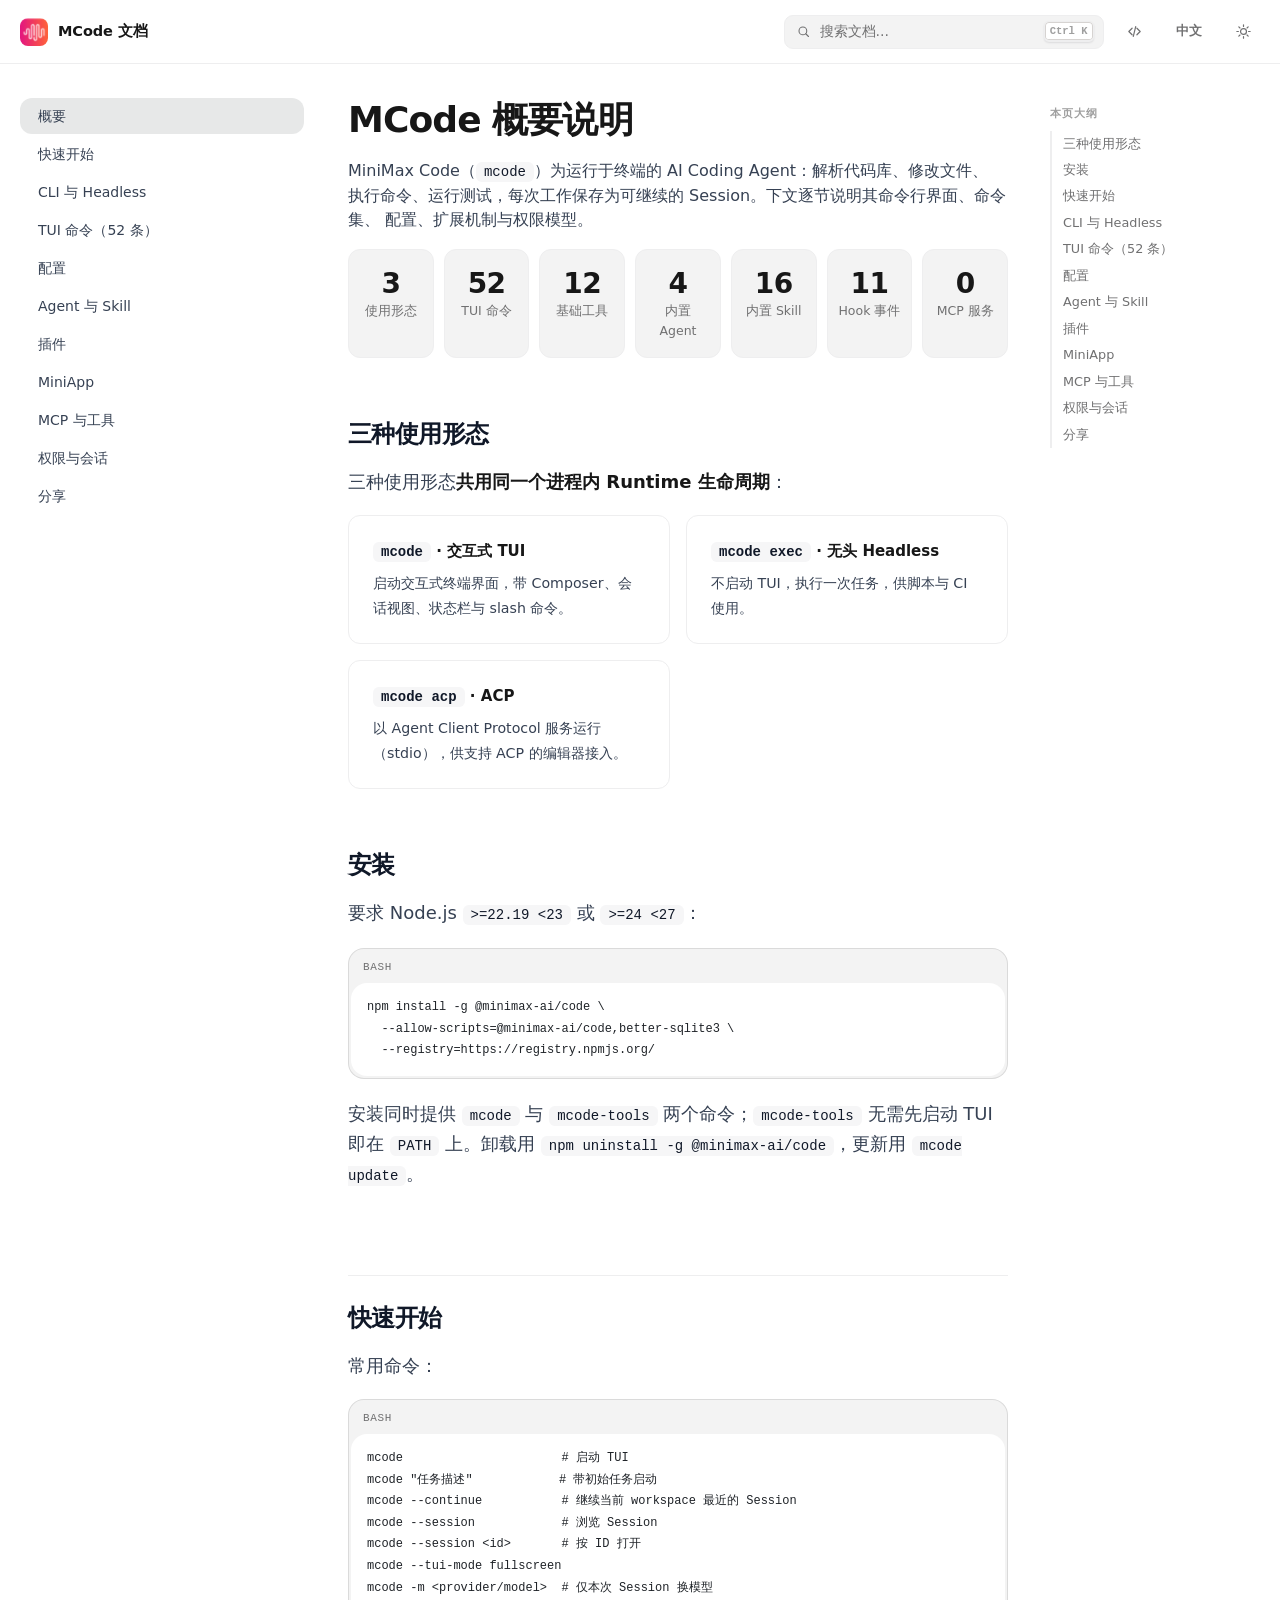
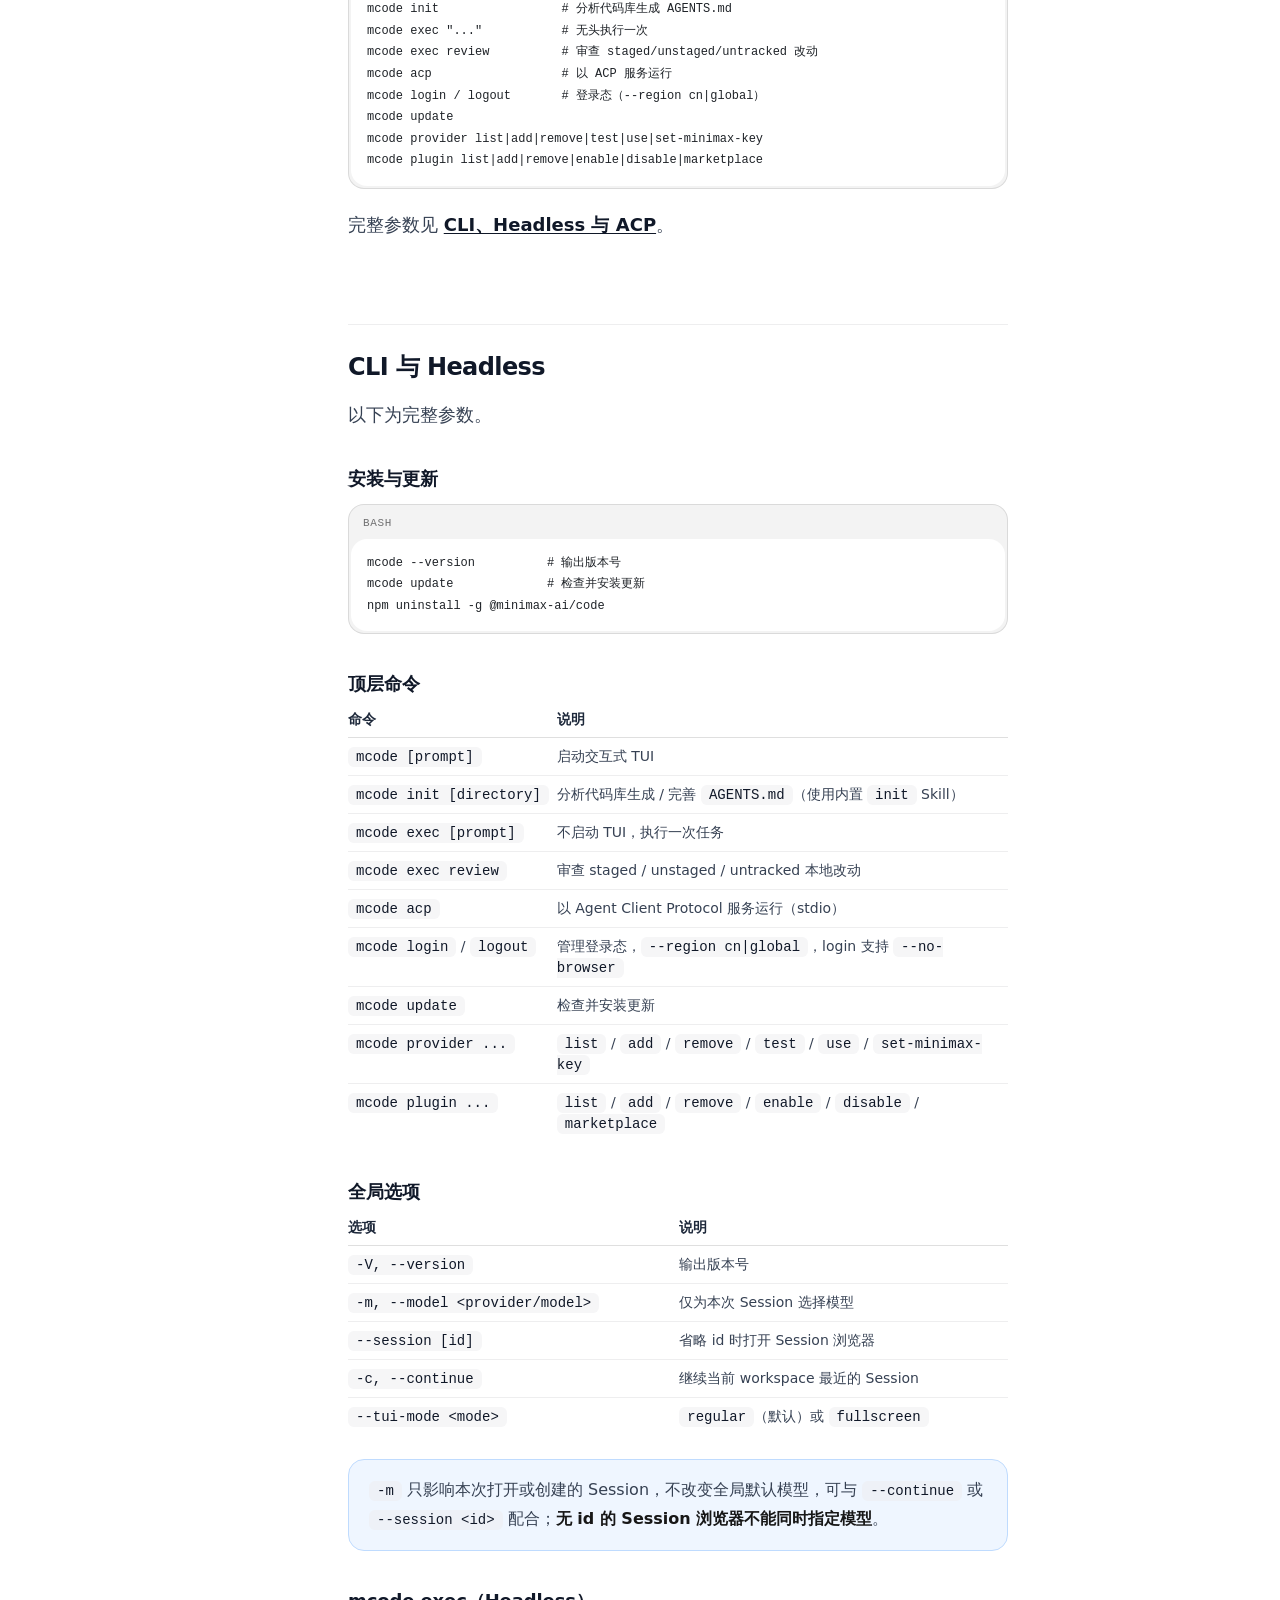
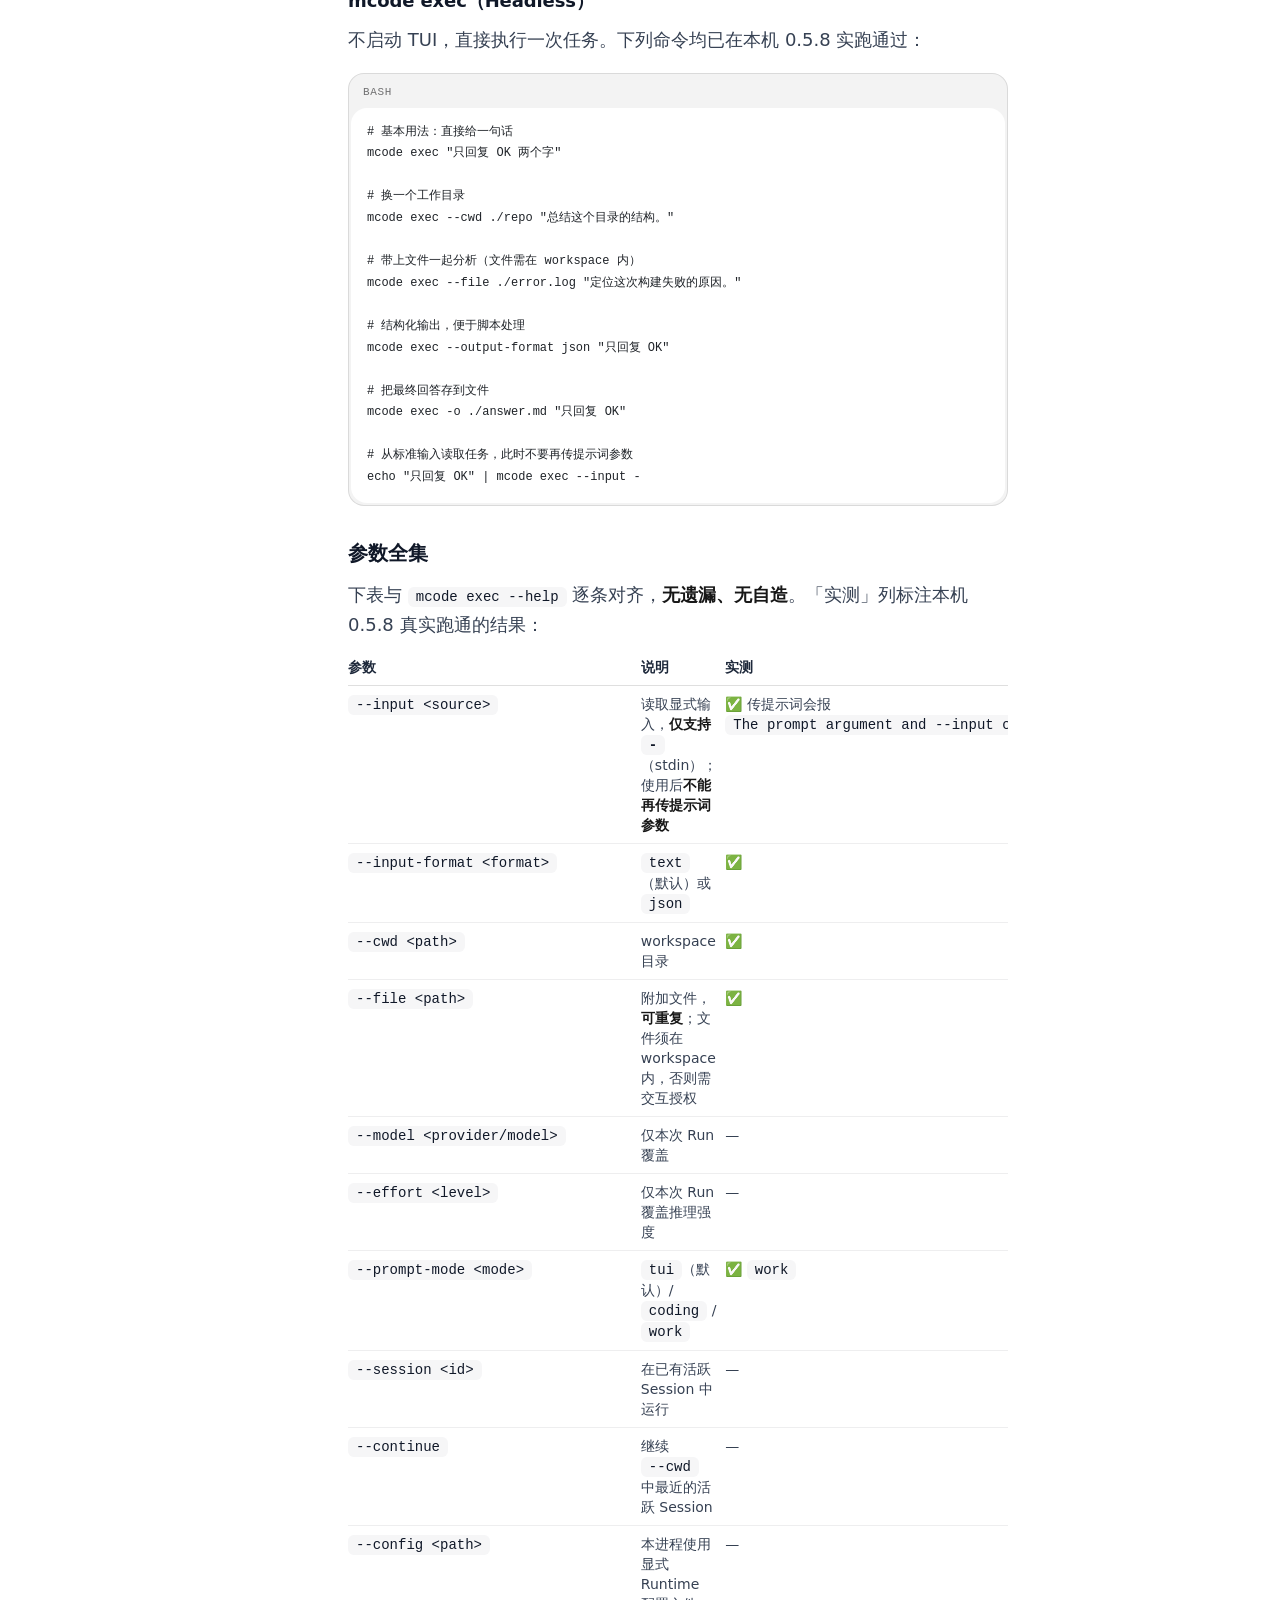
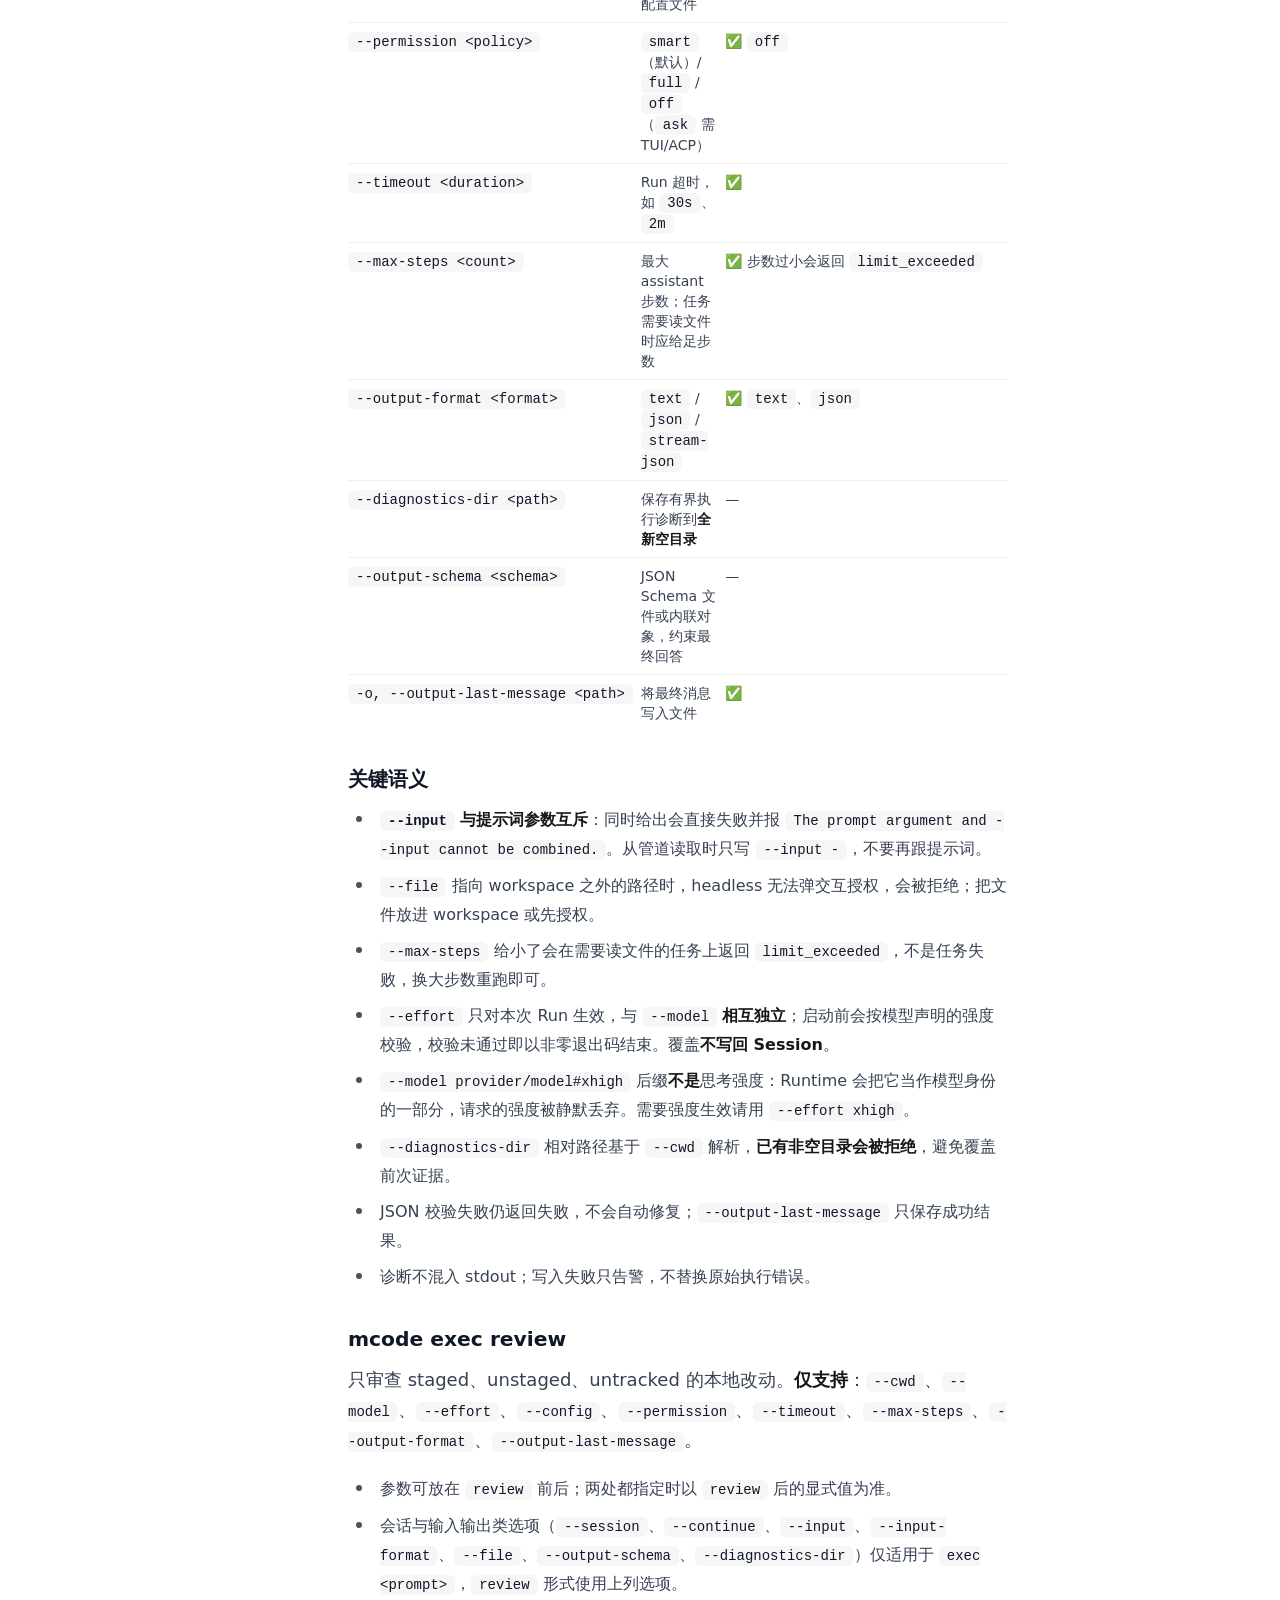
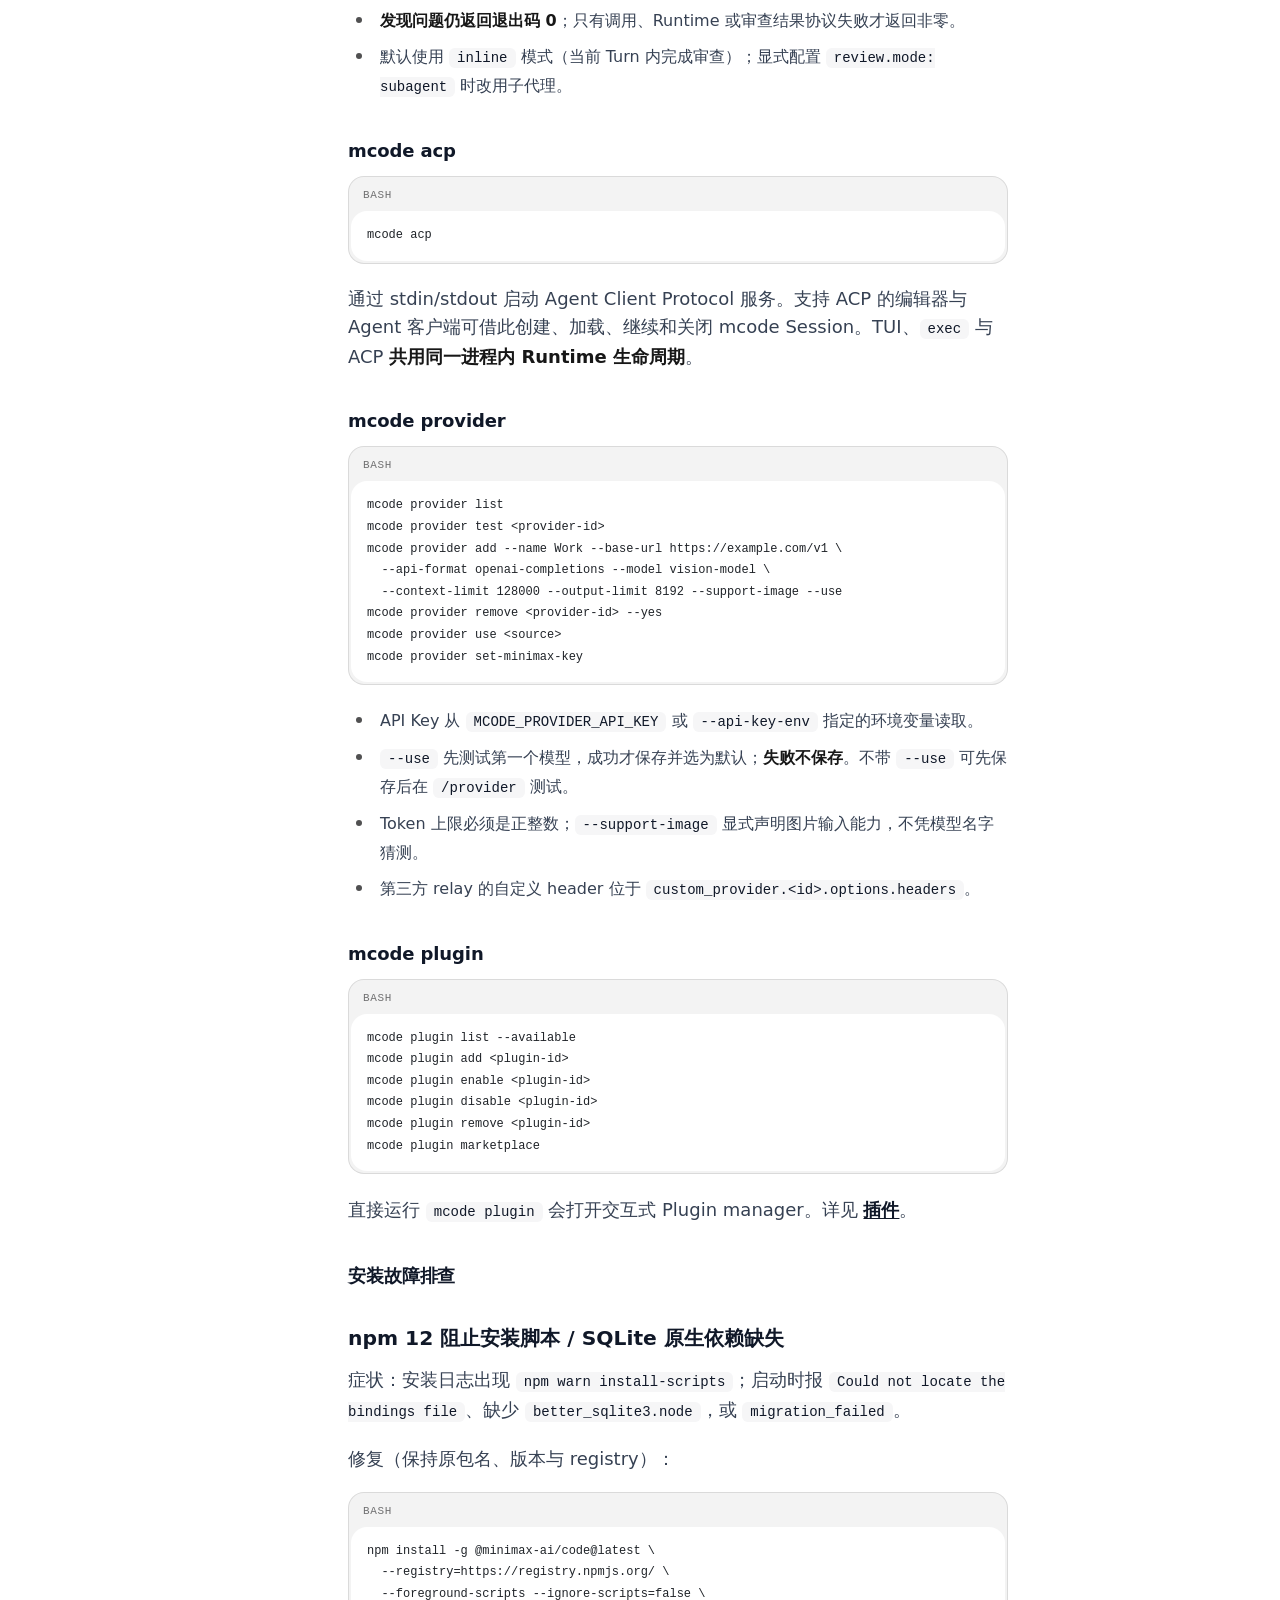
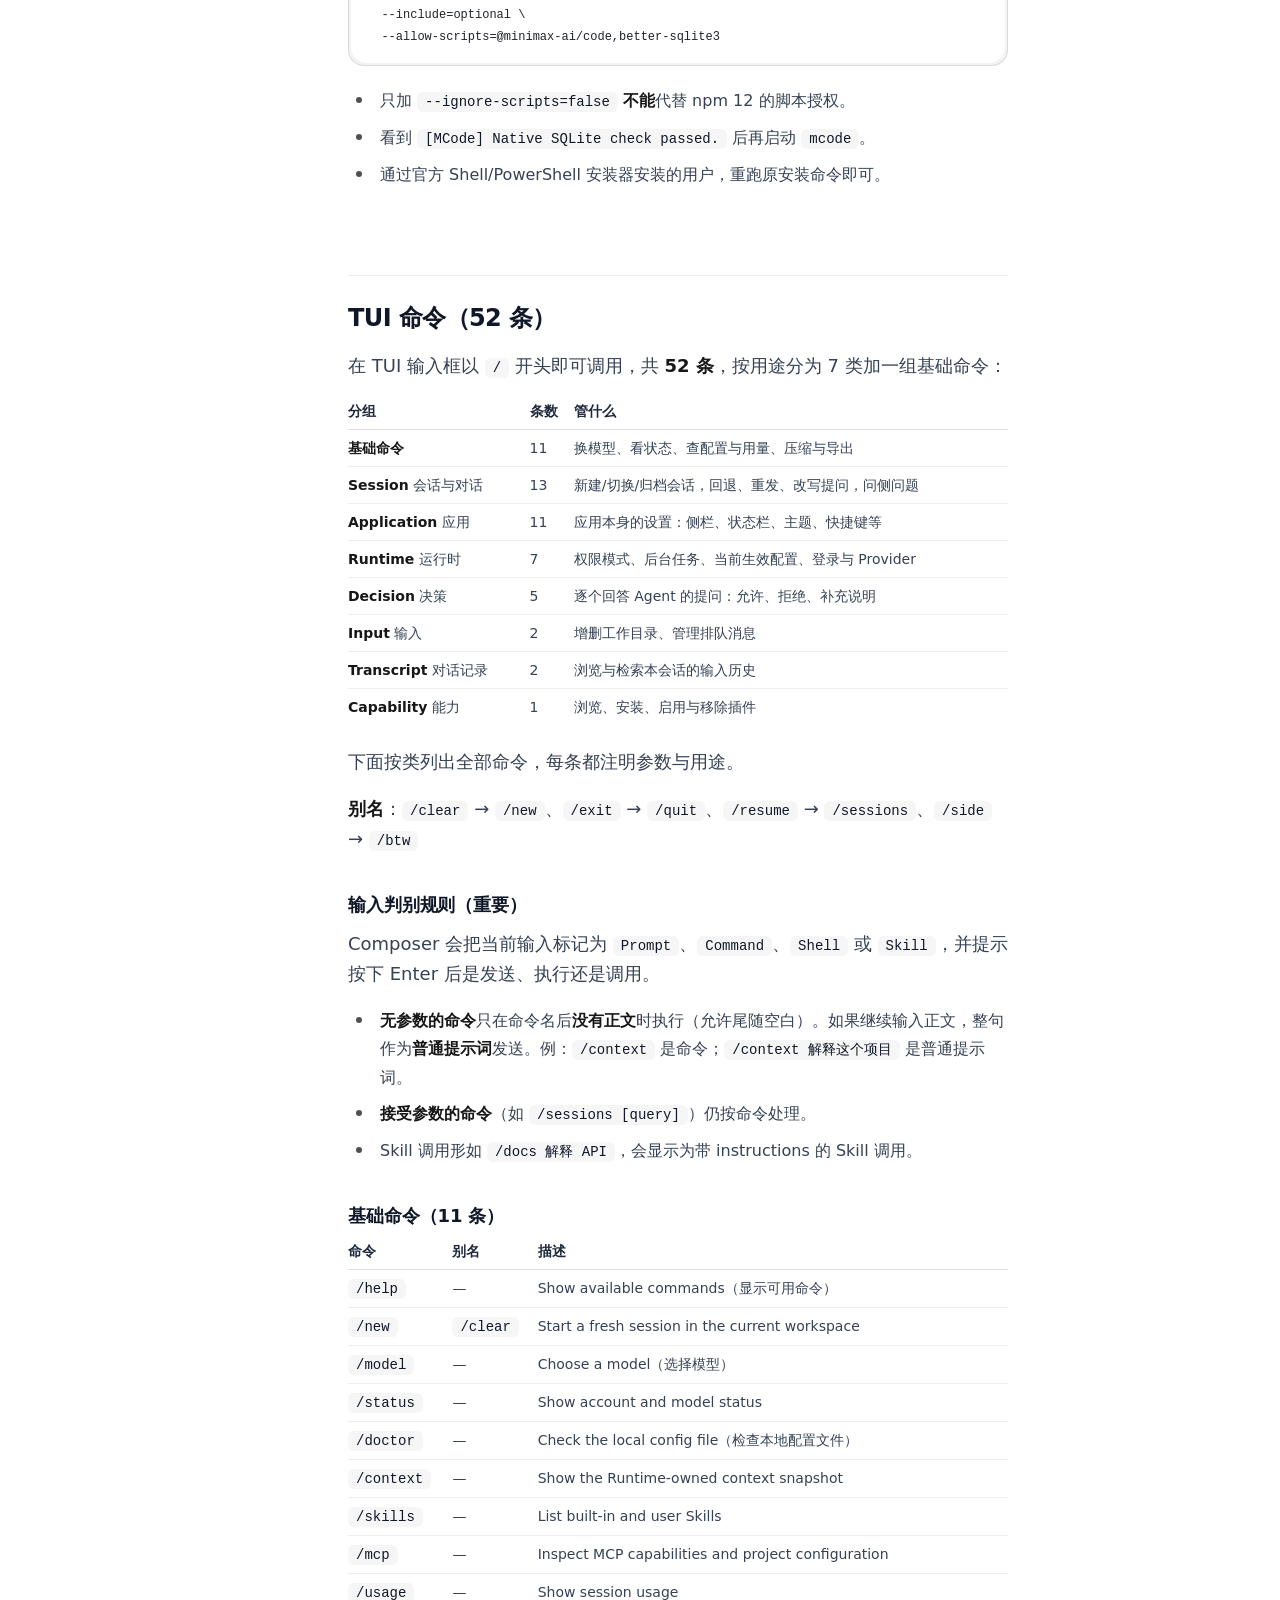
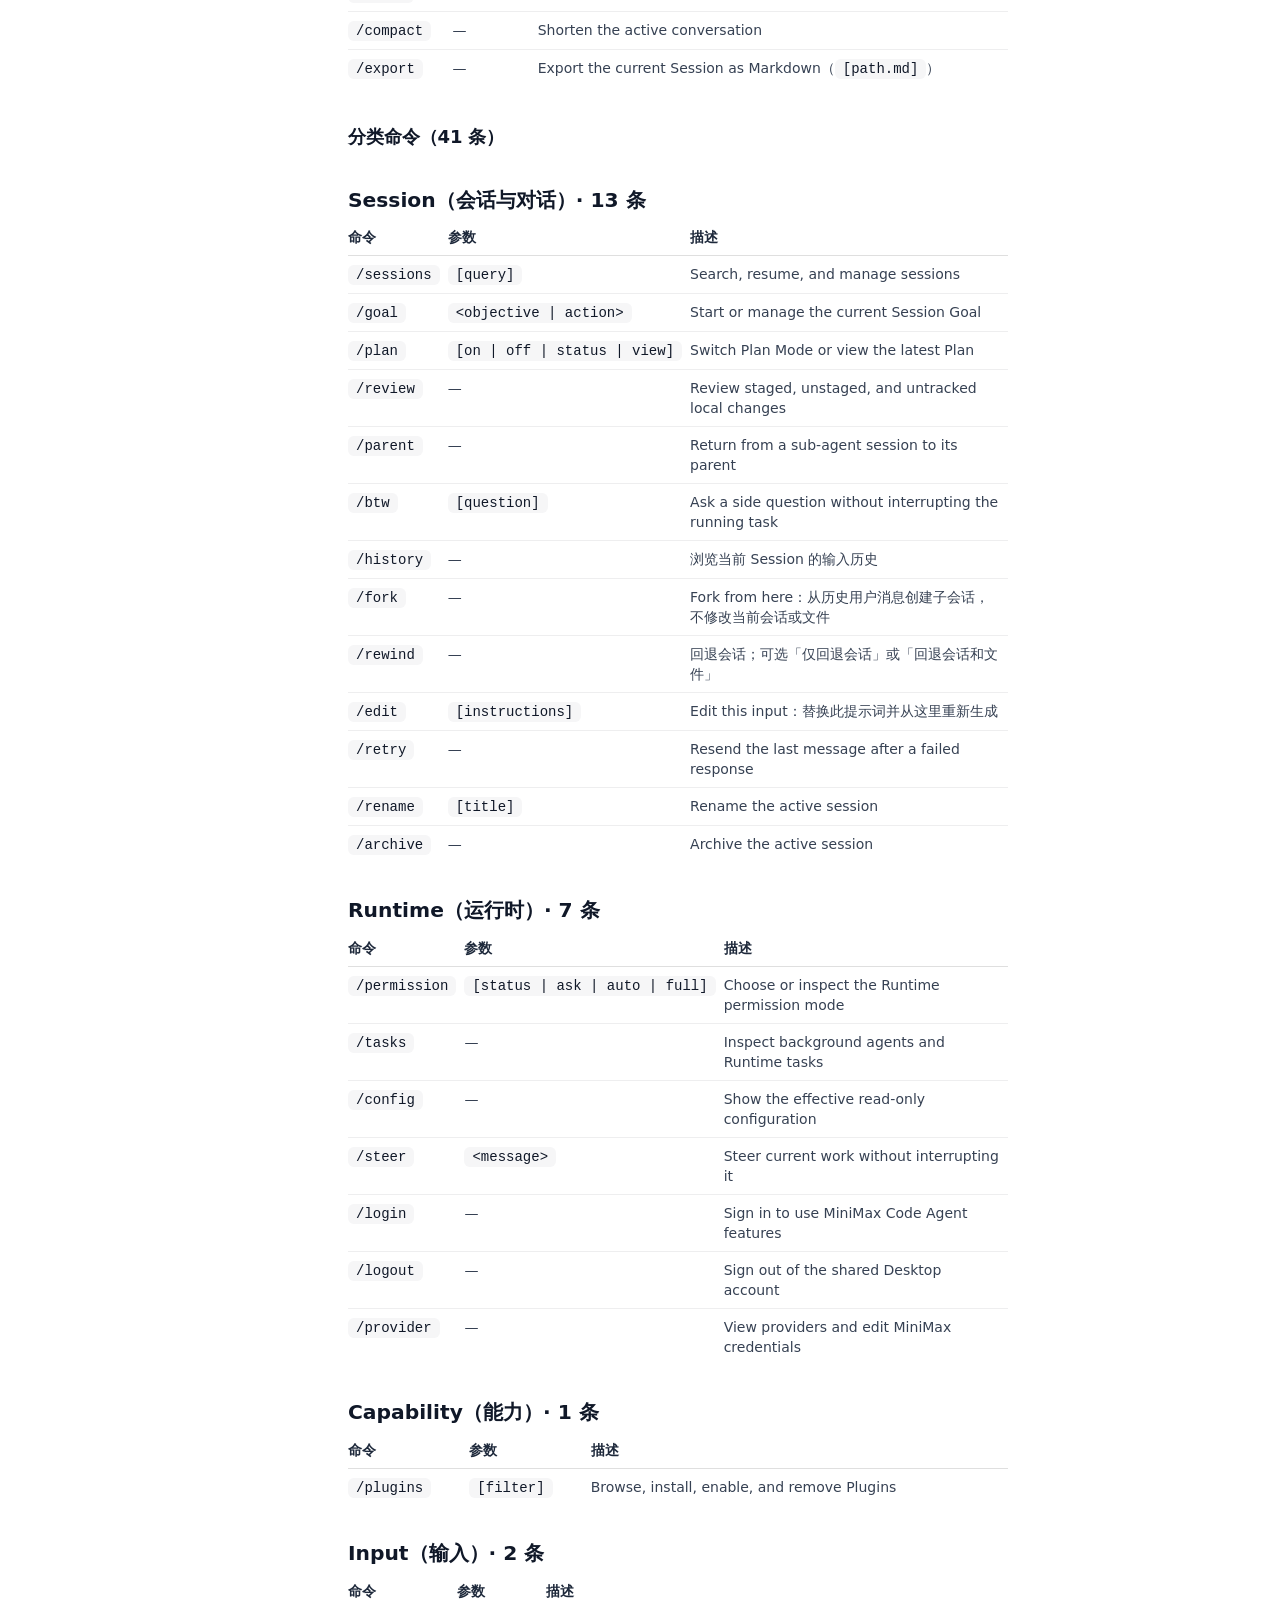
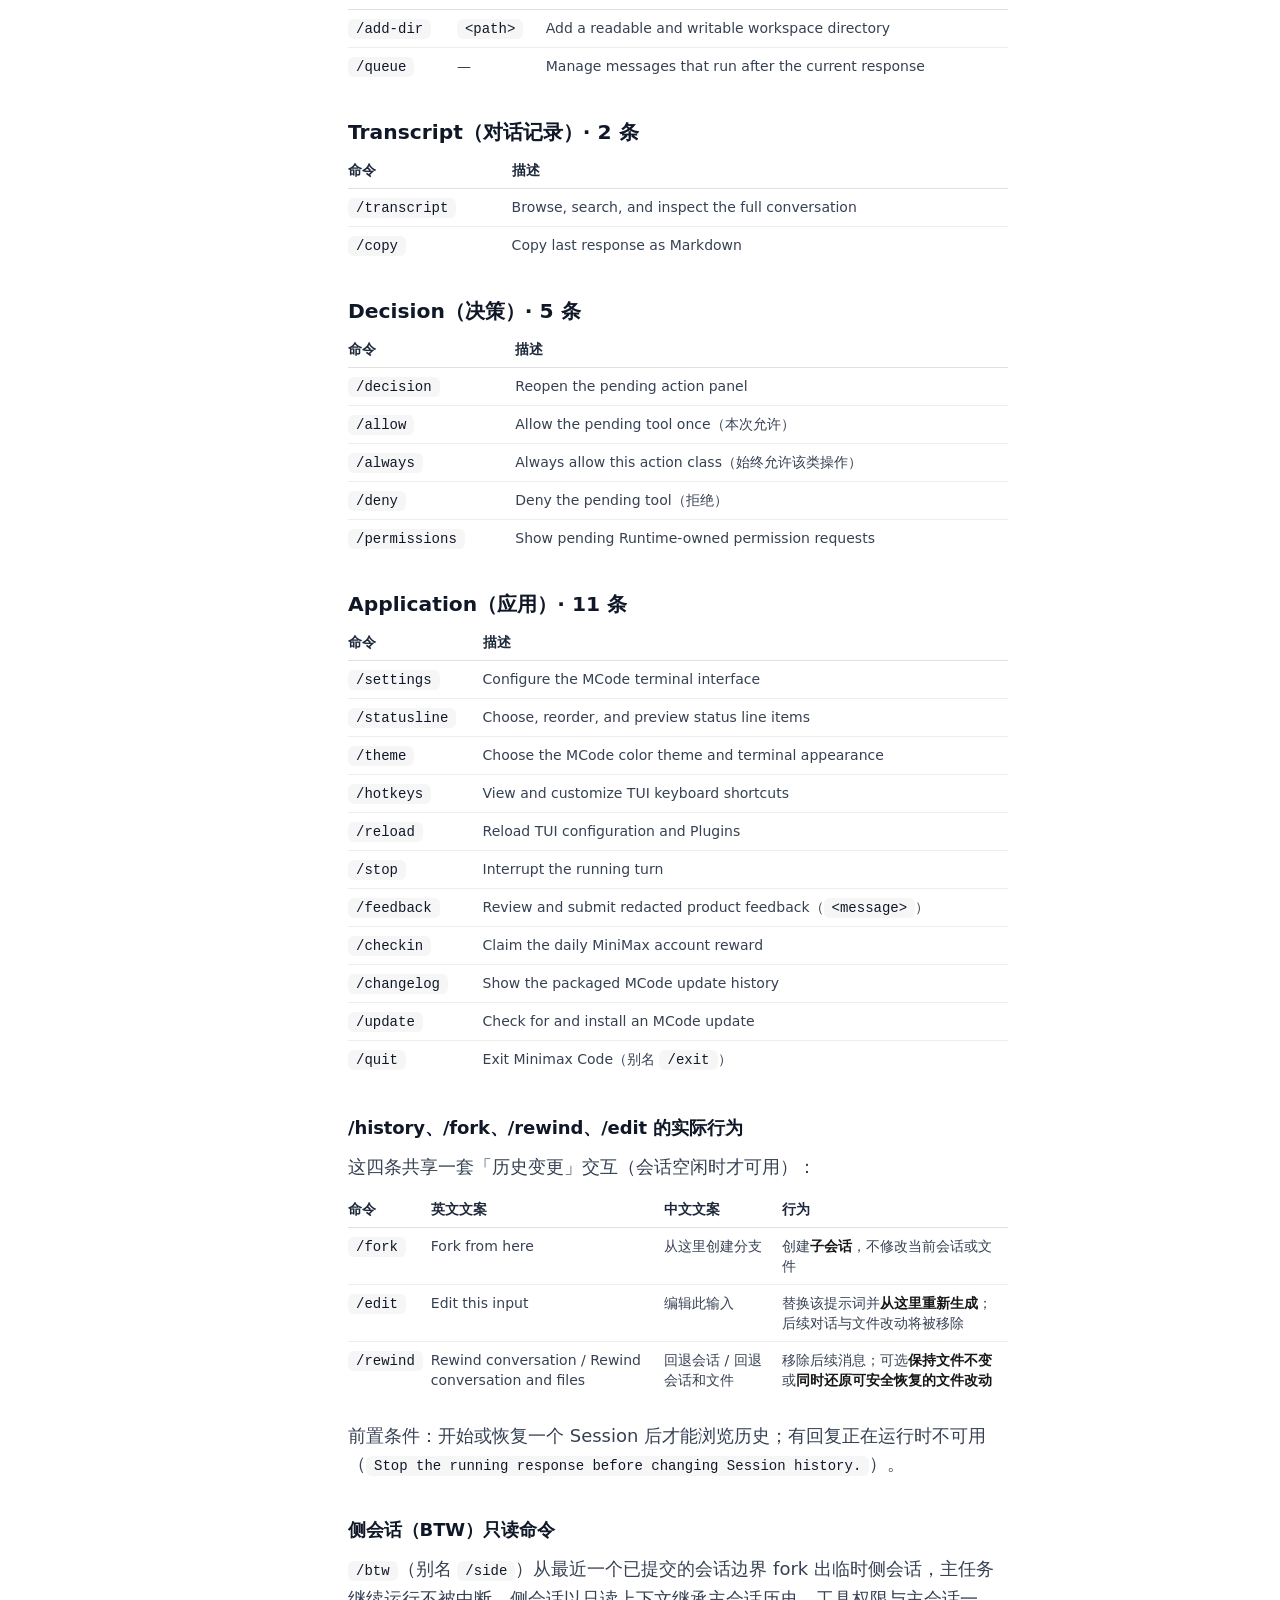
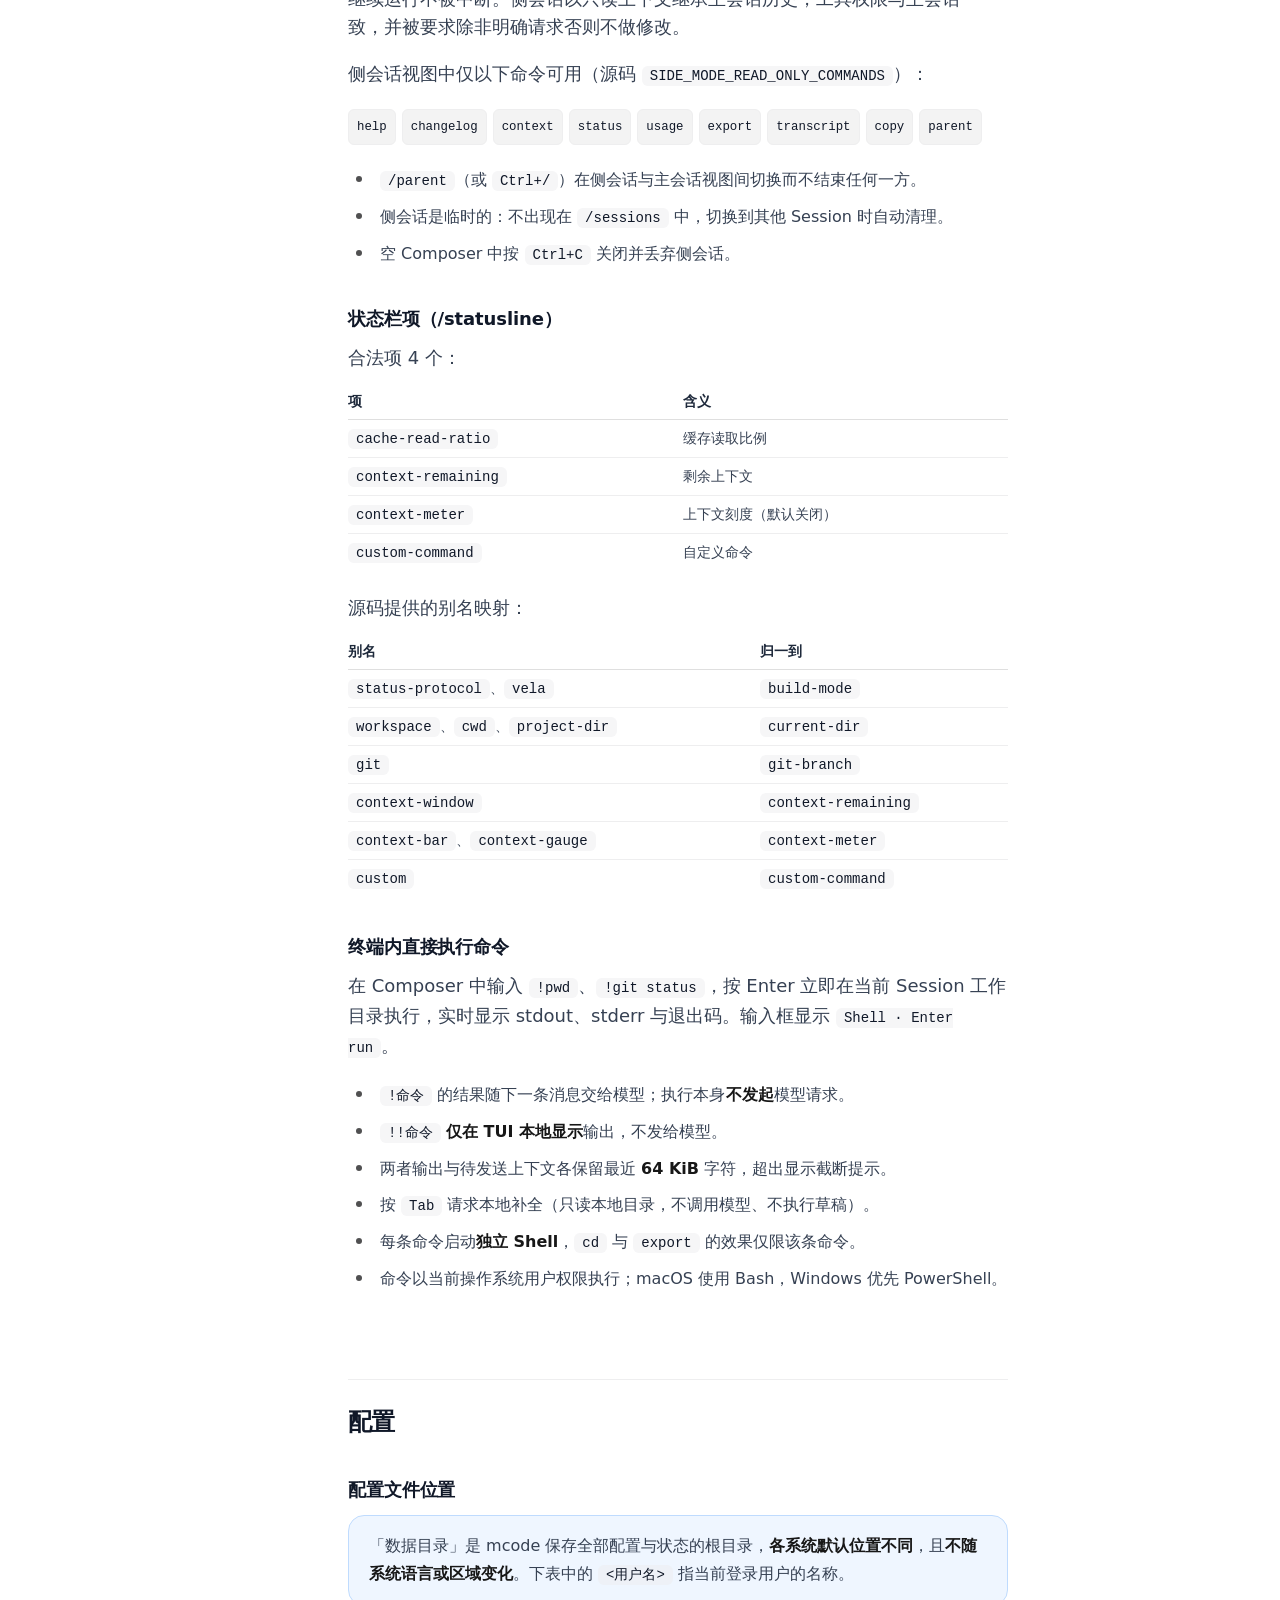
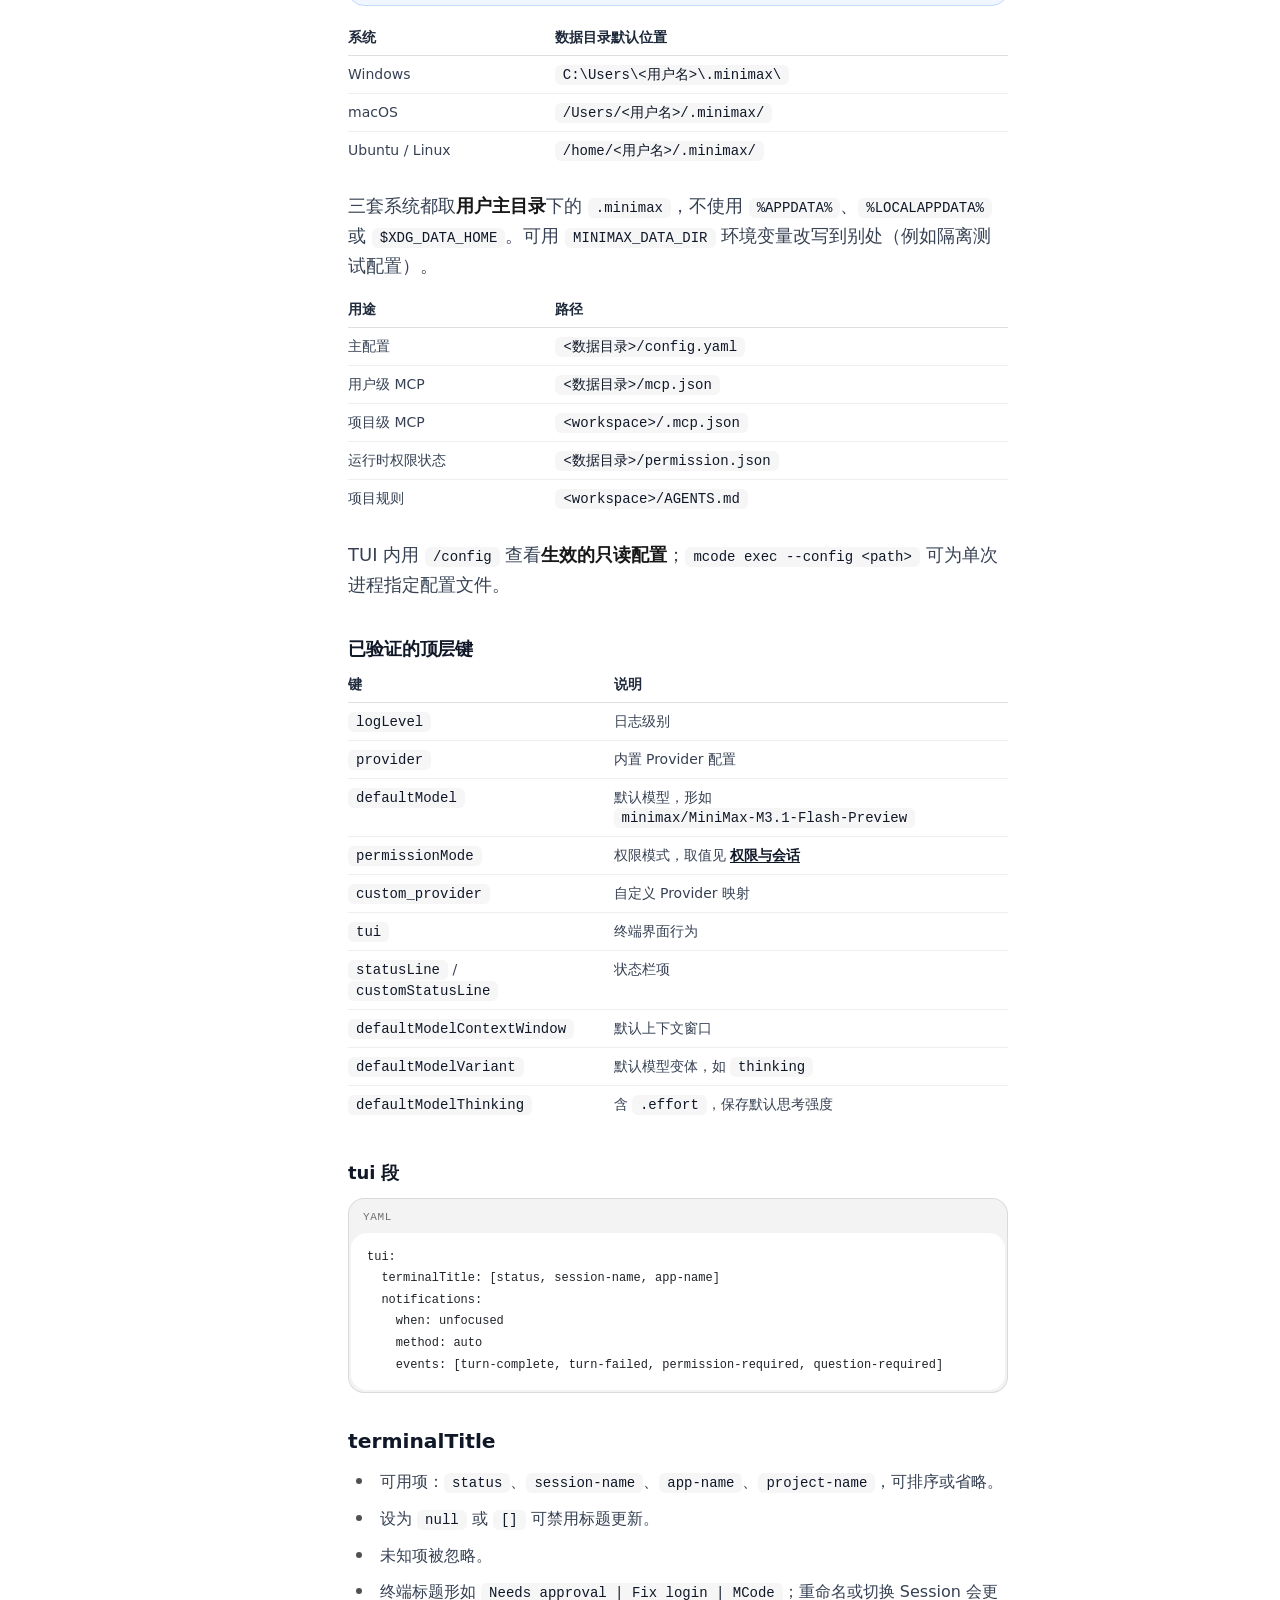
==== plugins/weekbin/mcode-docs/site/index.html @ 1c8082c3 "refactor(mcode-docs): 插件与 MiniApp 分章,停止把不同类别并列 原第 7 章「能力与插件」把 Skill / MCP 服务器 / Hook / MiniApp 四者并列为" ====
<!doctype html>
<html lang="zh-CN" data-theme="light">
<head>
<meta charset="utf-8">
<meta name="viewport" content="width=device-width, initial-scale=1">
<title>MCode · MiniMax Code 概要说明</title>
<meta name="description" content="MiniMax Code（mcode）概要说明与事实基线。逐节说明使用形态与安装、CLI 与无头执行全量参数、ACP 接入、52 条 TUI slash 命令全表、配置结构与开关、内置 Agent 与 Skill、插件与 MiniApp 编写契约、Hook 系统完整契约、MCP 与内置工具、权限模式与 Plan Mode、会话管理。本文不止罗列功能：每条主张均按 A（本机实跑）／B（厂商随包文件）／C（官方源码定义）／D（运行时真实配置）四级取证，可追溯至 VERIFICATION.md；经核实不存在的能力明确标注为不存在并给出替代路径，而非省略或推测。取证基线版本 0.5.8。随附中英双语纯静态 HTML 文档站，无构建步骤、无 MCP 服务，可离线阅读。">
<meta name="color-scheme" content="light dark">
<link rel="icon" type="image/png" href="assets/minimax.png">
<link rel="stylesheet" href="assets/style.css">
<script>
  // Pre-paint theme resolution (must run before first paint to avoid a flash).
  // Light is the default and is NOT overridden by the OS preference:
  // this site follows the MiniMax official-site convention of a light-first
  // reading experience. Dark mode is opt-in and persists once chosen.
  (function () {
    try {
      var saved = localStorage.getItem('mcode-docs-theme');
      var theme = saved === 'light' || saved === 'dark' ? saved : 'light';
      document.documentElement.setAttribute('data-theme', theme);
    } catch (e) {
      document.documentElement.setAttribute('data-theme', 'light');
    }
  })();
</script>
</head>
<body>

<a class="skip-link" href="#main">跳到主内容</a>

<header class="navbar" id="navbar">
  <div class="navbar-inner">
    <button type="button" class="icon-btn nav-toggle" id="navToggle" aria-expanded="false" aria-controls="sidebar" aria-label="打开侧边导航">
      <svg viewBox="0 0 24 24" width="18" height="18" aria-hidden="true" focusable="false"><path d="M3 6h18M3 12h18M3 18h18" fill="none" stroke="currentColor" stroke-width="1.8" stroke-linecap="round"/></svg>
    </button>

    <a class="brand" href="#intro">
      <img class="brand-mark" src="assets/minimax.png" width="28" height="28" alt="">
      <span class="brand-text">
        <span class="brand-name">MCode 文档</span>
      </span>
    </a>

    <button type="button" class="search-trigger" id="searchTrigger" aria-label="打开搜索（快捷键 Ctrl 或 Cmd + K）">
      <svg viewBox="0 0 24 24" width="15" height="15" aria-hidden="true" focusable="false"><circle cx="11" cy="11" r="6.2" fill="none" stroke="currentColor" stroke-width="1.7"/><path d="M15.6 15.6L20 20" stroke="currentColor" stroke-width="1.7" stroke-linecap="round"/></svg>
      <span class="search-trigger-label">搜索文档…</span>
      <kbd class="kbd">Ctrl K</kbd>
    </button>

    <a class="icon-btn" href="https://github.com/MiniMax-AI/minimax-code" target="_blank" rel="noreferrer noopener" aria-label="查看 mcode 官方仓库（GitHub，新窗口打开）" title="mcode 官方仓库 · GitHub">
      <svg viewBox="0 0 24 24" width="17" height="17" aria-hidden="true" focusable="false"><path d="M8.6 7.4 4 12l4.6 4.6M15.4 7.4 20 12l-4.6 4.6M13.7 5.1l-3.4 13.8" fill="none" stroke="currentColor" stroke-width="1.7" stroke-linecap="round" stroke-linejoin="round"/></svg>
    </a>

    <a class="icon-btn lang-btn" id="langSwitch" href="index.en.html" hreflang="en" aria-label="当前为中文,切换到 English" title="切换到 English">
      <span class="lang-label" aria-hidden="true">中文</span>
    </a>

    <button type="button" class="icon-btn" id="themeToggle" aria-label="切换深色 / 浅色主题" aria-pressed="false">
      <svg class="icon-sun" viewBox="0 0 24 24" width="17" height="17" aria-hidden="true" focusable="false"><circle cx="12" cy="12" r="4.2" fill="none" stroke="currentColor" stroke-width="1.7"/><path d="M12 2.6v2.2M12 19.2v2.2M2.6 12h2.2M19.2 12h2.2M5.4 5.4l1.6 1.6M17 17l1.6 1.6M18.6 5.4L17 7M7 17l-1.6 1.6" stroke="currentColor" stroke-width="1.7" stroke-linecap="round"/></svg>
      <svg class="icon-moon" viewBox="0 0 24 24" width="17" height="17" aria-hidden="true" focusable="false"><path d="M20 14.2A8.2 8.2 0 019.8 4 8.4 8.4 0 1020 14.2z" fill="none" stroke="currentColor" stroke-width="1.7" stroke-linejoin="round"/></svg>
    </button>
  </div>
</header>

<div class="scrim" id="scrim" hidden></div>

<div class="layout">
  <aside class="sidebar" id="sidebar" aria-label="文档导航">
    <nav class="sidenav">
      <ul class="sidenav-list">
        <li><a href="#intro">概要</a></li>
        <li><a href="#quickstart">快速开始</a></li>
        <li><a href="#cli">CLI 与 Headless</a></li>
        <li><a href="#commands">TUI 命令（52 条）</a></li>
        <li><a href="#config">配置</a></li>
        <li><a href="#agents-skills">Agent 与 Skill</a></li>
        <li><a href="#plugins-hooks">插件</a></li>
        <li><a href="#miniapp">MiniApp</a></li>
        <li><a href="#mcp-browser">MCP 与工具</a></li>
        <li><a href="#permissions">权限与会话</a></li>
        <li><a href="#sharing">分享</a></li>
      </ul>
    </nav>
  </aside>

  <main class="content" id="main">

    <!-- ══════════════════ 1. 概览 ══════════════════ -->
    <section class="doc-section" id="intro" aria-labelledby="h-intro">
      <h1 class="page-title" id="h-intro">MCode 概要说明</h1>
      <p class="lede">
        MiniMax Code（<code>mcode</code>）为运行于终端的 AI Coding Agent：解析代码库、修改文件、
        执行命令、运行测试，每次工作保存为可继续的 Session。下文逐节说明其命令行界面、命令集、
        配置、扩展机制与权限模型。
      </p>


      <div class="stat-row">
        <div class="stat"><span class="stat-num">3</span><span class="stat-label">使用形态</span></div>
        <div class="stat"><span class="stat-num">52</span><span class="stat-label">TUI 命令</span></div>
        <div class="stat"><span class="stat-num">12</span><span class="stat-label">基础工具</span></div>
        <div class="stat"><span class="stat-num">4</span><span class="stat-label">内置 Agent</span></div>
        <div class="stat"><span class="stat-num">16</span><span class="stat-label">内置 Skill</span></div>
        <div class="stat"><span class="stat-num">11</span><span class="stat-label">Hook 事件</span></div>
        <div class="stat"><span class="stat-num">0</span><span class="stat-label">MCP 服务</span></div>
      </div>

      <h2 class="h2" id="h-three-forms">三种使用形态</h2>
      <p>三种使用形态<strong>共用同一个进程内 Runtime 生命周期</strong>：</p>
      <div class="card-grid">
        <div class="card">
          <p class="card-title"><code>mcode</code> · 交互式 TUI</p>
          <p>启动交互式终端界面，带 Composer、会话视图、状态栏与 slash 命令。</p>
        </div>
        <div class="card">
          <p class="card-title"><code>mcode exec</code> · 无头 Headless</p>
          <p>不启动 TUI，执行一次任务，供脚本与 CI 使用。</p>
        </div>
        <div class="card">
          <p class="card-title"><code>mcode acp</code> · ACP</p>
          <p>以 Agent Client Protocol 服务运行（stdio），供支持 ACP 的编辑器接入。</p>
        </div>
      </div>

      <h2 class="h2" id="h-install">安装</h2>
      <p>要求 Node.js <code>&gt;=22.19 &lt;23</code> 或 <code>&gt;=24 &lt;27</code>：</p>

      <div class="code-block" data-lang="bash">
        <div class="code-head"><span class="code-lang">bash</span></div>
        <pre><code>npm install -g @minimax-ai/code \
  --allow-scripts=@minimax-ai/code,better-sqlite3 \
  --registry=https://registry.npmjs.org/</code></pre>
      </div>

      <p>安装同时提供 <code>mcode</code> 与 <code>mcode-tools</code> 两个命令；<code>mcode-tools</code> 无需先启动 TUI 即在 <code>PATH</code> 上。卸载用 <code>npm uninstall -g @minimax-ai/code</code>，更新用 <code>mcode update</code>。</p>

    </section>

    <!-- ══════════════════ 2. 快速开始 ══════════════════ -->
    <section class="doc-section" id="quickstart" aria-labelledby="h-quickstart">
      <h2 class="h2" id="h-quickstart">快速开始</h2>

      <p>常用命令：</p>
      <div class="code-block" data-lang="bash">
        <div class="code-head"><span class="code-lang">bash</span></div>
        <pre><code>mcode                      # 启动 TUI
mcode "任务描述"            # 带初始任务启动
mcode --continue           # 继续当前 workspace 最近的 Session
mcode --session            # 浏览 Session
mcode --session &lt;id&gt;       # 按 ID 打开
mcode --tui-mode fullscreen
mcode -m &lt;provider/model&gt;  # 仅本次 Session 换模型
mcode init                 # 分析代码库生成 AGENTS.md
mcode exec "..."           # 无头执行一次
mcode exec review          # 审查 staged/unstaged/untracked 改动
mcode acp                  # 以 ACP 服务运行
mcode login / logout       # 登录态（--region cn|global）
mcode update
mcode provider list|add|remove|test|use|set-minimax-key
mcode plugin list|add|remove|enable|disable|marketplace</code></pre>
      </div>

      <p>完整参数见 <a href="#cli">CLI、Headless 与 ACP</a>。</p>
    </section>

    <!-- ══════════════════ 3. CLI 与 Headless ══════════════════ -->
    <section class="doc-section" id="cli" aria-labelledby="h-cli">
      <h2 class="h2" id="h-cli">CLI 与 Headless</h2>
      <p>以下为完整参数。</p>

      <h3 class="h3" id="h-cli-install">安装与更新</h3>
      <div class="code-block" data-lang="bash">
        <div class="code-head"><span class="code-lang">bash</span></div>
        <pre><code>mcode --version          # 输出版本号
mcode update             # 检查并安装更新
npm uninstall -g @minimax-ai/code</code></pre>
      </div>

      <h3 class="h3" id="h-top-commands">顶层命令</h3>
      <div class="table-wrap">
        <table>
          <thead><tr><th>命令</th><th>说明</th></tr></thead>
          <tbody>
            <tr><td><code>mcode [prompt]</code></td><td>启动交互式 TUI</td></tr>
            <tr><td><code>mcode init [directory]</code></td><td>分析代码库生成 / 完善 <code>AGENTS.md</code>（使用内置 <code>init</code> Skill）</td></tr>
            <tr><td><code>mcode exec [prompt]</code></td><td>不启动 TUI，执行一次任务</td></tr>
            <tr><td><code>mcode exec review</code></td><td>审查 staged / unstaged / untracked 本地改动</td></tr>
            <tr><td><code>mcode acp</code></td><td>以 Agent Client Protocol 服务运行（stdio）</td></tr>
            <tr><td><code>mcode login</code> / <code>logout</code></td><td>管理登录态，<code>--region cn|global</code>，login 支持 <code>--no-browser</code></td></tr>
            <tr><td><code>mcode update</code></td><td>检查并安装更新</td></tr>
            <tr><td><code>mcode provider ...</code></td><td><code>list</code> / <code>add</code> / <code>remove</code> / <code>test</code> / <code>use</code> / <code>set-minimax-key</code></td></tr>
            <tr><td><code>mcode plugin ...</code></td><td><code>list</code> / <code>add</code> / <code>remove</code> / <code>enable</code> / <code>disable</code> / <code>marketplace</code></td></tr>
          </tbody>
        </table>
      </div>

      <h3 class="h3" id="h-global-options">全局选项</h3>
      <div class="table-wrap">
        <table>
          <thead><tr><th>选项</th><th>说明</th></tr></thead>
          <tbody>
            <tr><td><code>-V, --version</code></td><td>输出版本号</td></tr>
            <tr><td><code>-m, --model &lt;provider/model&gt;</code></td><td>仅为本次 Session 选择模型</td></tr>
            <tr><td><code>--session [id]</code></td><td>省略 id 时打开 Session 浏览器</td></tr>
            <tr><td><code>-c, --continue</code></td><td>继续当前 workspace 最近的 Session</td></tr>
            <tr><td><code>--tui-mode &lt;mode&gt;</code></td><td><code>regular</code>（默认）或 <code>fullscreen</code></td></tr>
          </tbody>
        </table>
      </div>
      <div class="callout callout-note">
        <p><code>-m</code> 只影响本次打开或创建的 Session，不改变全局默认模型，可与 <code>--continue</code> 或 <code>--session &lt;id&gt;</code> 配合；<strong>无 id 的 Session 浏览器不能同时指定模型</strong>。</p>
      </div>

      <h3 class="h3" id="h-exec">mcode exec（Headless）</h3>
      <p>不启动 TUI，直接执行一次任务。下列命令均已在本机 0.5.8 实跑通过：</p>
      <div class="code-block" data-lang="bash">
        <div class="code-head"><span class="code-lang">bash</span></div>
        <pre><code># 基本用法：直接给一句话
mcode exec "只回复 OK 两个字"

# 换一个工作目录
mcode exec --cwd ./repo "总结这个目录的结构。"

# 带上文件一起分析（文件需在 workspace 内）
mcode exec --file ./error.log "定位这次构建失败的原因。"

# 结构化输出，便于脚本处理
mcode exec --output-format json "只回复 OK"

# 把最终回答存到文件
mcode exec -o ./answer.md "只回复 OK"

# 从标准输入读取任务，此时不要再传提示词参数
echo "只回复 OK" | mcode exec --input -</code></pre>
      </div>

      <h4 class="h4" id="h-exec-flags">参数全集</h4>
      <p>下表与 <code>mcode exec --help</code> 逐条对齐，<strong>无遗漏、无自造</strong>。「实测」列标注本机 0.5.8 真实跑通的结果：</p>
      <div class="table-wrap">
        <table>
          <thead><tr><th>参数</th><th>说明</th><th>实测</th></tr></thead>
          <tbody>
            <tr><td><code>--input &lt;source&gt;</code></td><td>读取显式输入，<strong>仅支持 <code>-</code></strong>（stdin）；使用后<strong>不能再传提示词参数</strong></td><td>✅ 传提示词会报 <code>The prompt argument and --input cannot be combined.</code></td></tr>
            <tr><td><code>--input-format &lt;format&gt;</code></td><td><code>text</code>（默认）或 <code>json</code></td><td>✅</td></tr>
            <tr><td><code>--cwd &lt;path&gt;</code></td><td>workspace 目录</td><td>✅</td></tr>
            <tr><td><code>--file &lt;path&gt;</code></td><td>附加文件，<strong>可重复</strong>；文件须在 workspace 内，否则需交互授权</td><td>✅</td></tr>
            <tr><td><code>--model &lt;provider/model&gt;</code></td><td>仅本次 Run 覆盖</td><td>—</td></tr>
            <tr><td><code>--effort &lt;level&gt;</code></td><td>仅本次 Run 覆盖推理强度</td><td>—</td></tr>
            <tr><td><code>--prompt-mode &lt;mode&gt;</code></td><td><code>tui</code>（默认）/ <code>coding</code> / <code>work</code></td><td>✅ <code>work</code></td></tr>
            <tr><td><code>--session &lt;id&gt;</code></td><td>在已有活跃 Session 中运行</td><td>—</td></tr>
            <tr><td><code>--continue</code></td><td>继续 <code>--cwd</code> 中最近的活跃 Session</td><td>—</td></tr>
            <tr><td><code>--config &lt;path&gt;</code></td><td>本进程使用显式 Runtime 配置文件</td><td>—</td></tr>
            <tr><td><code>--permission &lt;policy&gt;</code></td><td><code>smart</code>（默认）/ <code>full</code> / <code>off</code>（<code>ask</code> 需 TUI/ACP）</td><td>✅ <code>off</code></td></tr>
            <tr><td><code>--timeout &lt;duration&gt;</code></td><td>Run 超时，如 <code>30s</code>、<code>2m</code></td><td>✅</td></tr>
            <tr><td><code>--max-steps &lt;count&gt;</code></td><td>最大 assistant 步数；任务需要读文件时应给足步数</td><td>✅ 步数过小会返回 <code>limit_exceeded</code></td></tr>
            <tr><td><code>--output-format &lt;format&gt;</code></td><td><code>text</code> / <code>json</code> / <code>stream-json</code></td><td>✅ <code>text</code>、<code>json</code></td></tr>
            <tr><td><code>--diagnostics-dir &lt;path&gt;</code></td><td>保存有界执行诊断到<strong>全新空目录</strong></td><td>—</td></tr>
            <tr><td><code>--output-schema &lt;schema&gt;</code></td><td>JSON Schema 文件或内联对象，约束最终回答</td><td>—</td></tr>
            <tr><td><code>-o, --output-last-message &lt;path&gt;</code></td><td>将最终消息写入文件</td><td>✅</td></tr>
          </tbody>
        </table>
      </div>

      <h4 class="h4" id="h-exec-semantics">关键语义</h4>
      <ul>
        <li><strong><code>--input</code> 与提示词参数互斥</strong>：同时给出会直接失败并报 <code>The prompt argument and --input cannot be combined.</code>。从管道读取时只写 <code>--input -</code>，不要再跟提示词。</li>
        <li><code>--file</code> 指向 workspace 之外的路径时，headless 无法弹交互授权，会被拒绝；把文件放进 workspace 或先授权。</li>
        <li><code>--max-steps</code> 给小了会在需要读文件的任务上返回 <code>limit_exceeded</code>，不是任务失败，换大步数重跑即可。</li>
        <li><code>--effort</code> 只对本次 Run 生效，与 <code>--model</code> <strong>相互独立</strong>；启动前会按模型声明的强度校验，校验未通过即以非零退出码结束。覆盖<strong>不写回 Session</strong>。</li>
        <li><code>--model provider/model#xhigh</code> 后缀<strong>不是</strong>思考强度：Runtime 会把它当作模型身份的一部分，请求的强度被静默丢弃。需要强度生效请用 <code>--effort xhigh</code>。</li>
        <li><code>--diagnostics-dir</code> 相对路径基于 <code>--cwd</code> 解析，<strong>已有非空目录会被拒绝</strong>，避免覆盖前次证据。</li>
        <li>JSON 校验失败仍返回失败，不会自动修复；<code>--output-last-message</code> 只保存成功结果。</li>
        <li>诊断不混入 stdout；写入失败只告警，不替换原始执行错误。</li>
      </ul>

      <h4 class="h4" id="h-exec-review">mcode exec review</h4>
      <p>只审查 staged、unstaged、untracked 的本地改动。<strong>仅支持</strong>：<code>--cwd</code>、<code>--model</code>、<code>--effort</code>、<code>--config</code>、<code>--permission</code>、<code>--timeout</code>、<code>--max-steps</code>、<code>--output-format</code>、<code>--output-last-message</code>。</p>
      <ul>
        <li>参数可放在 <code>review</code> 前后；两处都指定时以 <code>review</code> 后的显式值为准。</li>
        <li>会话与输入输出类选项（<code>--session</code>、<code>--continue</code>、<code>--input</code>、<code>--input-format</code>、<code>--file</code>、<code>--output-schema</code>、<code>--diagnostics-dir</code>）仅适用于 <code>exec &lt;prompt&gt;</code>，<code>review</code> 形式使用上列选项。</li>
        <li><strong>发现问题仍返回退出码 0</strong>；只有调用、Runtime 或审查结果协议失败才返回非零。</li>
        <li>默认使用 <code>inline</code> 模式（当前 Turn 内完成审查）；显式配置 <code>review.mode: subagent</code> 时改用子代理。</li>
      </ul>

      <h3 class="h3" id="h-acp">mcode acp</h3>
      <div class="code-block" data-lang="bash">
        <div class="code-head"><span class="code-lang">bash</span></div>
        <pre><code>mcode acp</code></pre>
      </div>
      <p>通过 stdin/stdout 启动 Agent Client Protocol 服务。支持 ACP 的编辑器与 Agent 客户端可借此创建、加载、继续和关闭 mcode Session。TUI、<code>exec</code> 与 ACP <strong>共用同一进程内 Runtime 生命周期</strong>。</p>

      <h3 class="h3" id="h-provider">mcode provider</h3>
      <div class="code-block" data-lang="bash">
        <div class="code-head"><span class="code-lang">bash</span></div>
        <pre><code>mcode provider list
mcode provider test &lt;provider-id&gt;
mcode provider add --name Work --base-url https://example.com/v1 \
  --api-format openai-completions --model vision-model \
  --context-limit 128000 --output-limit 8192 --support-image --use
mcode provider remove &lt;provider-id&gt; --yes
mcode provider use &lt;source&gt;
mcode provider set-minimax-key</code></pre>
      </div>
      <ul>
        <li>API Key 从 <code>MCODE_PROVIDER_API_KEY</code> 或 <code>--api-key-env</code> 指定的环境变量读取。</li>
        <li><code>--use</code> 先测试第一个模型，成功才保存并选为默认；<strong>失败不保存</strong>。不带 <code>--use</code> 可先保存后在 <code>/provider</code> 测试。</li>
        <li>Token 上限必须是正整数；<code>--support-image</code> 显式声明图片输入能力，不凭模型名字猜测。</li>
        <li>第三方 relay 的自定义 header 位于 <code>custom_provider.&lt;id&gt;.options.headers</code>。</li>
      </ul>

      <h3 class="h3" id="h-plugin-cli">mcode plugin</h3>
      <div class="code-block" data-lang="bash">
        <div class="code-head"><span class="code-lang">bash</span></div>
        <pre><code>mcode plugin list --available
mcode plugin add &lt;plugin-id&gt;
mcode plugin enable &lt;plugin-id&gt;
mcode plugin disable &lt;plugin-id&gt;
mcode plugin remove &lt;plugin-id&gt;
mcode plugin marketplace</code></pre>
      </div>
      <p>直接运行 <code>mcode plugin</code> 会打开交互式 Plugin manager。详见 <a href="#plugins-hooks">插件</a>。</p>

      <h3 class="h3" id="h-troubleshooting">安装故障排查</h3>
      <h4 class="h4" id="h-trouble-sqlite">npm 12 阻止安装脚本 / SQLite 原生依赖缺失</h4>
      <p>症状：安装日志出现 <code>npm warn install-scripts</code>；启动时报 <code>Could not locate the bindings file</code>、缺少 <code>better_sqlite3.node</code>，或 <code>migration_failed</code>。</p>
      <p>修复（保持原包名、版本与 registry）：</p>
      <div class="code-block" data-lang="bash">
        <div class="code-head"><span class="code-lang">bash</span></div>
        <pre><code>npm install -g @minimax-ai/code@latest \
  --registry=https://registry.npmjs.org/ \
  --foreground-scripts --ignore-scripts=false \
  --include=optional \
  --allow-scripts=@minimax-ai/code,better-sqlite3</code></pre>
      </div>
      <ul>
        <li>只加 <code>--ignore-scripts=false</code> <strong>不能</strong>代替 npm 12 的脚本授权。</li>
        <li>看到 <code>[MCode] Native SQLite check passed.</code> 后再启动 <code>mcode</code>。</li>
        <li>通过官方 Shell/PowerShell 安装器安装的用户，重跑原安装命令即可。</li>
      </ul>
    </section>

    <!-- ══════════════════ 4. TUI 命令 ══════════════════ -->
    <section class="doc-section" id="commands" aria-labelledby="h-commands">
      <h2 class="h2" id="h-commands">TUI 命令（52 条）</h2>
      <p>在 TUI 输入框以 <code>/</code> 开头即可调用，共 <strong>52 条</strong>，按用途分为 7 类加一组基础命令：</p>
      <div class="table-wrap">
        <table>
          <thead><tr><th>分组</th><th>条数</th><th>管什么</th></tr></thead>
          <tbody>
            <tr><td><strong>基础命令</strong></td><td>11</td><td>换模型、看状态、查配置与用量、压缩与导出</td></tr>
            <tr><td><strong>Session</strong> 会话与对话</td><td>13</td><td>新建/切换/归档会话，回退、重发、改写提问，问侧问题</td></tr>
            <tr><td><strong>Application</strong> 应用</td><td>11</td><td>应用本身的设置：侧栏、状态栏、主题、快捷键等</td></tr>
            <tr><td><strong>Runtime</strong> 运行时</td><td>7</td><td>权限模式、后台任务、当前生效配置、登录与 Provider</td></tr>
            <tr><td><strong>Decision</strong> 决策</td><td>5</td><td>逐个回答 Agent 的提问：允许、拒绝、补充说明</td></tr>
            <tr><td><strong>Input</strong> 输入</td><td>2</td><td>增删工作目录、管理排队消息</td></tr>
            <tr><td><strong>Transcript</strong> 对话记录</td><td>2</td><td>浏览与检索本会话的输入历史</td></tr>
            <tr><td><strong>Capability</strong> 能力</td><td>1</td><td>浏览、安装、启用与移除插件</td></tr>
          </tbody>
        </table>
      </div>
      <p>下面按类列出全部命令，每条都注明参数与用途。</p>

      <p><strong>别名</strong>：<code>/clear</code> → <code>/new</code>、<code>/exit</code> → <code>/quit</code>、<code>/resume</code> → <code>/sessions</code>、<code>/side</code> → <code>/btw</code></p>

      <h3 class="h3" id="h-input-disambiguation">输入判别规则（重要）</h3>
      <p>Composer 会把当前输入标记为 <code>Prompt</code>、<code>Command</code>、<code>Shell</code> 或 <code>Skill</code>，并提示按下 Enter 后是发送、执行还是调用。</p>
      <ul>
        <li><strong>无参数的命令</strong>只在命令名后<strong>没有正文</strong>时执行（允许尾随空白）。如果继续输入正文，整句作为<strong>普通提示词</strong>发送。例：<code>/context</code> 是命令；<code>/context 解释这个项目</code> 是普通提示词。</li>
        <li><strong>接受参数的命令</strong>（如 <code>/sessions [query]</code>）仍按命令处理。</li>
        <li>Skill 调用形如 <code>/docs 解释 API</code>，会显示为带 instructions 的 Skill 调用。</li>
      </ul>

      <h3 class="h3" id="h-core-commands">基础命令（11 条）</h3>
      <div class="table-wrap">
        <table>
          <thead><tr><th>命令</th><th>别名</th><th>描述</th></tr></thead>
          <tbody>
            <tr><td><code>/help</code></td><td>—</td><td>Show available commands（显示可用命令）</td></tr>
            <tr><td><code>/new</code></td><td><code>/clear</code></td><td>Start a fresh session in the current workspace</td></tr>
            <tr><td><code>/model</code></td><td>—</td><td>Choose a model（选择模型）</td></tr>
            <tr><td><code>/status</code></td><td>—</td><td>Show account and model status</td></tr>
            <tr><td><code>/doctor</code></td><td>—</td><td>Check the local config file（检查本地配置文件）</td></tr>
            <tr><td><code>/context</code></td><td>—</td><td>Show the Runtime-owned context snapshot</td></tr>
            <tr><td><code>/skills</code></td><td>—</td><td>List built-in and user Skills</td></tr>
            <tr><td><code>/mcp</code></td><td>—</td><td>Inspect MCP capabilities and project configuration</td></tr>
            <tr><td><code>/usage</code></td><td>—</td><td>Show session usage</td></tr>
            <tr><td><code>/compact</code></td><td>—</td><td>Shorten the active conversation</td></tr>
            <tr><td><code>/export</code></td><td>—</td><td>Export the current Session as Markdown（<code>[path.md]</code>）</td></tr>
          </tbody>
        </table>
      </div>

      <h3 class="h3" id="h-catalog-commands">分类命令（41 条）</h3>

      <h4 class="h4" id="h-catalog-session">Session（会话与对话）· 13 条</h4>
      <div class="table-wrap">
        <table>
          <thead><tr><th>命令</th><th>参数</th><th>描述</th></tr></thead>
          <tbody>
            <tr><td><code>/sessions</code></td><td><code>[query]</code></td><td>Search, resume, and manage sessions</td></tr>
            <tr><td><code>/goal</code></td><td><code>&lt;objective | action&gt;</code></td><td>Start or manage the current Session Goal</td></tr>
            <tr><td><code>/plan</code></td><td><code>[on | off | status | view]</code></td><td>Switch Plan Mode or view the latest Plan</td></tr>
            <tr><td><code>/review</code></td><td>—</td><td>Review staged, unstaged, and untracked local changes</td></tr>
            <tr><td><code>/parent</code></td><td>—</td><td>Return from a sub-agent session to its parent</td></tr>
            <tr><td><code>/btw</code></td><td><code>[question]</code></td><td>Ask a side question without interrupting the running task</td></tr>
            <tr><td><code>/history</code></td><td>—</td><td>浏览当前 Session 的输入历史</td></tr>
            <tr><td><code>/fork</code></td><td>—</td><td>Fork from here：从历史用户消息创建子会话，不修改当前会话或文件</td></tr>
            <tr><td><code>/rewind</code></td><td>—</td><td>回退会话；可选「仅回退会话」或「回退会话和文件」</td></tr>
            <tr><td><code>/edit</code></td><td><code>[instructions]</code></td><td>Edit this input：替换此提示词并从这里重新生成</td></tr>
            <tr><td><code>/retry</code></td><td>—</td><td>Resend the last message after a failed response</td></tr>
            <tr><td><code>/rename</code></td><td><code>[title]</code></td><td>Rename the active session</td></tr>
            <tr><td><code>/archive</code></td><td>—</td><td>Archive the active session</td></tr>
          </tbody>
        </table>
      </div>

      <h4 class="h4" id="h-catalog-runtime">Runtime（运行时）· 7 条</h4>
      <div class="table-wrap">
        <table>
          <thead><tr><th>命令</th><th>参数</th><th>描述</th></tr></thead>
          <tbody>
            <tr><td><code>/permission</code></td><td><code>[status | ask | auto | full]</code></td><td>Choose or inspect the Runtime permission mode</td></tr>
            <tr><td><code>/tasks</code></td><td>—</td><td>Inspect background agents and Runtime tasks</td></tr>
            <tr><td><code>/config</code></td><td>—</td><td>Show the effective read-only configuration</td></tr>
            <tr><td><code>/steer</code></td><td><code>&lt;message&gt;</code></td><td>Steer current work without interrupting it</td></tr>
            <tr><td><code>/login</code></td><td>—</td><td>Sign in to use MiniMax Code Agent features</td></tr>
            <tr><td><code>/logout</code></td><td>—</td><td>Sign out of the shared Desktop account</td></tr>
            <tr><td><code>/provider</code></td><td>—</td><td>View providers and edit MiniMax credentials</td></tr>
          </tbody>
        </table>
      </div>

      <h4 class="h4" id="h-catalog-capability">Capability（能力）· 1 条</h4>
      <div class="table-wrap">
        <table>
          <thead><tr><th>命令</th><th>参数</th><th>描述</th></tr></thead>
          <tbody>
            <tr><td><code>/plugins</code></td><td><code>[filter]</code></td><td>Browse, install, enable, and remove Plugins</td></tr>
          </tbody>
        </table>
      </div>

      <h4 class="h4" id="h-catalog-input">Input（输入）· 2 条</h4>
      <div class="table-wrap">
        <table>
          <thead><tr><th>命令</th><th>参数</th><th>描述</th></tr></thead>
          <tbody>
            <tr><td><code>/add-dir</code></td><td><code>&lt;path&gt;</code></td><td>Add a readable and writable workspace directory</td></tr>
            <tr><td><code>/queue</code></td><td>—</td><td>Manage messages that run after the current response</td></tr>
          </tbody>
        </table>
      </div>

      <h4 class="h4" id="h-catalog-transcript">Transcript（对话记录）· 2 条</h4>
      <div class="table-wrap">
        <table>
          <thead><tr><th>命令</th><th>描述</th></tr></thead>
          <tbody>
            <tr><td><code>/transcript</code></td><td>Browse, search, and inspect the full conversation</td></tr>
            <tr><td><code>/copy</code></td><td>Copy last response as Markdown</td></tr>
          </tbody>
        </table>
      </div>

      <h4 class="h4" id="h-catalog-decision">Decision（决策）· 5 条</h4>
      <div class="table-wrap">
        <table>
          <thead><tr><th>命令</th><th>描述</th></tr></thead>
          <tbody>
            <tr><td><code>/decision</code></td><td>Reopen the pending action panel</td></tr>
            <tr><td><code>/allow</code></td><td>Allow the pending tool once（本次允许）</td></tr>
            <tr><td><code>/always</code></td><td>Always allow this action class（始终允许该类操作）</td></tr>
            <tr><td><code>/deny</code></td><td>Deny the pending tool（拒绝）</td></tr>
            <tr><td><code>/permissions</code></td><td>Show pending Runtime-owned permission requests</td></tr>
          </tbody>
        </table>
      </div>

      <h4 class="h4" id="h-catalog-application">Application（应用）· 11 条</h4>
      <div class="table-wrap">
        <table>
          <thead><tr><th>命令</th><th>描述</th></tr></thead>
          <tbody>
            <tr><td><code>/settings</code></td><td>Configure the MCode terminal interface</td></tr>
            <tr><td><code>/statusline</code></td><td>Choose, reorder, and preview status line items</td></tr>
            <tr><td><code>/theme</code></td><td>Choose the MCode color theme and terminal appearance</td></tr>
            <tr><td><code>/hotkeys</code></td><td>View and customize TUI keyboard shortcuts</td></tr>
            <tr><td><code>/reload</code></td><td>Reload TUI configuration and Plugins</td></tr>
            <tr><td><code>/stop</code></td><td>Interrupt the running turn</td></tr>
            <tr><td><code>/feedback</code></td><td>Review and submit redacted product feedback（<code>&lt;message&gt;</code>）</td></tr>
            <tr><td><code>/checkin</code></td><td>Claim the daily MiniMax account reward</td></tr>
            <tr><td><code>/changelog</code></td><td>Show the packaged MCode update history</td></tr>
            <tr><td><code>/update</code></td><td>Check for and install an MCode update</td></tr>
            <tr><td><code>/quit</code></td><td>Exit Minimax Code（别名 <code>/exit</code>）</td></tr>
          </tbody>
        </table>
      </div>

      <h3 class="h3" id="h-history-commands">/history、/fork、/rewind、/edit 的实际行为</h3>
      <p>这四条共享一套「历史变更」交互（会话空闲时才可用）：</p>
      <div class="table-wrap">
        <table>
          <thead><tr><th>命令</th><th>英文文案</th><th>中文文案</th><th>行为</th></tr></thead>
          <tbody>
            <tr>
              <td><code>/fork</code></td><td>Fork from here</td><td>从这里创建分支</td>
              <td>创建<strong>子会话</strong>，不修改当前会话或文件</td>
            </tr>
            <tr>
              <td><code>/edit</code></td><td>Edit this input</td><td>编辑此输入</td>
              <td>替换该提示词并<strong>从这里重新生成</strong>；后续对话与文件改动将被移除</td>
            </tr>
            <tr>
              <td><code>/rewind</code></td><td>Rewind conversation / Rewind conversation and files</td><td>回退会话 / 回退会话和文件</td>
              <td>移除后续消息；可选<strong>保持文件不变</strong>或<strong>同时还原可安全恢复的文件改动</strong></td>
            </tr>
          </tbody>
        </table>
      </div>
      <p>前置条件：开始或恢复一个 Session 后才能浏览历史；有回复正在运行时不可用（<code>Stop the running response before changing Session history.</code>）。</p>

      <h3 class="h3" id="h-btw">侧会话（BTW）只读命令</h3>
      <p><code>/btw</code>（别名 <code>/side</code>）从最近一个已提交的会话边界 fork 出临时侧会话，主任务继续运行不被中断。侧会话以只读上下文继承主会话历史，工具权限与主会话一致，并被要求除非明确请求否则不做修改。</p>
      <p>侧会话视图中仅以下命令可用（源码 <code>SIDE_MODE_READ_ONLY_COMMANDS</code>）：</p>
      <p class="cmd-strip"><code>help</code><code>changelog</code><code>context</code><code>status</code><code>usage</code><code>export</code><code>transcript</code><code>copy</code><code>parent</code></p>
      <ul>
        <li><code>/parent</code>（或 <code>Ctrl+/</code>）在侧会话与主会话视图间切换而不结束任何一方。</li>
        <li>侧会话是临时的：不出现在 <code>/sessions</code> 中，切换到其他 Session 时自动清理。</li>
        <li>空 Composer 中按 <code>Ctrl+C</code> 关闭并丢弃侧会话。</li>
      </ul>

      <h3 class="h3" id="h-statusline">状态栏项（/statusline）</h3>
      <p>合法项 4 个：</p>
      <div class="table-wrap">
        <table>
          <thead><tr><th>项</th><th>含义</th></tr></thead>
          <tbody>
            <tr><td><code>cache-read-ratio</code></td><td>缓存读取比例</td></tr>
            <tr><td><code>context-remaining</code></td><td>剩余上下文</td></tr>
            <tr><td><code>context-meter</code></td><td>上下文刻度（默认关闭）</td></tr>
            <tr><td><code>custom-command</code></td><td>自定义命令</td></tr>
          </tbody>
        </table>
      </div>
      <p>源码提供的别名映射：</p>
      <div class="table-wrap">
        <table>
          <thead><tr><th>别名</th><th>归一到</th></tr></thead>
          <tbody>
            <tr><td><code>status-protocol</code>、<code>vela</code></td><td><code>build-mode</code></td></tr>
            <tr><td><code>workspace</code>、<code>cwd</code>、<code>project-dir</code></td><td><code>current-dir</code></td></tr>
            <tr><td><code>git</code></td><td><code>git-branch</code></td></tr>
            <tr><td><code>context-window</code></td><td><code>context-remaining</code></td></tr>
            <tr><td><code>context-bar</code>、<code>context-gauge</code></td><td><code>context-meter</code></td></tr>
            <tr><td><code>custom</code></td><td><code>custom-command</code></td></tr>
          </tbody>
        </table>
      </div>

      <h3 class="h3" id="h-shell-mode">终端内直接执行命令</h3>
      <p>在 Composer 中输入 <code>!pwd</code>、<code>!git status</code>，按 Enter 立即在当前 Session 工作目录执行，实时显示 stdout、stderr 与退出码。输入框显示 <code>Shell · Enter run</code>。</p>
      <ul>
        <li><code>!命令</code> 的结果随下一条消息交给模型；执行本身<strong>不发起</strong>模型请求。</li>
        <li><code>!!命令</code> <strong>仅在 TUI 本地显示</strong>输出，不发给模型。</li>
        <li>两者输出与待发送上下文各保留最近 <strong>64 KiB</strong> 字符，超出显示截断提示。</li>
        <li>按 <code>Tab</code> 请求本地补全（只读本地目录，不调用模型、不执行草稿）。</li>
        <li>每条命令启动<strong>独立 Shell</strong>，<code>cd</code> 与 <code>export</code> 的效果仅限该条命令。</li>
        <li>命令以当前操作系统用户权限执行；macOS 使用 Bash，Windows 优先 PowerShell。</li>
      </ul>
    </section>

    <!-- ══════════════════ 5. 配置 ══════════════════ -->
    <section class="doc-section" id="config" aria-labelledby="h-config">
      <h2 class="h2" id="h-config">配置</h2>

      <h3 class="h3" id="h-config-paths">配置文件位置</h3>
      <div class="callout callout-note">
        <p>「数据目录」是 mcode 保存全部配置与状态的根目录，<strong>各系统默认位置不同</strong>，且<strong>不随系统语言或区域变化</strong>。下表中的 <code>&lt;用户名&gt;</code> 指当前登录用户的名称。</p>
      </div>
      <div class="table-wrap">
        <table>
          <thead><tr><th>系统</th><th>数据目录默认位置</th></tr></thead>
          <tbody>
            <tr><td>Windows</td><td><code>C:\Users\&lt;用户名&gt;\.minimax\</code></td></tr>
            <tr><td>macOS</td><td><code>/Users/&lt;用户名&gt;/.minimax/</code></td></tr>
            <tr><td>Ubuntu / Linux</td><td><code>/home/&lt;用户名&gt;/.minimax/</code></td></tr>
          </tbody>
        </table>
      </div>
      <p>三套系统都取<strong>用户主目录</strong>下的 <code>.minimax</code>，不使用 <code>%APPDATA%</code>、<code>%LOCALAPPDATA%</code> 或 <code>$XDG_DATA_HOME</code>。可用 <code>MINIMAX_DATA_DIR</code> 环境变量改写到别处（例如隔离测试配置）。</p>
      <div class="table-wrap">
        <table>
          <thead><tr><th>用途</th><th>路径</th></tr></thead>
          <tbody>
            <tr><td>主配置</td><td><code>&lt;数据目录&gt;/config.yaml</code></td></tr>
            <tr><td>用户级 MCP</td><td><code>&lt;数据目录&gt;/mcp.json</code></td></tr>
            <tr><td>项目级 MCP</td><td><code>&lt;workspace&gt;/.mcp.json</code></td></tr>
            <tr><td>运行时权限状态</td><td><code>&lt;数据目录&gt;/permission.json</code></td></tr>
            <tr><td>项目规则</td><td><code>&lt;workspace&gt;/AGENTS.md</code></td></tr>
          </tbody>
        </table>
      </div>
      <p>TUI 内用 <code>/config</code> 查看<strong>生效的只读配置</strong>；<code>mcode exec --config &lt;path&gt;</code> 可为单次进程指定配置文件。</p>

      <h3 class="h3" id="h-config-keys">已验证的顶层键</h3>
      <div class="table-wrap">
        <table>
          <thead><tr><th>键</th><th>说明</th></tr></thead>
          <tbody>
            <tr><td><code>logLevel</code></td><td>日志级别</td></tr>
            <tr><td><code>provider</code></td><td>内置 Provider 配置</td></tr>
            <tr><td><code>defaultModel</code></td><td>默认模型，形如 <code>minimax/MiniMax-M3.1-Flash-Preview</code></td></tr>
            <tr><td><code>permissionMode</code></td><td>权限模式，取值见 <a href="#permissions">权限与会话</a></td></tr>
            <tr><td><code>custom_provider</code></td><td>自定义 Provider 映射</td></tr>
            <tr><td><code>tui</code></td><td>终端界面行为</td></tr>
            <tr><td><code>statusLine</code> / <code>customStatusLine</code></td><td>状态栏项</td></tr>
            <tr><td><code>defaultModelContextWindow</code></td><td>默认上下文窗口</td></tr>
            <tr><td><code>defaultModelVariant</code></td><td>默认模型变体，如 <code>thinking</code></td></tr>
            <tr><td><code>defaultModelThinking</code></td><td>含 <code>.effort</code>，保存默认思考强度</td></tr>
          </tbody>
        </table>
      </div>

      <h3 class="h3" id="h-config-tui">tui 段</h3>
      <div class="code-block" data-lang="yaml">
        <div class="code-head"><span class="code-lang">yaml</span></div>
        <pre><code>tui:
  terminalTitle: [status, session-name, app-name]
  notifications:
    when: unfocused
    method: auto
    events: [turn-complete, turn-failed, permission-required, question-required]</code></pre>
      </div>

      <h4 class="h4" id="h-terminal-title">terminalTitle</h4>
      <ul>
        <li>可用项：<code>status</code>、<code>session-name</code>、<code>app-name</code>、<code>project-name</code>，可排序或省略。</li>
        <li>设为 <code>null</code> 或 <code>[]</code> 可禁用标题更新。</li>
        <li>未知项被忽略。</li>
        <li>终端标题形如 <code>Needs approval | Fix login | MCode</code>；重命名或切换 Session 会更新。</li>
        <li>未命名 Session 使用项目名与短 Session ID。</li>
      </ul>

      <h4 class="h4" id="h-notifications">notifications</h4>
      <div class="table-wrap">
        <table>
          <thead><tr><th>键</th><th>取值</th><th>说明</th></tr></thead>
          <tbody>
            <tr><td><code>when</code></td><td><code>unfocused</code> / <code>always</code> / <code>never</code></td><td>何时通知</td></tr>
            <tr><td><code>method</code></td><td><code>auto</code> / <code>osc9</code> / <code>osc777</code> / <code>bel</code></td><td>通知协议</td></tr>
            <tr><td><code>events</code></td><td>事件数组</td><td>省略 = 全部四项；<code>[]</code> = 关闭</td></tr>
          </tbody>
        </table>
      </div>
      <ul>
        <li>通知标识 Session 并抑制重复；完成通知会等待该 Session 的队列结束。</li>
        <li><code>auto</code> 使用检测到的终端通知协议，失败回退到响铃。</li>
        <li>已知前台聚焦默认抑制通知；焦点未知时为尽力而为。</li>
        <li>tmux 内 OSC 通知需要外层终端透传支持，可用 <code>method: bel</code> 回退。</li>
        <li><strong>配置改动需重启 mcode 生效。</strong></li>
      </ul>
      <p>VS Code 终端默认显示进程名；要显示 mcode 的 Session 标题：</p>
      <div class="code-block" data-lang="json">
        <div class="code-head"><span class="code-lang">json</span></div>
        <pre><code>"terminal.integrated.tabs.title": "${sequence}"</code></pre>
      </div>

      <h3 class="h3" id="h-config-agents">能力开关 agents</h3>
      <div class="code-block" data-lang="yaml">
        <div class="code-head"><span class="code-lang">yaml</span></div>
        <pre><code>agents:
  default:
    persona:
      enabled: false
    tools: [read, write, edit, bash, grep, glob]
    builtinTools: []
    skills: []
    features:
      mavis: false
      delegation: false
      webSearch: false</code></pre>
      </div>
      <ul>
        <li><code>tools</code> —— 基础工具白名单</li>
        <li><code>builtinTools</code> —— 额外启用的内置工具</li>
        <li><code>skills</code> —— 启用的 Skill</li>
        <li><code>features.mavis</code> / <code>delegation</code> / <code>webSearch</code> —— 子 Agent、委派、联网搜索开关</li>
        <li><code>persona.enabled</code> —— 人格设定</li>
      </ul>

      <h3 class="h3" id="h-config-memory">Memory 与其它开关</h3>
      <div class="code-block" data-lang="yaml">
        <div class="code-head"><span class="code-lang">yaml</span></div>
        <pre><code>memory:
  enabled: false
  proactive: false

askUser:
  enabled: false

skills:
  external:
    enabled: false

skillEvolve:
  enabled: false</code></pre>
      </div>

      <h3 class="h3" id="h-config-proxy">网络代理</h3>
      <p>读取 <code>HTTP_PROXY</code>、<code>HTTPS_PROXY</code>、<code>ALL_PROXY</code>、<code>NO_PROXY</code> 及其小写形式。<strong>无需</strong>设置 <code>NODE_USE_ENV_PROXY</code>。<code>localhost</code>、<code>127.0.0.1</code>、<code>::1</code> 始终直连。</p>
      <div class="code-block" data-lang="bash">
        <div class="code-head"><span class="code-lang">bash</span></div>
        <pre><code>HTTPS_PROXY=http://127.0.0.1:7890 mcode</code></pre>
      </div>
      <p>交互会话、<code>exec</code>、更新下载与 Matrix 工具请求使用相同代理规则。</p>

      <h3 class="h3" id="h-config-telemetry">Telemetry</h3>
      <p>默认全部关闭，需分别开启（<code>telemetry.diagnostics</code> 等）。<code>MCODE_DISABLE_TELEMETRY</code> 或 <code>DO_NOT_TRACK</code> 覆盖全部分析通道。</p>

      <h3 class="h3" id="h-config-reload">修改配置后的生效方式</h3>
      <ul>
        <li>大部分配置<strong>重启 mcode 生效</strong>（尤其 <code>tui</code> 段）。</li>
        <li>TUI 内可用 <code>/reload</code> 重载 TUI 配置与 Plugins。</li>
        <li>改完建议用 <code>/config</code> 核对生效值。</li>
      </ul>
    </section>

    <!-- ══════════════════ 6. Agent 与 Skill ══════════════════ -->
    <section class="doc-section" id="agents-skills" aria-labelledby="h-agents-skills">
      <h2 class="h2" id="h-agents-skills">Agent 与 Skill</h2>

      <h3 class="h3" id="h-agents">内置 Agent（4 个）</h3>
      <div class="table-wrap">
        <table>
          <thead><tr><th>Agent</th><th>用途</th></tr></thead>
          <tbody>
            <tr><td><code>mavis</code></td><td>主 Agent</td></tr>
            <tr><td><code>explore</code></td><td>只读探索：不创建或编辑文件</td></tr>
            <tr><td><code>worker</code></td><td>有界执行任务</td></tr>
            <tr><td><code>verifier</code></td><td>独立验证交付物</td></tr>
          </tbody>
        </table>
      </div>
      <p>双源互证：包内 <code>assets/agents/builtin-agents.json</code> 内容为 <code>["mavis", "explore", "worker", "verifier"]</code>，与运行时数据目录下的实际 Agent 目录完全一致。</p>
      <div class="callout callout-note">
        <p><strong>注意</strong>：包内 <code>assets/agents/</code> 另有 <code>_default</code>、<code>desktop-task</code>、<code>workflow</code> 等目录，属于配置/模板资产，<strong>不是</strong>内置 Agent 列表的一部分。</p>
      </div>

      <h4 class="h4" id="h-sub-session">子会话</h4>
      <ul>
        <li>子 Agent 会话中用 <code>/parent</code> 返回父会话。</li>
        <li>侧会话（<code>/btw</code>）以只读上下文继承主会话历史，权限与主会话一致，除非明确请求否则不做任何修改。</li>
      </ul>

      <h4 class="h4" id="h-agent-config">Agent 配置</h4>
      <p>在 <code>config.yaml</code> 的 <code>agents</code> 段控制，详见 <a href="#h-config-agents">能力开关 agents</a>：</p>
      <div class="code-block" data-lang="yaml">
        <div class="code-head"><span class="code-lang">yaml</span></div>
        <pre><code>agents:
  default:
    tools: [read, write, edit, bash, grep, glob]
    builtinTools: []
    skills: []
    features:
      mavis: false
      delegation: false
      webSearch: false</code></pre>
      </div>
      <p><code>features.delegation</code> 控制是否能委派子任务，<code>features.mavis</code> 控制主 Agent 能力，<code>features.webSearch</code> 控制联网搜索。</p>

      <h3 class="h3" id="h-skills">内置 Skill（16 个）</h3>
      <div class="table-wrap">
        <table>
          <thead><tr><th>Skill</th><th>用途</th></tr></thead>
          <tbody>
            <tr><td><code>code-review</code></td><td>代码审查</td></tr>
            <tr><td><code>deep-research</code></td><td>深度研究（分步执行）</td></tr>
            <tr><td><code>deploy-website</code></td><td>发布网站到公网 URL</td></tr>
            <tr><td><code>edit-deployed-website</code></td><td>编辑已部署的网站</td></tr>
            <tr><td><code>docx</code></td><td>Word 文档创建/读取/编辑/修复</td></tr>
            <tr><td><code>pdf</code></td><td>PDF 生成、格式化、填写与读取</td></tr>
            <tr><td><code>pptx</code></td><td>PowerPoint 读取、创建与编辑</td></tr>
            <tr><td><code>xlsx</code></td><td>Excel/CSV 读取、创建、公式与图表</td></tr>
            <tr><td><code>init</code></td><td>分析代码库生成 <code>AGENTS.md</code></td></tr>
            <tr><td><code>lark-tools</code></td><td>飞书/Lark 全能力（CLI + 原生通道）</td></tr>
            <tr><td><code>llm-call</code></td><td>直接调用配置的 LLM 模型</td></tr>
            <tr><td><code>mcode-tools-master</code></td><td>发现并调用 App/Connector 工具</td></tr>
            <tr><td><code>resume-codex</code></td><td>从 Codex CLI 或 VS Code 会话继续任务</td></tr>
            <tr><td><code>skill-creator</code></td><td>创建/改进 Skill</td></tr>
            <tr><td><code>skill-refiner</code></td><td>用证据驱动的最小补丁精修 Skill</td></tr>
            <tr><td><code>visual-page</code></td><td>主动生成可视化 HTML 页面</td></tr>
          </tbody>
        </table>
      </div>
      <p>TUI 内 <code>/skills</code> 列出内置与用户 Skill。</p>
      <div class="callout callout-note">
        <p><strong>注意</strong>：<code>xlsx</code>、<code>pdf</code>、<code>pptx</code>、<code>docx</code> 等在 Linux 上需要可用的本地字体；<code>visual-page</code>、<code>deploy-website</code> 属于产出型 Skill，需要相应宿主能力或网络可达。</p>
      </div>

      <h3 class="h3" id="h-custom-skill">自定义 Skill</h3>
      <p>Skill 以 <code>SKILL.md</code> 为入口，通过插件 manifest 的 <code>skills</code> 数组挂载：</p>
      <div class="code-block" data-lang="json">
        <div class="code-head"><span class="code-lang">json</span></div>
        <pre><code>{ "skills": ["skills/my-skill/SKILL.md"] }</code></pre>
      </div>
      <p><code>SKILL.md</code> 带 YAML frontmatter（至少 <code>name</code> 与 <code>description</code>）。相关开关：<code>skills.external.enabled</code>（外部 Skill）、<code>skillEvolve.enabled</code>（自演进）。</p>

      <h3 class="h3" id="h-tools">宿主工具（12 个基础工具）</h3>
      <div class="table-wrap">
        <table>
          <thead><tr><th>工具</th><th>作用</th></tr></thead>
          <tbody>
            <tr><td><code>read</code></td><td>读取文件</td></tr>
            <tr><td><code>write</code></td><td>写文件</td></tr>
            <tr><td><code>edit</code></td><td>精确编辑文件</td></tr>
            <tr><td><code>bash</code></td><td>执行终端命令</td></tr>
            <tr><td><code>grep</code></td><td>内容搜索（ripgrep）</td></tr>
            <tr><td><code>glob</code></td><td>按文件名/路径搜索</td></tr>
            <tr><td><code>task</code></td><td>派发子 Agent</td></tr>
            <tr><td><code>todowrite</code></td><td>维护任务清单</td></tr>
            <tr><td><code>skill</code></td><td>调用 Skill</td></tr>
            <tr><td><code>ask_user</code></td><td>向用户收集结构化决策</td></tr>
            <tr><td><code>web_search</code></td><td>联网搜索</td></tr>
            <tr><td><code>web_fetch</code></td><td>抓取 URL 原始文本</td></tr>
          </tbody>
        </table>
      </div>
      <p>此外还有 MCP 提供的 <code>mcp__*</code> 工具。</p>

      <h3 class="h3" id="h-bash-behaviour">Bash 工具的真实行为</h3>
      <ul>
        <li><strong>退出码 0 才算成功</strong>；结果保留退出、信号、超时、取消与部分输出等事实。</li>
        <li>大输出保留<strong>首尾</strong>，首响应文本预算 <strong>24 KiB</strong>，持久化成功时给出完整日志引用。</li>
        <li>前台等待：有原生 <code>task_output</code> 时最多等 <strong>60 秒</strong>，之后返回同一命令的后台任务 ID；总命令超时默认 <strong>600 秒</strong>，上限 <strong>600 秒</strong>。无 <code>task_output</code> 时保持前台，默认 <strong>120 秒</strong>、上限 <strong>300 秒</strong>。</li>
        <li><code>task_output</code> 按字节偏移读取；一次成功读取也可能报告命令失败。</li>
        <li>可选的 <code>description</code> 只影响 TUI 摘要，不影响执行与权限检查。</li>
      </ul>

      <h3 class="h3" id="h-stopping-work">停止对话与后台工作</h3>
      <ul>
        <li>显式停止（如 TUI 中按 <code>Esc</code>）会取消该对话在当前进程内拥有的后台 Bash 命令与子 Agent，包括 <code>task_append</code> 续跑及其子回合派生的工作。完成通知不再自动唤醒对话。</li>
        <li>用 <code>/clear</code> 或切换 Session 离开对话时，会停止当前回合并暂停 Goal 与排队指令，但<strong>后台工作继续运行</strong>。</li>
        <li>只取消本地拥有的运行中任务；由其它 Runtime 进程持有的任务不受影响。</li>
      </ul>
    </section>

    <!-- ══════════════════ 7. 插件 ══════════════════ -->
    <section class="doc-section" id="plugins-hooks" aria-labelledby="h-plugins-hooks">
      <h2 class="h2" id="h-plugins-hooks">插件</h2>
      <p>扩展 mcode 的东西分<strong>三类</strong>，类别不同，不能当成同一层的概念并列。本节只讲第二类：<strong>插件是分发容器</strong>——磁盘上的一个文件夹加一份清单，它本身不是一种能力。</p>
      <h3 class="h3" id="h-c-three">三类东西，别混为一谈</h3>
      <div class="table-wrap">
        <table>
          <thead><tr><th></th><th>能力单元</th><th>插件 Plugin</th><th>MiniApp</th></tr></thead>
          <tbody>
            <tr><td>本质</td><td>扩展 <strong>Agent</strong> 的零件</td><td><strong>分发容器</strong>，本身不是能力</td><td><strong>给人点的界面应用</strong></td></tr>
            <tr><td>具体包括</td><td>Skill / MCP 服务器 / Hook</td><td>把左边这些装在一起的那个文件夹</td><td>看板、报表、审批面板等</td></tr>
            <tr><td>给谁用</td><td>Agent（读 / 调）或系统（自动执行）</td><td>安装器与宿主</td><td>人（自己打开、自己点）</td></tr>
            <tr><td>有没有运行时</td><td>MCP 的 <code>stdio</code> 形式有子进程</td><td><strong>没有</strong>，只是一份被反复读取的声明</td><td><strong>独立 Node 进程</strong>，按需启动</td></tr>
            <tr><td>在哪一节</td><td>Skill 见 <a href="#agents-skills">Agent 与 Skill</a>，MCP 见 <a href="#mcp-browser">MCP 与工具</a>，Hook 见本节</td><td>本节</td><td><a href="#miniapp">MiniApp</a>（独立一章）</td></tr>
          </tbody>
        </table>
      </div>
      <div class="callout callout-note">
        <p><strong>最容易搞混的地方</strong>：MiniApp <strong>确实以插件形态分发</strong>——官方原话是「MiniApps are interactive apps packaged as MiniMax Plugins」。但<strong>共享的是分发方式，不是类别</strong>。判定分界看三样东西：有没有 <code>package.json</code> 里的 <code>mcode</code> 字段、有没有 <code>miniapp/</code> 载荷根、有没有 Node 入口。三样齐全的是 MiniApp，缺省的才是普通插件。详见 <a href="#miniapp">MiniApp</a>。</p>
      </div>
      <h3 class="h3" id="h-c-units">能力单元：扩展 Agent 的三种零件</h3>

      <h4 class="h4" id="h-c-skill">Skill：一套写好的工作方法</h4>
      <p>Skill 就是一份说明书，告诉 Agent「遇到这类任务，先做什么、用哪些工具、怎么检查结果」。它<strong>不新增任何工具</strong>，只是让 Agent 在特定任务上更专业、更一致。</p>
      <p>装好后直接在 TUI 里用 <code>/&lt;skill 名&gt;</code> 调用。mcode 自带 16 个 Skill，也可以自己写一个放进插件里。</p>

      <h4 class="h4" id="h-c-mcp">MCP 服务器：给 Agent 接上新的工具</h4>
      <p>MCP（Model Context Protocol）是一个开放协议，作用是<strong>给 Agent 增加可以真正调用的工具</strong>：连数据库、连内部 API、连公司系统。它对应的是「Agent 能做什么」，而不是「Agent 知道怎么做」。</p>
      <p>一个 MCP 服务器在配置里声明自己提供哪些工具，Agent 调用后拿到结果。配置与字段见 <a href="#h-mcp-config">MCP 配置</a>。</p>

      <h4 class="h4" id="h-c-hook">Hook：到点自动跑的一条命令</h4>
      <p>Hook 是「在某个时机自动执行的一条命令」，你不用每次手动运行。典型用途是「每次回答结束发个通知」「每次要删文件前先检查一下」。</p>
      <p>Hook 依附于插件注册：事件名取自 Claude Code，所以已有的 Claude Code Hook 配置可以直接迁过来。字段与注册方式见 <a href="#h-hooks">Hook 详解</a>。</p>

      <h3 class="h3" id="h-plugin-what">插件：装东西的盒子</h3>
      <p>插件就是磁盘上的一个文件夹：里面有一份清单 <code>.minimax-plugin/plugin.json</code>，声明自己提供哪些 Skill、哪些 MCP 服务器、哪些 Hook。对使用者来说，它的意义是<strong>一次安装，全部就位</strong>，不用分别去装 Skill、配 MCP、挂 Hook。</p>
      <p>它<strong>没有自己的运行时</strong>——不常驻进程、不占端口，只是一份被宿主反复读取的声明。装好并启用后，后续每个会话都会装配它，直到你显式 <code>disable</code> 或 <code>remove</code>。三类东西的生效时机对比见 <a href="#h-lifecycle">生命周期对比</a>。</p>
      <h3 class="h3" id="h-plugin-declare">插件能声明什么</h3>
      <p>清单里可声明的能力单元有三种，各自对应一个字段：</p>
      <div class="table-wrap">
        <table>
          <thead><tr><th>能力单元</th><th>清单字段</th><th>装上之后</th></tr></thead>
          <tbody>
            <tr><td><strong>Skill</strong></td><td><code>skills[]</code></td><td>TUI 中可用 <code>/&lt;skill 名&gt;</code> 调用</td></tr>
            <tr><td><strong>MCP 服务器</strong></td><td><code>mcpServers</code></td><td>Runtime 装配时建连，工具进入 Agent 可用列表</td></tr>
            <tr><td><strong>Hook</strong></td><td><code>hooks</code></td><td>到点自动执行，详见 <a href="#h-hooks">Hook 详解</a></td></tr>
          </tbody>
        </table>
      </div>
      <p>这三样都是<strong>给 Agent 的能力</strong>。插件也可以顺带携带一个 <a href="#miniapp">MiniApp</a>，但那是<strong>另一类东西</strong>——它带自己的运行时契约，不属于「插件能装的内容」。</p>
      <h3 class="h3" id="h-plugin-mgmt">安装与管理插件</h3>
      <div class="code-block" data-lang="bash">
        <div class="code-head"><span class="code-lang">bash</span></div>
        <pre><code># 看当前装了哪些，以及还能装哪些
mcode plugin list --available

# 装一个（&lt;plugin-id&gt; 是插件标识）
mcode plugin add &lt;plugin-id&gt;

# 临时停用 / 恢复
mcode plugin disable &lt;plugin-id&gt;
mcode plugin enable &lt;plugin-id&gt;

# 卸载
mcode plugin remove &lt;plugin-id&gt;

# 浏览可安装的插件
mcode plugin marketplace</code></pre>
      </div>
      <p>直接运行 <code>mcode plugin</code> 会打开交互式插件管理器，用方向键操作更省事；在 TUI 里则用 <code>/plugins [filter]</code>。</p>
      <div class="callout callout-note">
        <p>插件来源有两处：官方目录中的插件，以及本机已被发现的本地插件文件夹。<code>--available</code> 只列出可安装的，<code>disable</code> 只是临时停用而<strong>不会</strong>删除，<code>remove</code> 才是真正卸载。</p>
      </div>

      <h3 class="h3" id="h-manifest">插件清单（manifest）怎么写</h3>
      <p>清单文件固定叫 <code>.minimax-plugin/plugin.json</code>，其中 <code>schemaVersion</code> <strong>必须</strong>写成 <code>1</code>，写了清单之外的键会被直接拒绝。下面是最小可用的一个例子，照着改就行：</p>
      <div class="table-wrap">
        <table>
          <thead><tr><th>字段</th><th>说明</th></tr></thead>
          <tbody>
            <tr><td><code>$schema</code></td><td>JSON Schema 地址</td></tr>
            <tr><td><code>schemaVersion</code></td><td>固定为 <code>1</code></td></tr>
            <tr><td><code>name</code></td><td>插件标识</td></tr>
            <tr><td><code>displayName</code></td><td>展示名</td></tr>
            <tr><td><code>version</code></td><td>版本</td></tr>
            <tr><td><code>description</code></td><td>描述</td></tr>
            <tr><td><code>author</code></td><td>作者</td></tr>
            <tr><td><code>icon</code> / <code>darkIcon</code></td><td>明暗图标</td></tr>
            <tr><td><code>category</code></td><td>分类</td></tr>
            <tr><td><code>exampleQueries</code></td><td>示例查询</td></tr>
            <tr><td><code>apps</code></td><td>应用引用</td></tr>
            <tr><td><code>mcpServers</code></td><td>MCP 服务器文件引用</td></tr>
            <tr><td><code>skills</code></td><td>SKILL.md 路径列表</td></tr>
            <tr><td><code>hooks</code></td><td>Hook 文件引用</td></tr>
            <tr><td><code>hostBindings</code></td><td>宿主能力绑定</td></tr>
          </tbody>
        </table>
      </div>

      <h4 class="h4" id="h-host-bindings">hostBindings</h4>
      <p>元素须为严格 <code>schemaVersion: 1</code>，包含：</p>
      <div class="table-wrap">
        <table>
          <thead><tr><th>字段</th><th>说明</th></tr></thead>
          <tbody>
            <tr><td><code>bindingId</code></td><td>绑定标识</td></tr>
            <tr><td><code>logicalToolName</code></td><td>逻辑工具名</td></tr>
            <tr><td><code>hostCapability</code></td><td><code>{ id, version }</code></td></tr>
            <tr><td><code>requiredSkills</code></td><td>依赖的 Skill</td></tr>
            <tr><td><code>allowedSurfaces</code></td><td>允许的宿主表面，当前仅支持 <code>interactive</code></td></tr>
          </tbody>
        </table>
      </div>

      <h4 class="h4" id="h-placeholders">路径占位符</h4>
      <p>插件内路径支持 <code>${PLUGIN_ROOT}</code>（插件根目录）与 <code>${PLUGIN_DATA}</code>（插件数据目录）。</p>

      <h4 class="h4" id="h-manifest-example">示例</h4>
      <div class="code-block" data-lang="json">
        <div class="code-head"><span class="code-lang">json</span></div>
        <pre><code>{
  "schemaVersion": 1,
  "name": "example-plugin",
  "displayName": "Example Plugin",
  "version": "0.1.0",
  "description": "示例插件",
  "author": "you",
  "icon": "icon.png",
  "category": "Other",
  "exampleQueries": ["用这个插件做……"],
  "apps": [],
  "mcpServers": [],
  "skills": ["skills/example/SKILL.md"],
  "hooks": ["hooks/notify.json"]
}</code></pre>
      </div>

      <h3 class="h3" id="h-hooks">Hook 详解：在插件里注册</h3>
      <p>Hook 就是「到点自动执行的一条命令」。你在插件里写好一条命令，再指明它在什么时候跑，mcode 每次遇到那个时机就会执行它。</p>
      <p>举个最常见的例子：想让每次回答结束后都收到通知，就监听 <code>Stop</code> 事件，指向一个发通知的脚本。事件名取自 Claude Code，因此已有的 Claude Code Hook 配置可以直接迁过来；来源格式支持 <code>MINIMAX</code>、<code>CLAUDE</code>、<code>CODEX</code> 三种。</p>
      <div class="callout callout-warn">
        <p>Hook 会在 mcode 等待它跑完之前<strong>阻塞</strong>后续流程，所以只支持同步的命令型处理器（<code>type: "command"</code>）。写注册文档时即使写了 <code>async</code>，也会被判为不支持。</p>
      </div>

      <h4 class="h4" id="h-hook-events">事件全集（11 个）</h4>
      <div class="cmd-strip cmd-strip-wrap">
        <code>SessionStart</code><code>SessionEnd</code><code>UserPromptSubmit</code><code>PreToolUse</code><code>PermissionRequest</code><code>PostToolUse</code><code>SubagentStart</code><code>SubagentStop</code><code>Stop</code><code>PreCompact</code><code>PostCompact</code>
      </div>
      <p><code>SessionStart</code> 携带来源标识，取值为 <code>startup</code> / <code>resume</code> / <code>clear</code> / <code>compact</code> / <code>fork</code> / <code>plugin_activation</code>。</p>

      <h4 class="h4" id="h-hook-registration">注册文档</h4>
      <p>manifest 的 <code>hooks</code> 字段接受五种形式：字符串路径、<code>{ "path": "…" }</code> 对象、上述两者的数组、<strong>内联注册文档对象</strong>（此时 <code>sourcePath</code> 记为 <code>&lt;manifest&gt;</code>），以及省略时按默认路径自动纳入。注册文档的信封有两种等价写法：外层带 <code>"hooks"</code> 键，或直接以事件名为顶层键。</p>
      <div class="code-block" data-lang="json">
        <div class="code-head"><span class="code-lang">json</span></div>
        <pre><code>{
  "hooks": {
    "Stop": [{
      "hooks": [{
        "type": "command",
        "command": "node \"${PLUGIN_ROOT}/scripts/notice.cjs\"",
        "timeout": 5
      }]
    }]
  }
}</code></pre>
      </div>
      <div class="table-wrap">
        <table>
          <thead><tr><th>字段</th><th>必需</th><th>约束</th></tr></thead>
          <tbody>
            <tr><td><code>type</code></td><td>是</td><td>恒为 <code>"command"</code></td></tr>
            <tr><td><code>command</code></td><td>是</td><td>非空字符串</td></tr>
            <tr><td><code>commandWindows</code> / <code>command_windows</code></td><td>否</td><td>仅 win32 生效，优先于 <code>command</code></td></tr>
            <tr><td><code>timeout</code></td><td>否</td><td><strong>整数秒</strong>，取值 1–10；缺省 5000 ms；上限 10000 ms</td></tr>
            <tr><td><code>matcher</code></td><td>否</td><td>事件分组级；上限 256 字符；校验规则见下</td></tr>
            <tr><td><code>args</code></td><td>否</td><td>字符串数组；<strong>仅 <code>CLAUDE</code></strong>；给出即采用 exec 形式</td></tr>
            <tr><td><code>shell</code></td><td>否</td><td><code>bash</code> 或 <code>powershell</code>；<strong>仅 <code>CLAUDE</code></strong>；<code>args</code> 存在时忽略</td></tr>
            <tr><td><code>if</code></td><td>否</td><td>工具谓词，形如 <code>Bash(rm *)</code>；<strong>仅 <code>CLAUDE</code></strong>；仅 <code>PreToolUse</code>／<code>PermissionRequest</code>／<code>PostToolUse</code></td></tr>
            <tr><td><code>additionalContextLimit</code></td><td>否</td><td>非负安全整数；<strong>仅 <code>CODEX</code></strong>；仅 5 个事件</td></tr>
          </tbody>
        </table>
      </div>
      <p><code>timeout</code> 要写成 1–10 的<strong>整数秒</strong>；写成小数、0 或超过 10 都会让整条注册无效（报 <code>HOOK_SCHEMA_INVALID</code>）。<code>MINIMAX</code> 格式下 <code>matcher</code> 不能留空。</p>
      <p><strong><code>matcher</code> 校验</strong>依次为：<code>*</code> 恒合法；<code>UserPromptSubmit</code> 与 <code>Stop</code> 不校验内容；<code>CODEX</code> 仅接受 <code>[A-Za-z0-9_|]+</code>；其余格式以 <code>|</code> 或 <code>,</code> 分支，每支须整体匹配 <code>[A-Za-z0-9_.:/-]+</code>；否则按<strong>可移植正则</strong>校验——仅允许非捕获组 <code>(?:...)</code>，拒绝环视、命名组、反向引用与悬空转义，且同一原子重复量词达 4 次即拒绝。</p>
      <p>单个插件可执行处理器至多 <strong>64</strong> 个，超出部分记 <code>HOOK_HANDLER_LIMIT_EXCEEDED</code>。</p>
      <p><strong>命令解析</strong>：存在 <code>args</code> 时走 exec 形式，不经 shell；<code>MINIMAX</code> 无 <code>args</code> 时经系统默认 shell，<code>shell: bash</code> 转为 <code>bash -c</code>，<code>shell: powershell</code> 转为 pwsh；<code>CLAUDE</code> 在 POSIX 下默认 <code>sh -c</code>，win32 下优先 Git Bash，否则 PowerShell。<code>command</code> 形式要求 Hook 进程的 <code>PATH</code> 上存在 Node.js。</p>

      <h4 class="h4" id="h-hook-io">进程环境与 stdin 输入</h4>
      <p><strong>继承白名单仅 17 个变量</strong>：</p>
      <div class="cmd-strip cmd-strip-wrap">
        <code>PATH</code><code>HOME</code><code>LANG</code><code>TERM</code><code>SHELL</code><code>USER</code><code>TMPDIR</code><code>TEMP</code><code>TMP</code><code>PATHEXT</code><code>SystemRoot</code><code>ComSpec</code><code>USERPROFILE</code><code>HOMEDRIVE</code><code>HOMEPATH</code><code>APPDATA</code><code>LOCALAPPDATA</code>
      </div>
      <p><strong>宿主注入</strong>：</p>
      <div class="cmd-strip cmd-strip-wrap">
        <code>PLUGIN_ROOT</code><code>MINIMAX_PLUGIN_ROOT</code><code>CLAUDE_PLUGIN_ROOT</code><code>CODEX_PLUGIN_ROOT</code><code>PLUGIN_DATA</code><code>CLAUDE_PLUGIN_DATA</code><code>MINIMAX_PROJECT_DIR</code><code>CLAUDE_PROJECT_DIR</code><code>CODEX_PROJECT_DIR</code>
      </div>
      <p><code>CLAUDE</code> 格式且事件位于工具使用上下文内时，追加 <code>CLAUDE_EFFORT</code>（取 <code>low</code> / <code>medium</code> / <code>high</code> / <code>xhigh</code> / <code>max</code>）。</p>
      <div class="callout callout-note">
        <p>因此 Hook 脚本<strong>不得</strong>依赖白名单以外的环境变量，其中包含任何凭据；所需变量须由插件自身声明。插件包根目录为<strong>只读</strong>，可写状态应写入 <code>PLUGIN_DATA</code>，该目录由宿主以 <code>0700</code> 权限创建。</p>
      </div>
      <p>Hook 进程从 stdin 读取<strong>单个</strong> UTF-8 JSON 对象。事件特有字段先行展开，其后写入下列固定键：</p>
      <div class="code-block" data-lang="json">
        <div class="code-head"><span class="code-lang">json</span></div>
        <pre><code>{
  "hook_event_name": "PreToolUse",
  "session_id": "…",
  "turn_id": "…",
  "prompt_id": "…",
  "transcript_path": "…",
  "cwd": "…",
  "model": "…",
  "permission_mode": "…",
  "effort": { "level": "high" },
  "tool_name": "Bash",
  "tool_input": { }
}</code></pre>
      </div>
      <p><code>turn_id</code>、<code>prompt_id</code>、<code>model</code>、<code>permission_mode</code>、<code>effort</code> 缺省时不出现在对象中；<code>transcript_path</code> 在尚无转录时为 <code>null</code>；序列化结果超过 <strong>1 MiB</strong> 时不投递输入。<code>MINIMAX</code> 格式仅要求 <code>session_id</code> 与 <code>cwd</code> 非空，<code>CLAUDE</code> 另校验回合级字段。</p>

      <h4 class="h4" id="h-hook-output">退出码、控制输出与裁决合并</h4>
      <div class="table-wrap">
        <table>
          <thead><tr><th>情形</th><th>结果</th></tr></thead>
          <tbody>
            <tr><td>空输出</td><td>采用事件默认裁决</td></tr>
            <tr><td>以 <code>{</code> 开头（<code>CODEX</code> 另接受 <code>[</code>）</td><td>按 JSON 解析</td></tr>
            <tr><td>其余文本</td><td>该事件支持纯文本上下文时并入 <code>additionalContext</code>，否则采用默认裁决</td></tr>
            <tr><td><strong>exit 2</strong>（非 <code>MINIMAX</code>）</td><td>触发事件级阻断效果，<strong>JSON 无法覆盖</strong></td></tr>
            <tr><td><code>CODEX</code> 且退出码非零</td><td>不解释 stdout，采用默认裁决</td></tr>
            <tr><td><code>CLAUDE</code> 且任意退出码</td><td>均解析 JSON</td></tr>
            <tr><td>被信号终止</td><td><code>HOOK_PROCESS_ERROR</code>，并终止同进程组残余进程</td></tr>
            <tr><td>超时</td><td><code>HOOK_TIMEOUT</code></td></tr>
            <tr><td>stdout 或 stderr 超过 <strong>64 KiB</strong></td><td><code>HOOK_INVALID_OUTPUT</code></td></tr>
            <tr><td>非法 JSON 或含未授权键</td><td><code>HOOK_INVALID_OUTPUT</code></td></tr>
          </tbody>
        </table>
      </div>
      <p><code>hookSpecificOutput.hookEventName</code> 若出现，必须与当前事件一致，否则整份输出作废。</p>
      <div class="table-wrap">
        <table>
          <thead><tr><th>字段</th><th>取值</th><th>作用</th></tr></thead>
          <tbody>
            <tr><td><code>decision</code></td><td><code>allow</code> / <code>deny</code> / <code>ask</code> / <code>defer</code></td><td>通用裁决</td></tr>
            <tr><td><code>reason</code></td><td>≤ 4096 字符</td><td>裁决理由</td></tr>
            <tr><td><code>continue</code></td><td><code>false</code> 终止当前运行</td><td>通用控制</td></tr>
            <tr><td><code>stopReason</code></td><td>字符串</td><td>终止原因</td></tr>
            <tr><td><code>continuePrompt</code></td><td>字符串</td><td>续跑提示</td></tr>
            <tr><td><code>defer</code></td><td>布尔</td><td>交回宿主裁决</td></tr>
            <tr><td><code>suppressOutput</code></td><td>布尔</td><td><strong>不</strong>控制 <code>systemMessage</code></td></tr>
            <tr><td><code>additionalContext</code></td><td>≤ 65536 字符</td><td>注入模型上下文</td></tr>
            <tr><td><code>updatedInput</code></td><td>对象</td><td>改写工具入参</td></tr>
            <tr><td><code>updatedResult</code></td><td>任意</td><td>替换模型可见的工具结果；审计与持久化保留原值</td></tr>
            <tr><td><code>updatedResultFormat</code></td><td><code>CLAUDE</code> / <code>MINIMAX</code></td><td><code>updatedResult</code> 的所属方契约</td></tr>
            <tr><td><code>postToolFeedback</code></td><td>字符串</td><td><code>CODEX</code> 的 <code>PostToolUse</code> 错误反馈，<strong>不</strong>构成硬停止</td></tr>
            <tr><td><code>terminalSequence</code></td><td>字符串</td><td><code>CLAUDE</code> 专用、经白名单过滤的终端通知字节</td></tr>
            <tr><td><code>systemMessage</code></td><td>字符串</td><td>仅供用户阅读，见下节</td></tr>
          </tbody>
        </table>
      </div>
      <p><code>decision: "block"</code> 或 <code>continue: false</code> 均标记为结构化阻断。空输出时的默认裁决为：<code>PermissionRequest</code> 取 <code>decision: "allow"</code> 加 <code>permissionDecision: "abstain"</code>，<code>PreToolUse</code> 取 <code>decision: "allow"</code> 加 <code>toolPermissionDecision: "abstain"</code>，其余事件取 <code>decision: "allow"</code>。</p>
      <div class="callout callout-note">
        <p>多个处理器作用于同一事件时按<strong>最强裁决合并</strong>（<code>deny</code> 优先于 <code>ask</code>，<code>ask</code> 优先于 <code>defer</code>，<code>defer</code> 优先于 <code>allow</code>），而非后者覆盖前者。</p>
      </div>

      <h4 class="h4" id="h-hook-perm">权限更新</h4>
      <p><code>PermissionRequest</code> 可返回 <code>updatedPermissions</code> 数组，宿主以<strong>原子</strong>方式整体应用：</p>
      <div class="table-wrap">
        <table>
          <thead><tr><th>形态</th><th>必填字段</th></tr></thead>
          <tbody>
            <tr><td><code>addRules</code> / <code>replaceRules</code> / <code>removeRules</code></td><td><code>rules</code>、<code>behavior</code>（<code>allow</code> / <code>deny</code> / <code>ask</code>）、<code>destination</code></td></tr>
            <tr><td><code>setMode</code></td><td><code>mode</code>、<code>destination</code></td></tr>
            <tr><td><code>addDirectories</code> / <code>removeDirectories</code></td><td><code>directories</code>、<code>destination</code></td></tr>
          </tbody>
        </table>
      </div>
      <p><code>destination</code> 取值 <code>session</code> / <code>localSettings</code> / <code>projectSettings</code> / <code>userSettings</code>；<code>mode</code> 取值 <code>default</code> / <code>auto</code> / <code>acceptEdits</code> / <code>dontAsk</code> / <code>bypassPermissions</code> / <code>plan</code>。</p>
      <ul>
        <li><code>permissionDecision</code>：<code>allow</code>（授权且不呈现产品界面）/ <code>deny</code> / <code>abstain</code>（缺省）；</li>
        <li><code>permissionAutoApproval</code>：<code>ordinary_only</code> / <code>any_prompt</code>；<code>CLAUDE</code> 仍复核 deny 与 ask 规则，<code>CODEX</code> 将 Hook 裁决视为最终批准；</li>
        <li><code>interrupt</code>：<code>CLAUDE</code> 的 <code>PermissionRequest</code> 专用，仅在 deny 时请求中止活动运行；</li>
        <li><code>toolPermissionDecision</code>：<code>PreToolUse</code> 专用，取值 <code>allow</code> / <code>deny</code> / <code>ask</code> / <code>defer</code> / <code>abstain</code>，与「无裁决」相区分。</li>
      </ul>

      <h4 class="h4" id="h-hook-budget">时间预算与诊断码</h4>
      <p>单个处理器的实际超时取声明值与事件剩余预算之较小者。普通事件总预算 <strong>15 000 ms</strong>，<code>SessionEnd</code> 为 <strong>3 000 ms</strong>，进程回收窗口为 <strong>500 ms</strong>。</p>
      <p>解析期诊断码为 <code>HOOK_SCHEMA_INVALID</code>、<code>HOOK_EVENT_UNSUPPORTED</code>、<code>HOOK_HANDLER_UNSUPPORTED</code>、<code>HOOK_HANDLER_LIMIT_EXCEEDED</code>；运行期诊断码为 <code>HOOK_ABORTED</code>、<code>HOOK_INVALID_INPUT</code>、<code>HOOK_INVALID_OUTPUT</code>、<code>HOOK_PROCESS_ERROR</code>、<code>HOOK_PROCESS_EXITED</code>、<code>HOOK_TIMEOUT</code>。</p>

      <h4 class="h4" id="h-system-message">systemMessage：只给用户看，不进模型上下文</h4>
      <p>向 stdout 写<strong>一个</strong> JSON 对象并以 <strong>exit 0</strong> 退出：</p>
      <div class="code-block" data-lang="js">
        <div class="code-head"><span class="code-lang">js</span></div>
        <pre><code>console.log(JSON.stringify({ systemMessage: "Checks complete. The report is ready." }));</code></pre>
      </div>
      <ul>
        <li>在 TUI 中作为 <code>Hook · Stop</code> 形式显示在回复之后。</li>
        <li><strong>不进入</strong> canonical model history、compaction 输入、最终回答复制与默认 Markdown 导出；但<strong>确实</strong>写入本地显示存储。</li>
        <li>单独返回 <code>systemMessage</code> <strong>不</strong>触发额外的模型调用。</li>
        <li>支持多行；消息与标题中的终端控制序列会被剥离。</li>
        <li>提示颜色只是表现，不代表回合失败。</li>
        <li>通知持久化在 Session 显示历史中，重开 Session 会恢复；重放同一消息不会重复。</li>
        <li>相互独立的 Hook 调用可重复输出同一文本，各自产生独立通知。</li>
        <li>通知归属其所在 Session；子 Session 的通知<strong>不</strong>向父 Session 广播。</li>
      </ul>
      <p>若同时返回 <code>additionalContext</code>、<code>decision</code> 等控制字段，这些字段仍按各事件的既有语义生效。<code>suppressOutput</code> <strong>不</strong>控制该通知。</p>
      <div class="callout callout-note">
        <p>这只是脚本的<strong>输出</strong>，不是 Hook 注册文档本身。</p>
      </div>

      <h4 class="h4" id="h-hook-limits">事件限制</h4>
      <ul>
        <li>同一显示行为适用于 Runtime 已发出通知的事件：<code>SessionStart</code> / <code>UserPromptSubmit</code>、<code>PreToolUse</code>、<code>PermissionRequest</code>、<code>PostToolUse</code>、<code>SubagentStart</code> / <code>SubagentStop</code>，以及<strong>自动</strong> <code>PostCompact</code>。</li>
        <li><code>PreCompact</code> 与<strong>手动</strong> <code>PostCompact</code> 当前<strong>不</strong>发出该通知。</li>
        <li><code>SessionEnd</code> 为尽力而为，不保证退出前显示。</li>
        <li><strong>Claude 兼容适配器</strong>会丢弃 <code>PreCompact</code>、<code>PostCompact</code>、<code>SessionEnd</code> 的 <code>systemMessage</code>；<strong>Codex 适配器</strong>会丢弃 <code>SessionEnd</code> 的。上述按格式的差异不随时间变化。</li>
        <li>上述只覆盖<strong>同步 command Hook</strong>。</li>
        <li>被取消或失败的回合<strong>不会</strong>触发正常的 <code>Stop</code> Hook。</li>
        <li>只有带分类的插件用户消息会显示；诊断消息、终端控制通知与无分类的旧事件保持隐藏。</li>
        <li>该行为仅涉及交互式 TUI 的呈现，headless 与 ACP 的输出策略不变。</li>
      </ul>
    </section>

    <!-- ══════════════════ 8. MiniApp ══════════════════ -->
    <section class="doc-section" id="miniapp" aria-labelledby="h-miniapp">
      <h2 class="h2" id="h-miniapp">MiniApp</h2>
      <p>MiniApp 是<strong>给人操作的有界面应用</strong>，不是给模型调的工具。装好后在桌面端打开就是一个可交互的页面——比如用量看板、报表、审批面板。</p>
      <div class="callout callout-warn">
        <p><strong>MiniApp 只在 MiniMax Code 桌面端提供</strong>，终端版 <code>mcode</code> 没有这个能力（<code>mcode --help</code> 中无 miniapp 相关命令，实测确认）。它是桌面端概念，<code>mcode exec</code> 与 ACP 同样用不到。</p>
      </div>
      <p>它<strong>以插件形态分发</strong>：把整个插件目录（含隐藏的 <code>.minimax-plugin/</code>）放进 <code>&lt;数据目录&gt;/plugins/</code>，重启桌面端后从 Mini App 入口打开。但「用插件分发」只是它的<strong>运输方式</strong>，不代表它属于插件那一类——判定分界见 <a href="#h-c-three">三类东西</a>。官方社区仓库是 <a href="https://github.com/MiniMax-AI/MiniMax-Code-MiniApps" target="_blank" rel="noopener">MiniMax-AI/MiniMax-Code-MiniApps</a>。</p>
      <h3 class="h3" id="h-c-miniapp-vs-mcp">MiniApp 和 MCP 到底差在哪</h3>
      <p>这两个最容易混，因为它们都是「扩展 mcode 的东西」。区别在<strong>谁在用、怎么用</strong>：</p>
      <div class="table-wrap">
        <table>
          <thead><tr><th></th><th>MCP 服务器</th><th>MiniApp</th></tr></thead>
          <tbody>
            <tr><td>本质</td><td>给模型加<strong>工具</strong></td><td>给人加<strong>界面</strong></td></tr>
            <tr><td>使用者</td><td>模型在对话中自动调用</td><td>用户自己打开、自己点</td></tr>
            <tr><td>交互形态</td><td>无界面，调用后返回文本或结构化结果</td><td>有界面，表格 / 图表 / 表单 / 看板</td></tr>
            <tr><td>谁决定何时发生</td><td>模型自己判断</td><td>用户点开</td></tr>
            <tr><td>是否需要模型参与</td><td>是，否则工具没意义</td><td>不一定，纯前端交互也能独立工作</td></tr>
            <tr><td>运行环境</td><td>桌面端、<code>mcode exec</code>、ACP 都可用</td><td><strong>仅桌面端</strong></td></tr>
          </tbody>
        </table>
      </div>
      <p>两者不是互斥的，<strong>MiniApp 内部照样可以用 MCP 拿数据</strong>。官方社区里的「Token 用量看板」就是典型：面板本身是 MiniApp（给你看图表），读本地数据库那一步靠 MCP 或插件自带脚本完成。所以更准确的说法是——<strong>MCP 负责「取数」，MiniApp 负责「给人看」</strong>。</p>

      <h3 class="h3" id="h-lifecycle">生命周期：三者确实不是一类东西</h3>
      <p>插件、MCP 服务器、MiniApp 最容易被当成同一类东西，但它们的<strong>生命周期机制几乎没有共同点</strong>。混淆这一点会直接导致「为什么我的 MiniApp 重启后数据没了」这类问题。</p>
      <div class="table-wrap">
        <table>
          <thead><tr><th></th><th>插件 Plugin</th><th>MCP 服务器</th><th>MiniApp</th></tr></thead>
          <tbody>
            <tr><td>本质</td><td>磁盘上的能力包</td><td>工具接入</td><td>带界面的应用</td></tr>
            <tr><td><strong>何时生效</strong></td><td>安装并启用后，<strong>跨会话持续</strong></td><td>Runtime 加载配置时建立连接</td><td><strong>打开页面时才按需启动</strong></td></tr>
            <tr><td><strong>有没有进程</strong></td><td>没有独立进程</td><td>stdio 有子进程；http/sse 连远程</td><td><strong>独立 Node 进程</strong>，端口由宿主分配</td></tr>
            <tr><td><strong>什么时候结束</strong></td><td>你手动 <code>disable</code> 或 <code>remove</code></td><td>随 Runtime 结束</td><td><strong>空闲后自动回收，随时可停</strong></td></tr>
            <tr><td><strong>状态放哪</strong></td><td>包本身在磁盘</td><td>连接状态</td><td><code>dataDir</code>（私有目录）</td></tr>
            <tr><td>热替换</td><td>需 <code>/reload</code> 或重启</td><td>重连</td><td>换代 + 两阶段提交，可回滚</td></tr>
            <tr><td>启动失败</td><td>插件被禁用</td><td>—</td><td><strong>进入隔离（quarantine）</strong></td></tr>
          </tbody>
        </table>
      </div>

      <h4 class="h4" id="h-life-plugin">插件：装上就一直生效</h4>
      <p>插件本身<strong>没有运行中的进程</strong>，它就是磁盘上的一个文件夹。装好并启用后，它在后续每个会话里都被加载，直到你显式 <code>disable</code> 或 <code>remove</code>。启用状态的判定发生在每次装配能力时，禁用的插件不参与装配。</p>
      <p>插件被启用或激活时，可以触发 <code>SessionStart</code> 事件，来源标识为 <code>plugin_activation</code>。改完插件内容后用 <code>/reload</code> 重载，不必重启整个 mcode。</p>

      <h4 class="h4" id="h-life-mcp">MCP 服务器：随 Runtime 建立，随 Runtime 结束</h4>
      <p>MCP 服务器的生命周期<strong>绑在 Runtime 上</strong>：Runtime 读配置（<code>&lt;数据目录&gt;/mcp.json</code>、<code>&lt;workspace&gt;/.mcp.json</code> 或插件的 <code>mcpServers</code>）后建立连接，Runtime 结束时一并释放。</p>
      <ul>
        <li><code>stdio</code>：宿主把服务器作为<strong>子进程</strong>拉起，进程随连接建立而存在。</li>
        <li><code>http</code> / <code>sse</code>：连远程服务，宿主只保持连接，不在本地起进程。</li>
        <li>子进程只继承 <strong>17 个白名单环境变量</strong>（<code>PATH</code>、<code>HOME</code>、<code>APPDATA</code> 等），不继承任何凭据；所需变量须在 <code>env</code> 中显式声明。</li>
      </ul>

      <h4 class="h4" id="h-life-miniapp">MiniApp：按需启动，空闲即回收</h4>
      <p>MiniApp 是三者中<strong>唯一自带独立运行时</strong>的：它在清单里声明 <code>runtime.lifecycle: on-demand</code>，<strong>打开页面时才启动</strong>一个 Node 进程，端口由宿主分配而不是自己挑。</p>
      <ul>
        <li><strong>引用计数</strong>：每次打开页面会领一个「租约（lease）」，关闭页面即释放；宿主要停进程时先等租约归零。</li>
        <li><strong>空闲回收</strong>：没有租约时启动空闲计时器，到点把进程停掉。所以<strong>两次打开之间进程完全可能已经重启过</strong>。</li>
        <li><strong>可能被复用</strong>：宿主会先尝试复用仍在运行的实例，只有被显式强制启动时才一定新起进程。</li>
        <li><strong>两阶段停止</strong>：停止不是一个动作，而是「准备 → 提交」，准备阶段失败可以回滚，不会把你停在半路。</li>
        <li><strong>隔离</strong>：启动失败或清理责任无法确认时，该 MiniApp 会被隔离（quarantine）而不是反复重启。</li>
      </ul>
      <div class="callout callout-warn">
        <p><strong>这条最容易踩坑</strong>：因为进程随时可能被回收，<strong>MiniApp 不能把状态存在内存里</strong>。官方明确要求「assume yours can be stopped and restarted between two page views: keep durable state in <code>dataDir</code>, not in memory」。需要跨次打开保留的内容一律写 <code>dataDir</code>（宿主为每个插件创建的私有目录）。</p>
      </div>
      <p>另外 <code>dispose()</code> 只能关掉<strong>入口自己启动的东西</strong>（HTTP 服务器、定时器、子进程、文件句柄）；宿主要停的只是入口进程，不会替你清理它派生的那些进程。</p>

      <h3 class="h3" id="h-c-miniapp-write">MiniApp 怎么写</h3>
      <p>写一个 MiniApp 本质上是「写一个带清单的 Node 服务 + 一张页面」。下面是完整结构与最小可用实现。</p>

      <h4 class="h4" id="h-ma-layout">目录结构</h4>
      <div class="code-block" data-lang="bash">
        <div class="code-head"><span class="code-lang">bash</span></div>
        <pre><code>&lt;plugin-id&gt;/
  .minimax-plugin/plugin.json   # 插件清单:身份、图标、分类、声明的能力
  package.json                  # MiniApp 声明(下面给出)
  icon.png                      # 插件图标(PNG / JPEG / WebP)
  miniapp/
    miniapp.json                # 载荷根目录、Node 入口、页面路由
    client/                     # 运行时载荷:发给页面的文件
    node/                       # 运行时载荷:Node 入口及其依赖
  README.md
  LICENSE
  skills/&lt;name&gt;/SKILL.md        # 可选:同时提供 Skill
  *.mcp.json                    # 可选:同时提供 MCP 服务器
  bindings/&lt;name&gt;.binding.json  # 可选:宿主能力绑定</code></pre>
      </div>
      <ul>
        <li>目录名必须等于 <code>plugin.json</code> 里的 <code>name</code>，且全仓库唯一（安装时作者目录会被丢掉）。</li>
        <li><code>name</code> 需匹配 <code>^[a-z][a-z0-9]*(?:[._-][a-z0-9]+)*$</code>，最长 80 字符。</li>
        <li>只有 <code>artifacts</code> 里列出的 <code>client/</code> 与 <code>node/</code> 会成为运行时载荷，测试与文档要放在 <code>miniapp/</code> 之外。</li>
        <li>包体上限：最多 <strong>1024</strong> 个文件、单文件 <strong>16 MiB</strong>、总计 <strong>64 MiB</strong>；不允许符号链接与硬链接。</li>
        <li>路径必须可移植：仅 ASCII、无 <code>\</code>、无 <code>.</code>/<code>..</code> 段、不以 <code>.</code> 结尾。</li>
      </ul>

      <h4 class="h4" id="h-ma-pkg">package.json：声明这是一个 MiniApp</h4>
      <p>关键就是这个 <code>mcode</code> 字段，它把普通插件升级为 MiniApp：</p>
      <div class="code-block" data-lang="json">
        <div class="code-head"><span class="code-lang">json</span></div>
        <pre><code>{
  "mcode": {
    "schemaVersion": 2,
    "miniApp": "./miniapp/miniapp.json"
  }
}</code></pre>
      </div>
      <p><code>mcode</code> 内不允许出现其它键；<code>name</code>、<code>type</code>、<code>scripts</code> 等顶层字段随意。</p>

      <h4 class="h4" id="h-ma-manifest">miniapp/miniapp.json：入口与路由</h4>
      <div class="code-block" data-lang="json">
        <div class="code-head"><span class="code-lang">json</span></div>
        <pre><code>{
  "schemaVersion": 1,
  "artifacts": {
    "client": ["./miniapp/client"],
    "node": ["./miniapp/node"]
  },
  "runtime": {
    "kind": "process",
    "entry": "./miniapp/node/server.mjs",
    "lifecycle": "on-demand"
  },
  "surface": { "path": "/dashboard" },
  "mcpEndpoints": []
}</code></pre>
      </div>
      <div class="table-wrap">
        <table>
          <thead><tr><th>字段</th><th>规则</th></tr></thead>
          <tbody>
            <tr><td><code>artifacts.client</code> / <code>artifacts.node</code></td><td><code>miniapp/</code> 下的非空路径数组，必须存在且唯一；这两项就是被哈希与安装的全部内容，<code>node_modules</code> 会被排除</td></tr>
            <tr><td><code>runtime.kind</code></td><td>固定为 <code>process</code></td></tr>
            <tr><td><code>runtime.entry</code></td><td>以 <code>.mjs</code> / <code>.js</code> / <code>.cjs</code> 结尾，必须落在 <code>artifacts.node</code> 之内；<strong>用 <code>.mjs</code></strong> 以便写 ESM <code>export</code></td></tr>
            <tr><td><code>runtime.lifecycle</code></td><td>只能是 <code>on-demand</code> 或省略</td></tr>
            <tr><td><code>surface.path</code></td><td>页面路由，如 <code>/dashboard</code>；不带 origin / query / 片段 / 反斜杠，缺 <code>/</code> 会自动补</td></tr>
            <tr><td><code>mcpEndpoints</code></td><td><code>{server, path}</code> 数组；<code>server</code> 必须是 <code>plugin.json.mcpServers</code> 中已声明的服务器，安装时会校验该引用；没有就写 <code>[]</code></td></tr>
          </tbody>
        </table>
      </div>

      <h4 class="h4" id="h-ma-entry">Node 入口：导出 start(context)</h4>
      <p>宿主用 ES module 导入入口，并要求具名导出 <code>start</code>。返回 <code>{dispose}</code>，<strong>没有 <code>dispose</code> 会被判为非法生命周期</strong>。</p>
      <div class="code-block" data-lang="js">
        <div class="code-head"><span class="code-lang">js</span></div>
        <pre><code>import { createServer } from 'node:http';
import { readFile } from 'node:fs/promises';
import { join } from 'node:path';

export async function start(context) {
  const { pluginRoot, dataDir, listen, signal, logger } = context;

  const server = createServer(async (req, res) =&gt; {
    // 页面本身可以就是一个静态 HTML
    const html = await readFile(join(pluginRoot, 'miniapp/client/index.html'));
    res.writeHead(200, { 'content-type': 'text/html; charset=utf-8' });
    res.end(html);
  });

  // 必须绑定宿主给的地址，不要自己挑端口
  await new Promise((resolve) =&gt; server.listen(listen.port, listen.host, resolve));
  logger.info('miniapp ready');

  // 不要在 start 里拉业务数据：注册好处理器就返回
  signal.addEventListener('abort', () =&gt; server.close());

  return {
    async dispose() {
      // 只关你自己启动的东西：服务器、定时器、子进程、文件句柄
      await new Promise((resolve) =&gt; server.close(resolve));
    }
  };
}</code></pre>
      </div>
      <div class="table-wrap">
        <table>
          <thead><tr><th>context 字段</th><th>含义</th></tr></thead>
          <tbody>
            <tr><td><code>pluginId</code></td><td>插件 ID，即 <code>plugin.json.name</code></td></tr>
            <tr><td><code>pluginRoot</code></td><td>安装后的包真实路径，页面文件从这里读</td></tr>
            <tr><td><code>dataDir</code></td><td><strong>宿主为本插件创建的私有目录</strong>，位置不透明且可能变化；持久状态写这里</td></tr>
            <tr><td><code>listen</code></td><td><code>{ host: "127.0.0.1", port }</code>，<strong>必须绑这个地址</strong></td></tr>
            <tr><td><code>signal</code></td><td>宿主停止 MiniApp 时触发的 <code>AbortSignal</code></td></tr>
            <tr><td><code>logger</code></td><td><code>debug/info/warn/error(message, fields?)</code>，消息截断 4 KiB；<strong>只有 fields 的键会离开进程</strong>，值留在本地，诊断细节写进 message</td></tr>
          </tbody>
        </table>
      </div>
      <ul>
        <li><strong>不要用 <code>console.log</code> 或 <code>process.stdout.write</code></strong>——stdout/stdin 归宿主所有，一律走 <code>context.logger</code>。</li>
        <li><code>start()</code> resolve 之后才算就绪，<strong>没有健康检查路由</strong>。</li>
        <li>第三方运行时代码要<strong>直接放进 <code>artifacts</code> 目录内</strong>，不要依赖 <code>node_modules</code>。</li>
        <li>官方社区提供 <code>examples/hello-miniapp/</code> 作为起步模板，并附 <code>miniapp-api.ts</code> 类型声明（仅供编辑器提示，运行时不导入）。</li>
      </ul>
      <div class="callout callout-note">
        <p><strong>适用范围</strong>：以上契约由官方社区仓库 <a href="https://github.com/MiniMax-AI/MiniMax-Code-MiniApps" target="_blank" rel="noopener">MiniMax-AI/MiniMax-Code-MiniApps</a> 给出，自述<strong>验证于 MiniMax Code 桌面端 3.0.73</strong>。桌面端目前支持 <strong>macOS 与 Windows</strong>；本手册其余部分覆盖的终端版 <code>mcode</code> 并不提供 MiniApp 能力。</p>
      </div>

    </section>
    <!-- ══════════════════ 9. MCP 与工具 ══════════════════ -->
    <section class="doc-section" id="mcp-browser" aria-labelledby="h-mcp-browser">
      <h2 class="h2" id="h-mcp-browser">MCP 与工具</h2>

      <h3 class="h3" id="h-mcp-config">MCP 配置</h3>
      <div class="table-wrap">
        <table>
          <thead><tr><th>层级</th><th>路径</th><th>说明</th></tr></thead>
          <tbody>
            <tr><td>用户级</td><td><code>&lt;数据目录&gt;/mcp.json</code></td><td>跨 workspace 生效</td></tr>
            <tr><td>项目级</td><td><code>&lt;workspace&gt;/.mcp.json</code></td><td>由 Runtime 自动加载</td></tr>
          </tbody>
        </table>
      </div>
      <p>项目级 MCP 与 Desktop、<code>exec</code>、ACP <strong>共用配置规则</strong>。TUI 内用 <code>/mcp</code> 查看 MCP 能力与项目配置。</p>

      <h4 class="h4" id="h-mcp-format">用户级格式</h4>
      <div class="code-block" data-lang="json">
        <div class="code-head"><span class="code-lang">json</span></div>
        <pre><code>{
  "mcpServers": {
    "codegraph": {
      "type": "stdio",
      "command": "codegraph",
      "args": ["serve", "--mcp"]
    },
    "my-server": {
      "command": "python3",
      "args": ["${PLUGIN_ROOT}/scripts/server.py"],
      "env": {
        "MCP_STATE_DIR": "${PLUGIN_DATA}/state"
      },
      "description": "说明文字",
      "enabled": true,
      "configured": true
    }
  }
}</code></pre>
      </div>
      <p>字段：<code>type</code>、<code>command</code>、<code>args</code>、<code>env</code>、<code>description</code>、<code>enabled</code>、<code>configured</code>。<code>env</code> 中可使用 <code>${PLUGIN_ROOT}</code> 与 <code>${PLUGIN_DATA}</code> 占位符。</p>

      <h3 class="h3" id="h-mcp-tools">工具</h3>
      <p>12 个基础工具见 <a href="#h-tools">宿主工具</a>。MCP 服务器提供的工具以 <code>mcp__&lt;server&gt;__&lt;tool&gt;</code> 形式出现。</p>

      <h3 class="h3" id="h-attachments">附件与引用</h3>
      <h4 class="h4" id="h-attach-cli">命令行</h4>
      <div class="code-block" data-lang="bash">
        <div class="code-head"><span class="code-lang">bash</span></div>
        <pre><code>mcode exec --file error.log --file ./trace.json "定位这次构建失败的原因。"</code></pre>
      </div>
      <p><code>--file</code> <strong>可重复</strong>。</p>

      <h4 class="h4" id="h-attach-tui">TUI</h4>
      <ul>
        <li>粘贴图片后 Composer 标出 <code>[Image #1]</code> 形式的编号，并在输入框上方显示预览。</li>
        <li>继续输入或移开光标会收起预览；用左右方向键移回图片标签可再次查看。</li>
        <li>空输入框连续按两次 <code>Esc</code>，或用 <code>/edit</code> 编辑上一条消息时，图片恢复为可操作的标签，支持删除、撤销和重新发送。</li>
        <li>支持 Kitty 图片协议的终端，以及 regular 模式的 iTerm2 可直接显示图片；其它终端显示格式、尺寸与大小。</li>
        <li>预览最多读取 <strong>20 MB</strong>、处理 <strong>2500 万像素</strong>；超限或读取失败时，保留文字信息与原附件。预览副本不影响原图发送，也不自动去重。</li>
      </ul>
      <p>带空格的图片绝对路径在 macOS/Linux 终端支持直接粘贴、外层引号包裹（如 <code>"/path/Screenshot 2026.png"</code>）或裸转义路径（如 <code>/path/Screenshot\ 2026.png</code>）。</p>

      <h3 class="h3" id="h-mcp-network">网络</h3>
      <p><code>HTTP_PROXY</code>、<code>HTTPS_PROXY</code>、<code>ALL_PROXY</code>、<code>NO_PROXY</code> 及其小写形式均被读取；<code>localhost</code>、<code>127.0.0.1</code>、<code>::1</code> 始终直连。详见 <a href="#h-config-proxy">网络代理</a>。</p>
    </section>

    <!-- ══════════════════ 10. 权限与会话 ══════════════════ -->
    <section class="doc-section" id="permissions" aria-labelledby="h-permissions">
      <h2 class="h2" id="h-permissions">权限与会话</h2>

      <h3 class="h3" id="h-permission-modes">权限模式</h3>
      <p><code>PermissionMode</code> 共 <strong>5</strong> 个取值（源码 <code>packages/config/src</code>）：</p>
      <div class="code-block" data-lang="text">
        <div class="code-head"><span class="code-lang">text</span></div>
        <pre><code>"default" | "acceptEdits" | "bypassPermissions" | "auto" | "off"</code></pre>
      </div>
      <div class="table-wrap">
        <table>
          <thead><tr><th>内部取值</th><th>界面文案</th><th>含义</th></tr></thead>
          <tbody>
            <tr><td><code>default</code></td><td>Ask</td><td>Confirm sensitive actions（敏感操作先确认）</td></tr>
            <tr><td><code>auto</code></td><td>Auto</td><td>Ask only when risk is high（仅高风险时确认）</td></tr>
            <tr><td><code>bypassPermissions</code></td><td>Full access</td><td>Run without confirmation（不确认）</td></tr>
            <tr><td><code>acceptEdits</code></td><td>—</td><td>自动接受编辑类操作</td></tr>
            <tr><td><code>off</code></td><td>—</td><td>关闭权限管控</td></tr>
          </tbody>
        </table>
      </div>

      <h4 class="h4" id="h-permission-namespaces">三套命名空间，不要混用</h4>
      <div class="table-wrap">
        <table>
          <thead><tr><th>场景</th><th>取值</th></tr></thead>
          <tbody>
            <tr><td>TUI <code>/permission [status | ask | auto | full]</code></td><td><code>ask</code> / <code>auto</code> / <code>full</code>（界面语义）</td></tr>
            <tr><td><code>config.yaml</code> 的 <code>permissionMode</code></td><td><code>default</code> / <code>acceptEdits</code> / <code>bypassPermissions</code> / <code>auto</code> / <code>off</code></td></tr>
            <tr><td><code>mcode exec --permission</code></td><td><code>smart</code> / <code>full</code> / <code>off</code>（<code>ask</code> 需 TUI/ACP）</td></tr>
          </tbody>
        </table>
      </div>
      <p><strong>建议</strong>：在不熟悉的代码库中，选择能够完成任务的<strong>最小权限</strong>。</p>
      <p>运行时会另外写入 <code>&lt;数据目录&gt;/permission.json</code> 记录当前权限状态。</p>

      <h3 class="h3" id="h-decisions">处理单次决策</h3>
      <div class="table-wrap">
        <table>
          <thead><tr><th>命令</th><th>作用</th></tr></thead>
          <tbody>
            <tr><td><code>/allow</code></td><td>本次允许该待决工具</td></tr>
            <tr><td><code>/always</code></td><td>始终允许该类操作</td></tr>
            <tr><td><code>/deny</code></td><td>拒绝该待决工具</td></tr>
            <tr><td><code>/decision</code></td><td>重新打开待决操作面板</td></tr>
            <tr><td><code>/permissions</code></td><td>查看 Runtime 持有的待决权限请求</td></tr>
          </tbody>
        </table>
      </div>
      <div class="callout callout-warn">
        <p><strong>注意</strong>：<code>/always</code> 授予的是<strong>操作类别</strong>（action class）级别的永久允许，范围大于单次工具。在陌生仓库中慎用。</p>
      </div>

      <h3 class="h3" id="h-plan-mode">Plan Mode</h3>
      <p><code>/plan [on | off | status | view]</code> —— 在修改代码前先审阅实现计划。</p>
      <ul>
        <li>进入或退出 Plan 的下一条消息会走恢复选择流程。</li>
        <li>选择 <code>Keep my draft</code> 或按 <code>Esc</code> 后，草稿可继续编辑、重新发送，不会发布本次发送的结果。</li>
        <li>未生效的 Plan 切换会被保留。</li>
        <li>若恢复发送时会话已被另一轮占用，草稿保留并提示失败，由用户再次发送。</li>
      </ul>

      <h3 class="h3" id="h-session-mgmt">会话管理</h3>
      <div class="table-wrap">
        <table>
          <thead><tr><th>能力</th><th>入口</th></tr></thead>
          <tbody>
            <tr><td>新建</td><td><code>/new</code>（别名 <code>/clear</code>）、命令行 <code>mcode</code></td></tr>
            <tr><td>浏览 / 继续 / 管理</td><td><code>/sessions [query]</code>（别名 <code>/resume</code>）、<code>mcode --session</code>、<code>mcode --continue</code></td></tr>
            <tr><td>重命名</td><td><code>/rename [title]</code></td></tr>
            <tr><td>归档</td><td><code>/archive</code></td></tr>
            <tr><td>命名</td><td><code>/name</code>（会话显示名）</td></tr>
            <tr><td>历史回溯</td><td><code>/history</code>、<code>/fork</code>、<code>/rewind</code>、<code>/edit</code></td></tr>
            <tr><td>导出</td><td><code>/export [path.md]</code></td></tr>
            <tr><td>复制最近回复</td><td><code>/copy</code></td></tr>
          </tbody>
        </table>
      </div>
      <p><code>/sessions</code> 支持普通文本搜索，也支持 <code>id:</code>、<code>path:</code>、<code>type:</code>、<code>status:</code>、<code>model:</code> 筛选。</p>

      <h4 class="h4" id="h-history-three">历史变更三命令</h4>
      <div class="table-wrap">
        <table>
          <thead><tr><th>命令</th><th>行为</th></tr></thead>
          <tbody>
            <tr><td><code>/fork</code></td><td>从历史用户消息创建<strong>子会话</strong>，不修改当前会话或文件</td></tr>
            <tr><td><code>/edit</code></td><td>替换该提示词并从这里<strong>重新生成</strong>；后续对话与文件改动将被移除</td></tr>
            <tr><td><code>/rewind</code></td><td>移除后续消息；可选「仅回退会话（文件不变）」或「回退会话和文件（还原可安全恢复的文件改动）」</td></tr>
          </tbody>
        </table>
      </div>
      <p>前置条件：需已启动或恢复 Session；回复运行中不可用（<code>Stop the running response before changing Session history.</code>）。</p>

      <h3 class="h3" id="h-run-control">运行控制</h3>
      <div class="table-wrap">
        <table>
          <thead><tr><th>命令</th><th>作用</th></tr></thead>
          <tbody>
            <tr><td><code>/stop</code></td><td>中断当前回合</td></tr>
            <tr><td><code>/queue</code></td><td>管理当前回复之后才运行的消息；暂停队列按 <code>c</code> 可从队首继续</td></tr>
            <tr><td><code>/steer &lt;message&gt;</code></td><td>不中断地引导当前工作</td></tr>
            <tr><td><code>/tasks</code></td><td>查看后台 Agent 与 Runtime 任务</td></tr>
            <tr><td><code>/goal &lt;objective | action&gt;</code></td><td>启动或管理当前 Session Goal</td></tr>
          </tbody>
        </table>
      </div>
      <p>Composer 中按 <code>Enter</code> 将输入 steer 给当前回合；按 <code>Alt+Enter</code> 放入 Queue 留给下一回合。已排队的最新消息可用 <code>Alt+↑</code>（macOS 为 <code>Option+↑</code>）或 <code>Shift+←</code> 召回。</p>

      <h3 class="h3" id="h-side-session">Side 会话（/btw）</h3>
      <ul>
        <li><code>/btw [question]</code>（别名 <code>/side</code>）从最近一个已提交的会话边界 fork 出临时侧会话，<strong>主任务继续运行且不被中断</strong>。</li>
        <li>侧会话以只读上下文继承主会话历史，工具权限与主会话一致，沿用当前权限模式且不追加独立确认。</li>
        <li><code>/parent</code> 或 <code>Ctrl+/</code> 在侧会话与主会话视图间切换，不结束任何一方。</li>
        <li>侧会话是<strong>临时</strong>的：不出现在 <code>/sessions</code> 中，切换 Session 时自动清理。</li>
        <li>切换快捷键只切换已创建的侧会话，<strong>不会创建</strong>侧会话；尚未执行 <code>/btw</code> 时会黄色提示。</li>
      </ul>
      <p>侧会话视图中只有只读命令可用：<code>help</code>、<code>changelog</code>、<code>context</code>、<code>status</code>、<code>usage</code>、<code>export</code>、<code>transcript</code>、<code>copy</code>、<code>parent</code>。</p>

      <h3 class="h3" id="h-timing">计时口径</h3>
      <p>运行状态行、单轮结束后的耗时与 Goal 计时统一使用 <code>s</code> / <code>min</code> / <code>h</code>（如 <code>30s</code>、<code>9min30s</code>、<code>2h9min30s</code>），超过一小时仍显示秒。<strong>运行耗时统计当前轮，Goal 统计累计 active 时间，两者数值可以不同。</strong></p>
    </section>

    <!-- ══════════════════ 11. 分享 ══════════════════ -->
    <section class="doc-section" id="sharing" aria-labelledby="h-sharing">
      <h2 class="h2" id="h-sharing">分享</h2>
      <p>本文档及其所属插件以 <code>Apache-2.0</code> 许可证发布，可自由分享、引用与再分发。下列两个仓库均由 <strong>MiniMax 官方</strong>维护：</p>
      <div class="table-wrap">
        <table>
          <thead><tr><th>仓库</th><th>地址</th><th>说明</th></tr></thead>
          <tbody>
            <tr>
              <td>插件仓库</td>
              <td><a href="https://github.com/MiniMax-AI/MiniMax-Code-Plugins" target="_blank" rel="noreferrer noopener">github.com/MiniMax-AI/<wbr>MiniMax-Code-Plugins</a></td>
              <td>MiniMax Code 插件的社区注册表与贡献工具包（<code>Apache-2.0</code>）。本插件依该规范组织，可直接向上游贡献</td>
            </tr>
            <tr>
              <td>MiniApps 仓库</td>
              <td><a href="https://github.com/MiniMax-AI/MiniMax-Code-MiniApps" target="_blank" rel="noreferrer noopener">github.com/MiniMax-AI/<wbr>MiniMax-Code-MiniApps</a></td>
              <td>MiniMax Code 的 MiniApp 插件集合（<code>MIT</code>）</td>
            </tr>
          </tbody>
        </table>
      </div>
      <p>mcode 本体的官方源码仓库为 <a href="https://github.com/MiniMax-AI/minimax-code" target="_blank" rel="noreferrer noopener">github.com/MiniMax-AI/<wbr>minimax-code</a>。顶栏 <span aria-hidden="true">⟨⟩</span> 按钮可直接跳转。</p>
    </section>

  </main>

  <aside class="toc" id="toc" aria-label="本页大纲">
    <p class="toc-title">本页大纲</p>
    <nav id="tocNav" aria-label="本页大纲导航"></nav>
  </aside>
</div>

<div class="search-modal" id="searchModal" role="dialog" aria-modal="true" aria-labelledby="searchTitle" hidden>
  <div class="search-backdrop" id="searchBackdrop"></div>
  <div class="search-panel" role="document">
    <h2 class="sr-only" id="searchTitle">搜索文档</h2>
    <div class="search-head">
      <svg viewBox="0 0 24 24" width="16" height="16" aria-hidden="true" focusable="false"><circle cx="11" cy="11" r="6.2" fill="none" stroke="currentColor" stroke-width="1.7"/><path d="M15.6 15.6L20 20" stroke="currentColor" stroke-width="1.7" stroke-linecap="round"/></svg>
      <input type="text" id="searchInput" class="search-input" placeholder="搜索章节、slash 命令或正文…" autocomplete="off" spellcheck="false" aria-label="搜索章节、slash 命令或正文" aria-controls="searchResults" aria-expanded="false">
      <button type="button" class="icon-btn" id="searchClose" aria-label="关闭搜索">
        <svg viewBox="0 0 24 24" width="16" height="16" aria-hidden="true" focusable="false"><path d="M6 6l12 12M18 6L6 18" stroke="currentColor" stroke-width="1.8" stroke-linecap="round"/></svg>
      </button>
    </div>
    <ul class="search-results" id="searchResults" role="listbox" aria-label="搜索结果"></ul>
    <p class="search-hint" id="searchHint">
      <kbd class="kbd">↑</kbd><kbd class="kbd">↓</kbd> 选择 · <kbd class="kbd">Enter</kbd> 跳转 · <kbd class="kbd">Esc</kbd> 关闭
    </p>
  </div>
</div>

<script src="assets/app.js" defer></script>
</body>
</html>
---- plugins/weekbin/mcode-docs/site/assets/style.css ----
/* ============================================================
   mcode-docs · 静态文档站样式
   设计令牌取自 MiniMax 官网（www.minimax.cn）
   浅色优先（不跟随系统偏好），深色为可选
   无外部字体 / 无 CDN / 无网络请求
   ============================================================ */

/* ============================================================
   mcode-docs · 静态文档站样式
   设计令牌逐一取自 https://platform.minimax.cn/docs/api-reference/api-overview
   的真实计算样式（404 个 CSS 变量 + 关键元素 getComputedStyle）
   浅色优先（不跟随系统偏好），深色为可选
   无外部字体 / 无 CDN / 无网络请求
   ============================================================ */

/* ============================================================
   mcode-docs · 静态文档站样式
   令牌来源：https://platform.minimax.cn/docs/api-reference/api-overview
     · mint 调色板 17 令牌 —— 页面内联 <style> 的 :root 块，逐字抄录
     · :root,:host 54 条 —— 官方 Tailwind 主题原语，逐字抄录
     · --tw-prose-* —— 官方排版令牌（slate 色板），逐字抄录
     · 其余组件值 —— 页面元素 getComputedStyle 实测
   浅色优先（不跟随系统偏好），深色为可选
   无外部字体 / 无 CDN / 无网络请求
   ============================================================ */

/* ---------- ① mint 调色板（官方 :root，17 令牌，逐字） ---------- */
:root {
  --primary:            24 30 37;
  --primary-light:      74 222 128;
  --primary-dark:       24 30 37;
  --tooltip-foreground: 255 255 255;
  --background-light:   255 255 255;
  --background-dark:    10 13 13;
  --gray-50:            243 243 243;
  --gray-100:           238 238 239;
  --gray-200:           223 223 223;
  --gray-300:           206 206 207;
  --gray-400:           159 159 159;
  --gray-500:           112 112 113;
  --gray-600:           80 80 81;
  --gray-700:           63 63 63;
  --gray-800:           38 38 38;
  --gray-900:           23 23 23;
  --gray-950:           10 11 11;
}

/* ---------- ② Tailwind 主题原语（官方 :root,:host，逐字；仅保留本站实际引用项） ---------- */
:root, :host {
  --color-green-400: #4ade80;
  --color-green-600: #16a34a;

  --container-sm: 24rem;   --container-md: 28rem;
  --container-xl: 36rem;   --container-2xl: 42rem;
  --container-4xl: 56rem;  --container-5xl: 64rem;

  --text-sm: .875rem;  --text-base: 1rem;
  --text-lg: 1.125rem; --text-xl: 1.25rem;  --text-2xl: 1.5rem;
  --text-4xl: 2.25rem;

  --font-weight-normal: 400;    --font-weight-medium: 500;
  --font-weight-semibold: 600; --font-weight-bold: 700;

  --tracking-tight: -.025em;
  --tracking-normal: 0em;      --tracking-wide: .025em;

  --leading-normal: 1.5;  --leading-relaxed: 1.625;

  --default-transition-duration: .15s;
  --default-transition-timing-function: cubic-bezier(.4,0,.2,1);

  --default-font-family: var(--font-inter),ui-sans-serif,system-ui,sans-serif,
    "Apple Color Emoji","Segoe UI Emoji","Segoe UI Symbol","Noto Color Emoji";
  --default-mono-font-family: var(--font-paper-mono),ui-monospace,SFMono-Regular,
    Menlo,Monaco,Consolas,"Liberation Mono","Courier New",monospace;

  --radius-xl: var(--rounded-xl,.75rem);

  --color-primary: rgb(var(--primary));
  --color-background-light: rgb(var(--background-light));
  --color-background-dark: rgb(var(--background-dark));

  --default-border-color: var(--gray-100);
}

/* ---------- ③ 官方排版令牌 --tw-prose-*（slate 色板，逐字） ---------- */
:root {
  --tw-prose-body:          oklch(37.3% .034 259.733);
  --tw-prose-headings:      oklch(21% .034 264.665);
  --tw-prose-lead:          oklch(44.6% .03 256.802);
  --tw-prose-links:         oklch(21% .034 264.665);
  --tw-prose-bold:          oklch(21% .034 264.665);
  --tw-prose-counters:      oklch(55.1% .027 264.364);
  --tw-prose-bullets:       oklch(86.9% .005 56.366);
  --tw-prose-hr:            oklch(92.3% .003 48.717);
  --tw-prose-quotes:        oklch(21% .034 264.665);
  --tw-prose-quote-borders: oklch(92.3% .003 48.717);
  --tw-prose-captions:      oklch(55.1% .027 264.364);
  --tw-prose-kbd:           oklch(21% .034 264.665);
  --tw-prose-kbd-shadows:   oklab(21% -.00316127 -.0338527/.1);
  --tw-prose-code:          oklch(21% .034 264.665);
  --tw-prose-pre-code:      oklch(92.3% .003 48.717);
  --tw-prose-pre-bg:        oklch(26.8% .007 34.298);
  --tw-prose-th-borders:    oklch(86.9% .005 56.366);
  --tw-prose-td-borders:    oklch(92.3% .003 48.717);
}

/* ---------- ④ 语义别名：一律指向官方令牌 ---------- */
:root {
  --font-inter:     "Inter",-apple-system,BlinkMacSystemFont,"Segoe UI",system-ui,sans-serif;
  --font-paper-mono:"paperMono",ui-monospace,SFMono-Regular,Menlo,Monaco,Consolas,
                    "Liberation Mono","Courier New",monospace;

  /* 以下均为 ①②③ 中官方令牌的引用，不引入新值 */
  --g-50:  var(--gray-50);   --g-100: var(--gray-100);
  --g-200: var(--gray-200);  --g-300: var(--gray-300);
  --g-400: var(--gray-400);  --g-500: var(--gray-500);
  --g-600: var(--gray-600);  --g-700: var(--gray-700);
  --g-800: var(--gray-800);  --g-900: var(--gray-900);

  --bg:        var(--color-background-light);
  --bg-soft:   rgb(var(--gray-50));            /* 实测代码块语言栏 #FAFAFA 的近邻官方面 */
  --bg-nav:    rgb(var(--background-light));
  --fg:        var(--tw-prose-body);
  --fg-strong: rgb(var(--gray-900));
  --fg-muted:  rgb(var(--gray-500));
  --fg-faint:  rgb(var(--gray-400));
  --fg-heading: var(--tw-prose-headings);
  --fg-link:    var(--tw-prose-links);
  --link-weight: var(--font-weight-semibold);

  --border:        rgb(var(--default-border-color));
  --border-soft:   rgb(var(--gray-100));
  --border-strong: rgb(var(--gray-200));

  --accent:     var(--color-primary);
  --accent-fg:  rgb(var(--background-light));
  --accent-bg:  rgb(var(--primary) / 0.1);      /* 官网实测侧栏激活态 oklab(0.232…/0.1) */

  --inline-bg:     rgb(var(--gray-100) / 0.5); /* 实测 oklab(...)/0.5 */
  --inline-fg:     var(--tw-prose-code);
  --inline-radius: 6px;
  --inline-pad:    2px 8px;

  /* 代码块：官网实测 灰壳 #F3F3F3 + 黑@10% 描边 + 2px 壳边距，
     内层白面同为 16px 圆角；行高 21.6px（12px 字号 × 1.8） */
  --code-fg:    #1F2328;                        /* 实测 shiki github-light-default */
  --code-bg:    rgb(var(--background-light));    /* 官网内层白面 */
  --code-shell-bg:    rgb(var(--gray-50));       /* 官网 rgb(243,243,243) */
  --code-shell-border: rgb(0 0 0 / 0.1);         /* 官网 oklab(0.148…/0.1) */
  --code-shell-pad:   2px;                        /* 官网 p-0.5 */
  --code-pad:   14px 16px;

  /* 官网实测 .callout 类名 border-blue-200 bg-blue-50（blue-200 / blue-50），
     文字色不覆盖，继承正文 */
  --note-bg:     #EFF6FF;
  --note-border: #BFDBFE;

  /* 表格分隔线：官网实测 表头 rgb(223,223,223)，行线 rgb(238,238,239) */
  --table-head-border: #DFDFDF;
  --table-row-border: rgb(var(--gray-100));
  --th-fg:        #1E293B;

  --mark-bg: color-mix(in oklab, var(--color-green-400) 30%, transparent);

  --yes-fg: var(--color-green-600);
  --yes-bg: color-mix(in oklab, var(--color-green-400) 16%, transparent);
  /* 以下取自官方 CSS 内既有的 Tailwind 工具值 */
  --warn-fg: #854D0E;  --warn-bg: #FFFBEB;  --warn-border: #FDE68A; /* amber-800 / amber-50 / amber-200 */
  --no-fg:   #991B1B;  --no-bg:   #FEF2F2;  --no-border:   #FECACA; /* red-800   / red-50   / red-200   */
  --na-fg: var(--g-500); --na-bg: var(--g-100);

  --ring: color-mix(in srgb, var(--color-primary) 55%, transparent);
  --hr:   1px solid rgb(var(--default-border-color));   /* 官方 prose hr: border-top-width 1px */

  --font-ui:      var(--default-font-family);
  --font-display: var(--default-font-family);
  --font-mono:    var(--default-mono-font-family);

  --navbar-h: 64px;
  --sidebar-w: 288px;  --toc-w: 212px;  --content-w: 760px;
  --radius-xl: 12px;  --radius: 12px;  --radius-sm: 8px;
  --radius-note: 16px;  --radius-code: 16px;    /* 官网 rounded-2xl */

  color-scheme: light;
}

/* ---------- ⑤ 暗色：官方 .dark / prose-invert 映射，逐字 ---------- */
html[data-theme="dark"] {
  /* 官方 :root.dark 的 prose-invert 组 */
  --tw-prose-invert-body:          oklch(86.9% .005 56.366);
  --tw-prose-invert-headings:      #fff;
  --tw-prose-invert-links:         #fff;
  --tw-prose-invert-lead:          oklch(70.7% .022 261.325);
  --tw-prose-invert-bold:          #fff;
  --tw-prose-invert-counters:      oklch(70.7% .022 261.325);
  --tw-prose-invert-bullets:       oklch(44.4% .011 73.639);
  --tw-prose-invert-hr:            oklch(37.3% .034 259.733);
  --tw-prose-invert-quotes:        oklch(96.7% .003 264.542);
  --tw-prose-invert-quote-borders: oklch(37.3% .034 259.733);
  --tw-prose-invert-captions:      oklch(70.7% .022 261.325);
  --tw-prose-invert-kbd:           #fff;
  --tw-prose-invert-kbd-shadows:   #ffffff1a;
  --tw-prose-invert-code:          #fff;
  --tw-prose-invert-pre-code:      oklch(86.9% .005 56.366);
  --tw-prose-invert-pre-bg:        #00000080;
  --tw-prose-invert-th-borders:    oklch(44.4% .011 73.639);
  --tw-prose-invert-td-borders:    oklch(37.3% .034 259.733);

  /* 官方 dark 映射规则 */
  --tw-prose-body:          var(--tw-prose-invert-body);
  --tw-prose-headings:      var(--tw-prose-invert-headings);
  --tw-prose-lead:          var(--tw-prose-invert-lead);
  --tw-prose-links:         var(--tw-prose-invert-links);
  --tw-prose-bold:          var(--tw-prose-invert-bold);
  --tw-prose-counters:      var(--tw-prose-invert-counters);
  --tw-prose-bullets:       var(--tw-prose-invert-bullets);
  --tw-prose-hr:            var(--tw-prose-invert-hr);
  --tw-prose-quotes:        var(--tw-prose-invert-quotes);
  --tw-prose-quote-borders: var(--tw-prose-invert-quote-borders);
  --tw-prose-captions:      var(--tw-prose-invert-captions);
  --tw-prose-kbd:           var(--tw-prose-invert-kbd);
  --tw-prose-kbd-shadows:   var(--tw-prose-invert-kbd-shadows);
  --tw-prose-code:          var(--tw-prose-invert-code);
  --tw-prose-pre-code:      var(--tw-prose-invert-pre-code);
  --tw-prose-pre-bg:        var(--tw-prose-invert-pre-bg);
  --tw-prose-th-borders:    var(--tw-prose-invert-th-borders);
  --tw-prose-td-borders:    var(--tw-prose-invert-td-borders);

  /* 以下全部由 ① 中官方令牌推导，不引入新值 */
  --bg:          var(--color-background-dark);
  --bg-soft:     rgb(var(--gray-950));
  --bg-nav:      rgb(var(--background-dark));
  --fg:          var(--tw-prose-body);
  --fg-strong:   var(--tw-prose-invert-headings);
  --fg-muted:    oklch(70.7% .022 261.325);
  --fg-faint:    oklch(55.1% .027 264.364);
  --fg-heading:  var(--tw-prose-invert-headings);
  --fg-link:     var(--tw-prose-invert-links);

  /* 官方 .dark 的 hr 取值本身即 oklch 颜色，不可再包 rgb()（rgb() 不接受 oklch 实参） */
  --border:        var(--tw-prose-invert-hr);
  --border-soft:   rgb(var(--gray-900));
  --border-strong: rgb(var(--gray-800));

  --accent:     var(--color-primary-light);
  --accent-fg:  rgb(var(--background-dark));
  --accent-bg:  rgb(var(--primary-light) / 0.1);  /* 官网实测 oklab(0.800343…/0.1) */

  --inline-bg:  rgb(var(--gray-900));
  --inline-fg:  var(--tw-prose-invert-code);

  --code-fg:    var(--tw-prose-invert-pre-code);
  --code-bg:    #0B0C0E;                                    /* 官网内层 rgb(11,12,14) */
  --code-shell-bg:    rgb(255 255 255 / 0.05);               /* 官网 oklab(0.9999…/0.05) */
  --code-shell-border: rgb(255 255 255 / 0.1);               /* 官网 oklab(0.9999…/0.1) */

  /* 提示框暗色：官网页面实测 .callout 的类名为
     dark:border-blue-900 dark:bg-blue-600/20，文字色不覆盖（继承正文）
     官方样式表中同构规则还有 dark:bg-green-600/20 / dark:border-green-900 */
  --note-bg:     oklab(54.615% -.026671 -.213549 / .2);  /* 官方 dark:bg-blue-600/20 */
  --note-border: #1E3A8A;                                  /* 官方 dark:border-blue-900 */

  /* 深色表格分隔线：官网实测 thead oklab(0.367679…/0.5)、行线 oklab(0.268617…/0.5) */
  --table-head-border: oklch(0.367679 0.0000168085 0.00000736117 / .5);
  --table-row-border: oklch(0.268617 0.000012286 0.00000536442 / .5);
  --th-fg:        #fff;

  --yes-fg:  var(--color-green-400);
  --yes-bg:  color-mix(in oklab, var(--color-green-400) 13%, transparent);
  --warn-fg: #FDE68A;  --warn-bg: oklab(41.3707% .0733197 .0756701 / .2); /* dark:text-amber-200 / dark:bg-amber-900/20 */
  --warn-border: oklab(47.3189% .0863082 .0900034 / .5);                /* dark:border-amber-800/50 */
  --no-fg:   #FECACA;  --no-bg:   oklab(57.7099% .191149 .0987651 / .2);  /* dark:text-red-200   / dark:bg-red-600/20   */
  --no-border: #7F1D1D;                                                  /* dark:border-red-900 */
  --na-bg:   rgb(var(--gray-900));
  --ring:    rgb(var(--primary-light) / .9);

  color-scheme: dark;
}

/* ---------------- 基础 ---------------- */

*, *::before, *::after { box-sizing: border-box; }

html {
  scroll-behavior: smooth;
  -webkit-text-size-adjust: 100%;
}

body {
  margin: 0;
  background: var(--bg);
  color: var(--fg);
  font-family: var(--font-ui);
  font-size: var(--text-base);        /* 官方 --text-base: 1rem */
  line-height: var(--leading-normal); /* 官方 --leading-normal: 1.5 */
  letter-spacing: var(--tracking-normal);
  -webkit-font-smoothing: antialiased;
  -moz-osx-font-smoothing: grayscale;
}

@media (prefers-reduced-motion: reduce) {
  html { scroll-behavior: auto; }
  * { transition: none !important; animation: none !important; }
}

p { margin: 0 0 1.05em; }
strong { color: rgb(var(--gray-900)); font-weight: var(--font-weight-semibold); }

a {
  color: var(--fg-link);
  text-decoration: none;
  transition: color 0.15s ease, text-decoration-color 0.15s ease;
}
/* 正文链接：实测 #1E293B + font-weight 600 + 下划线 */
.doc-section a, .content a, main p a, main li a, main td a {
  font-weight: var(--link-weight);
  text-decoration: underline;
  text-decoration-thickness: 1px;
  text-underline-offset: 2px;
}
.doc-section a:hover, .content a:hover, main a:hover { color: var(--primary); text-decoration-thickness: 2px; }

/* 分隔线：实测 0.667px #EEEEEF */
hr {
  height: 0;
  margin: 32px 0;
  border: 0;
  border-top: var(--hr);
}

:focus-visible {
  outline: 2px solid var(--ring);
  outline-offset: 2px;
  border-radius: 4px;
}

.sr-only {
  position: absolute;
  width: 1px; height: 1px;
  padding: 0; margin: -1px;
  overflow: hidden;
  clip: rect(0 0 0 0);
  white-space: nowrap;
  border: 0;
}

.skip-link {
  position: fixed;
  top: -60px; left: 12px;
  z-index: 100;
  padding: 8px 14px;
  background: var(--primary);
  color: #fff;
  border-radius: 0 0 var(--radius-sm) var(--radius-sm);
  font-size: 13.5px;
}
.skip-link:focus { top: 0; border-bottom: 0; }

/* ---------------- 导航栏 ---------------- */

.navbar {
  position: sticky;
  top: 0;
  z-index: 40;
  height: var(--navbar-h);
  background: var(--bg-nav);
  backdrop-filter: saturate(180%) blur(12px);
  -webkit-backdrop-filter: saturate(180%) blur(12px);
  border-bottom: 1px solid var(--border-soft);
}

.navbar-inner {
  height: 100%;
  max-width: 1560px;
  margin: 0 auto;
  padding: 0 20px;
  display: flex;
  align-items: center;
  gap: 14px;
}

.brand {
  display: flex;
  align-items: center;
  gap: 10px;
  min-width: 0;
  color: var(--fg-strong);
  border-bottom: 0;
}
.brand:hover { border-bottom: 0; }

/* 官方 MiniMax 标识（favicon 同源）：粉红→橙红渐变圆角方块 + 白色声波 */
.brand-mark {
  width: 28px; height: 28px;
  flex: none;
  display: block;
  border-radius: 8px;
  object-fit: cover;
}
/* 官方图标自带深浅两版配色，无需按主题改色 */

.brand-text { display: flex; flex-direction: column; line-height: 1.25; min-width: 0; }
.brand-name { font-size: 14.5px; font-weight: 680; letter-spacing: -0.005em; }

.search-trigger {
  margin-left: auto;
  display: flex;
  align-items: center;
  gap: 9px;
  width: min(320px, 34vw);
  height: 34px;
  padding: 0 9px 0 11px;
  border: 1px solid var(--border);
  border-radius: 9px;
  background: var(--bg-soft);
  color: var(--fg-muted);
  font: inherit;
  font-size: 13.5px;
  cursor: pointer;
  transition: border-color 0.15s ease, background 0.15s ease;
}
.search-trigger:hover { border-color: var(--border-strong); }
.search-trigger-label {
  flex: 1;
  text-align: left;
  overflow: hidden;
  text-overflow: ellipsis;
  white-space: nowrap;
}
.search-trigger svg { flex: none; }

.kbd {
  flex: none;
  display: inline-block;
  padding: 1px 5px;
  border: 1px solid var(--border);
  border-bottom-width: 2px;
  border-radius: 5px;
  background: var(--bg);
  color: var(--fg-faint);
  font-family: var(--font-mono);
  font-size: 10.5px;
  line-height: 1.6;
}

.icon-btn {
  flex: none;
  width: 34px; height: 34px;
  display: grid;
  place-items: center;
  border: 1px solid transparent;
  border-radius: 9px;
  background: transparent;
  color: var(--fg-muted);
  cursor: pointer;
  transition: background 0.15s ease, color 0.15s ease, border-color 0.15s ease;
}
.icon-btn:hover { background: var(--g-100); color: var(--fg-strong); border-color: var(--border-soft); }
html[data-theme="dark"] .icon-btn:hover { background: rgb(var(--gray-900)); }

.nav-toggle { display: none; }

/* 语言切换：与 .icon-btn 同盒型，仅按文字内容放宽宽度 */
.lang-btn { width: auto; min-width: 34px; padding: 0 9px; text-decoration: none; }
.lang-label {
  font-family: var(--font-ui);
  font-size: 12.5px;
  font-weight: 600;
  letter-spacing: 0.02em;
  line-height: 1;
}

.icon-moon { display: none; }
html[data-theme="dark"] .icon-sun { display: none; }
html[data-theme="dark"] .icon-moon { display: block; }

/* ---------------- 布局 ---------------- */

.layout {
  max-width: 1560px;
  margin: 0 auto;
  padding: 0 20px;
  display: grid;
  grid-template-columns: var(--sidebar-w) minmax(0, var(--content-w)) var(--toc-w);
  gap: 40px;
  align-items: start;
}

.sidebar {
  position: sticky;
  top: calc(var(--navbar-h) + 12px);
  max-height: calc(100vh - var(--navbar-h) - 24px);
  overflow-y: auto;
  overscroll-behavior: contain;
  padding: 22px 4px 40px 0;
}

.sidenav-list { list-style: none; margin: 0; padding: 0; }
.sidenav-list li + li { margin-top: 2px; }
.sidenav-list a {
  display: block;
  padding: 6px 12px 6px 16px;
  border-radius: var(--radius-xl);
  border-left: 2px solid transparent;
  color: var(--fg);
  font-size: 14px;
  line-height: 24px;
  border-bottom: 0;
  transition: color 0.14s ease, background 0.14s ease, border-color 0.14s ease;
}
.sidenav-list a:hover { color: var(--fg-strong); background: var(--g-100); border-bottom: 0; }
html[data-theme="dark"] .sidenav-list a:hover { background: rgb(var(--gray-900)); }
.sidenav-list a[aria-current="true"] {
  color: var(--primary);
  background: var(--accent-bg);
  border-left-color: transparent;
  font-weight: 400;
}

.content {
  min-width: 0;
  font-size: 18px;                    /* 官方 prose 容器实测 */
  line-height: 28px;
  padding: 30px 0 96px;
}

.toc {
  position: sticky;
  top: calc(var(--navbar-h) + 12px);
  max-height: calc(100vh - var(--navbar-h) - 24px);
  overflow-y: auto;
  overscroll-behavior: contain;
  padding: 30px 0 40px 2px;
}
.toc-title {
  margin: 0 0 8px;
  color: var(--fg-faint);
  font-size: 11px;
  font-weight: 700;
  letter-spacing: 0.09em;
  text-transform: uppercase;
}
.toc a {
  display: block;
  padding: 3px 0 3px 11px;
  border-left: 2px solid var(--border);
  color: var(--fg-muted);
  font-size: 12.8px;
  line-height: 1.6;
  border-bottom: 0;
  transition: color 0.14s ease, border-color 0.14s ease;
}
.toc a:hover { color: var(--fg-strong); border-bottom: 0; }
.toc a.toc-h3 { padding-left: 22px; font-size: 12.3px; color: var(--fg-faint); }
.toc a[aria-current="true"] {
  color: var(--accent);
  border-left-color: transparent;
  font-weight: 400;
}

/* ---------------- 排版 ---------------- */

.doc-section { padding-bottom: 14px; }

.page-title {
  margin: 6px 0 16px;
  color: var(--fg-strong);
  font-family: var(--font-display);
  font-size: 36px;
  line-height: 40px;
  font-weight: 600;
  letter-spacing: -0.025em;
}

.lede {
  color: var(--fg);
  font-size: 16px;
  line-height: 24px;
}

.h2 {
  margin: 52px 0 16px;
  padding-top: 26px;
  border-top: 1px solid var(--border-soft);
  color: var(--fg-heading);
  font-family: var(--font-display);
  font-size: 24px;
  font-weight: 600;
  line-height: 32px;
  letter-spacing: -0.025em;
}
.doc-section:first-child .h2 { border-top: 0; padding-top: 8px; }

.h3 {
  margin: 36px 0 10px;
  color: var(--fg-heading);
  font-family: var(--font-display);
  font-size: 18px;
  line-height: 28px;
  font-weight: 600;
  letter-spacing: -0.006em;
}

.h4 {
  margin: 22px 0 8px;
  color: var(--fg-strong);
  font-size: 15px;
  font-weight: 660;
  line-height: 1.6;
}

:target { scroll-margin-top: calc(var(--navbar-h) + 18px); }
.h1, .h2, .h3, .h4, .page-title { scroll-margin-top: calc(var(--navbar-h) + 18px); }

.anchor {
  margin-left: 8px;
  color: var(--fg-faint);
  font-weight: 400;
  font-size: 0.78em;
  opacity: 0;
  border-bottom: 0;
  transition: opacity 0.14s ease, color 0.14s ease;
}
.h1:hover .anchor, .h2:hover .anchor, .h3:hover .anchor, .h4:hover .anchor,
.anchor:focus-visible { opacity: 1; }
.anchor:hover { color: var(--accent); border-bottom: 0; }

.flash { animation: flash 1.5s ease-out; }
@keyframes flash {
  0%, 40% { background: var(--mark-bg); }
  100%    { background: transparent; }
}

/* 列表 —— 官方 prose 实测值：ul 去标记，li 用 ::before 画 6px 灰点
   作用域限定在正文容器（官方该组规则挂在 .prose 下），
   避免污染侧栏 .sidenav-list 与搜索结果 .search-results */
.content ul {
  margin: 0 0 20px;
  padding-left: 0;
  list-style-type: none;
  font-size: var(--text-base);   /* 官方实测 ul/li 16px，容器为 18px */
}
.content ol {
  margin: 1.25em 0;
  padding-inline-start: 1.625em;
  list-style-type: decimal;
  font-size: var(--text-base);
}
.content li {
  position: relative;
  margin: 8px 0;
  padding-left: 32px;
  list-style-type: none;
}
.content li::before {
  content: "";
  display: block;
  position: absolute;
  left: 8px;
  top: 0.62em;
  width: 6px;
  height: 6px;
  border-radius: 50%;
  background: rgb(var(--gray-600));
}
.content ol > li { padding-left: 0; }
.content ol > li::before { content: none; }
.content li > ul, .content li > ol { margin: 8px 0; }
.content li::marker { color: var(--tw-prose-bullets); }

/* 行内代码 */
code {
  font-family: var(--font-mono);
  font-size: 14px;
  padding: var(--inline-pad);
  border-radius: var(--inline-radius);
  background: var(--inline-bg);
  color: var(--inline-fg);
  word-break: break-word;
}
a code { color: inherit; }

/* 代码块 */
/* 官方代码块为「灰壳 + 白色内层」双层结构：
   外壳 rounded-2xl p-0.5 边框黑@10%，内层白面同样 16px 圆角 */
.code-block {
  position: relative;
  margin: 0 0 1.2em;
  padding: var(--code-shell-pad);
  border: 1px solid var(--code-shell-border);
  border-radius: var(--radius-code);
  background: var(--code-shell-bg);
}
.code-head {
  display: flex;
  align-items: center;
  height: 32px;
  padding: 0 10px 0 12px;
  color: var(--fg-muted);
}
.code-lang {
  color: var(--fg-muted);
  font-family: var(--font-mono);
  font-size: 11px;
  letter-spacing: 0.06em;
  text-transform: uppercase;
}
.code-block pre {
  margin: 0;
  padding: var(--code-pad);
  border-radius: var(--radius-code);
  background: var(--code-bg);
  overflow-x: auto;
  line-height: 21.6px;
  scrollbar-width: thin;
}
.code-block code {
  display: block;
  padding: 0;
  background: none;
  color: var(--code-fg);
  font-size: 12px;
  line-height: 21.6px;
  white-space: pre;
  word-break: normal;
  tab-size: 2;
}

.copy-btn {
  /* 官方代码块复制按钮实测：26x26 透明底 / radius 6px / 文字 --gray-950 / 无边框 */
  position: absolute;
  top: 6px;
  right: 6px;
  width: 26px;
  height: 26px;
  padding: 0;
  display: flex;
  align-items: center;
  justify-content: center;
  border: 0;
  border-radius: 6px;
  background: transparent;
  color: rgb(var(--gray-950));
  font: inherit;
  line-height: 1;
  cursor: pointer;
  opacity: 0;
  transition: opacity var(--default-transition-duration)
              var(--default-transition-timing-function),
              background-color var(--default-transition-duration)
              var(--default-transition-timing-function),
              color var(--default-transition-duration)
              var(--default-transition-timing-function);
}
.copy-btn svg { display: block; pointer-events: none; }
.code-block:hover .copy-btn,
.copy-btn:focus-visible { opacity: 1; }
.copy-btn:hover { background: rgb(var(--gray-100)); color: rgb(var(--gray-950)); }
.copy-btn.is-done {
  opacity: 1;
  color: var(--yes-fg);
}
.copy-btn.is-fail {
  opacity: 1;
  color: var(--no-fg);
}
html[data-theme="dark"] .copy-btn { color: rgb(var(--gray-100)); }
html[data-theme="dark"] .copy-btn:hover { background: rgb(var(--gray-800)); }

/* 官方 .prose 体系中本文档用到的其余元素（此前遗漏） */

/* h4 */
.h4, .doc-section h4 {
  margin: 1.6em 0 0.6em;
  color: var(--tw-prose-headings);
  font-weight: var(--font-weight-semibold);
  font-size: 1.125em;
  line-height: 1.5;
}

/* em */
em { font-style: italic; }

/* blockquote */
blockquote {
  margin-top: 1.6em;
  margin-bottom: 1.6em;
  padding-left: 1.5rem;
  border-left: 4px solid rgb(var(--gray-200));
  color: rgb(var(--gray-700));
  font-style: normal;
  font-weight: var(--font-weight-normal);
}
blockquote p:last-child { margin-bottom: 0; }

/* kbd */
kbd {
  padding: 0.2em 0.4em 0.3em;
  border-radius: 4px;
  color: var(--tw-prose-kbd);
  background: rgb(var(--background-light));
  box-shadow: inset 0 0 0 1px var(--tw-prose-th-borders), 0 1px 2px var(--tw-prose-kbd-shadows);
  font-family: var(--font-mono);
  font-size: 0.75em;
  font-weight: var(--font-weight-semibold);
}

/* small */
small { font-size: 0.875em; font-weight: var(--font-weight-medium); color: rgb(var(--gray-500)); }

/* sub / sup */
sub, sup { font-size: 0.75em; line-height: 0; position: relative; vertical-align: baseline; }
sup { top: -0.5em; }
sub { bottom: -0.25em; }

/* figure / caption */
figure { margin: 1.6em 0; }
figcaption, caption {
  margin-top: 0.5em;
  color: var(--tw-prose-captions);
  font-size: 0.875em;
}

/* del / ins */
del { text-decoration: line-through; }
ins { text-decoration: underline; }

/* ---------------- 表格 ---------------- */

/* 官网表格无外框、无单元格边框、无底色、无阴影；
   分隔线只画在 thead 与 tbody tr 上，表头线比行线更深 */
.table-wrap {
  margin: 0 0 1.3em;
  overflow-x: auto;
}
table {
  width: 100%;
  border-collapse: collapse;
  font-size: 14px;
  line-height: 20px;
}
thead {
  border-bottom: 1px solid var(--table-head-border);
}
tbody tr {
  border-bottom: 1px solid var(--table-row-border);
}
thead th {
  padding: 0 8px 8px 0;
  color: var(--th-fg);
  font-weight: 600;
  text-align: left;
  white-space: nowrap;
}
tbody td {
  padding: 8px 8px 8px 0;
  color: var(--fg);
  vertical-align: top;
}
tbody tr:last-child { border-bottom: 0; }
tbody tr:hover td { background: var(--bg-soft); }
/* 单元格内标识符不折行；仅当 <code> 与正文混排时允许换行 */
td code { white-space: nowrap; }
td code:not(:only-child) { white-space: normal; }

/* ---------------- 提示框 ---------------- */

/* 官网实测：callout 16px/28px、16px 圆角、16px 20px 内边距、无阴影 */
.callout {
  margin: 0 0 1.3em;
  padding: 16px 20px;
  border: 1px solid var(--note-border);
  border-radius: var(--radius-note);
  background: var(--note-bg);
  color: var(--fg);
  font-size: 16px;
  line-height: 28px;
  overflow: hidden;
}
.callout > :last-child { margin-bottom: 0; }
.callout ul, .callout ol { margin-bottom: 0.2em; }
.callout .table-wrap { margin-top: 8px; background: var(--bg); }

/* 官方 .callout 盒型：rounded-2xl + 1px 整框描边 + 整框底色，无左侧强调条 */
.callout-warn   { background: var(--warn-bg); border-color: var(--warn-border); }

/* ---------------- 统计条 / 卡片 ---------------- */

.stat-row {
  display: grid;
  grid-template-columns: repeat(auto-fit, minmax(84px, 1fr));
  gap: 10px;
  margin: 0 0 1.8em;
}
.stat {
  padding: 16px 10px;
  border: 1px solid var(--border);
  border-radius: var(--radius);
  background: var(--bg-soft);
  text-align: center;
}
.stat-num {
  display: block;
  color: var(--fg-strong);
  font-family: var(--font-display);
  font-size: 28px;
  font-weight: 600;
  line-height: 1.25;
  letter-spacing: -0.02em;
}
.stat-label {
  display: block;
  color: var(--fg-muted);
  font-size: 12.5px;
  line-height: 1.6;
}

.card-grid {
  display: grid;
  grid-template-columns: repeat(auto-fit, minmax(230px, 1fr));
  gap: 16px;
  margin: 0 0 1.6em;
}
/* 官网为扁平设计：导航、提示框、表格、代码块均无 box-shadow，
   卡片同样只靠 1px 描边区分，悬停时描边加深 */
.card {
  padding: 22px 24px;
  border: 1px solid var(--border);
  border-radius: var(--radius);
  background: var(--bg);
  transition: border-color .18s ease;
}
.card:hover { border-color: var(--border-strong); }
.card p { margin: 0; font-size: 14.2px; line-height: 1.75; }
.card-title {
  color: var(--fg-strong) !important;
  font-family: var(--font-display);
  font-weight: 600;
  font-size: 15px !important;
  margin-bottom: 7px !important;
}

.cmd-strip {
  display: flex;
  flex-wrap: wrap;
  gap: 6px;
  margin: 0 0 1.2em;
}
.cmd-strip code {
  padding: 3px 8px;
  border: 1px solid var(--border);
  border-radius: 6px;
  background: var(--bg-soft);
  font-size: 12.4px;
  white-space: nowrap;
}

/* ---------------- 搜索弹层 ---------------- */

.search-modal {
  position: fixed;
  inset: 0;
  z-index: 60;
  display: flex;
  align-items: flex-start;
  justify-content: center;
  padding: 11vh 16px 16px;
}
.search-modal[hidden] { display: none; }
.search-backdrop {
  position: absolute;
  inset: 0;
  background: rgba(10, 11, 11, 0.52);
  backdrop-filter: blur(2px);
}
.search-panel {
  position: relative;
  width: min(640px, 100%);
  max-height: 74vh;
  display: flex;
  flex-direction: column;
  border: 1px solid var(--border-strong);
  border-radius: 14px;
  background: var(--bg);
  box-shadow: 0 22px 60px rgba(0, 0, 0, 0.28);
  overflow: hidden;
}
.search-head {
  display: flex;
  align-items: center;
  gap: 10px;
  padding: 11px 12px;
  border-bottom: 1px solid var(--border-soft);
  color: var(--fg-muted);
}
.search-input {
  flex: 1;
  min-width: 0;
  border: 0;
  background: transparent;
  color: var(--fg-strong);
  font: inherit;
  font-size: 15px;
  outline: none;
}
.search-input::placeholder { color: var(--fg-faint); }

.search-results {
  list-style: none;
  margin: 0;
  padding: 6px;
  overflow-y: auto;
  flex: 1;
}
.search-results:empty { display: none; }
.search-result {
  display: block;
  padding: 8px 11px;
  border-radius: 8px;
  cursor: pointer;
}
.search-result[aria-selected="true"] { background: var(--accent-bg); }
.search-result-title {
  display: block;
  color: var(--fg-strong);
  font-size: 14px;
  font-weight: 620;
  line-height: 1.5;
}
.search-result-kind {
  margin-left: 7px;
  padding: 1px 6px;
  border: 1px solid var(--border);
  border-radius: 5px;
  color: var(--fg-faint);
  font-family: var(--font-mono);
  font-size: 10.5px;
  font-weight: 500;
  vertical-align: 1px;
}
.search-result-snippet {
  display: block;
  margin-top: 2px;
  color: var(--fg-muted);
  font-size: 12.6px;
  line-height: 1.6;
  overflow: hidden;
  display: -webkit-box;
  -webkit-line-clamp: 2;
  -webkit-box-orient: vertical;
}
.search-result-snippet mark {
  padding: 0 1px;
  border-radius: 3px;
  background: var(--mark-bg);
  color: inherit;
}
.search-empty {
  padding: 22px 12px;
  color: var(--fg-faint);
  font-size: 13.5px;
  text-align: center;
}
.search-hint {
  margin: 0;
  padding: 8px 13px;
  border-top: 1px solid var(--border-soft);
  color: var(--fg-faint);
  font-size: 11.5px;
  line-height: 1.9;
}
.search-hint .kbd { margin: 0 1px; }

/* ---------------- 遮罩（移动端抽屉） ---------------- */

.scrim {
  position: fixed;
  inset: 0;
  z-index: 44;
  background: rgba(10, 11, 11, 0.45);
}
.scrim[hidden] { display: none; }

/* ---------------- 响应式 ---------------- */

@media (max-width: 1240px) {
  .layout { grid-template-columns: var(--sidebar-w) minmax(0, 1fr); gap: 32px; }
  .toc { display: none; }
}

@media (max-width: 1024px) {
  :root { --content-w: 100%; }
  .nav-toggle { display: grid; }
  .search-trigger { width: min(280px, 40vw); }

  .layout { grid-template-columns: minmax(0, 1fr); padding: 0 18px; }

  .sidebar {
    position: fixed;
    top: 0;
    left: 0;
    z-index: 45;
    width: 282px;
    max-width: 84vw;
    height: 100vh;
    max-height: 100vh;
    padding: 20px 10px 40px 14px;
    background: var(--bg);
    border-right: 1px solid var(--border);
    transform: translateX(-102%);
    transition: transform 0.22s ease;
    box-shadow: 12px 0 34px rgba(0, 0, 0, 0.16);
  }
  .sidebar.is-open { transform: translateX(0); }
  .content { padding-top: 22px; }
}

@media (max-width: 620px) {
  body { font-size: 15px; }
  .navbar-inner { padding: 0 13px; gap: 9px; }
  .layout { padding: 0 13px; }
  .brand-name { font-size: 13.5px; }
  .search-trigger { width: 34px; padding: 0; justify-content: center; }
  .search-trigger-label, .search-trigger .kbd { display: none; }
  .page-title { font-size: 26px; }
  .lede { font-size: var(--text-sm); }      /* 官方 --text-sm: .875rem */
  .h2 { font-size: var(--text-xl); }       /* 官方 --text-xl: 1.25rem */
  .h3 { font-size: var(--text-lg); }       /* 官方 --text-lg: 1.125rem */
  .stat-row { grid-template-columns: repeat(auto-fit, minmax(74px, 1fr)); }
  .code-block pre { padding: 11px 12px; }
  .code-block code { font-size: 12.2px; }
  .copy-btn { opacity: 1; }
  table { font-size: 13px; }
  thead th, tbody td { padding: 7px 10px; }
}

@media print {
  .navbar, .sidebar, .toc, .search-modal, .copy-btn, .scrim { display: none !important; }
  .layout { display: block; max-width: none; }
  body { font-size: 11pt; }
  .code-block { break-inside: avoid; }
}

/* ---------------- 暗色下的官网化处理 ---------------- */

/* .card 使用固定白底 surface，暗色下需回落到柔和面 */
html[data-theme="dark"] .card { background: var(--bg-soft); }
html[data-theme="dark"] .stat { background: var(--bg-soft); }

/* 深色下激活态文字：--primary 近黑在深底不可见，改用前景色 */
html[data-theme="dark"] .sidenav-list a[aria-current="true"] { color: var(--fg-strong); }
html[data-theme="dark"] .toc a[aria-current="true"] { color: var(--fg-strong); }

/* 官方 .prose strong:is(.dark *) { color: rgb(var(--gray-50)) } —— 逐字照搬 */
html[data-theme="dark"] .content strong { color: rgb(var(--gray-50)); }
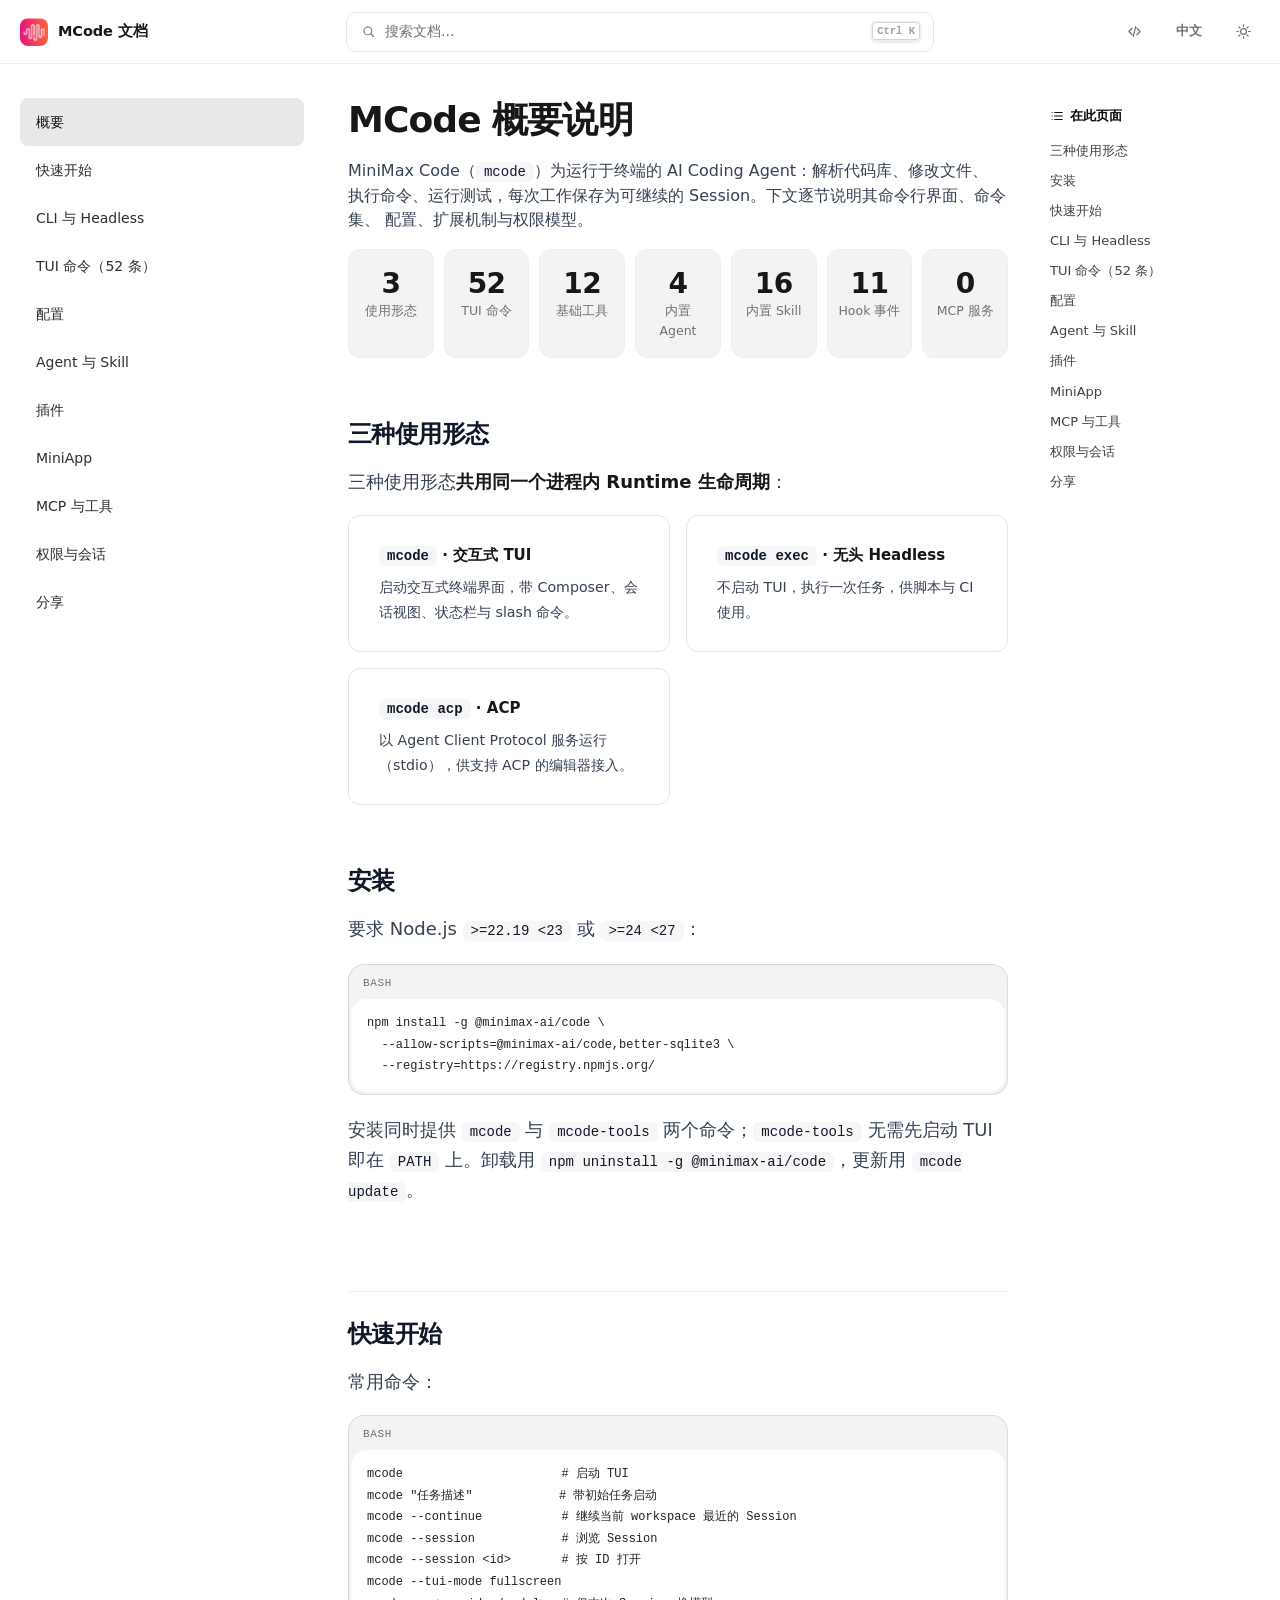
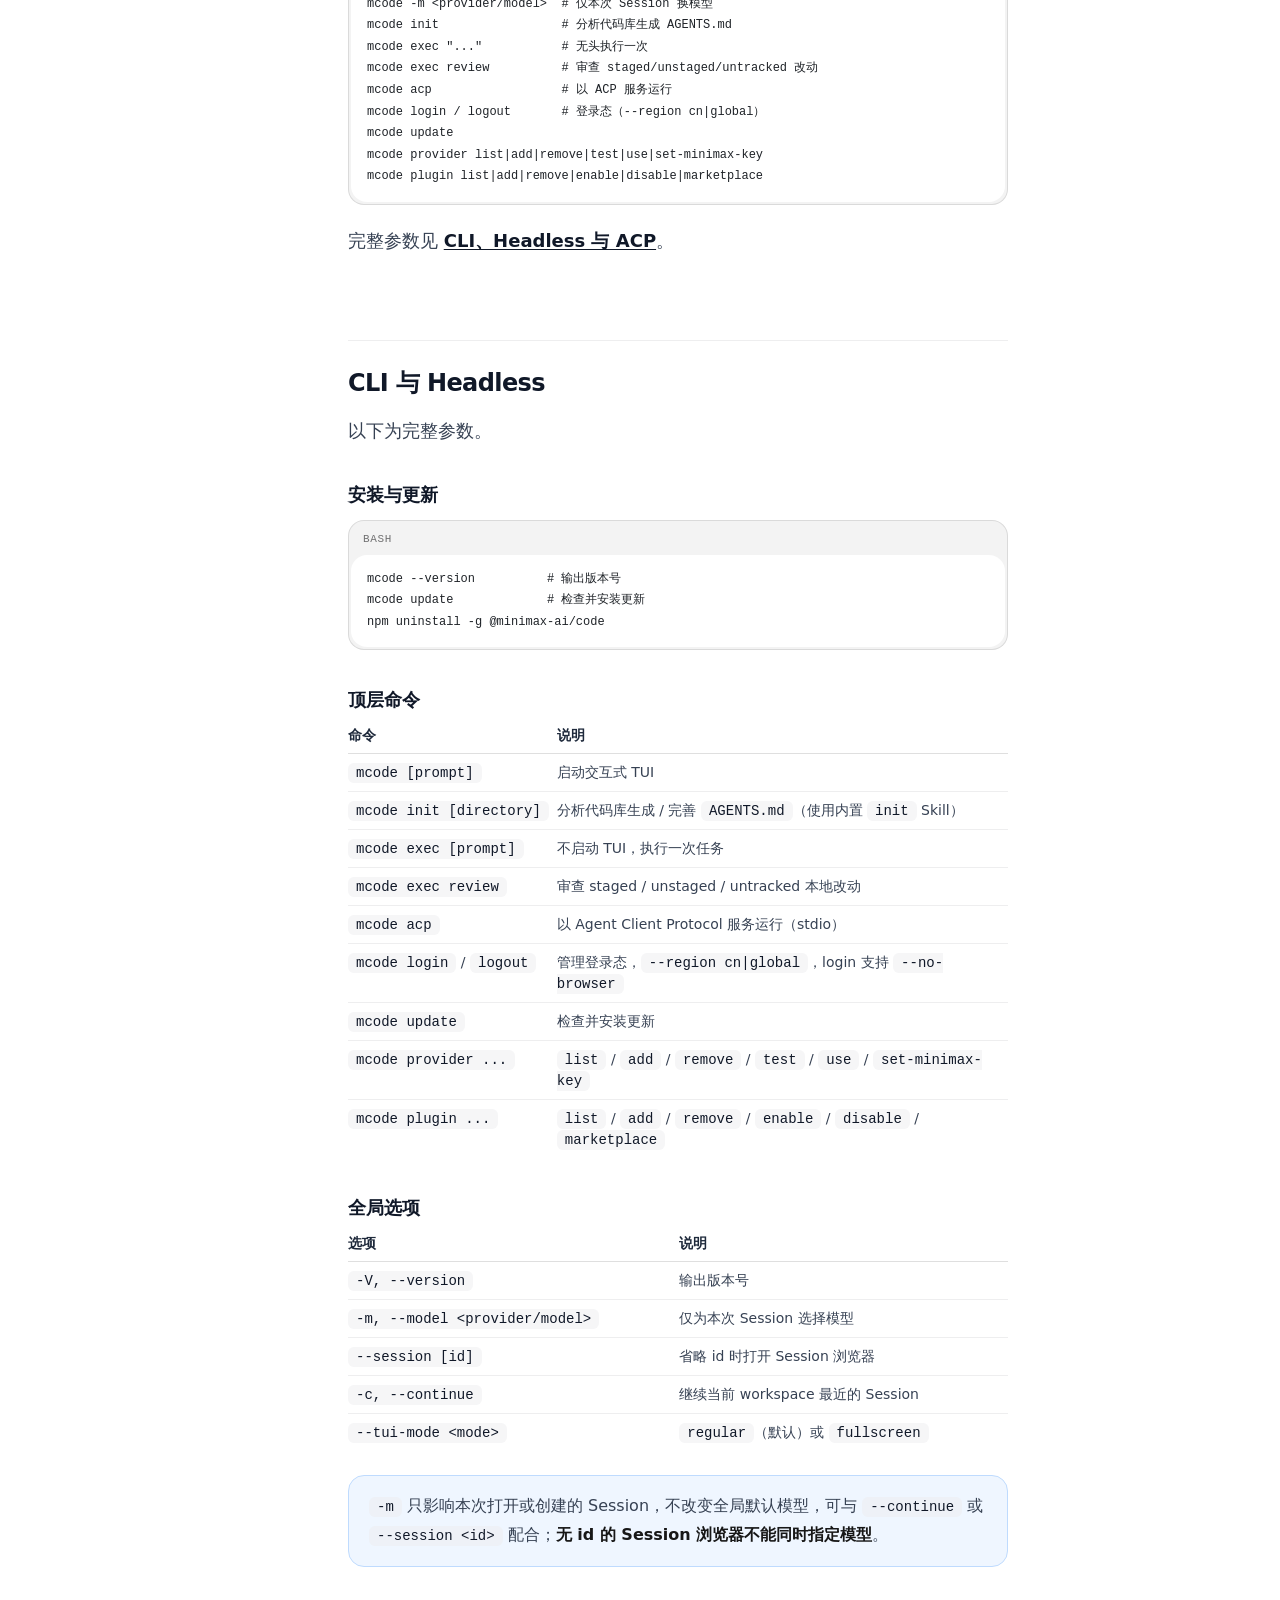
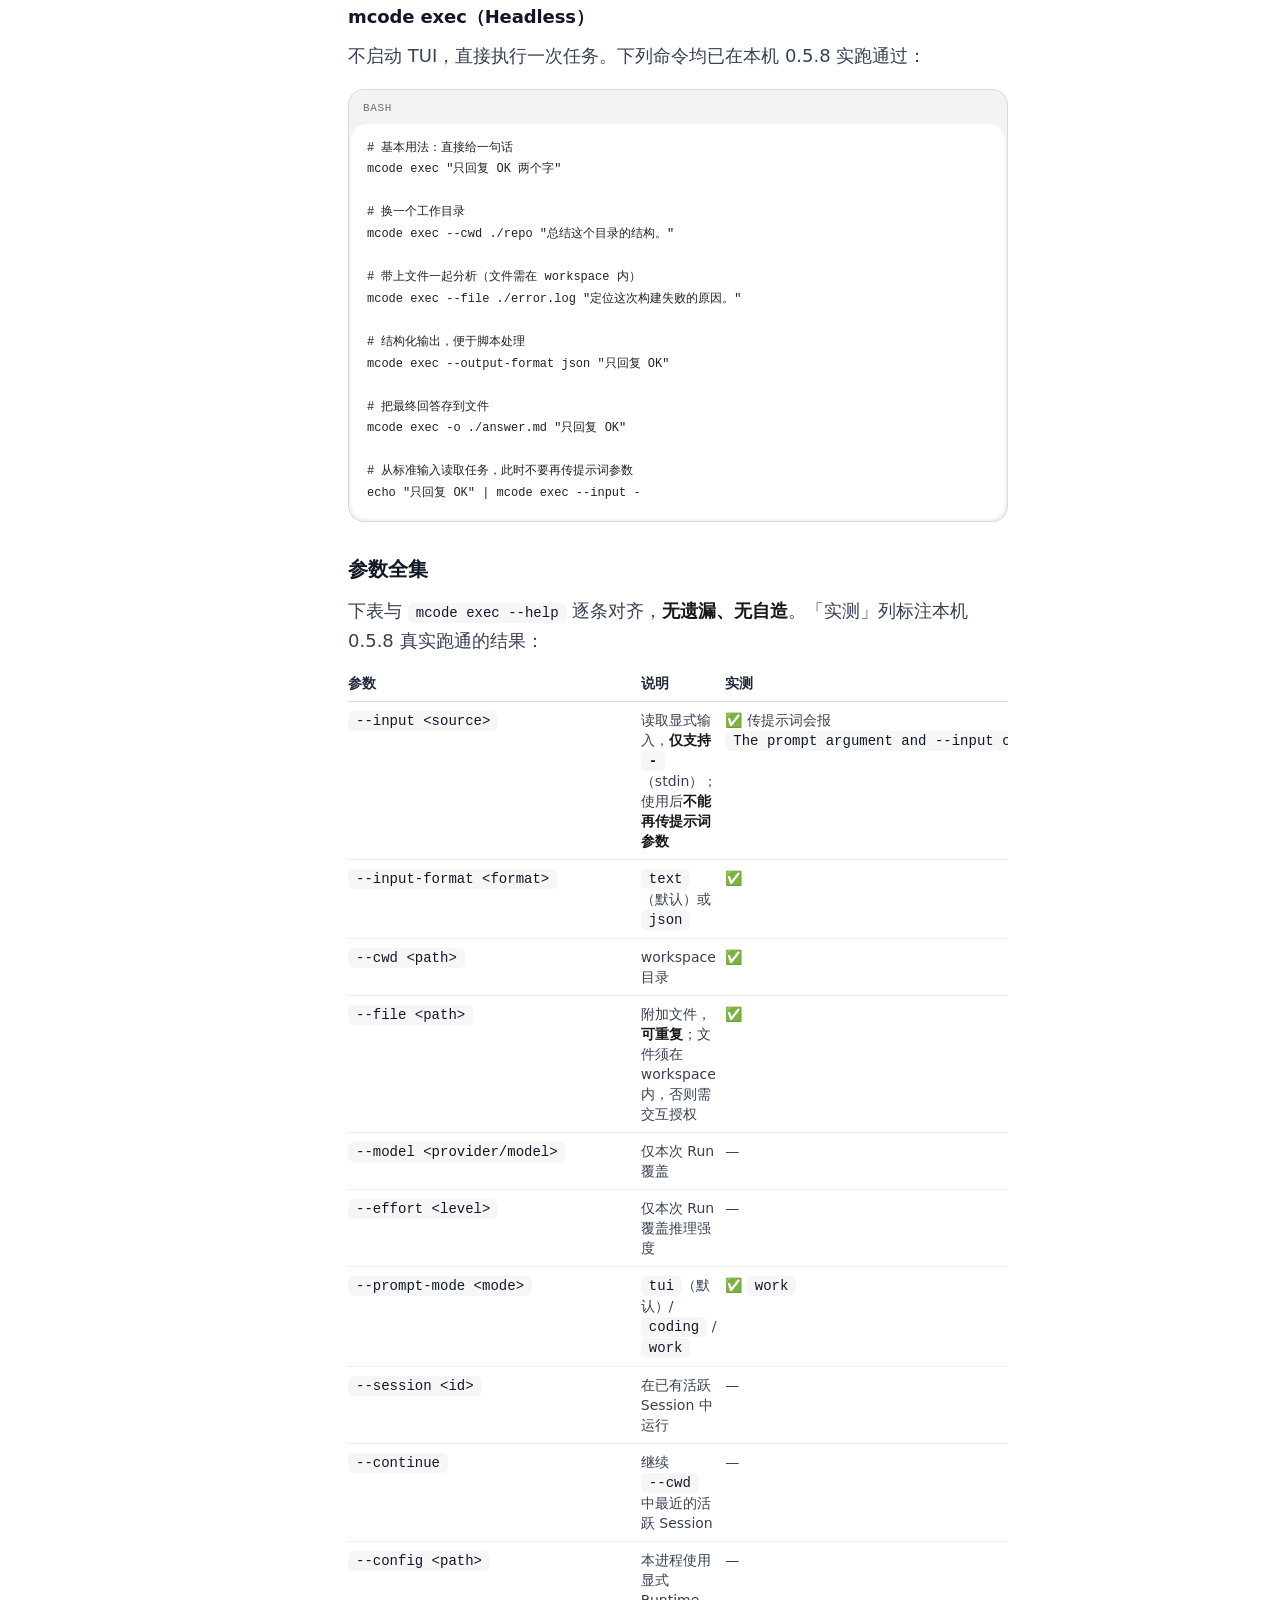
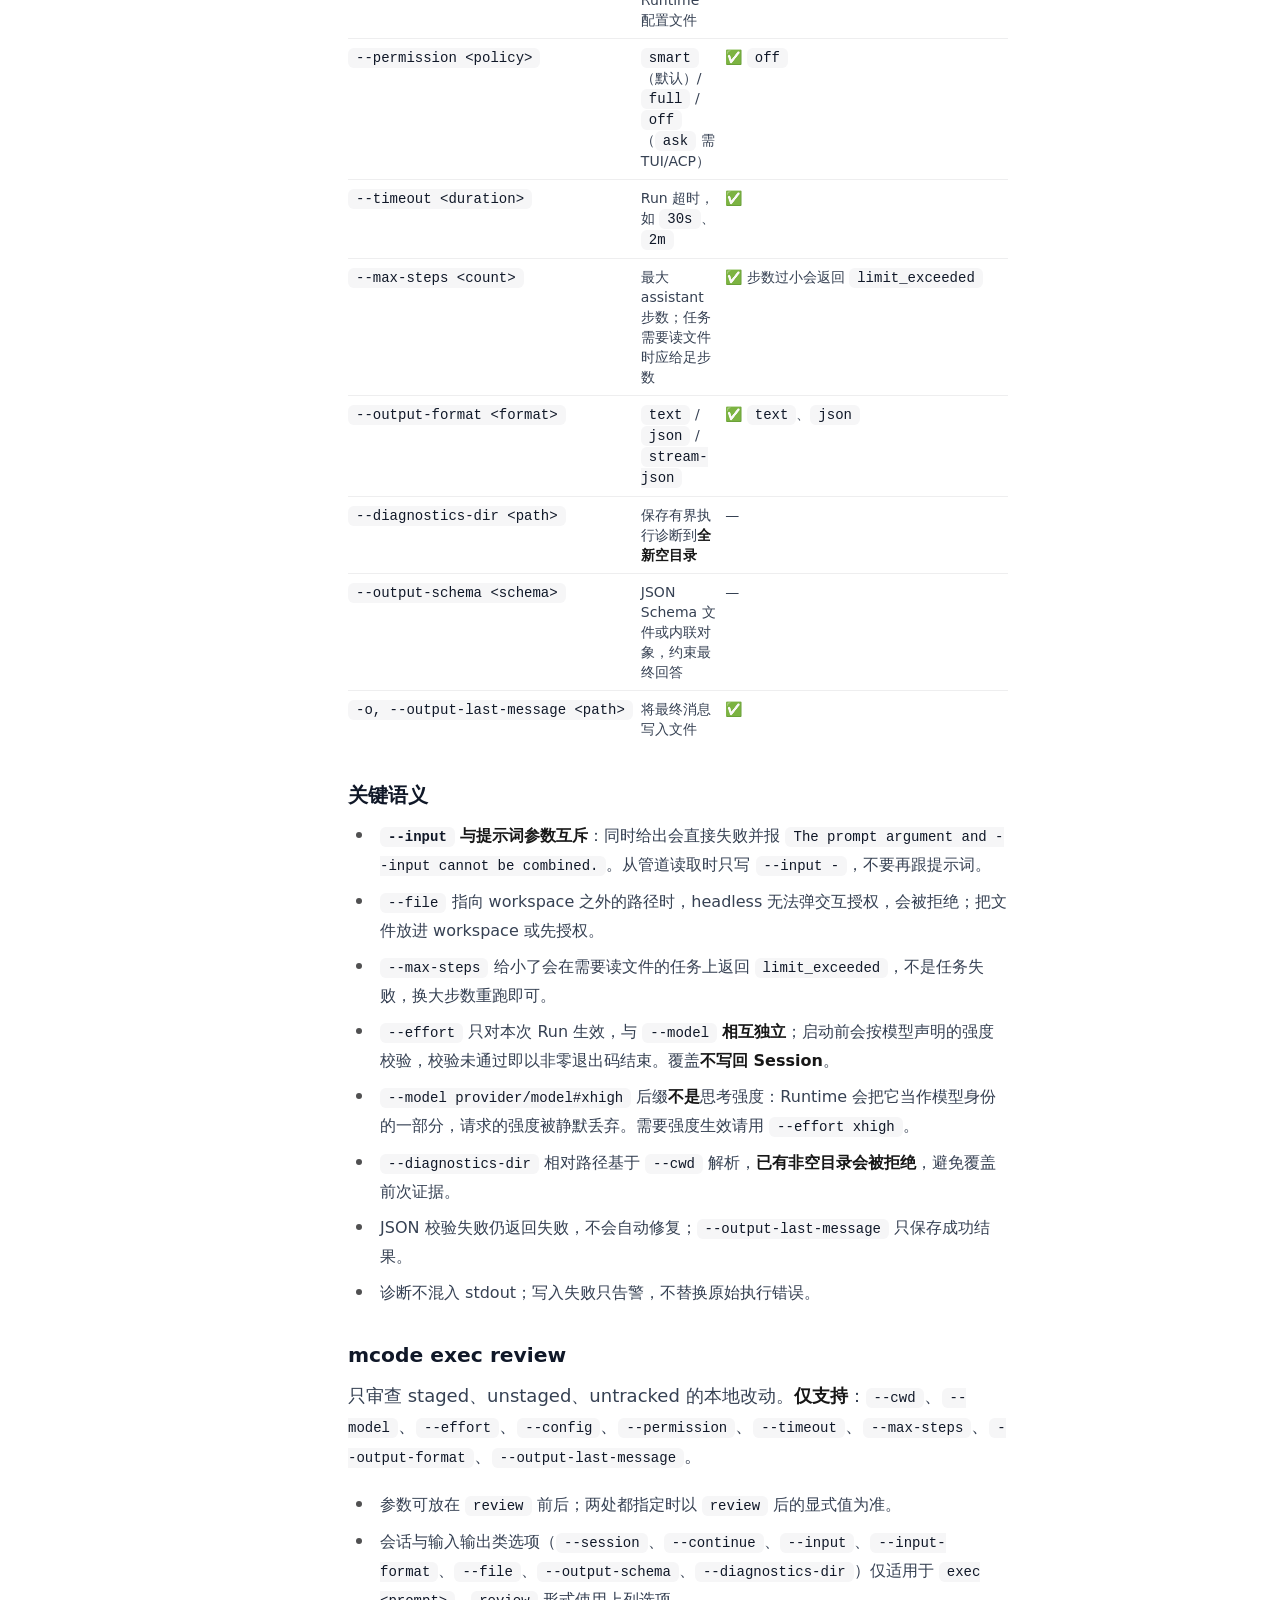
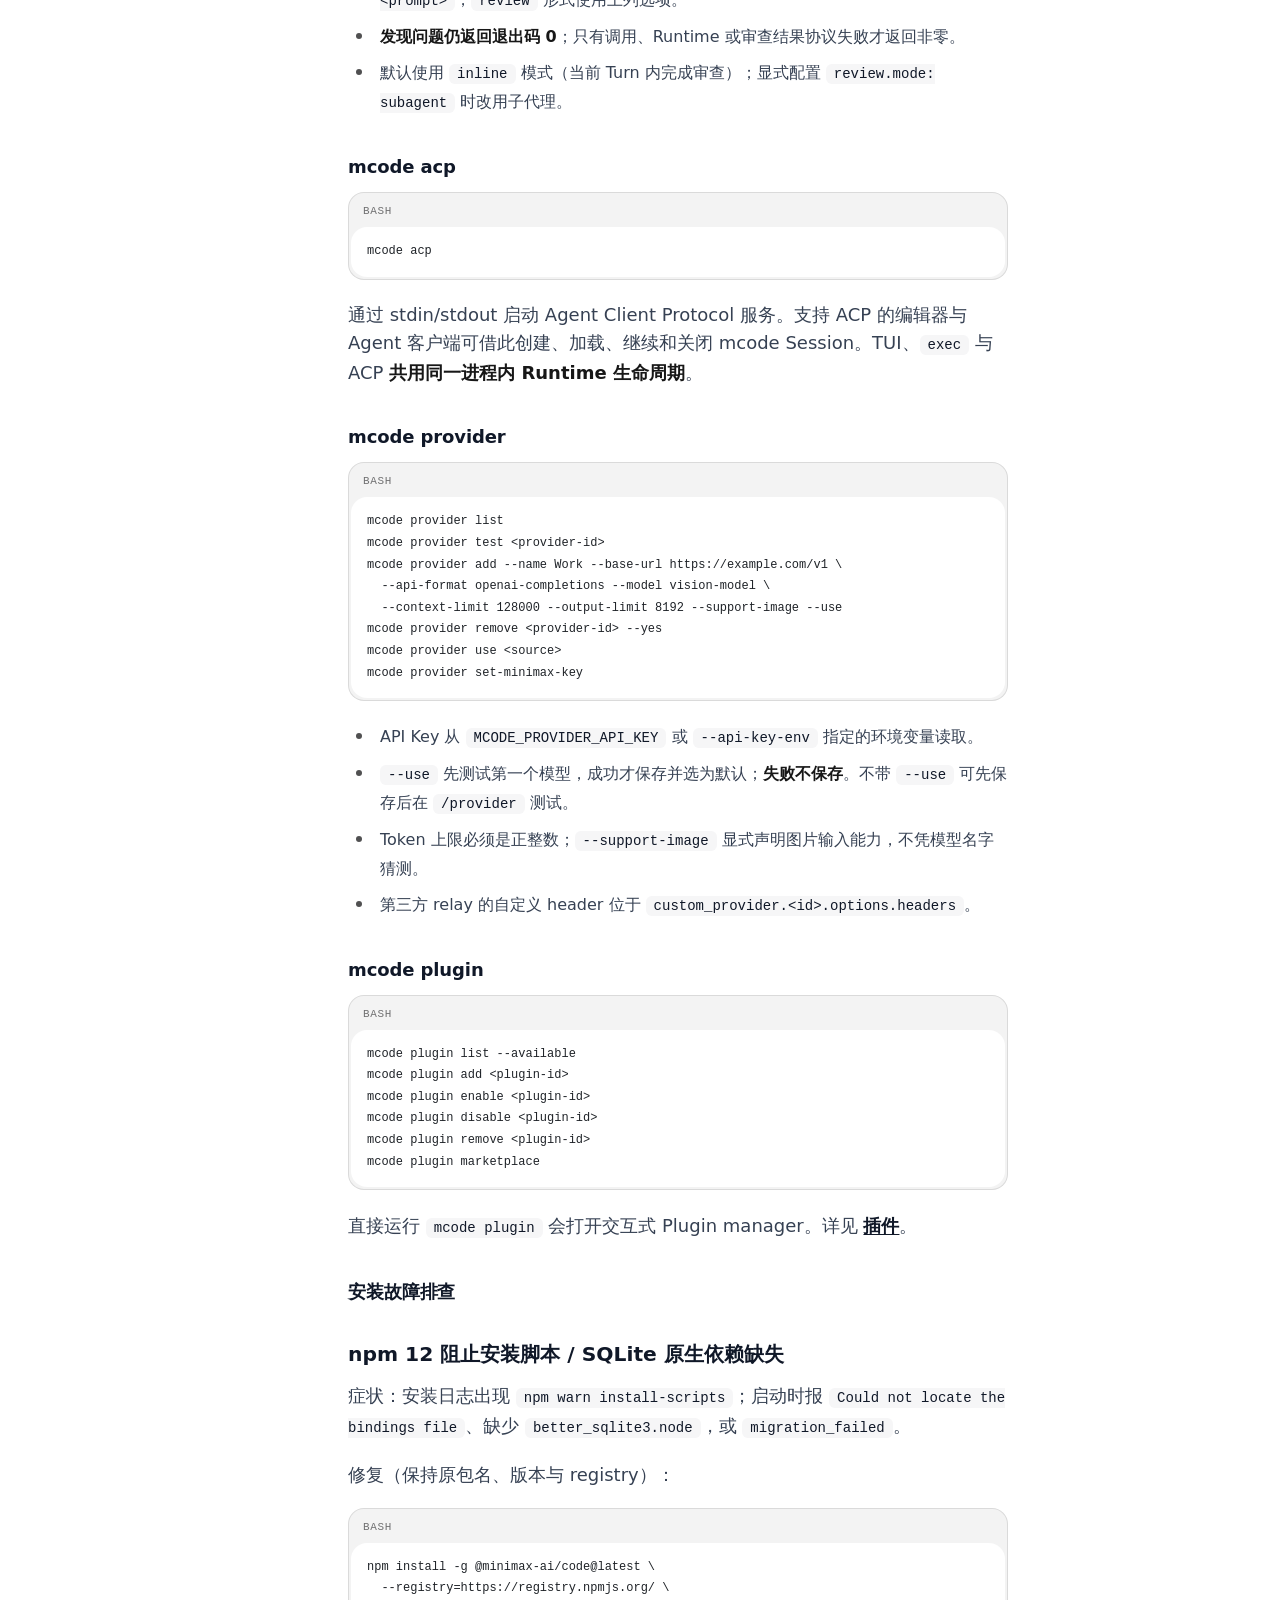
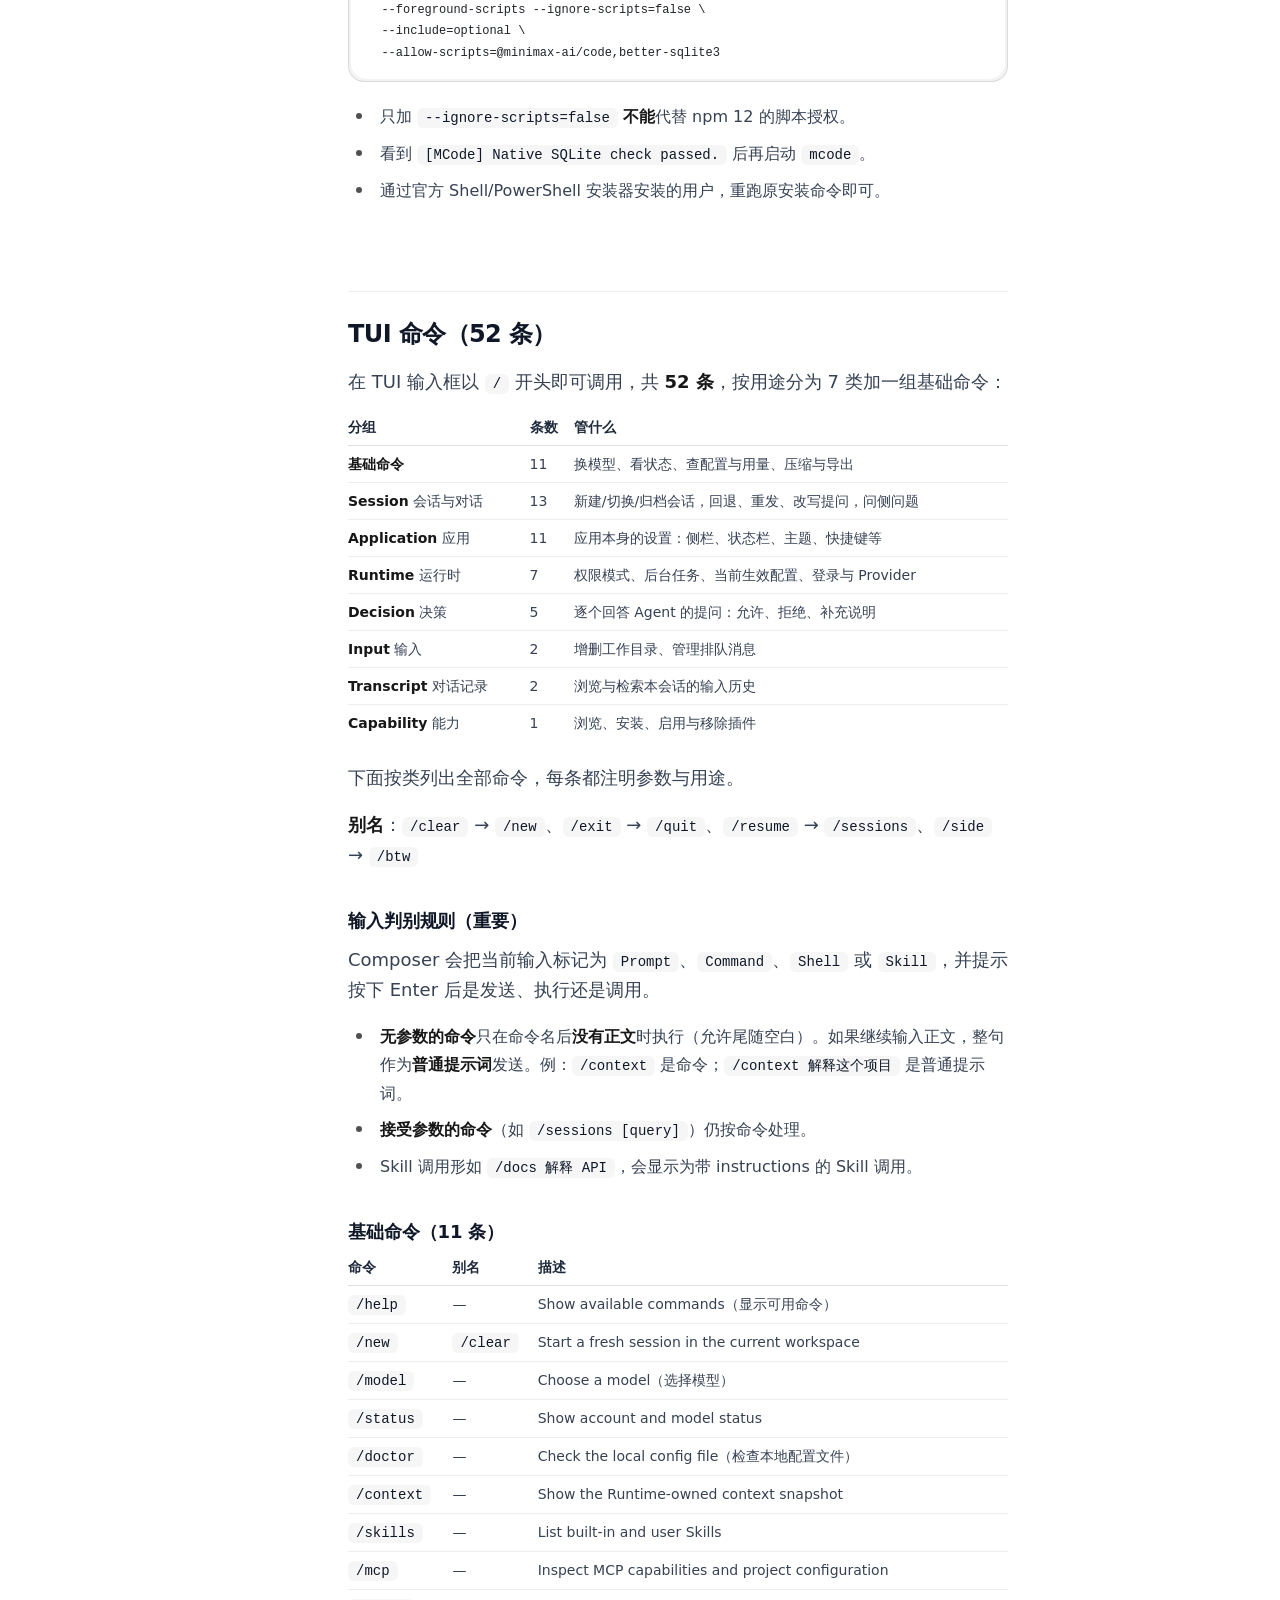
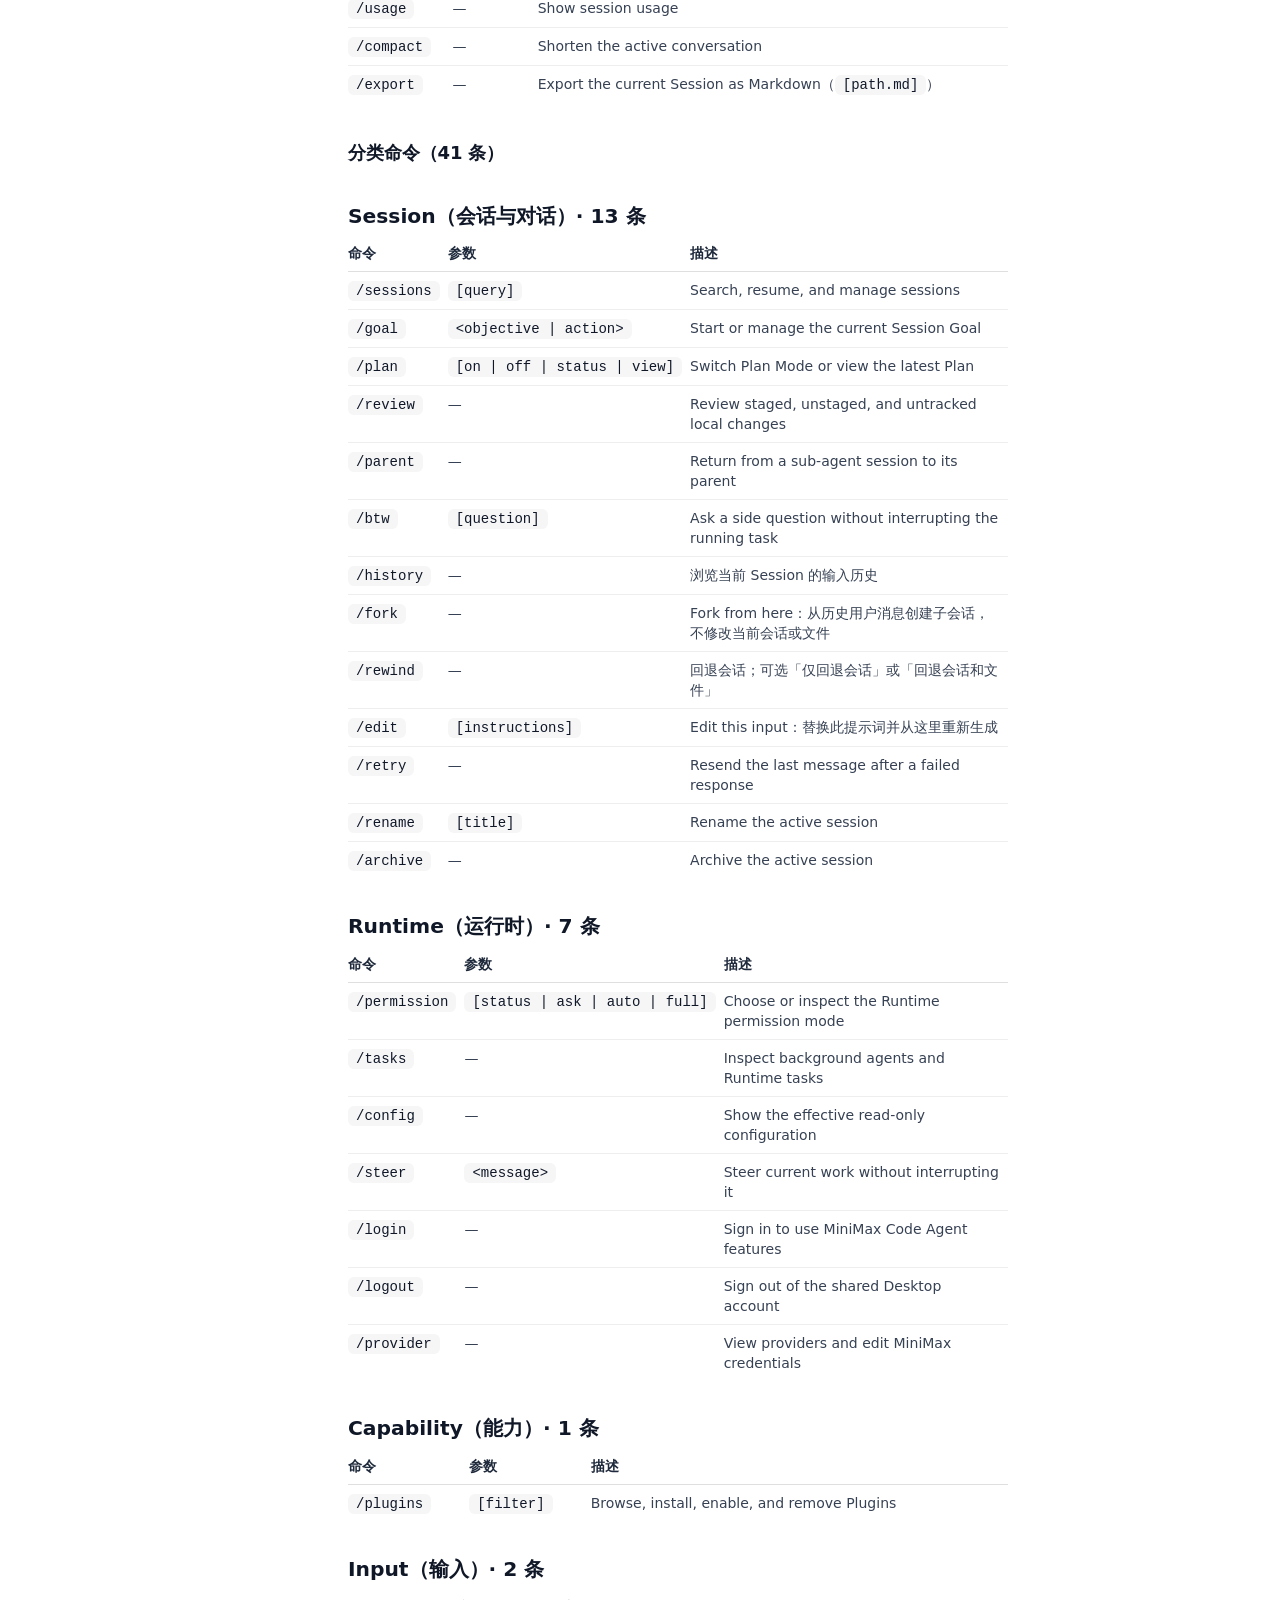
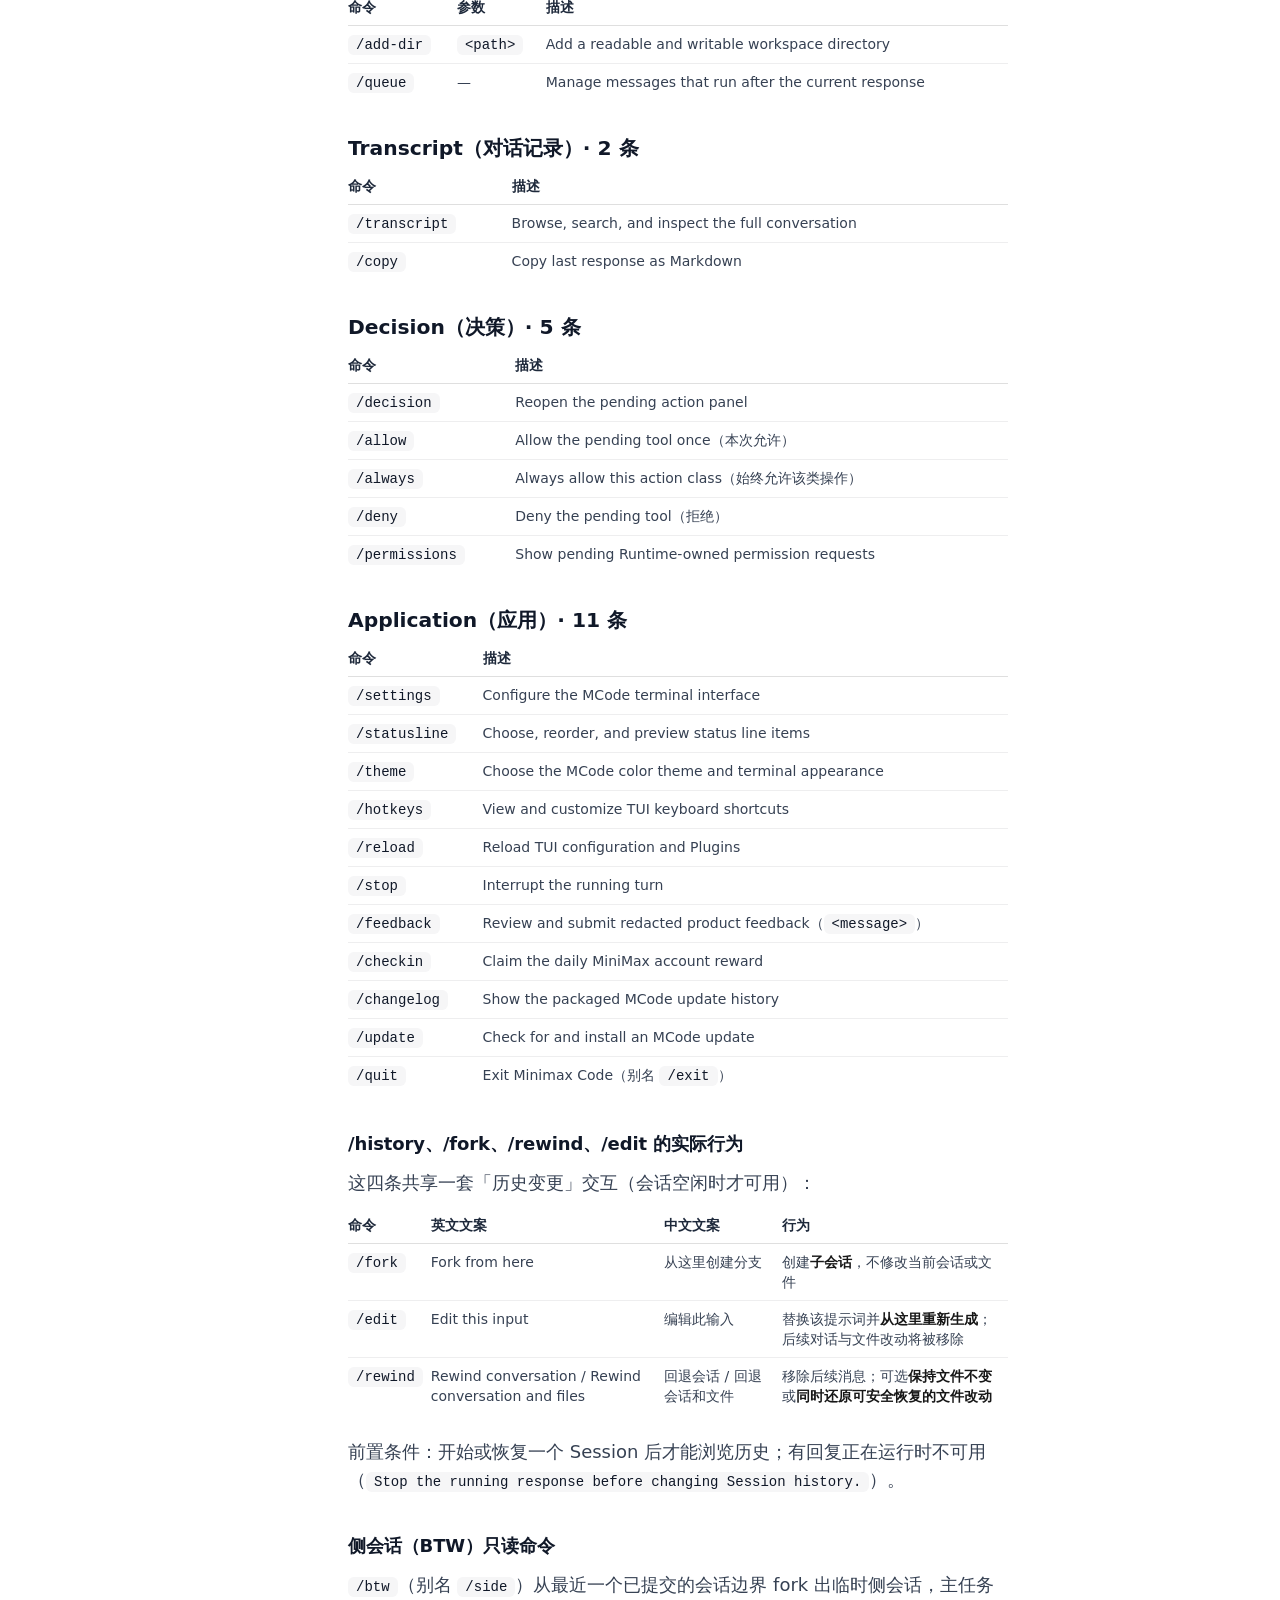
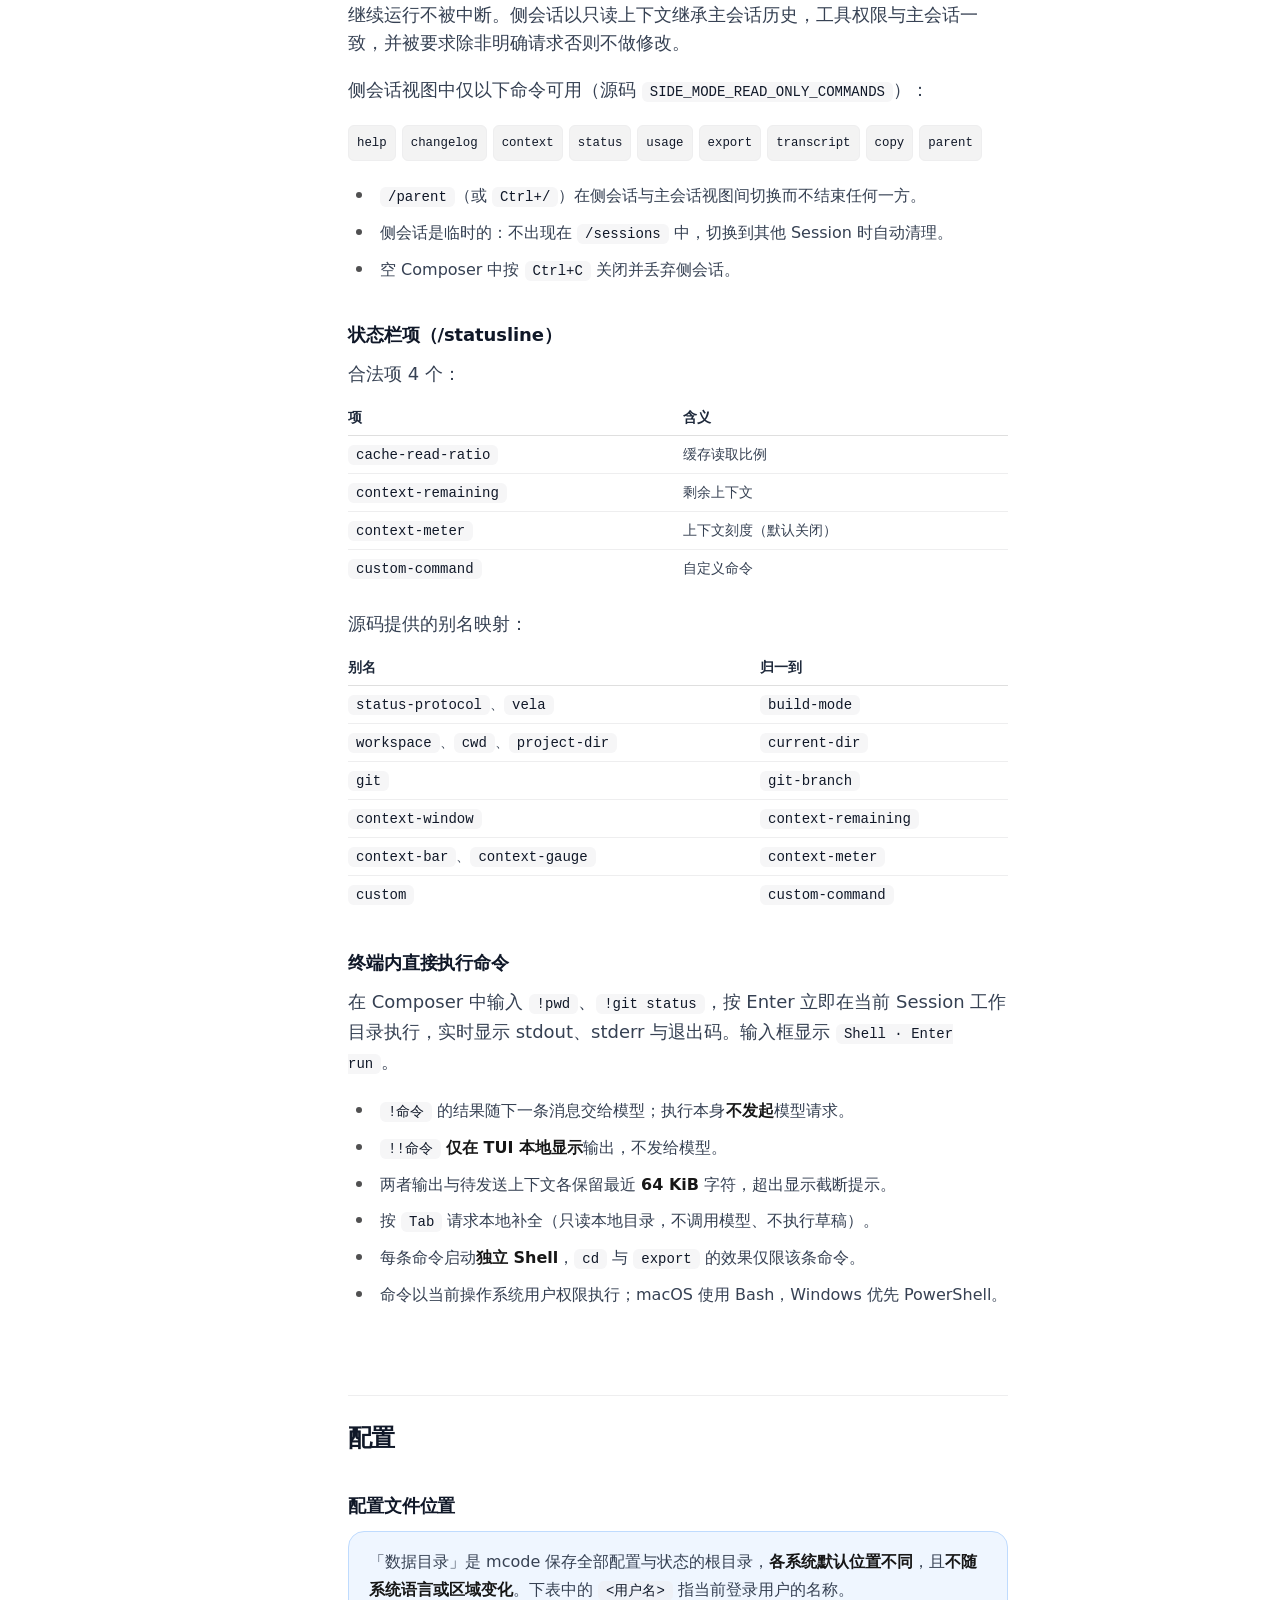
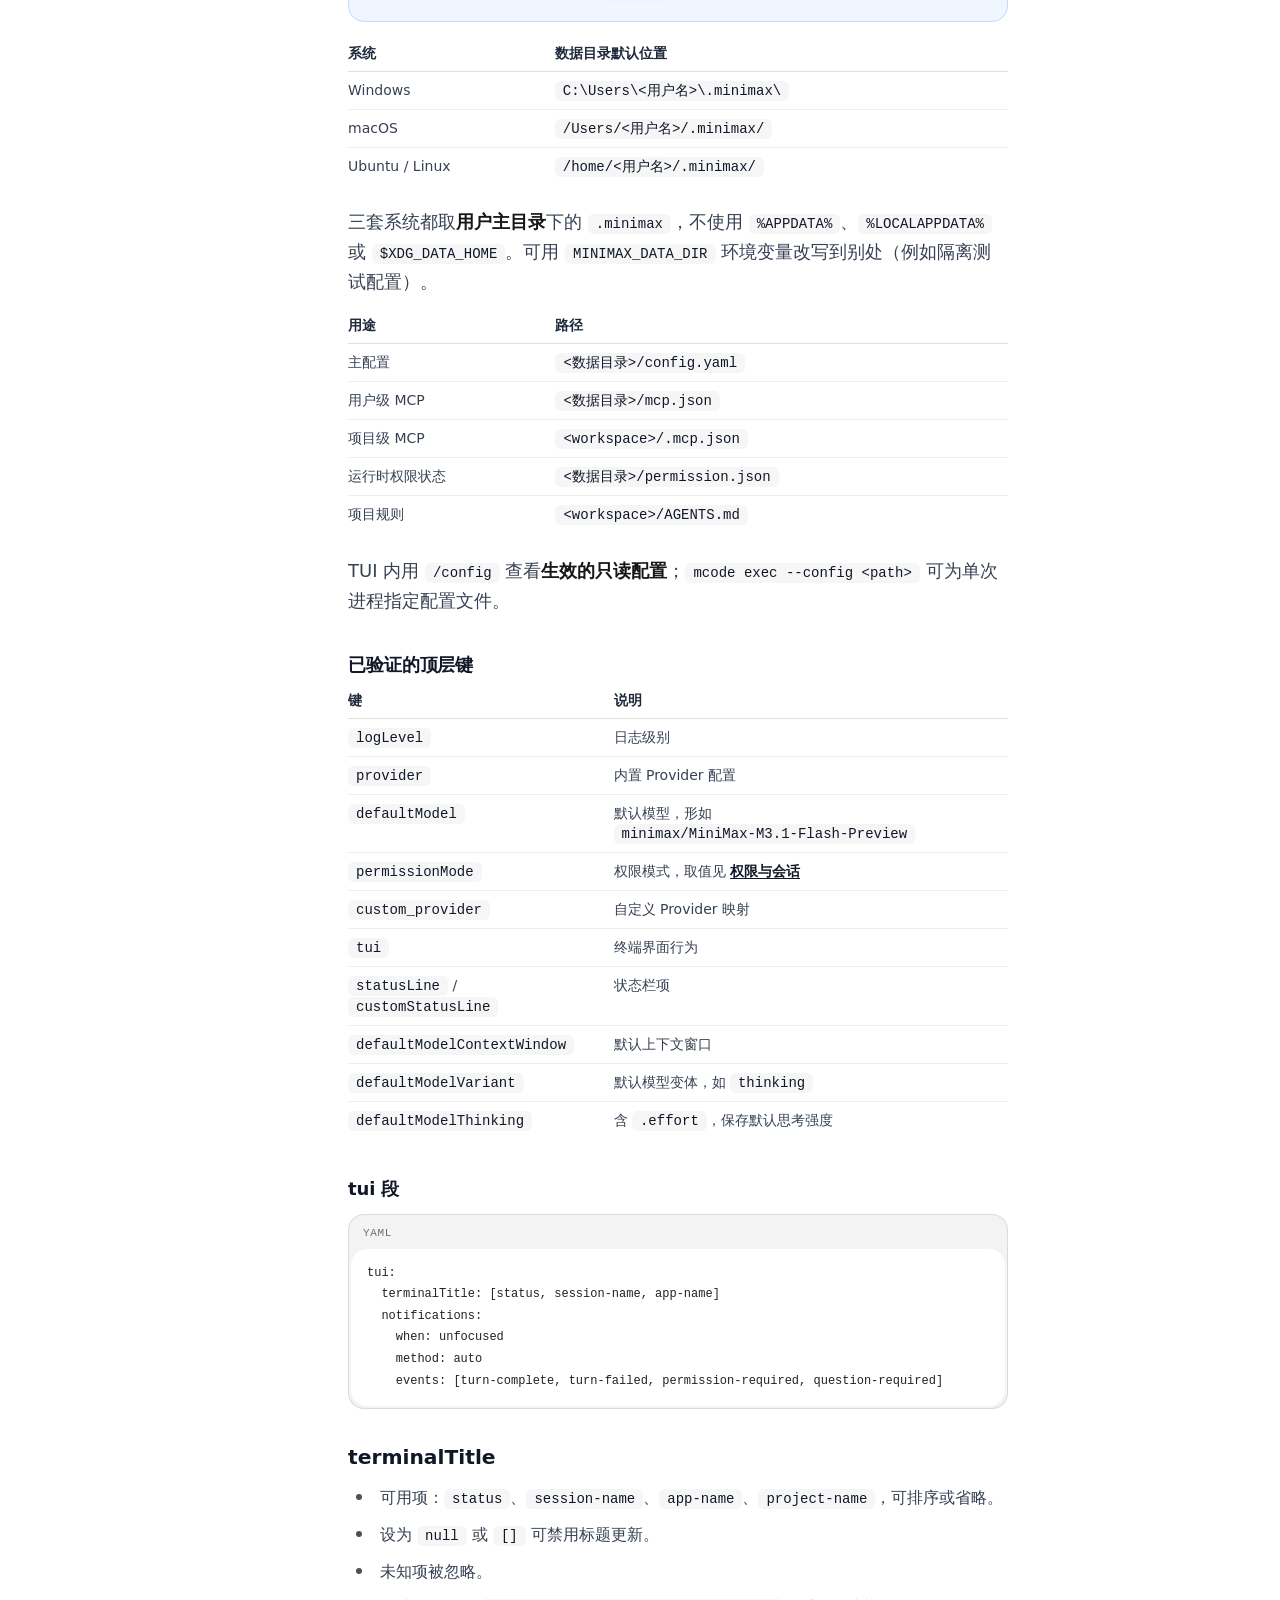
==== commit d2a79680: "style(mcode-docs): 按官方文档站截图逐像素对齐视觉系统 依据 platform.minimaxi.com 三张官方截图(1920 视口浅色)逐像素取样, 把左栏高亮、TOC、搜索框、" ====
--- a/plugins/weekbin/mcode-docs/site/index.html
+++ b/plugins/weekbin/mcode-docs/site/index.html
@@ -47,7 +47,7 @@
       <kbd class="kbd">Ctrl K</kbd>
     </button>
 
-    <a class="icon-btn" href="https://github.com/MiniMax-AI/minimax-code" target="_blank" rel="noreferrer noopener" aria-label="查看 mcode 官方仓库（GitHub，新窗口打开）" title="mcode 官方仓库 · GitHub">
+    <a class="icon-btn repo-link" href="https://github.com/MiniMax-AI/minimax-code" target="_blank" rel="noreferrer noopener" aria-label="查看 mcode 官方仓库（GitHub，新窗口打开）" title="mcode 官方仓库 · GitHub">
       <svg viewBox="0 0 24 24" width="17" height="17" aria-hidden="true" focusable="false"><path d="M8.6 7.4 4 12l4.6 4.6M15.4 7.4 20 12l-4.6 4.6M13.7 5.1l-3.4 13.8" fill="none" stroke="currentColor" stroke-width="1.7" stroke-linecap="round" stroke-linejoin="round"/></svg>
     </a>
 
@@ -1580,7 +1580,7 @@
   </main>
 
   <aside class="toc" id="toc" aria-label="本页大纲">
-    <p class="toc-title">本页大纲</p>
+    <p class="toc-title"><svg viewBox="0 0 24 24" width="14" height="14" aria-hidden="true" focusable="false"><path d="M8 6h13M8 12h13M8 18h13" fill="none" stroke="currentColor" stroke-width="1.7" stroke-linecap="round"/><path d="M3.5 6h.01M3.5 12h.01M3.5 18h.01" fill="none" stroke="currentColor" stroke-width="1.9" stroke-linecap="round"/></svg>在此页面</p>
     <nav id="tocNav" aria-label="本页大纲导航"></nav>
   </aside>
 </div>
--- a/plugins/weekbin/mcode-docs/site/assets/style.css
+++ b/plugins/weekbin/mcode-docs/site/assets/style.css
@@ -20,6 +20,10 @@
      · :root,:host 54 条 —— 官方 Tailwind 主题原语，逐字抄录
      · --tw-prose-* —— 官方排版令牌（slate 色板），逐字抄录
      · 其余组件值 —— 页面元素 getComputedStyle 实测
+   组件几何与中性灰 —— 另据 platform.minimaxi.com 官方文档站截图实测
+     （1920px 视口、浅色主题，1920 宽坐标系逐像素取样，见 ⑥）
+   ⚠ 上游 --tw-prose-* 为偏蓝的 slate 色板，官方文档站**实际渲染**的中性灰
+     与之不同；组件外观以 ⑥ 实测值为准，正文文字色仍沿用 ③。
    浅色优先（不跟随系统偏好），深色为可选
    无外部字体 / 无 CDN / 无网络请求
    ============================================================ */
@@ -73,8 +77,6 @@
     "Apple Color Emoji","Segoe UI Emoji","Segoe UI Symbol","Noto Color Emoji";
   --default-mono-font-family: var(--font-paper-mono),ui-monospace,SFMono-Regular,
     Menlo,Monaco,Consolas,"Liberation Mono","Courier New",monospace;
-
-  --radius-xl: var(--rounded-xl,.75rem);
 
   --color-primary: rgb(var(--primary));
   --color-background-light: rgb(var(--background-light));
@@ -178,11 +180,25 @@
   --font-mono:    var(--default-mono-font-family);
 
   --navbar-h: 64px;
-  --sidebar-w: 288px;  --toc-w: 212px;  --content-w: 760px;
-  --radius-xl: 12px;  --radius: 12px;  --radius-sm: 8px;
+  --sidebar-w: 288px;  --toc-w: 212px;  --content-w: 760px;  --radius: 12px;  --radius-sm: 8px;
   --radius-note: 16px;  --radius-code: 16px;    /* 官网 rounded-2xl */
 
   color-scheme: light;
+}
+
+/* ---------- ⑥ 官方文档站截图实测（platform.minimaxi.com，1920 视口浅色） ----------
+     逐像素取样所得，与 ①②③ 的蓝调 slate 不同源；组件外观以此为准。 */
+:root {
+  --doc-active-bg:  rgb(232 232 232);   /* 左栏当前项 pill 底 */
+  --doc-active-fg:  rgb(16 17 19);      /* 左栏当前项文字 */
+  --doc-side-fg:    rgb(45 45 45);      /* 左栏非当前项文字 */
+  --doc-toc-fg:     rgb(66 66 66);      /* 右栏 TOC 非当前项 */
+  --doc-toc-on-fg:  rgb(8 9 11);        /* 右栏 TOC 当前项 / 标题 */
+  --doc-card-border: rgb(229 229 229);  /* 卡片描边 */
+  --doc-item-radius: 8px;               /* 左栏 pill 圆角实测 */
+  --doc-item-h: 48px;                   /* 左栏行高实测（pill 47 + 1 行隙） */
+  --doc-search-h: 40px;                 /* 搜索框高 */
+  --doc-search-w: 588px;                /* 搜索框宽（1920 视口） */
 }
 
 /* ---------- ⑤ 暗色：官方 .dark / prose-invert 映射，逐字 ---------- */
@@ -255,6 +271,15 @@
   --code-shell-bg:    rgb(255 255 255 / 0.05);               /* 官网 oklab(0.9999…/0.05) */
   --code-shell-border: rgb(255 255 255 / 0.1);               /* 官网 oklab(0.9999…/0.1) */
 
+  /* ⑥ 实测令牌的暗色派生：无官方深色截图，按浅色值的相对明度关系反推，
+     全部落在 ① 的灰阶上，不引入新色 */
+  --doc-active-bg:   rgb(var(--gray-800));
+  --doc-active-fg:   rgb(var(--gray-50));
+  --doc-side-fg:     rgb(var(--gray-400));
+  --doc-toc-fg:      rgb(var(--gray-500));
+  --doc-toc-on-fg:   rgb(var(--gray-50));
+  --doc-card-border: rgb(var(--gray-800));
+
   /* 提示框暗色：官网页面实测 .callout 的类名为
      dark:border-blue-900 dark:bg-blue-600/20，文字色不覆盖（继承正文）
      官方样式表中同构规则还有 dark:bg-green-600/20 / dark:border-green-900 */
@@ -371,6 +396,7 @@
 }
 
 .navbar-inner {
+  position: relative;
   height: 100%;
   max-width: 1560px;
   margin: 0 auto;
@@ -403,17 +429,24 @@
 .brand-text { display: flex; flex-direction: column; line-height: 1.25; min-width: 0; }
 .brand-name { font-size: 14.5px; font-weight: 680; letter-spacing: -0.005em; }
 
+/* 搜索框脱离常规流后，需要把右侧图标组重新推回右缘 */
+.repo-link { margin-left: auto; }
+
+/* 官方截图实测：搜索框**居中**，x 666..1253（宽 587）、高约 44、圆角约 10、
+   白底、描边 rgb(223,223,223)~rgb(232,232,232) */
 .search-trigger {
-  margin-left: auto;
+  position: absolute;
+  left: 50%;
+  transform: translateX(-50%);
   display: flex;
   align-items: center;
   gap: 9px;
-  width: min(320px, 34vw);
-  height: 34px;
-  padding: 0 9px 0 11px;
-  border: 1px solid var(--border);
-  border-radius: 9px;
-  background: var(--bg-soft);
+  width: min(var(--doc-search-w), 46vw);
+  height: var(--doc-search-h);
+  padding: 0 12px 0 14px;
+  border: 1px solid var(--doc-active-bg);
+  border-radius: 10px;
+  background: var(--bg);
   color: var(--fg-muted);
   font: inherit;
   font-size: 13.5px;
@@ -497,25 +530,25 @@
 }
 
 .sidenav-list { list-style: none; margin: 0; padding: 0; }
-.sidenav-list li + li { margin-top: 2px; }
+.sidenav-list li + li { margin-top: 0; }
+/* 官方截图实测：pill 高 47px、行距 48px、圆角 8px、**无左侧竖线** */
 .sidenav-list a {
   display: block;
-  padding: 6px 12px 6px 16px;
-  border-radius: var(--radius-xl);
-  border-left: 2px solid transparent;
-  color: var(--fg);
+  min-height: var(--doc-item-h);
+  padding: 12px 12px 12px 16px;
+  border-radius: var(--doc-item-radius);
+  color: var(--doc-side-fg);
   font-size: 14px;
   line-height: 24px;
   border-bottom: 0;
-  transition: color 0.14s ease, background 0.14s ease, border-color 0.14s ease;
-}
-.sidenav-list a:hover { color: var(--fg-strong); background: var(--g-100); border-bottom: 0; }
+  transition: color 0.14s ease, background 0.14s ease;
+}
+.sidenav-list a:hover { color: var(--doc-active-fg); background: var(--doc-active-bg); border-bottom: 0; }
 html[data-theme="dark"] .sidenav-list a:hover { background: rgb(var(--gray-900)); }
 .sidenav-list a[aria-current="true"] {
-  color: var(--primary);
-  background: var(--accent-bg);
-  border-left-color: transparent;
-  font-weight: 400;
+  color: var(--doc-active-fg);
+  background: var(--doc-active-bg);
+  font-weight: 500;
 }
 
 .content {
@@ -533,30 +566,34 @@
   overscroll-behavior: contain;
   padding: 30px 0 40px 2px;
 }
+/* 官方截图实测：标题「在此页面」为常规字号（高 19px ≈ 13px），非 uppercase；
+   条目**无左侧竖线**；当前项 rgb(8,9,11)，非当前项 rgb(66,66,66) */
 .toc-title {
-  margin: 0 0 8px;
-  color: var(--fg-faint);
-  font-size: 11px;
-  font-weight: 700;
-  letter-spacing: 0.09em;
-  text-transform: uppercase;
-}
+  display: flex;
+  align-items: center;
+  gap: 6px;
+  margin: 0 0 10px;
+  color: var(--doc-toc-on-fg);
+  font-size: 13px;
+  font-weight: 600;
+  letter-spacing: 0;
+  text-transform: none;
+}
+.toc-title svg { flex: none; }
 .toc a {
   display: block;
-  padding: 3px 0 3px 11px;
-  border-left: 2px solid var(--border);
-  color: var(--fg-muted);
-  font-size: 12.8px;
-  line-height: 1.6;
+  padding: 5px 0;
+  color: var(--doc-toc-fg);
+  font-size: 13px;
+  line-height: 1.55;
   border-bottom: 0;
-  transition: color 0.14s ease, border-color 0.14s ease;
-}
-.toc a:hover { color: var(--fg-strong); border-bottom: 0; }
-.toc a.toc-h3 { padding-left: 22px; font-size: 12.3px; color: var(--fg-faint); }
+  transition: color 0.14s ease;
+}
+.toc a:hover { color: var(--doc-toc-on-fg); border-bottom: 0; }
+.toc a.toc-h3 { padding-left: 14px; font-size: 12.5px; }
 .toc a[aria-current="true"] {
-  color: var(--accent);
-  border-left-color: transparent;
-  font-weight: 400;
+  color: var(--doc-toc-on-fg);
+  font-weight: 600;
 }
 
 /* ---------------- 排版 ---------------- */
@@ -924,9 +961,11 @@
 }
 /* 官网为扁平设计：导航、提示框、表格、代码块均无 box-shadow，
    卡片同样只靠 1px 描边区分，悬停时描边加深 */
+/* 官方截图实测：白底、描边 rgb(229,229,229)、圆角 12、卡片间距 22、
+   图标距卡片左缘 31px */
 .card {
-  padding: 22px 24px;
-  border: 1px solid var(--border);
+  padding: 26px 30px;
+  border: 1px solid var(--doc-card-border);
   border-radius: var(--radius);
   background: var(--bg);
   transition: border-color .18s ease;
@@ -1092,7 +1131,13 @@
 @media (max-width: 1024px) {
   :root { --content-w: 100%; }
   .nav-toggle { display: grid; }
-  .search-trigger { width: min(280px, 40vw); }
+  /* 窄屏放弃居中，回到常规流内，避免与品牌区/右侧图标组重叠 */
+  .search-trigger {
+    position: static;
+    transform: none;
+    width: min(280px, 40vw);
+    height: 38px;
+  }
 
   .layout { grid-template-columns: minmax(0, 1fr); padding: 0 18px; }
 
@@ -1148,9 +1193,8 @@
 html[data-theme="dark"] .card { background: var(--bg-soft); }
 html[data-theme="dark"] .stat { background: var(--bg-soft); }
 
-/* 深色下激活态文字：--primary 近黑在深底不可见，改用前景色 */
-html[data-theme="dark"] .sidenav-list a[aria-current="true"] { color: var(--fg-strong); }
-html[data-theme="dark"] .toc a[aria-current="true"] { color: var(--fg-strong); }
+/* 深色下激活态的文字与底色已由 ⑥ 的 --doc-active-fg / --doc-active-bg 随主题派生，
+   此处不再另写覆盖规则，避免与令牌打架 */
 
 /* 官方 .prose strong:is(.dark *) { color: rgb(var(--gray-50)) } —— 逐字照搬 */
 html[data-theme="dark"] .content strong { color: rgb(var(--gray-50)); }
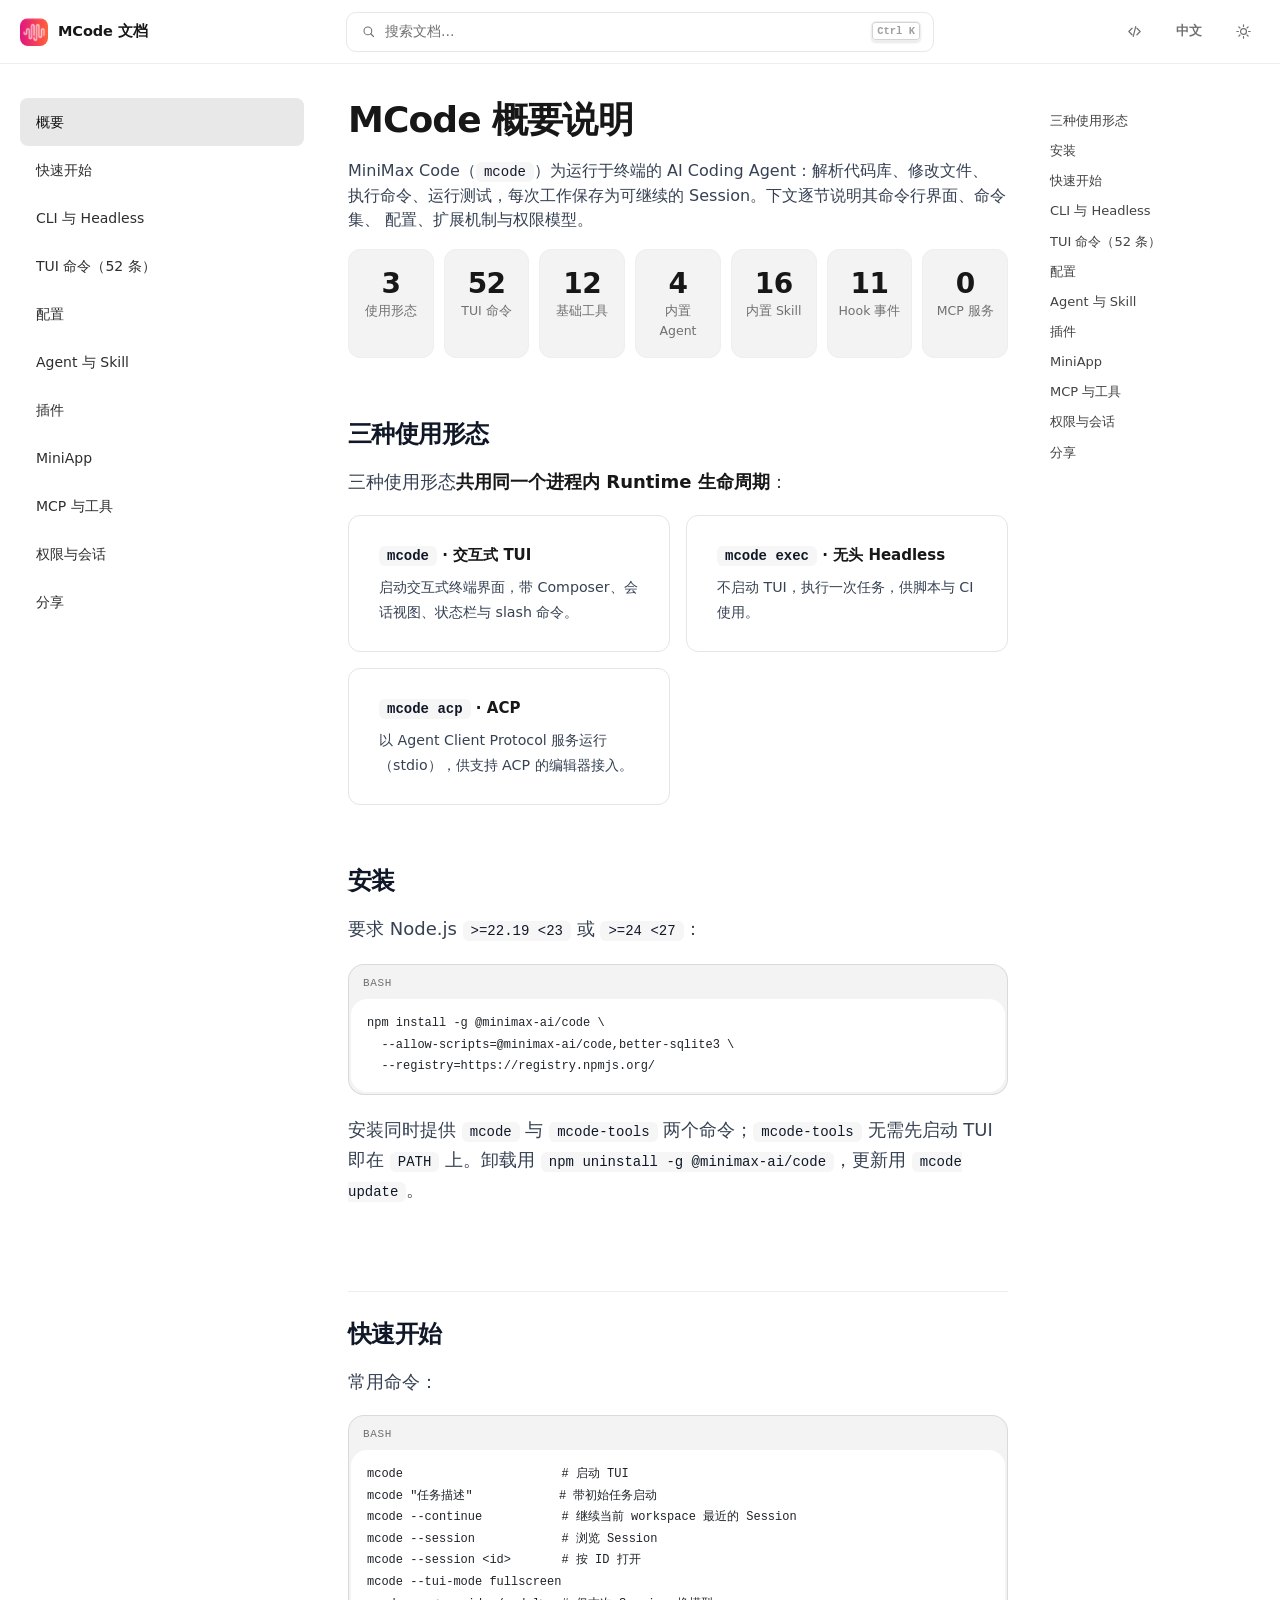
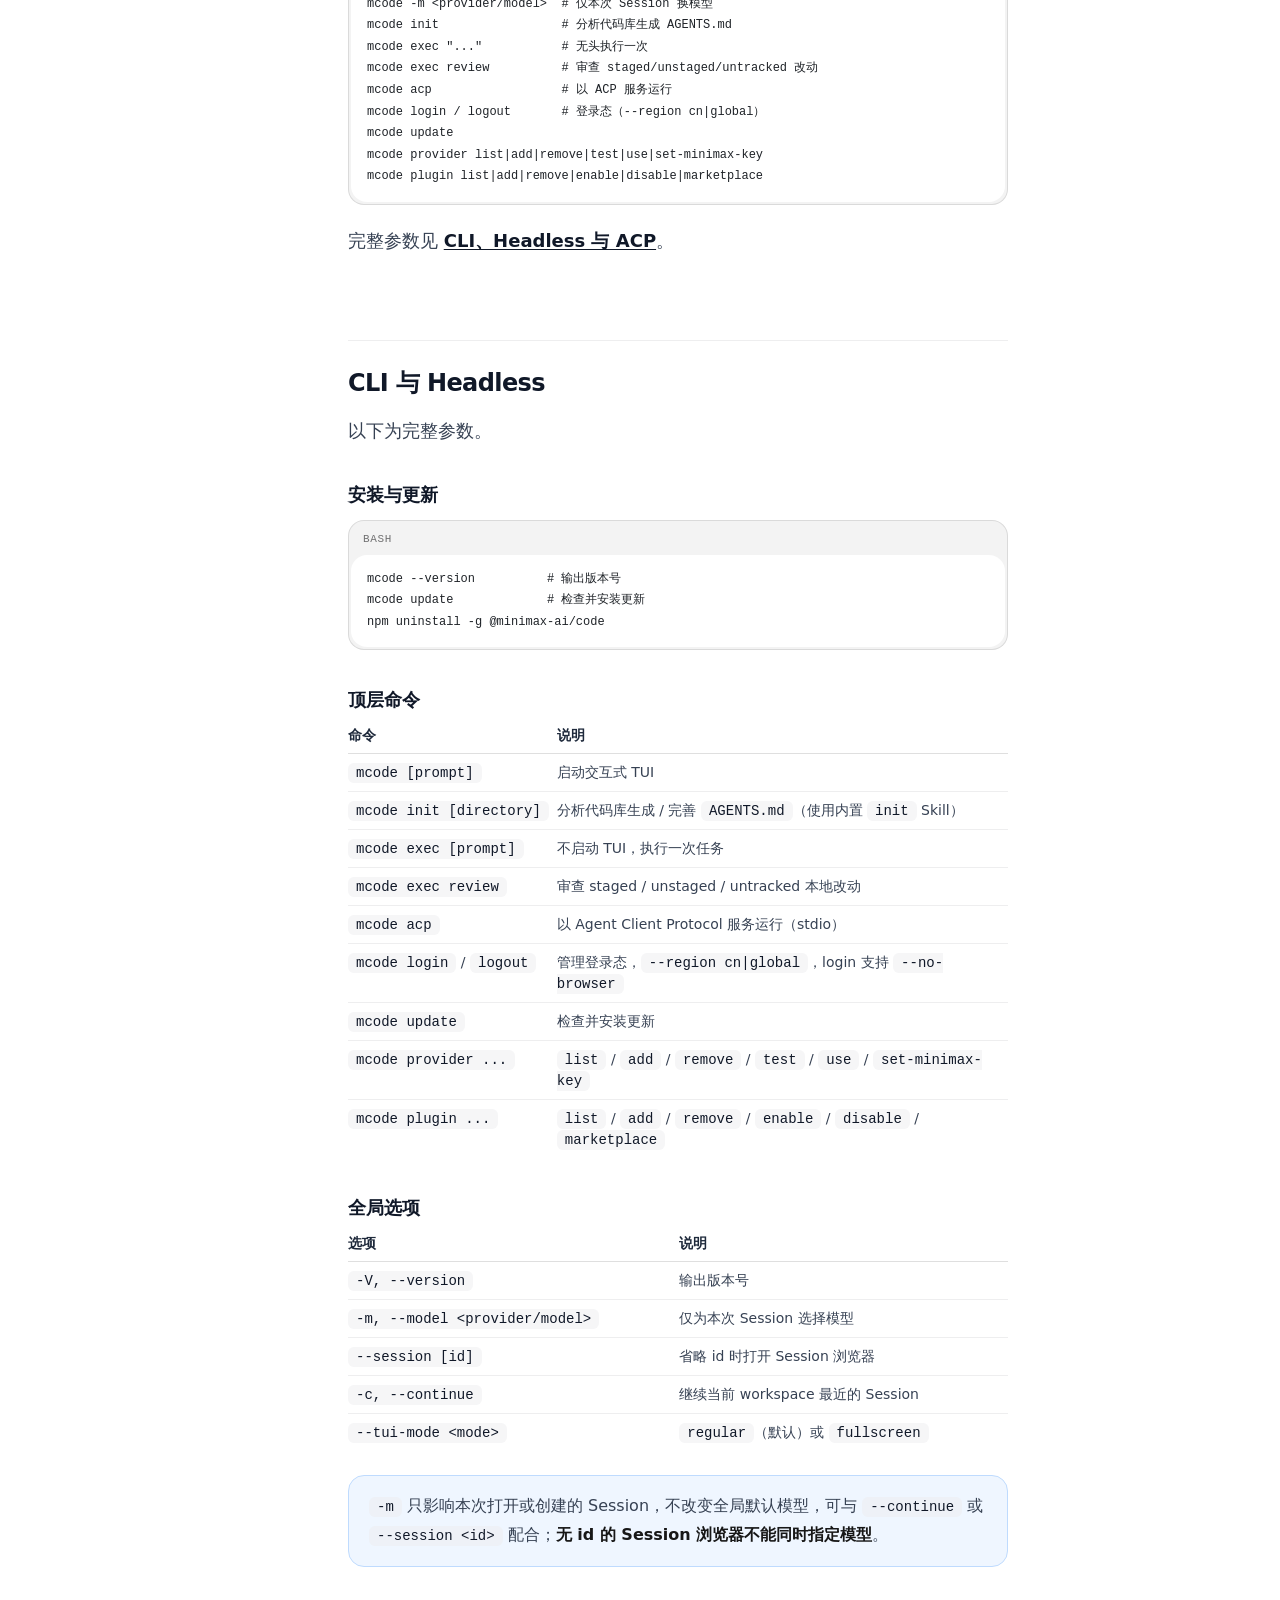
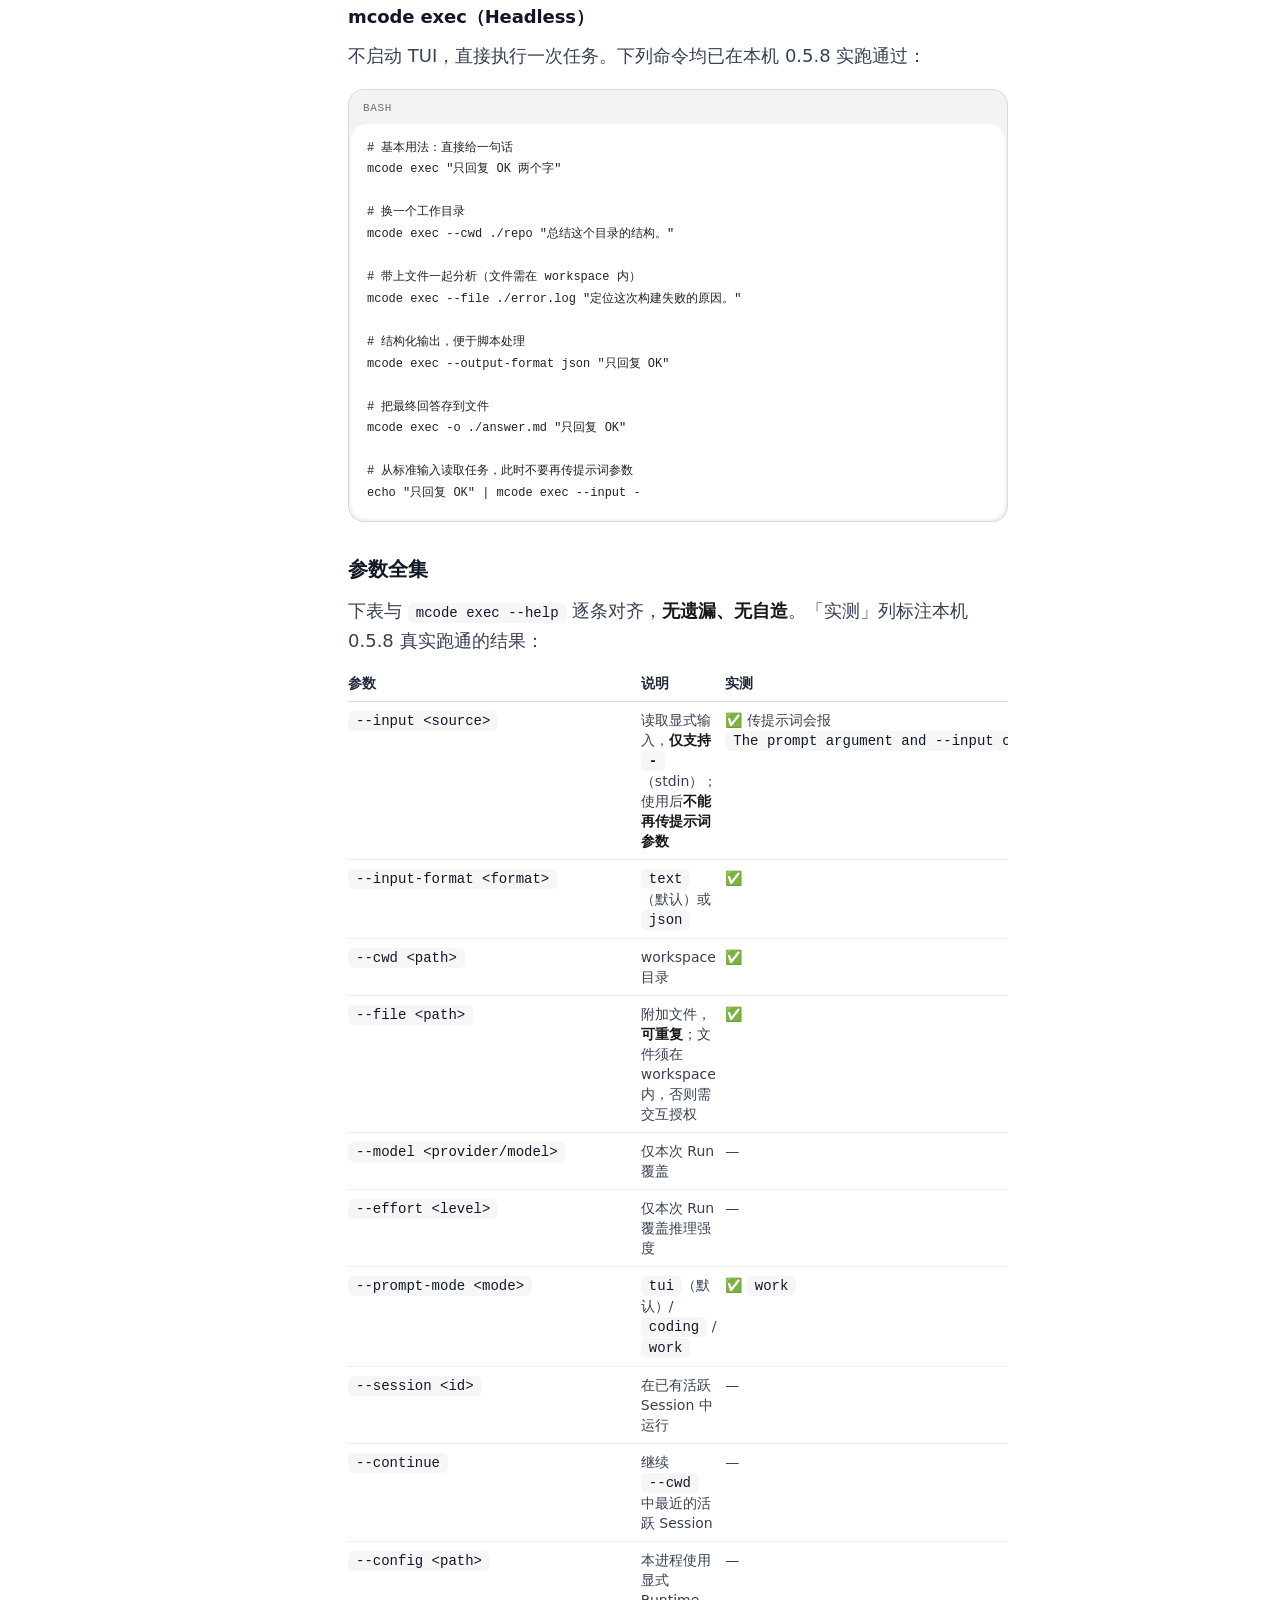
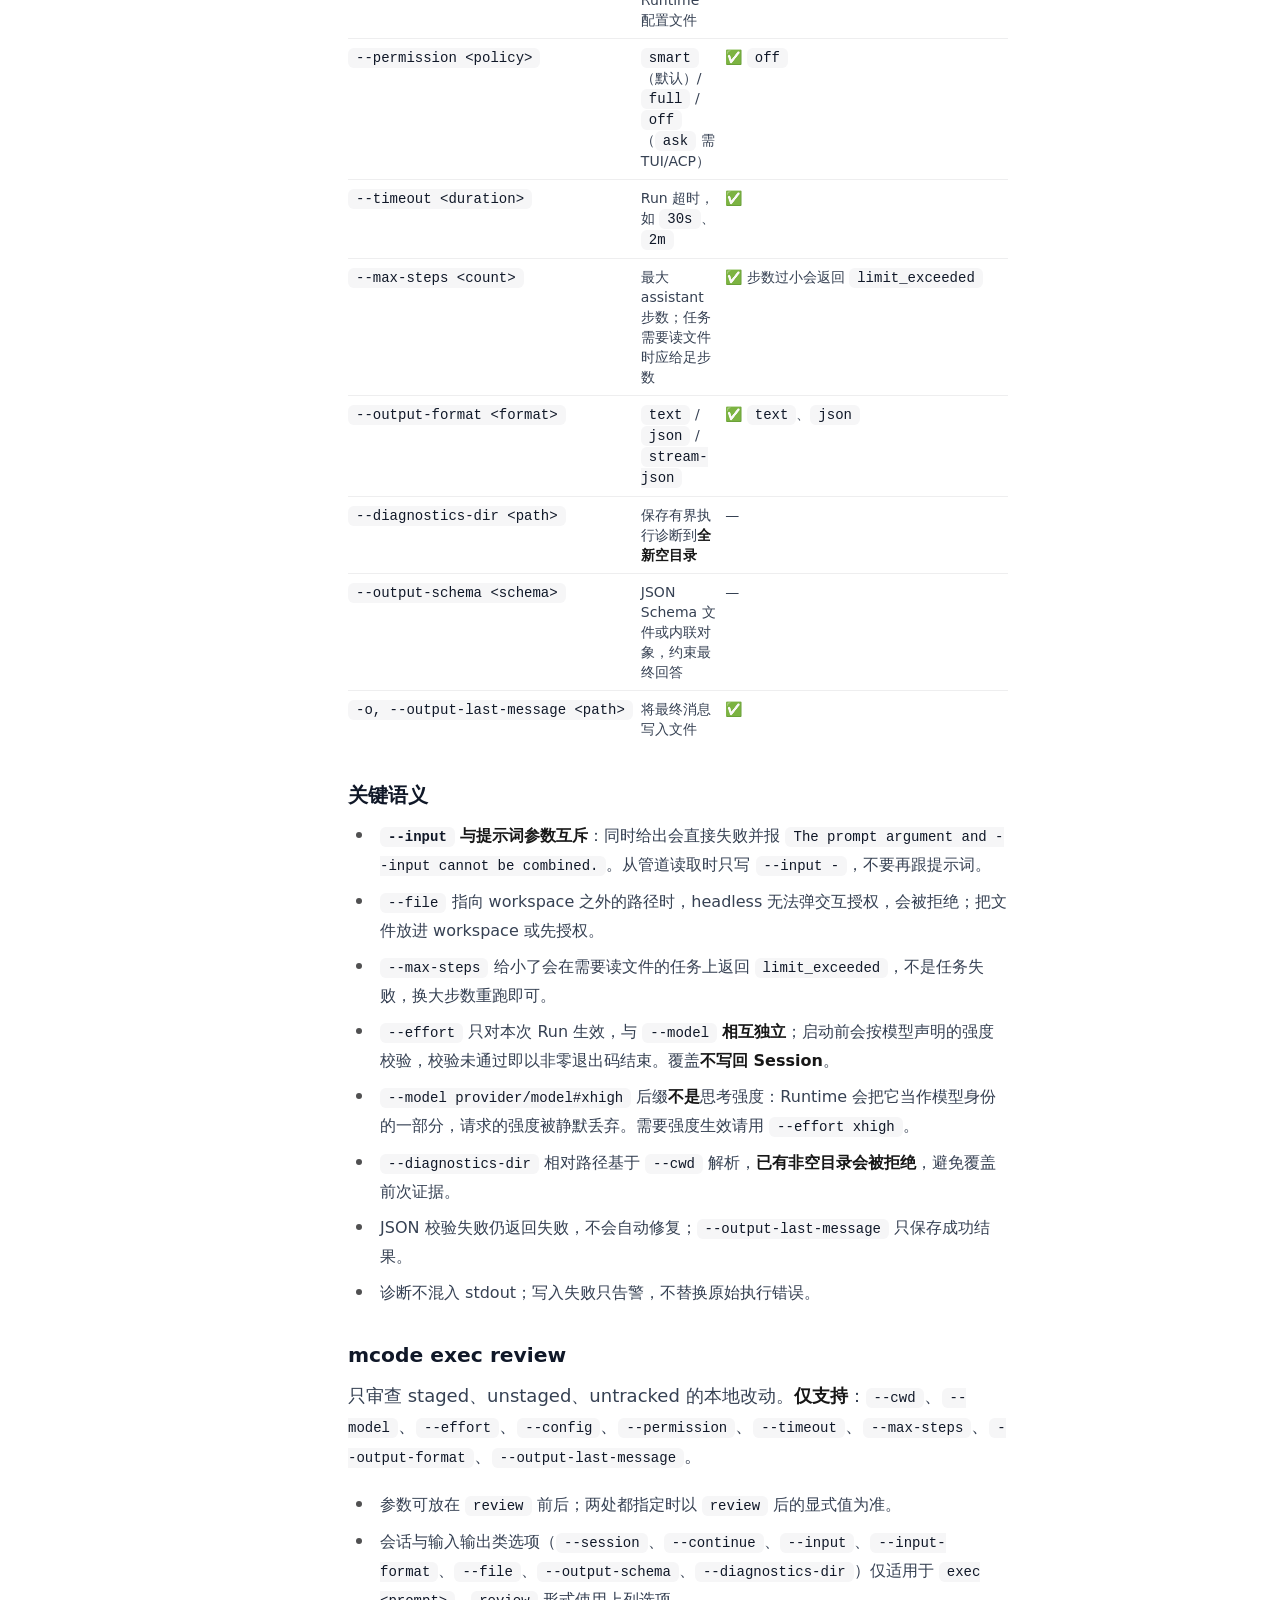
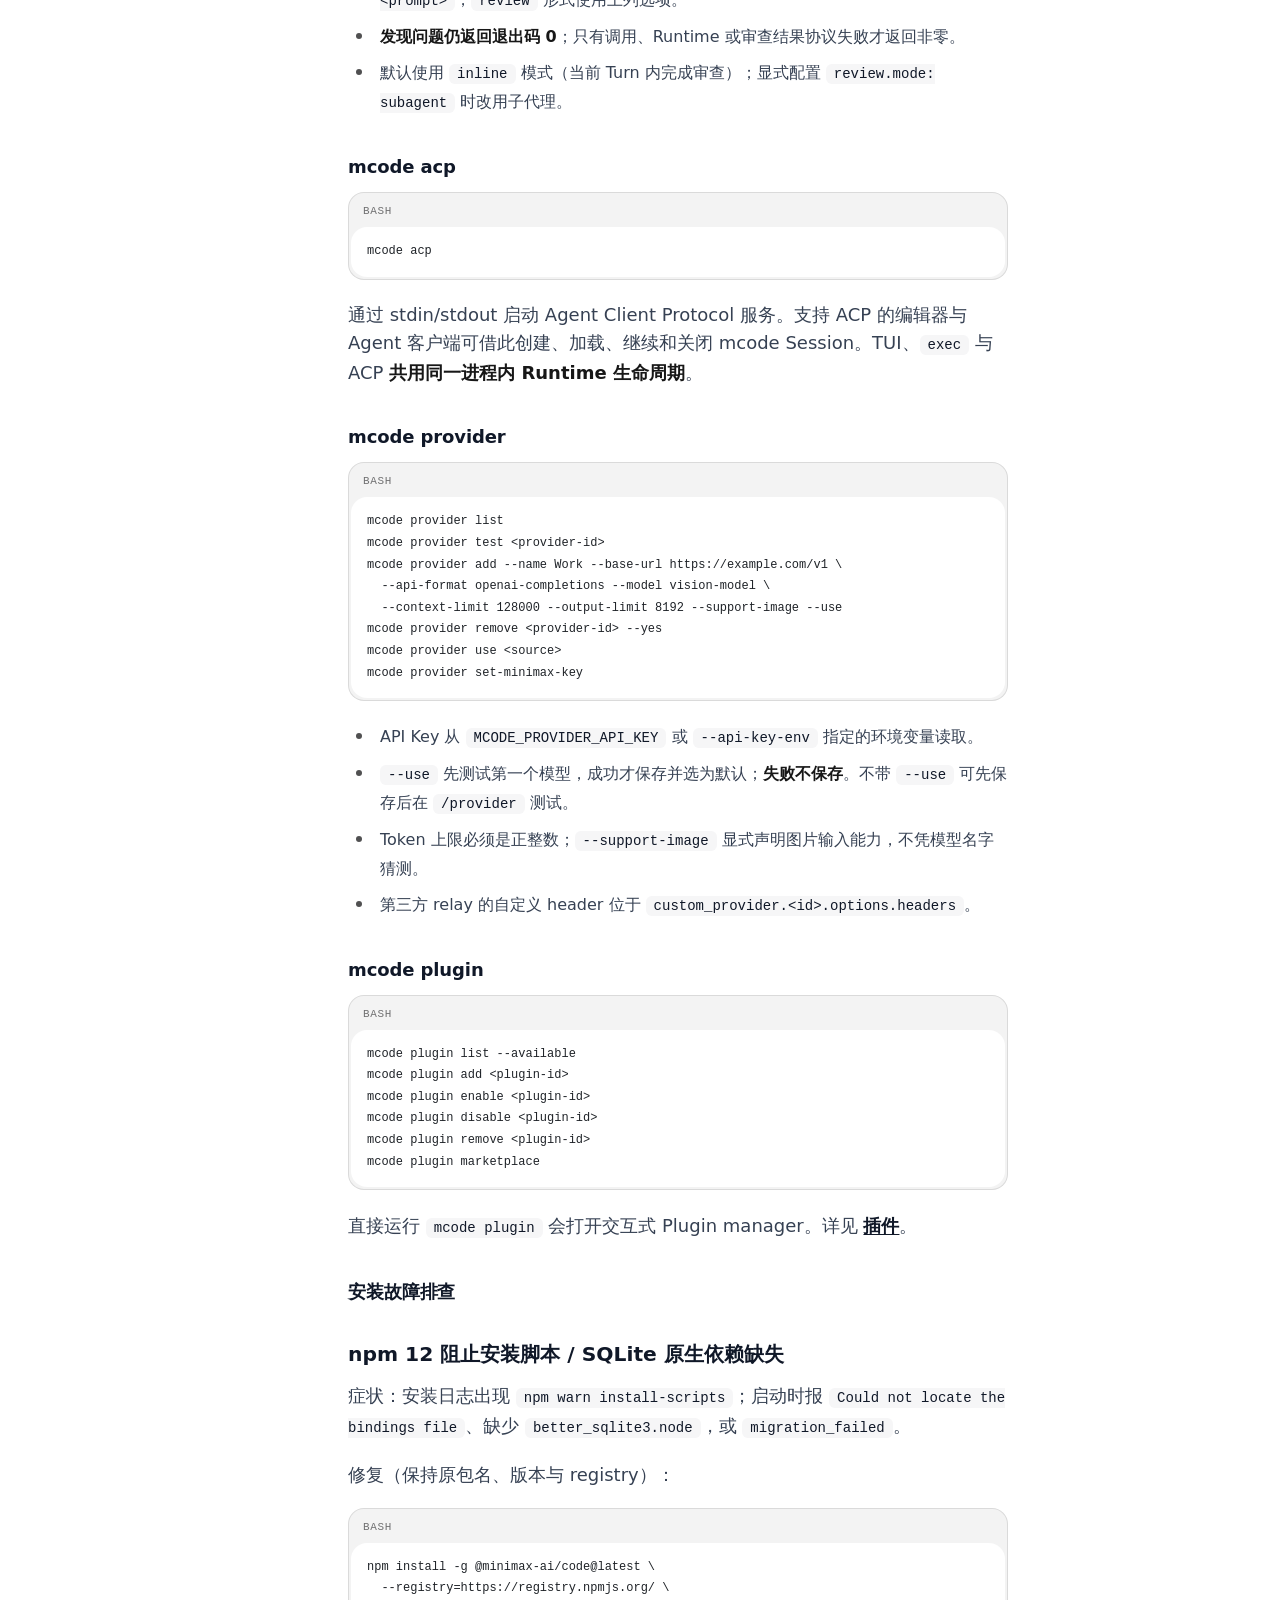
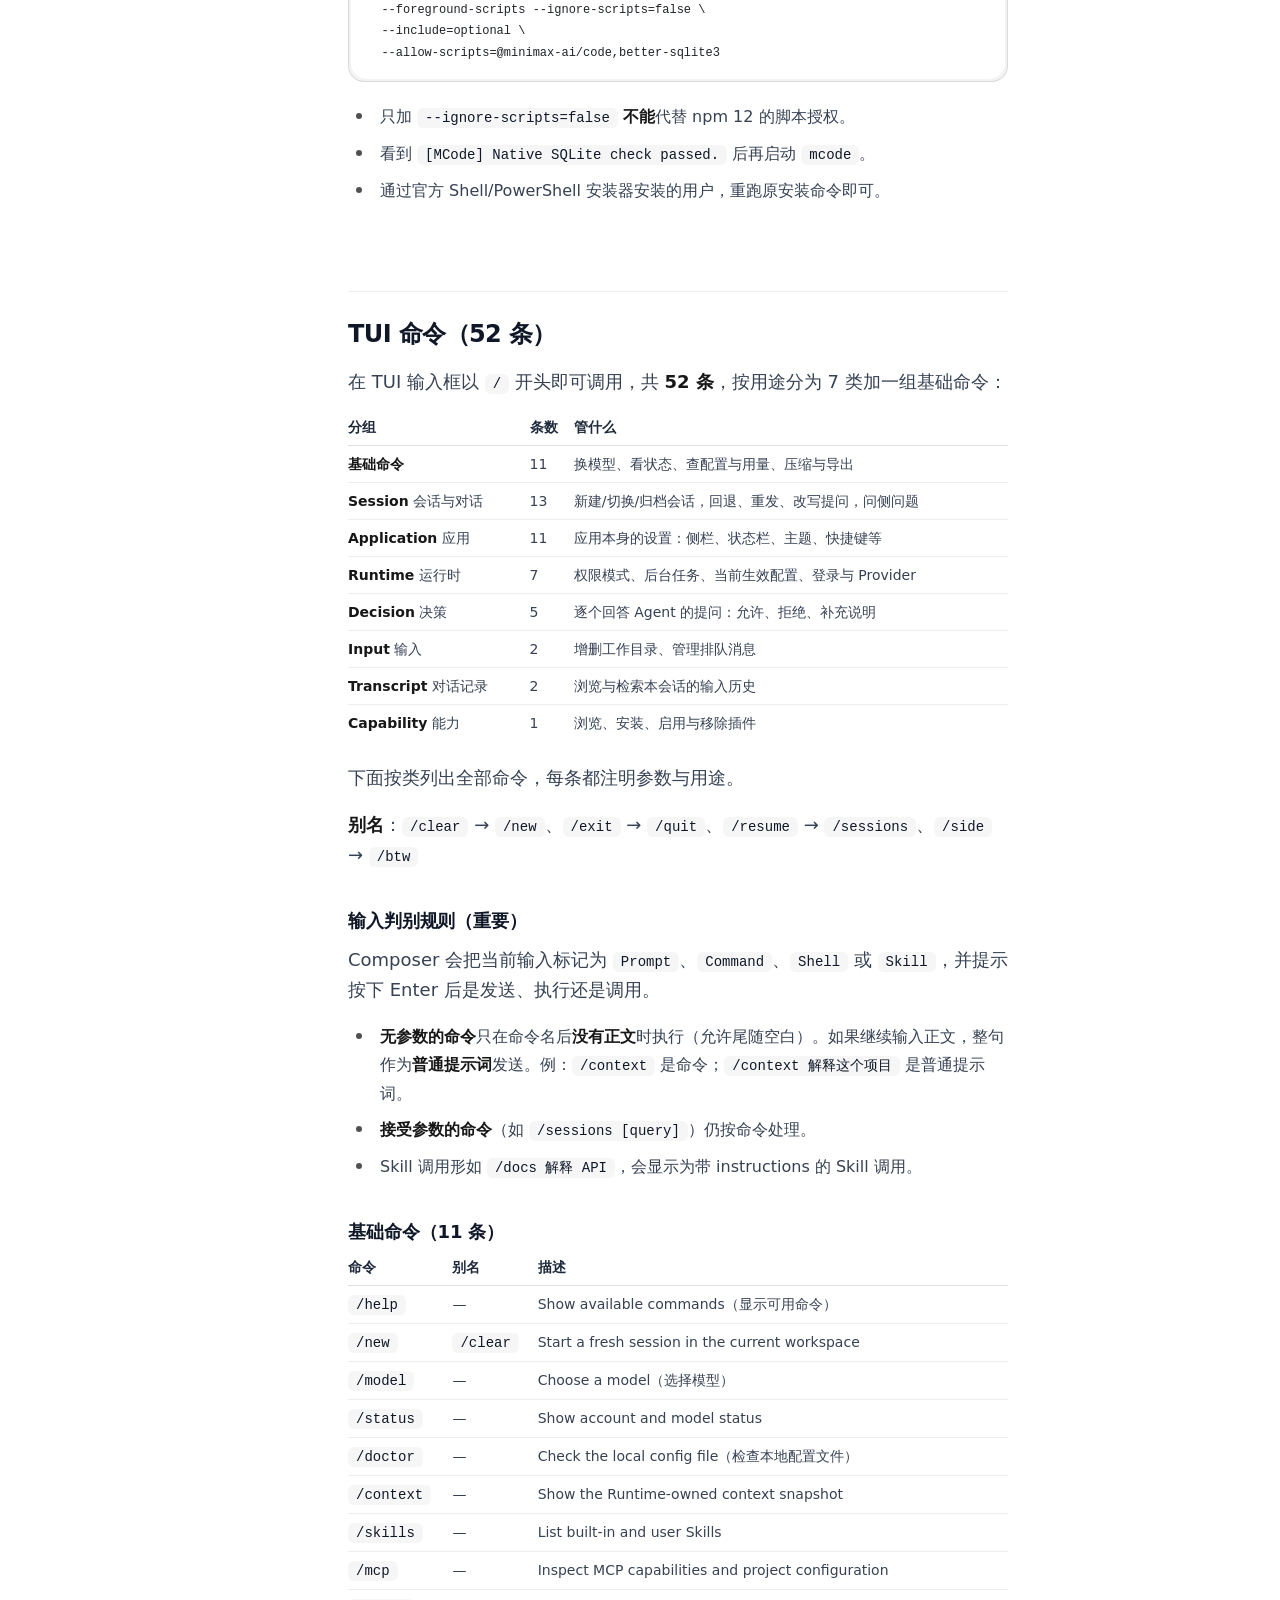
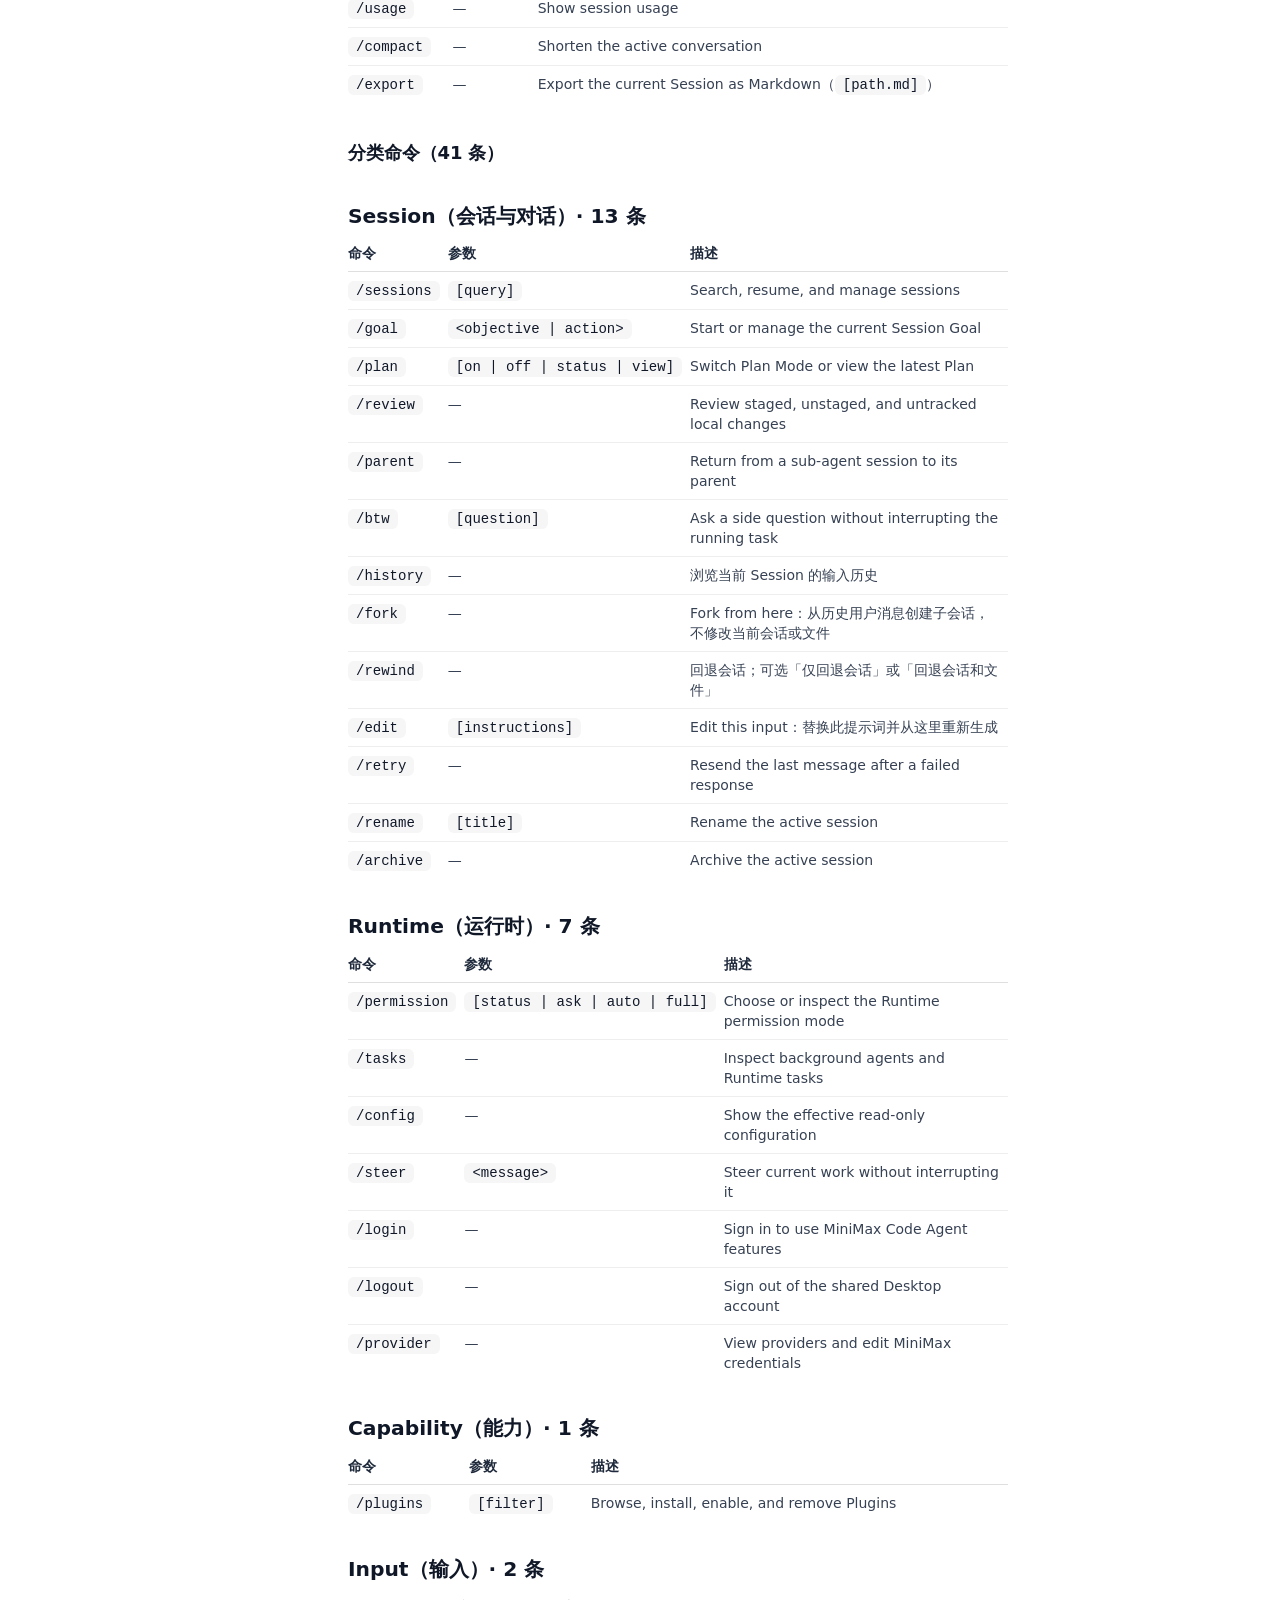
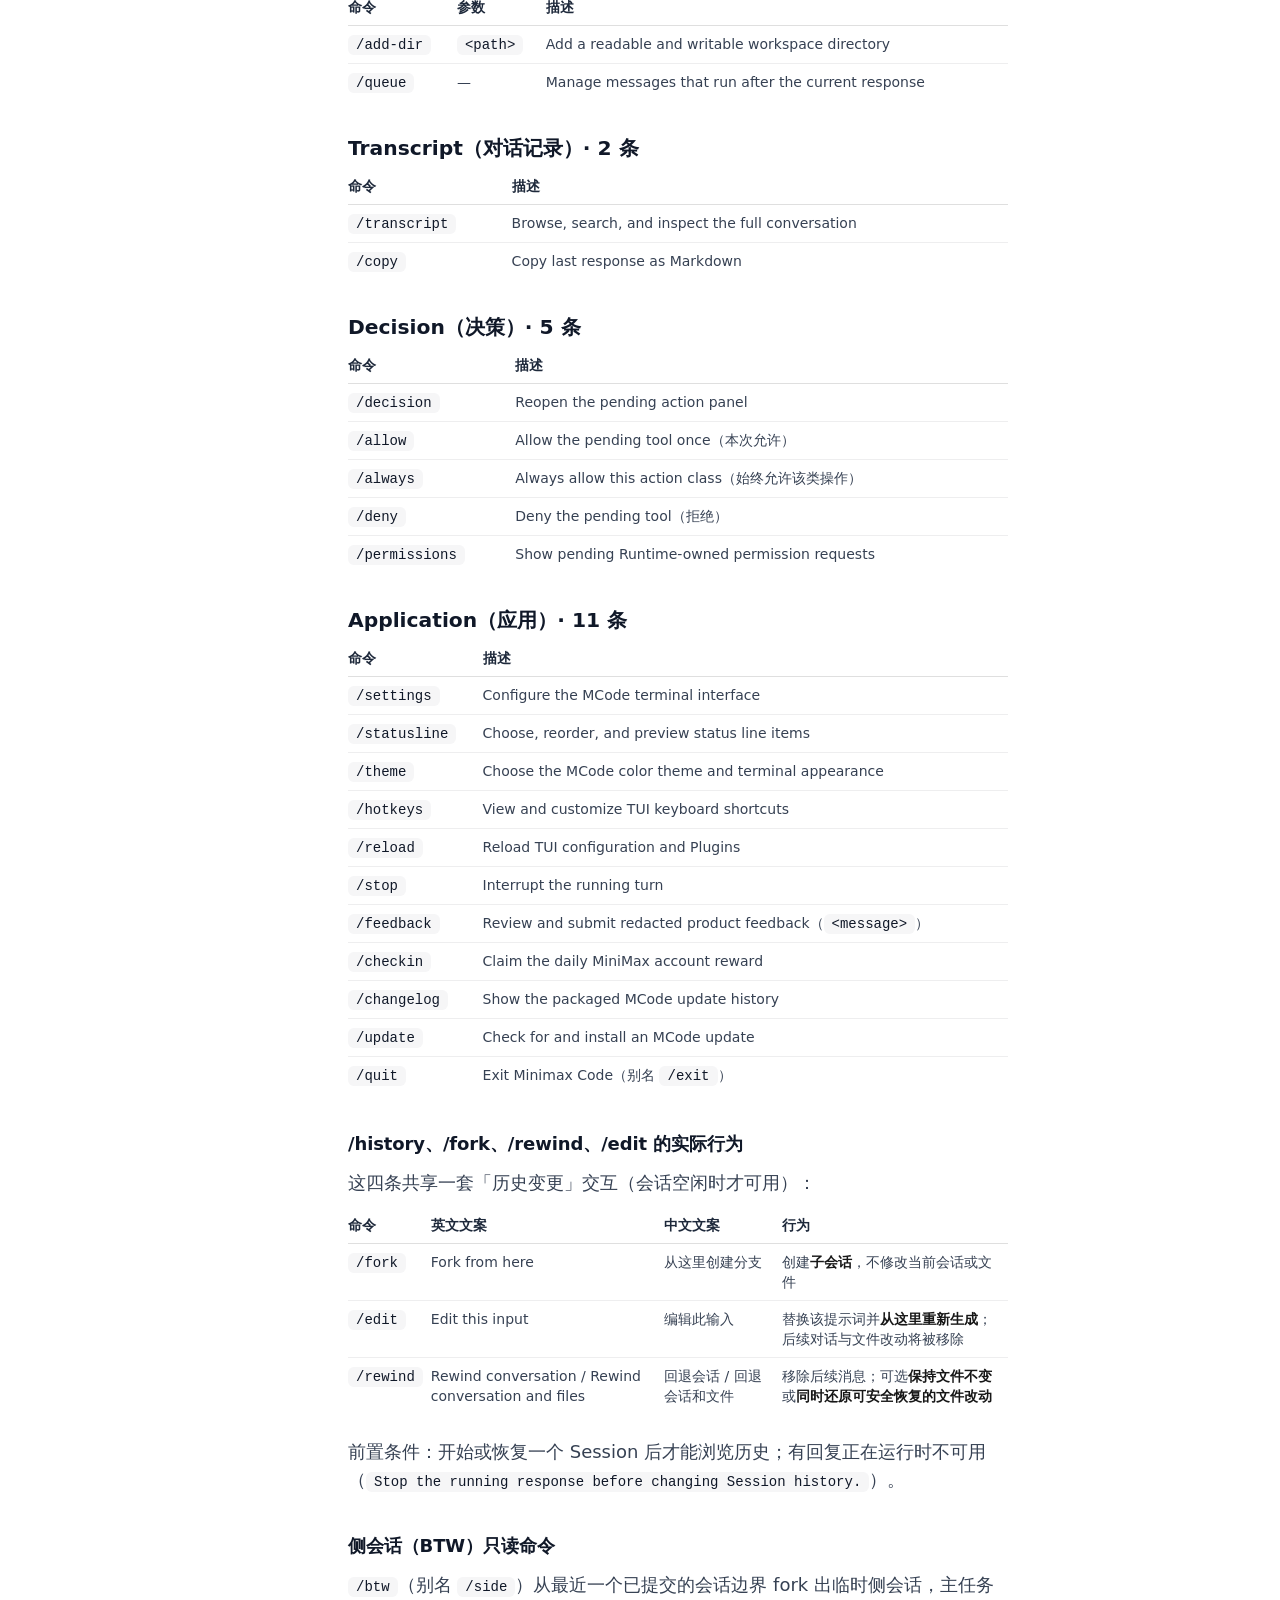
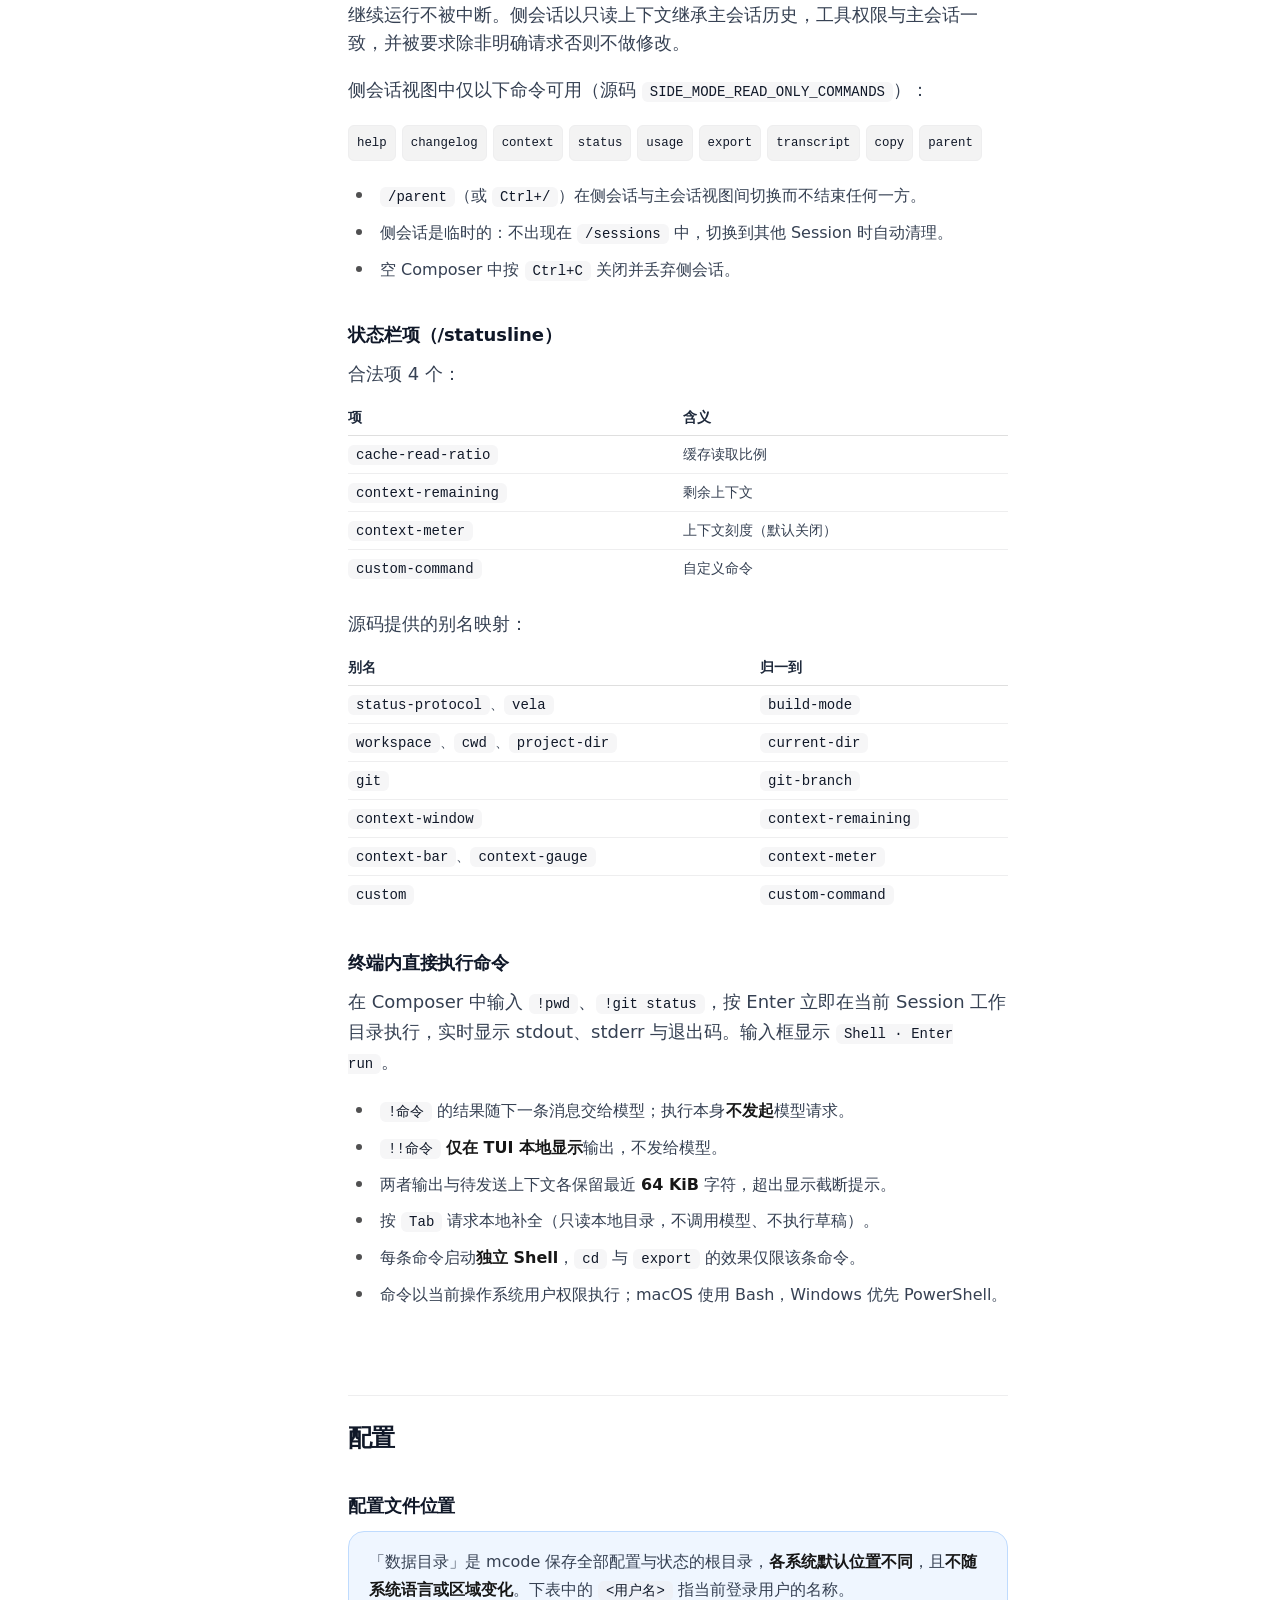
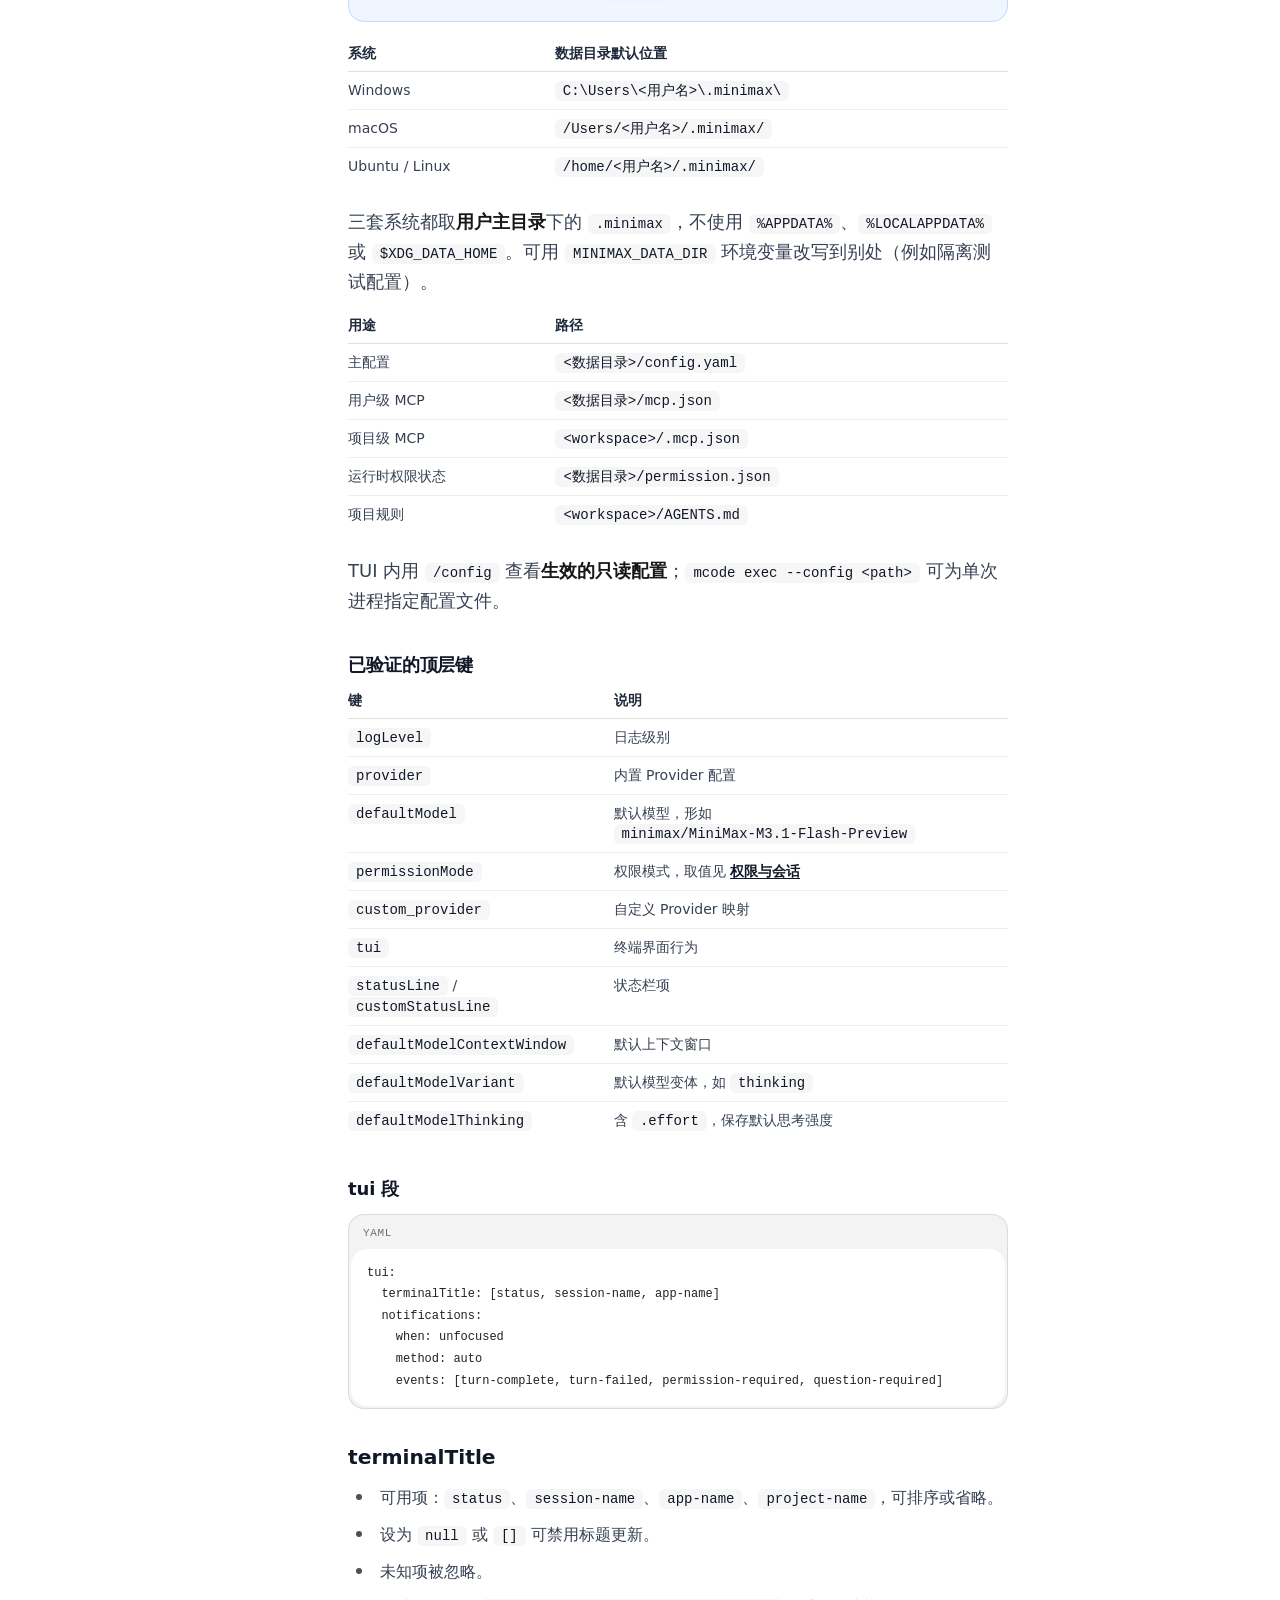
==== commit 6bc61b12: "style(mcode-docs): 去掉右栏大纲的「在此页面」标题 整站是一个 HTML 文件的单页应用,所有章节本来就在同一页上, 「On this page / 在此页面」在陈述一件恒为真的事实" ====
--- a/plugins/weekbin/mcode-docs/site/index.html
+++ b/plugins/weekbin/mcode-docs/site/index.html
@@ -1580,7 +1580,6 @@
   </main>
 
   <aside class="toc" id="toc" aria-label="本页大纲">
-    <p class="toc-title"><svg viewBox="0 0 24 24" width="14" height="14" aria-hidden="true" focusable="false"><path d="M8 6h13M8 12h13M8 18h13" fill="none" stroke="currentColor" stroke-width="1.7" stroke-linecap="round"/><path d="M3.5 6h.01M3.5 12h.01M3.5 18h.01" fill="none" stroke="currentColor" stroke-width="1.9" stroke-linecap="round"/></svg>在此页面</p>
     <nav id="tocNav" aria-label="本页大纲导航"></nav>
   </aside>
 </div>
--- a/plugins/weekbin/mcode-docs/site/assets/style.css
+++ b/plugins/weekbin/mcode-docs/site/assets/style.css
@@ -1,25 +1,13 @@
-/* ============================================================
-   mcode-docs · 静态文档站样式
-   设计令牌取自 MiniMax 官网（www.minimax.cn）
-   浅色优先（不跟随系统偏好），深色为可选
-   无外部字体 / 无 CDN / 无网络请求
-   ============================================================ */
-
-/* ============================================================
-   mcode-docs · 静态文档站样式
-   设计令牌逐一取自 https://platform.minimax.cn/docs/api-reference/api-overview
-   的真实计算样式（404 个 CSS 变量 + 关键元素 getComputedStyle）
-   浅色优先（不跟随系统偏好），深色为可选
-   无外部字体 / 无 CDN / 无网络请求
-   ============================================================ */
-
 /* ============================================================
    mcode-docs · 静态文档站样式
    令牌来源：https://platform.minimax.cn/docs/api-reference/api-overview
-     · mint 调色板 17 令牌 —— 页面内联 <style> 的 :root 块，逐字抄录
-     · :root,:host 54 条 —— 官方 Tailwind 主题原语，逐字抄录
+     · mint 调色板 14 令牌 —— 页面内联 <style> 的 :root 块，逐字抄录
+     · :root,:host 19 条 —— 官方 Tailwind 主题原语，逐字抄录
      · --tw-prose-* —— 官方排版令牌（slate 色板），逐字抄录
      · 其余组件值 —— 页面元素 getComputedStyle 实测
+  ①②③ 三组抄录令牌一律「仅保留本站实际引用项」：声明后若在任何地方都没有
+  var() 引用——包括只被另一个死令牌别名引用的情况——即不保留。
+  全表当前 114 条，声明数与可达数相等（无死变量）。
    组件几何与中性灰 —— 另据 platform.minimaxi.com 官方文档站截图实测
      （1920px 视口、浅色主题，1920 宽坐标系逐像素取样，见 ⑥）
    ⚠ 上游 --tw-prose-* 为偏蓝的 slate 色板，官方文档站**实际渲染**的中性灰
@@ -28,18 +16,15 @@
    无外部字体 / 无 CDN / 无网络请求
    ============================================================ */
 
-/* ---------- ① mint 调色板（官方 :root，17 令牌，逐字） ---------- */
+/* ---------- ① mint 调色板（官方 :root，14 令牌，逐字） ---------- */
 :root {
   --primary:            24 30 37;
   --primary-light:      74 222 128;
-  --primary-dark:       24 30 37;
-  --tooltip-foreground: 255 255 255;
   --background-light:   255 255 255;
   --background-dark:    10 13 13;
   --gray-50:            243 243 243;
   --gray-100:           238 238 239;
   --gray-200:           223 223 223;
-  --gray-300:           206 206 207;
   --gray-400:           159 159 159;
   --gray-500:           112 112 113;
   --gray-600:           80 80 81;
@@ -54,21 +39,15 @@
   --color-green-400: #4ade80;
   --color-green-600: #16a34a;
 
-  --container-sm: 24rem;   --container-md: 28rem;
-  --container-xl: 36rem;   --container-2xl: 42rem;
-  --container-4xl: 56rem;  --container-5xl: 64rem;
-
   --text-sm: .875rem;  --text-base: 1rem;
-  --text-lg: 1.125rem; --text-xl: 1.25rem;  --text-2xl: 1.5rem;
-  --text-4xl: 2.25rem;
+  --text-lg: 1.125rem; --text-xl: 1.25rem;
 
   --font-weight-normal: 400;    --font-weight-medium: 500;
-  --font-weight-semibold: 600; --font-weight-bold: 700;
-
-  --tracking-tight: -.025em;
-  --tracking-normal: 0em;      --tracking-wide: .025em;
-
-  --leading-normal: 1.5;  --leading-relaxed: 1.625;
+  --font-weight-semibold: 600;
+
+  --tracking-normal: 0em;
+
+  --leading-normal: 1.5;
 
   --default-transition-duration: .15s;
   --default-transition-timing-function: cubic-bezier(.4,0,.2,1);
@@ -85,26 +64,17 @@
   --default-border-color: var(--gray-100);
 }
 
-/* ---------- ③ 官方排版令牌 --tw-prose-*（slate 色板，逐字） ---------- */
+/* ---------- ③ 官方排版令牌 --tw-prose-*（slate 色板，逐字；仅保留本站实际引用项） ---------- */
 :root {
   --tw-prose-body:          oklch(37.3% .034 259.733);
   --tw-prose-headings:      oklch(21% .034 264.665);
-  --tw-prose-lead:          oklch(44.6% .03 256.802);
   --tw-prose-links:         oklch(21% .034 264.665);
-  --tw-prose-bold:          oklch(21% .034 264.665);
-  --tw-prose-counters:      oklch(55.1% .027 264.364);
   --tw-prose-bullets:       oklch(86.9% .005 56.366);
-  --tw-prose-hr:            oklch(92.3% .003 48.717);
-  --tw-prose-quotes:        oklch(21% .034 264.665);
-  --tw-prose-quote-borders: oklch(92.3% .003 48.717);
   --tw-prose-captions:      oklch(55.1% .027 264.364);
   --tw-prose-kbd:           oklch(21% .034 264.665);
   --tw-prose-kbd-shadows:   oklab(21% -.00316127 -.0338527/.1);
   --tw-prose-code:          oklch(21% .034 264.665);
-  --tw-prose-pre-code:      oklch(92.3% .003 48.717);
-  --tw-prose-pre-bg:        oklch(26.8% .007 34.298);
   --tw-prose-th-borders:    oklch(86.9% .005 56.366);
-  --tw-prose-td-borders:    oklch(92.3% .003 48.717);
 }
 
 /* ---------- ④ 语义别名：一律指向官方令牌 ---------- */
@@ -114,11 +84,7 @@
                     "Liberation Mono","Courier New",monospace;
 
   /* 以下均为 ①②③ 中官方令牌的引用，不引入新值 */
-  --g-50:  var(--gray-50);   --g-100: var(--gray-100);
-  --g-200: var(--gray-200);  --g-300: var(--gray-300);
-  --g-400: var(--gray-400);  --g-500: var(--gray-500);
-  --g-600: var(--gray-600);  --g-700: var(--gray-700);
-  --g-800: var(--gray-800);  --g-900: var(--gray-900);
+  --g-100: var(--gray-100);
 
   --bg:        var(--color-background-light);
   --bg-soft:   rgb(var(--gray-50));            /* 实测代码块语言栏 #FAFAFA 的近邻官方面 */
@@ -136,7 +102,6 @@
   --border-strong: rgb(var(--gray-200));
 
   --accent:     var(--color-primary);
-  --accent-fg:  rgb(var(--background-light));
   --accent-bg:  rgb(var(--primary) / 0.1);      /* 官网实测侧栏激活态 oklab(0.232…/0.1) */
 
   --inline-bg:     rgb(var(--gray-100) / 0.5); /* 实测 oklab(...)/0.5 */
@@ -166,11 +131,9 @@
   --mark-bg: color-mix(in oklab, var(--color-green-400) 30%, transparent);
 
   --yes-fg: var(--color-green-600);
-  --yes-bg: color-mix(in oklab, var(--color-green-400) 16%, transparent);
   /* 以下取自官方 CSS 内既有的 Tailwind 工具值 */
-  --warn-fg: #854D0E;  --warn-bg: #FFFBEB;  --warn-border: #FDE68A; /* amber-800 / amber-50 / amber-200 */
-  --no-fg:   #991B1B;  --no-bg:   #FEF2F2;  --no-border:   #FECACA; /* red-800   / red-50   / red-200   */
-  --na-fg: var(--g-500); --na-bg: var(--g-100);
+  --warn-bg: #FFFBEB;  --warn-border: #FDE68A; /* amber-50 / amber-200 */
+  --no-fg:   #991B1B;                           /* red-800 */
 
   --ring: color-mix(in srgb, var(--color-primary) 55%, transparent);
   --hr:   1px solid rgb(var(--default-border-color));   /* 官方 prose hr: border-top-width 1px */
@@ -207,41 +170,25 @@
   --tw-prose-invert-body:          oklch(86.9% .005 56.366);
   --tw-prose-invert-headings:      #fff;
   --tw-prose-invert-links:         #fff;
-  --tw-prose-invert-lead:          oklch(70.7% .022 261.325);
-  --tw-prose-invert-bold:          #fff;
-  --tw-prose-invert-counters:      oklch(70.7% .022 261.325);
   --tw-prose-invert-bullets:       oklch(44.4% .011 73.639);
   --tw-prose-invert-hr:            oklch(37.3% .034 259.733);
-  --tw-prose-invert-quotes:        oklch(96.7% .003 264.542);
-  --tw-prose-invert-quote-borders: oklch(37.3% .034 259.733);
   --tw-prose-invert-captions:      oklch(70.7% .022 261.325);
   --tw-prose-invert-kbd:           #fff;
   --tw-prose-invert-kbd-shadows:   #ffffff1a;
   --tw-prose-invert-code:          #fff;
   --tw-prose-invert-pre-code:      oklch(86.9% .005 56.366);
-  --tw-prose-invert-pre-bg:        #00000080;
   --tw-prose-invert-th-borders:    oklch(44.4% .011 73.639);
-  --tw-prose-invert-td-borders:    oklch(37.3% .034 259.733);
 
   /* 官方 dark 映射规则 */
   --tw-prose-body:          var(--tw-prose-invert-body);
   --tw-prose-headings:      var(--tw-prose-invert-headings);
-  --tw-prose-lead:          var(--tw-prose-invert-lead);
   --tw-prose-links:         var(--tw-prose-invert-links);
-  --tw-prose-bold:          var(--tw-prose-invert-bold);
-  --tw-prose-counters:      var(--tw-prose-invert-counters);
   --tw-prose-bullets:       var(--tw-prose-invert-bullets);
-  --tw-prose-hr:            var(--tw-prose-invert-hr);
-  --tw-prose-quotes:        var(--tw-prose-invert-quotes);
-  --tw-prose-quote-borders: var(--tw-prose-invert-quote-borders);
   --tw-prose-captions:      var(--tw-prose-invert-captions);
   --tw-prose-kbd:           var(--tw-prose-invert-kbd);
   --tw-prose-kbd-shadows:   var(--tw-prose-invert-kbd-shadows);
   --tw-prose-code:          var(--tw-prose-invert-code);
-  --tw-prose-pre-code:      var(--tw-prose-invert-pre-code);
-  --tw-prose-pre-bg:        var(--tw-prose-invert-pre-bg);
   --tw-prose-th-borders:    var(--tw-prose-invert-th-borders);
-  --tw-prose-td-borders:    var(--tw-prose-invert-td-borders);
 
   /* 以下全部由 ① 中官方令牌推导，不引入新值 */
   --bg:          var(--color-background-dark);
@@ -260,7 +207,6 @@
   --border-strong: rgb(var(--gray-800));
 
   --accent:     var(--color-primary-light);
-  --accent-fg:  rgb(var(--background-dark));
   --accent-bg:  rgb(var(--primary-light) / 0.1);  /* 官网实测 oklab(0.800343…/0.1) */
 
   --inline-bg:  rgb(var(--gray-900));
@@ -292,12 +238,9 @@
   --th-fg:        #fff;
 
   --yes-fg:  var(--color-green-400);
-  --yes-bg:  color-mix(in oklab, var(--color-green-400) 13%, transparent);
-  --warn-fg: #FDE68A;  --warn-bg: oklab(41.3707% .0733197 .0756701 / .2); /* dark:text-amber-200 / dark:bg-amber-900/20 */
+  --warn-bg: oklab(41.3707% .0733197 .0756701 / .2); /* dark:bg-amber-900/20 */
   --warn-border: oklab(47.3189% .0863082 .0900034 / .5);                /* dark:border-amber-800/50 */
-  --no-fg:   #FECACA;  --no-bg:   oklab(57.7099% .191149 .0987651 / .2);  /* dark:text-red-200   / dark:bg-red-600/20   */
-  --no-border: #7F1D1D;                                                  /* dark:border-red-900 */
-  --na-bg:   rgb(var(--gray-900));
+  --no-fg:   #FECACA;                                                    /* dark:text-red-200 */
   --ring:    rgb(var(--primary-light) / .9);
 
   color-scheme: dark;
@@ -566,20 +509,8 @@
   overscroll-behavior: contain;
   padding: 30px 0 40px 2px;
 }
-/* 官方截图实测：标题「在此页面」为常规字号（高 19px ≈ 13px），非 uppercase；
-   条目**无左侧竖线**；当前项 rgb(8,9,11)，非当前项 rgb(66,66,66) */
-.toc-title {
-  display: flex;
-  align-items: center;
-  gap: 6px;
-  margin: 0 0 10px;
-  color: var(--doc-toc-on-fg);
-  font-size: 13px;
-  font-weight: 600;
-  letter-spacing: 0;
-  text-transform: none;
-}
-.toc-title svg { flex: none; }
+/* 官方截图实测：条目**无左侧竖线**、非 uppercase；
+   当前项 rgb(8,9,11)，非当前项 rgb(66,66,66) */
 .toc a {
   display: block;
   padding: 5px 0;
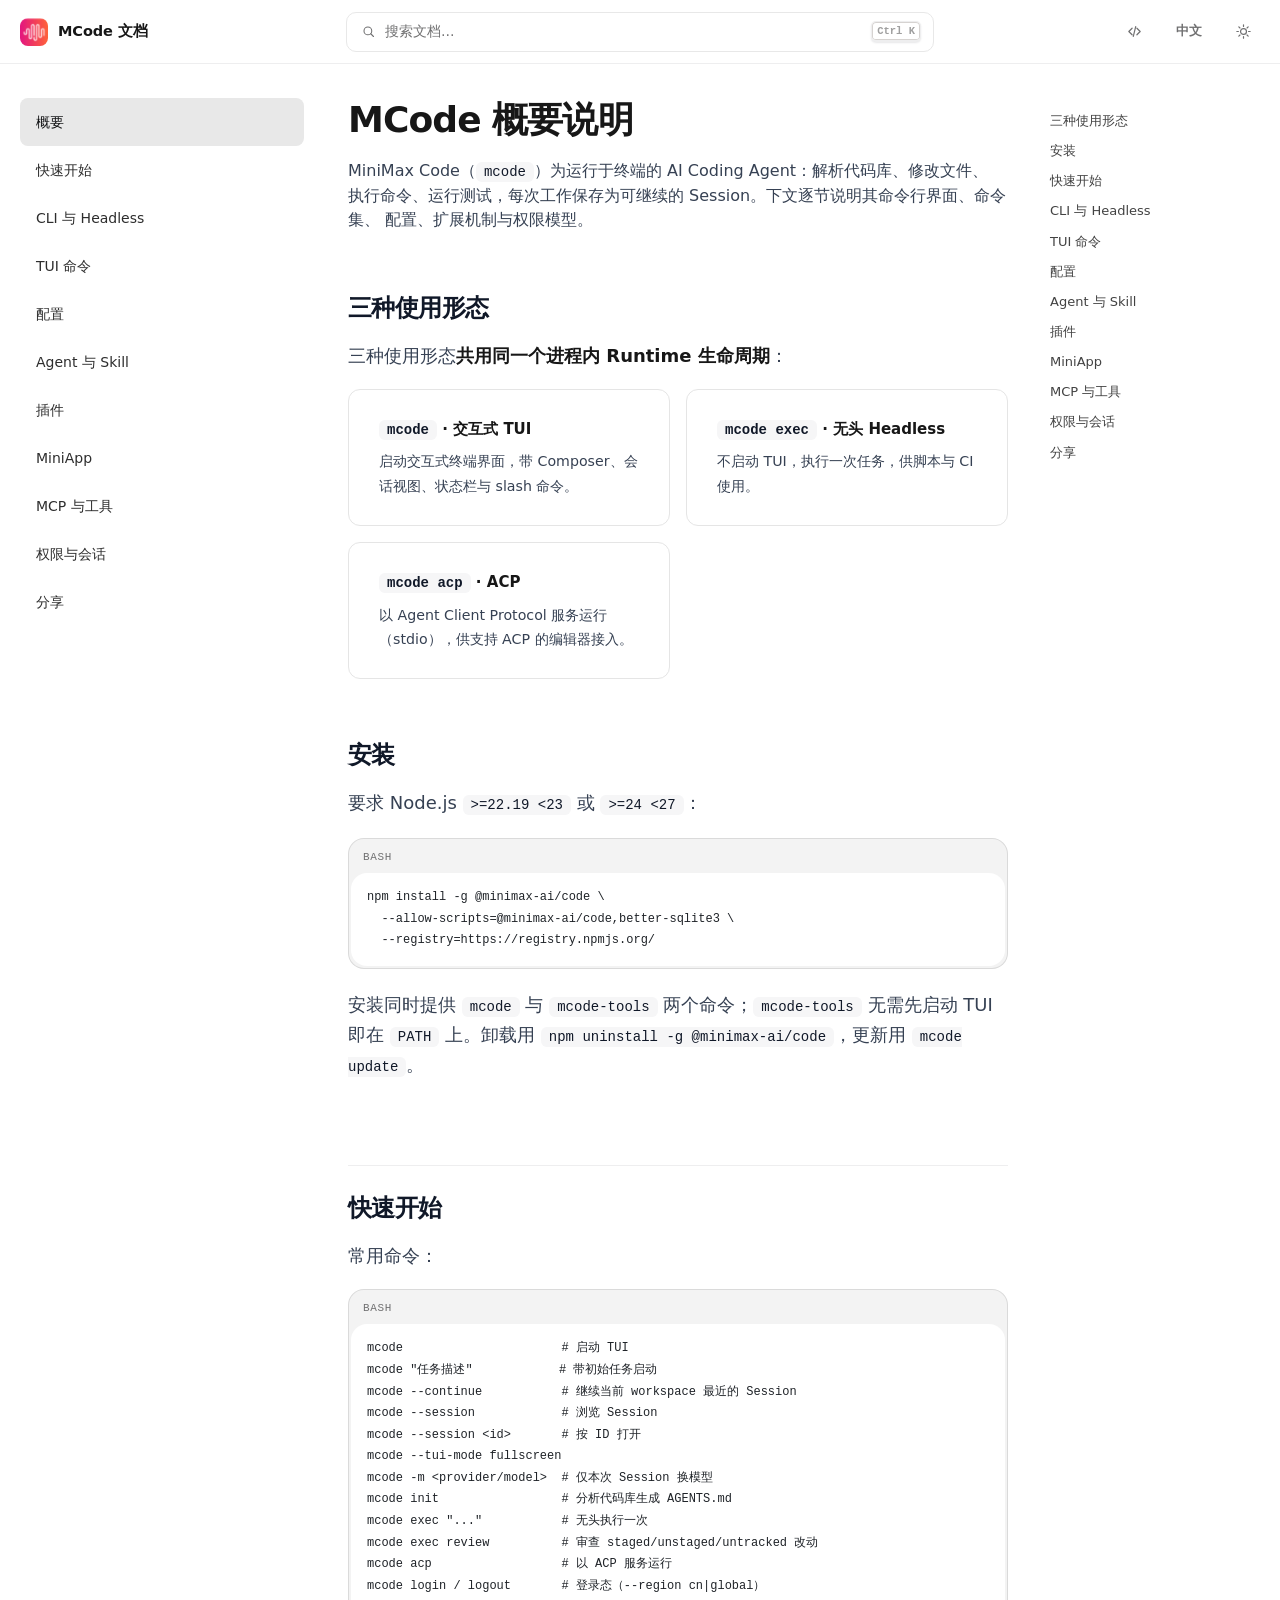
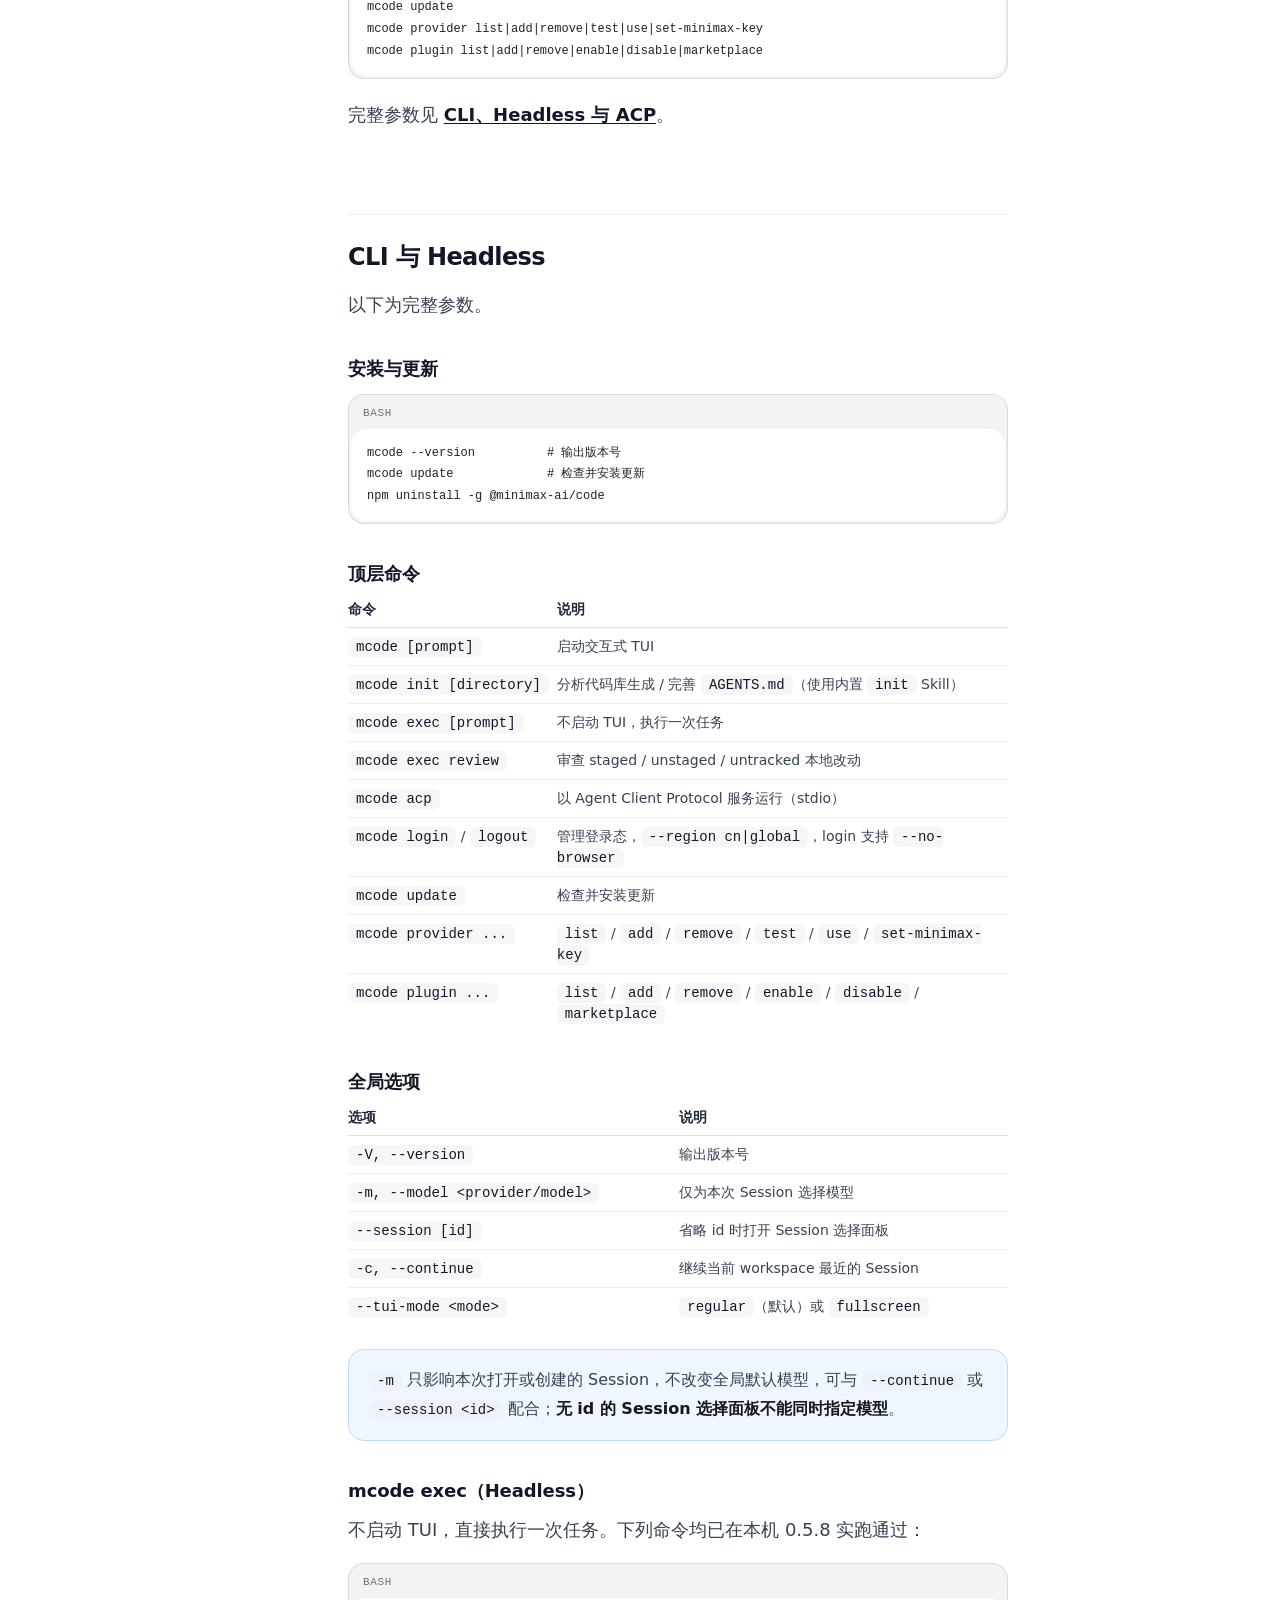
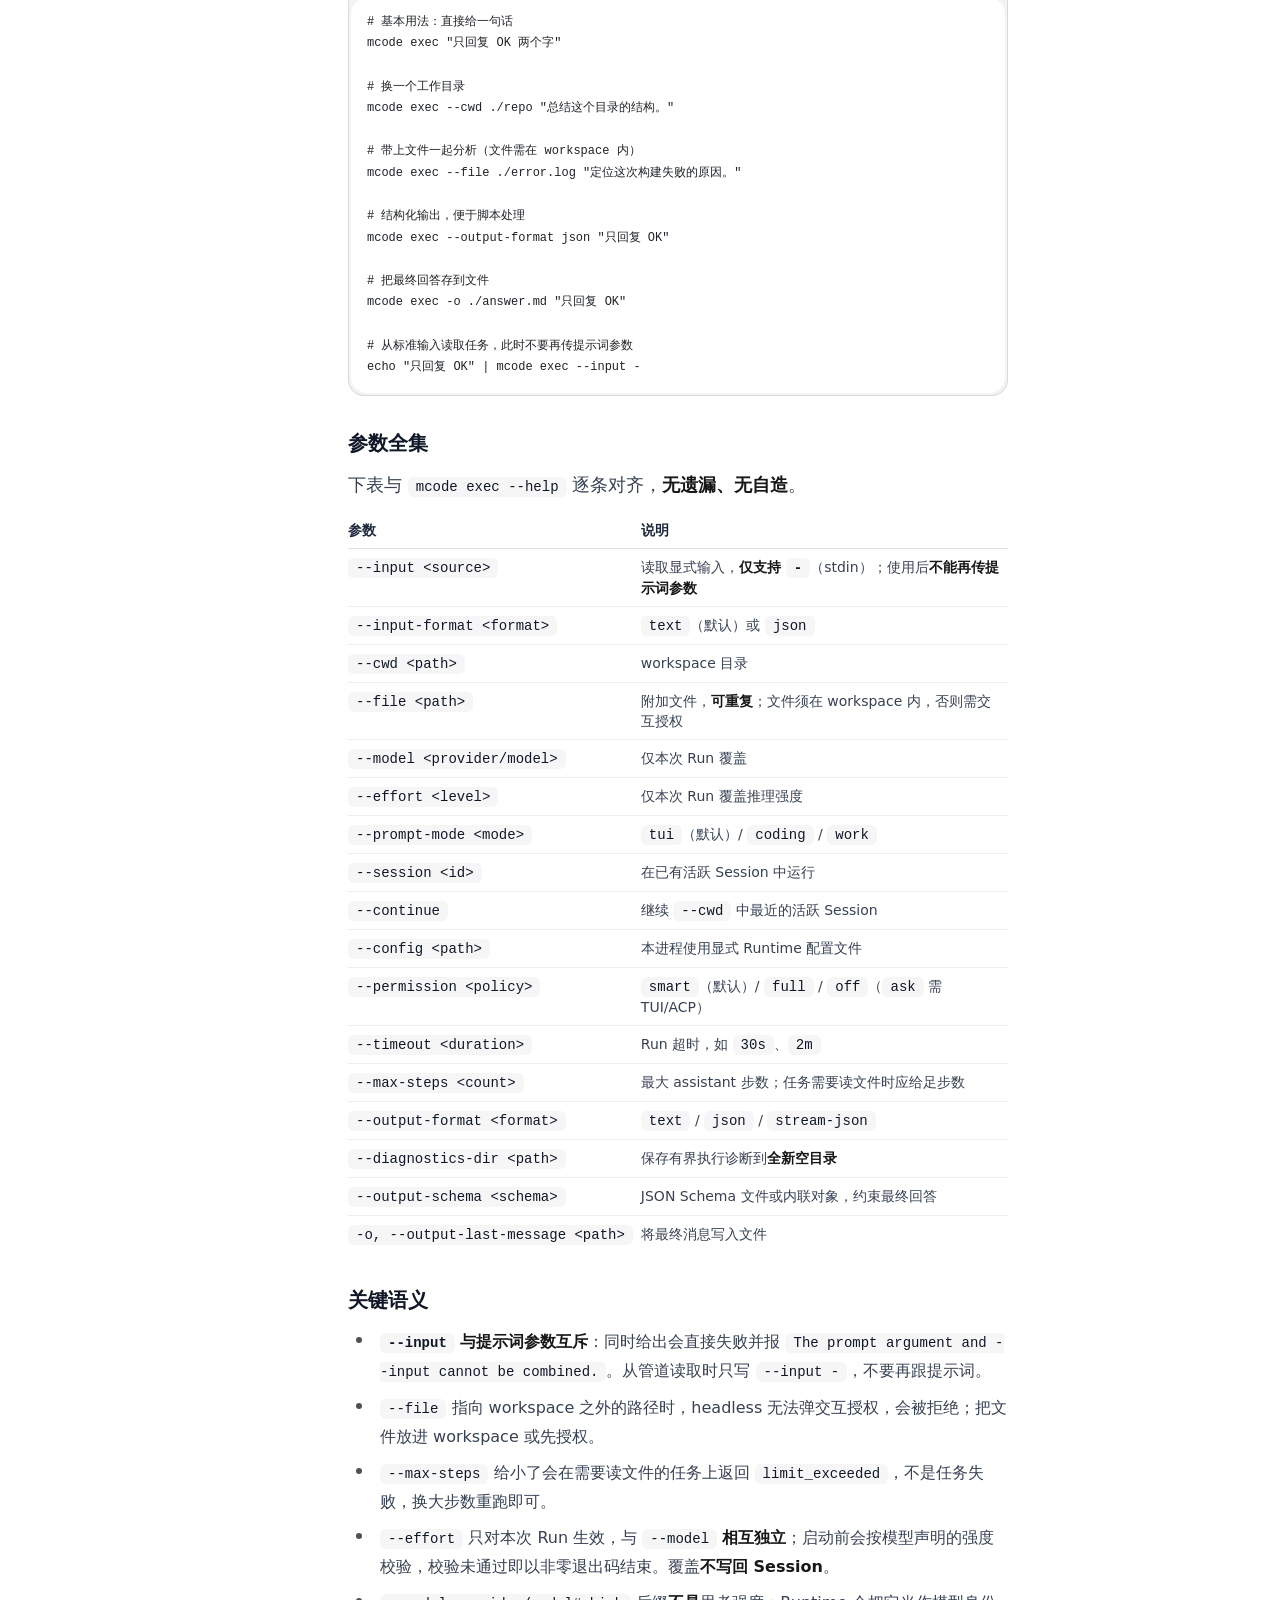
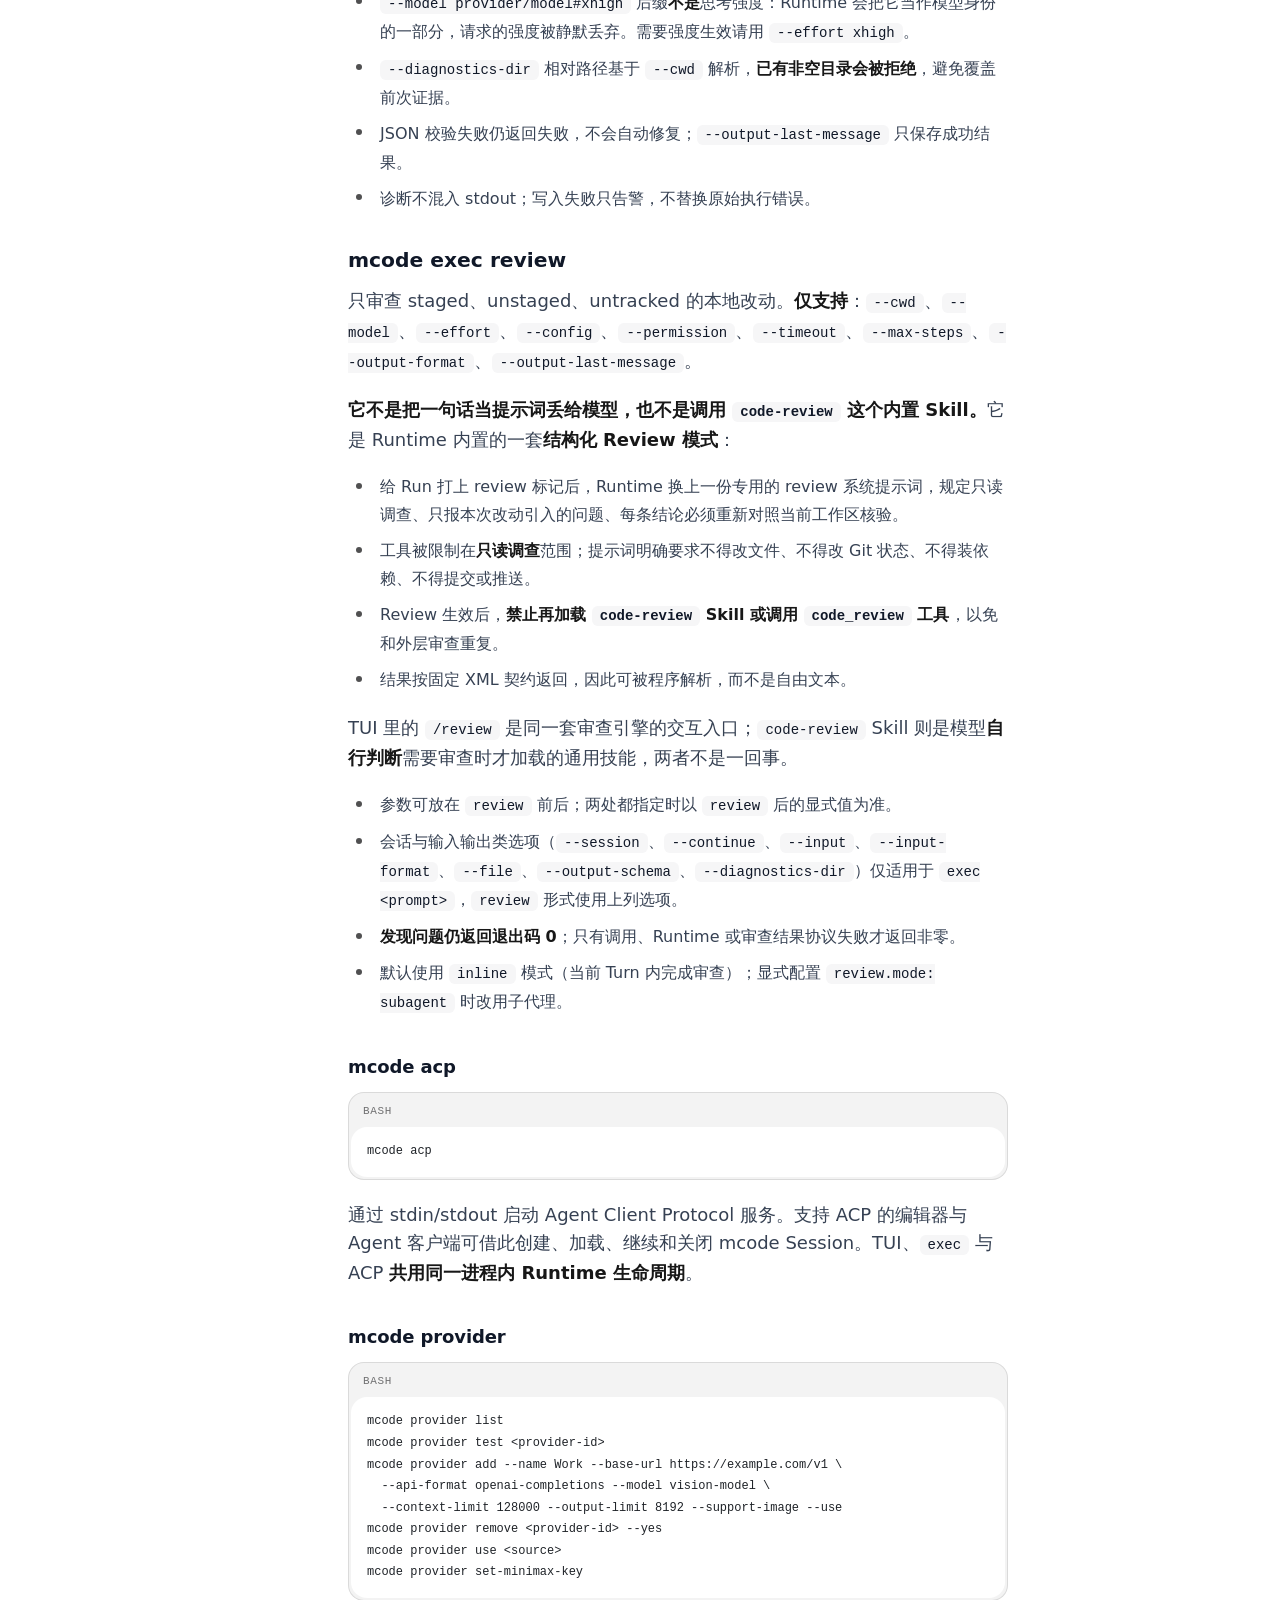
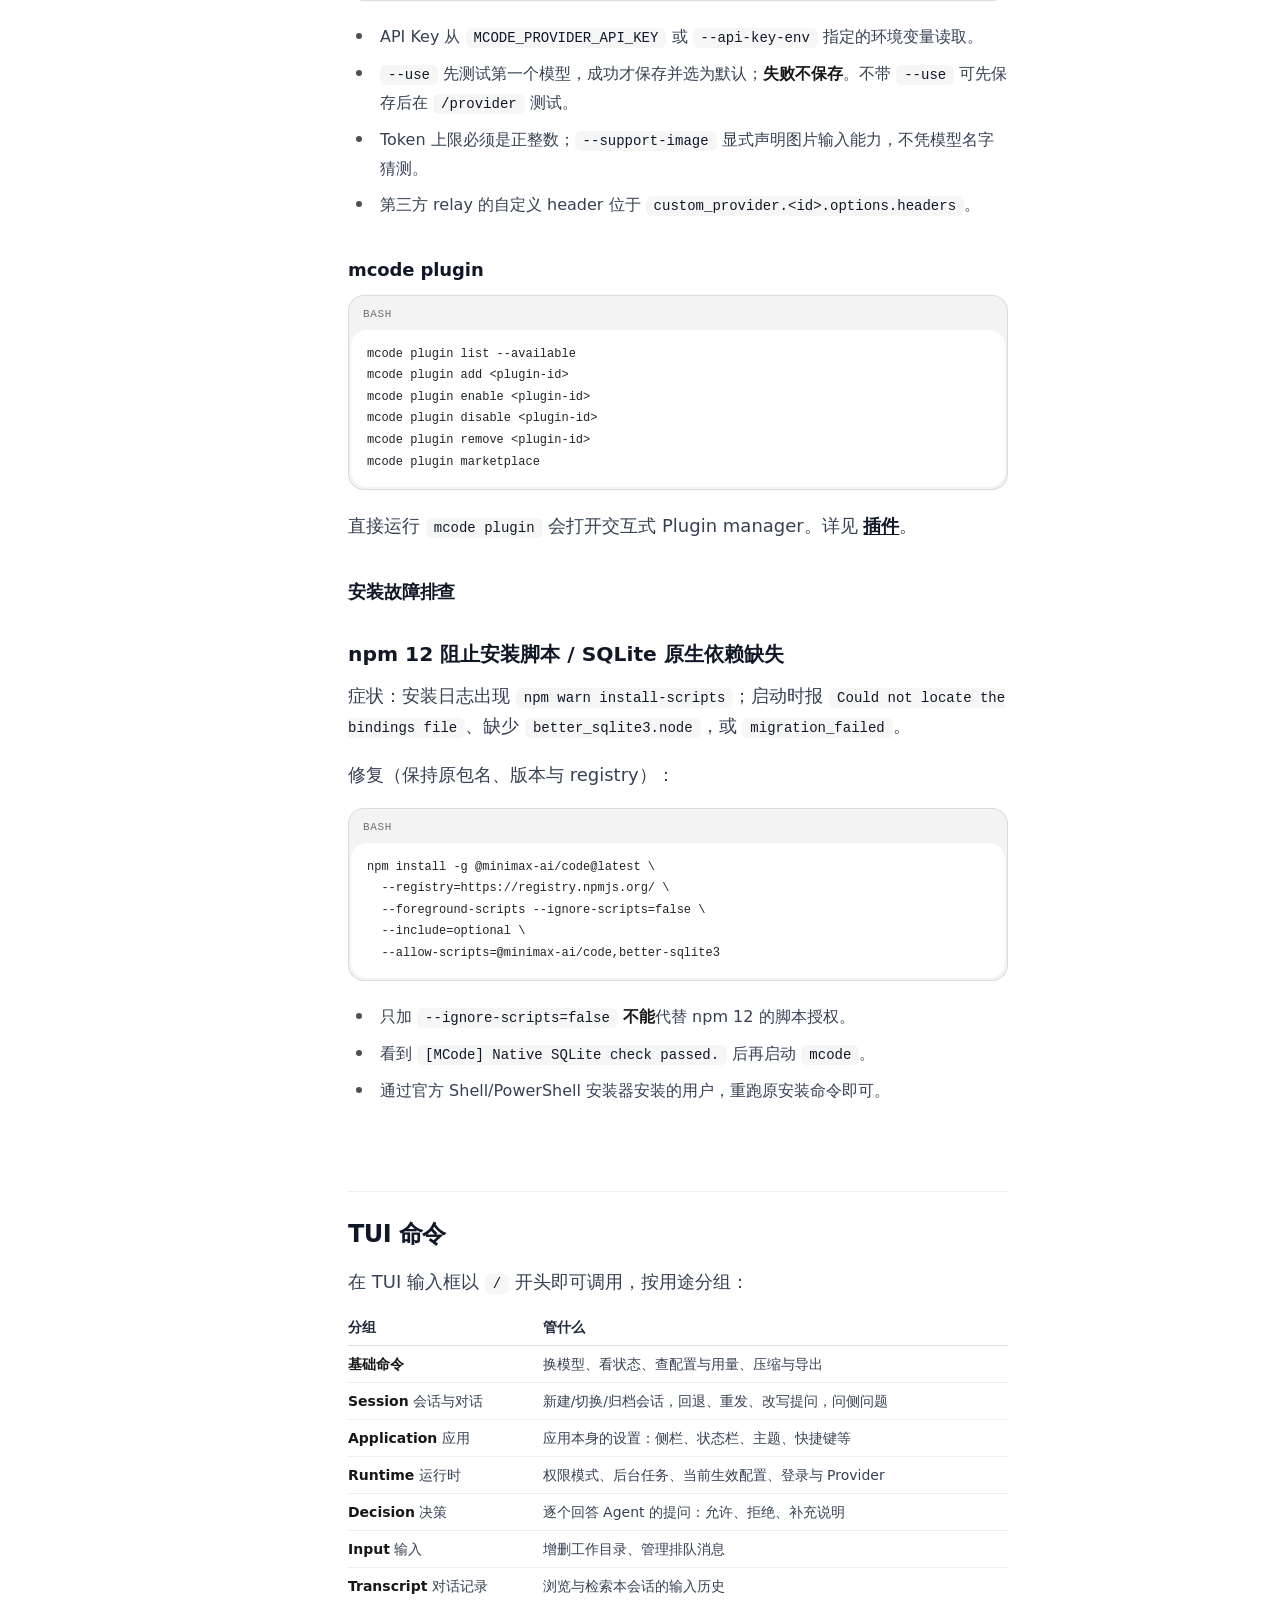
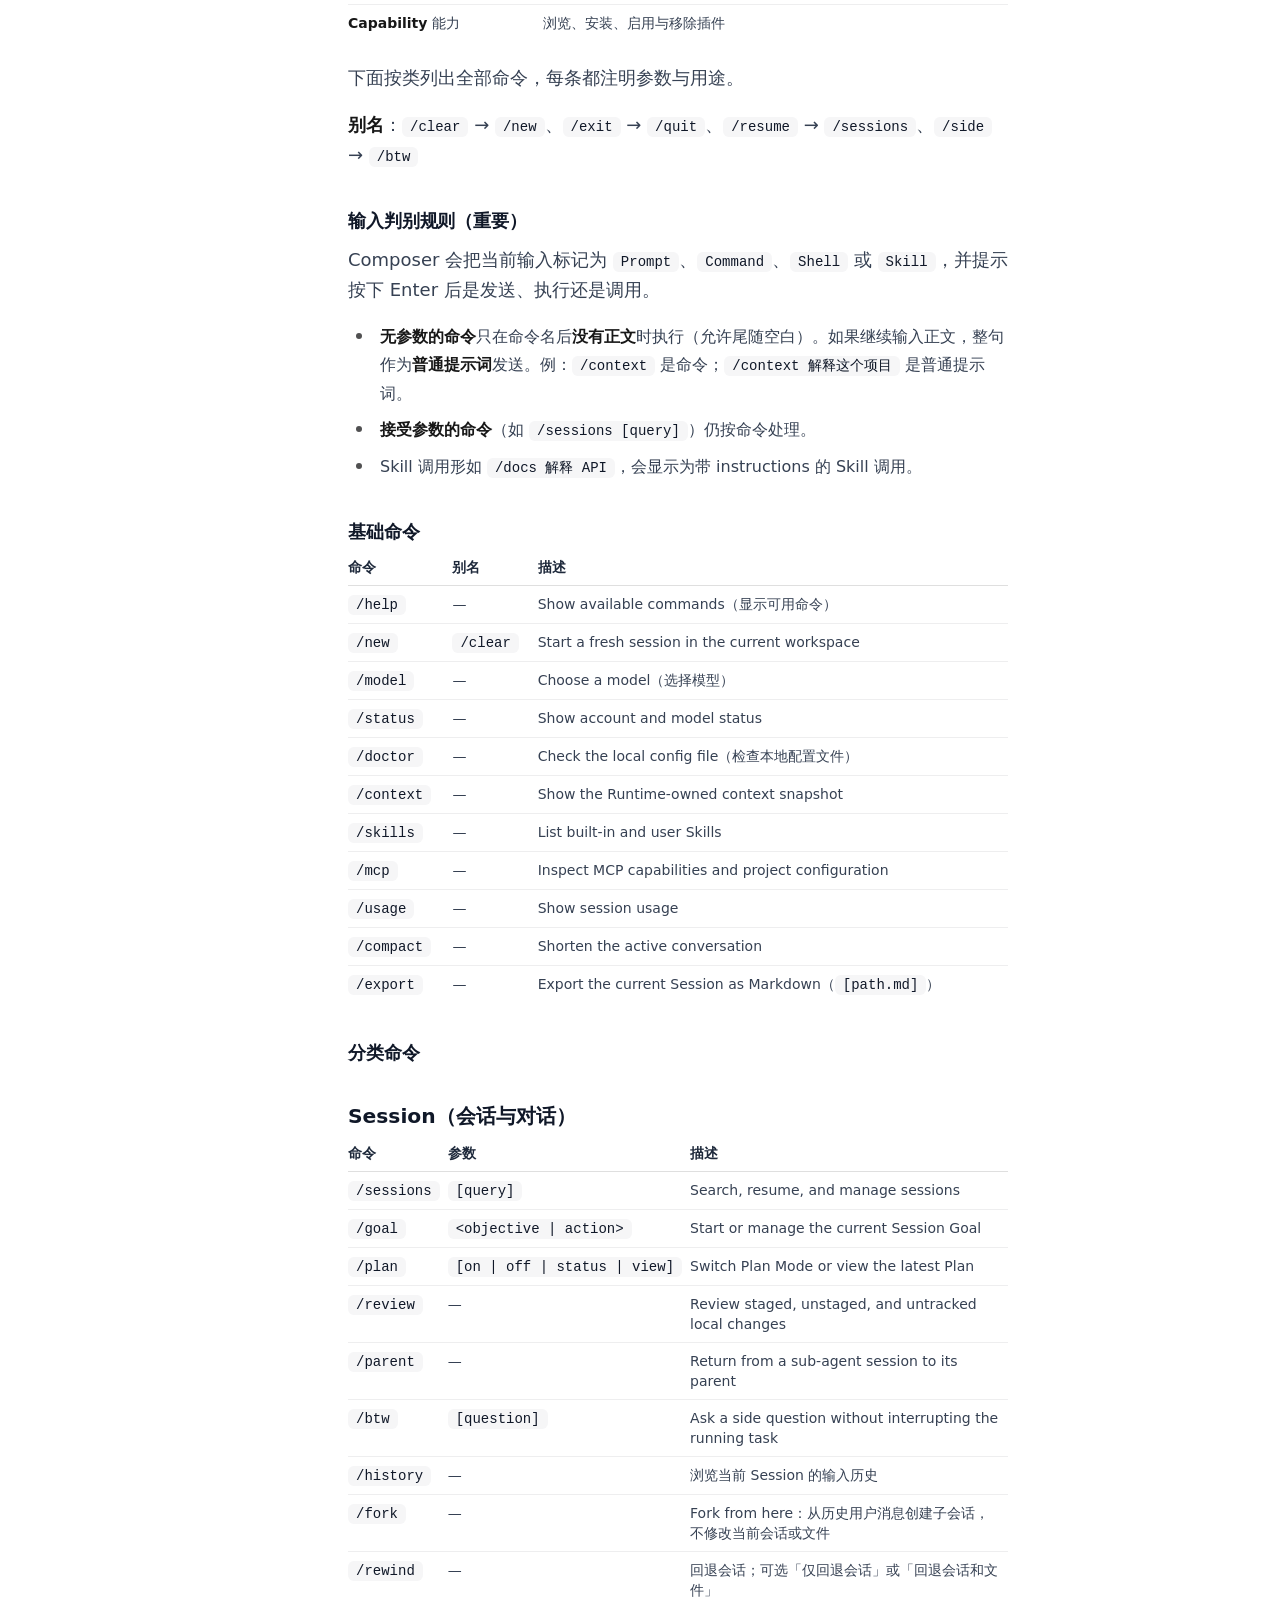
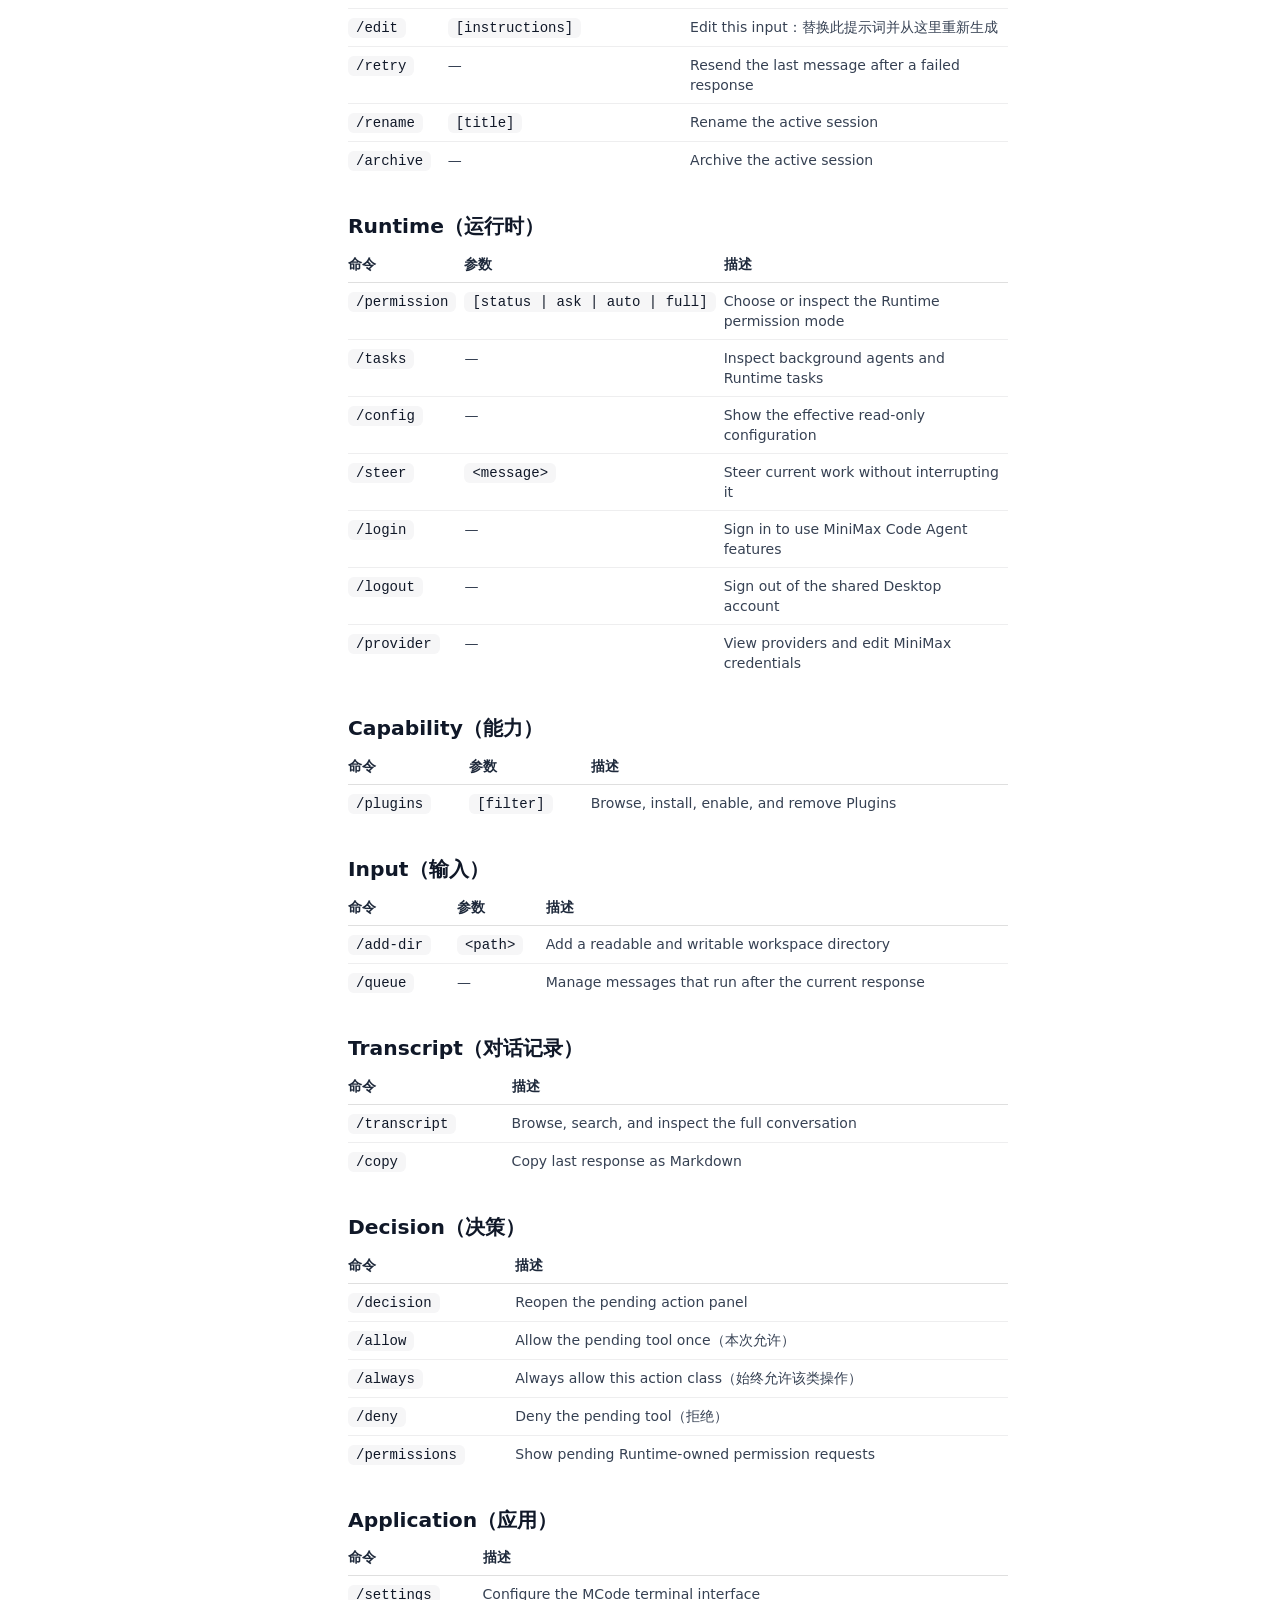
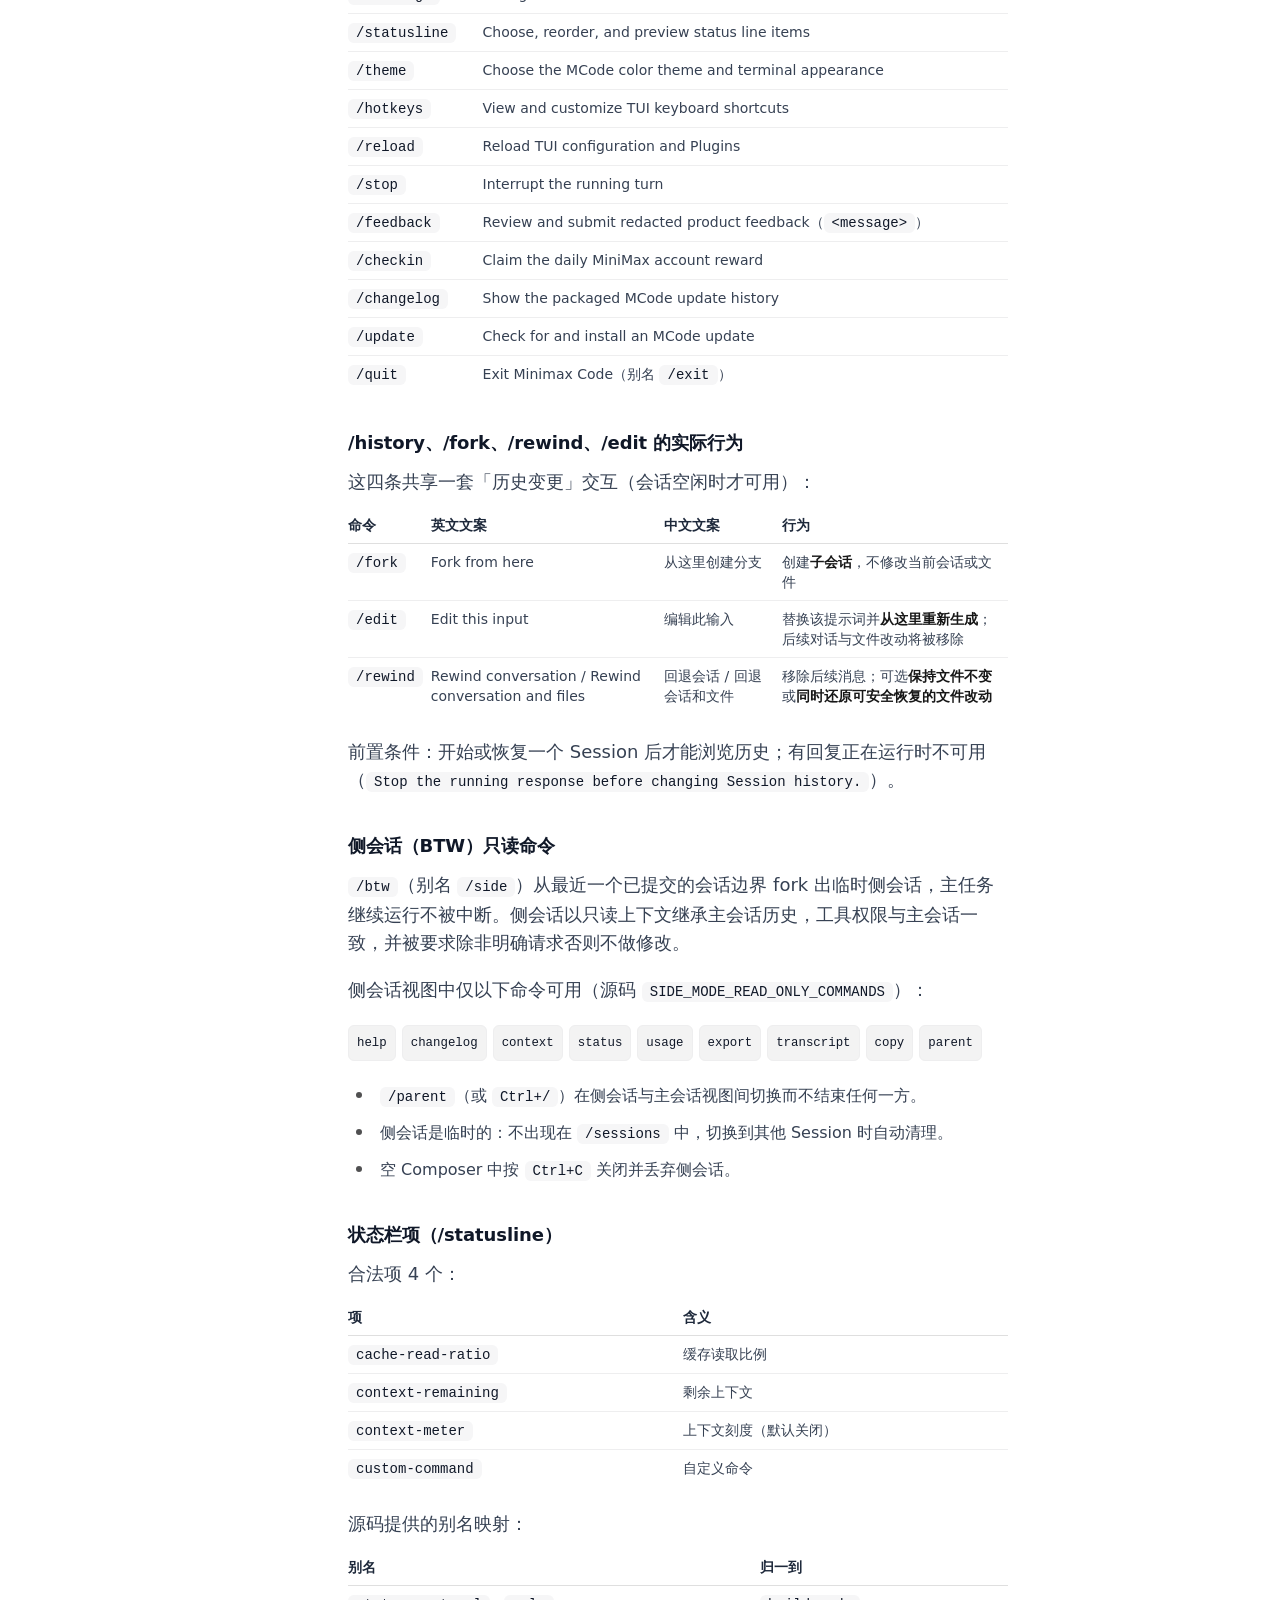
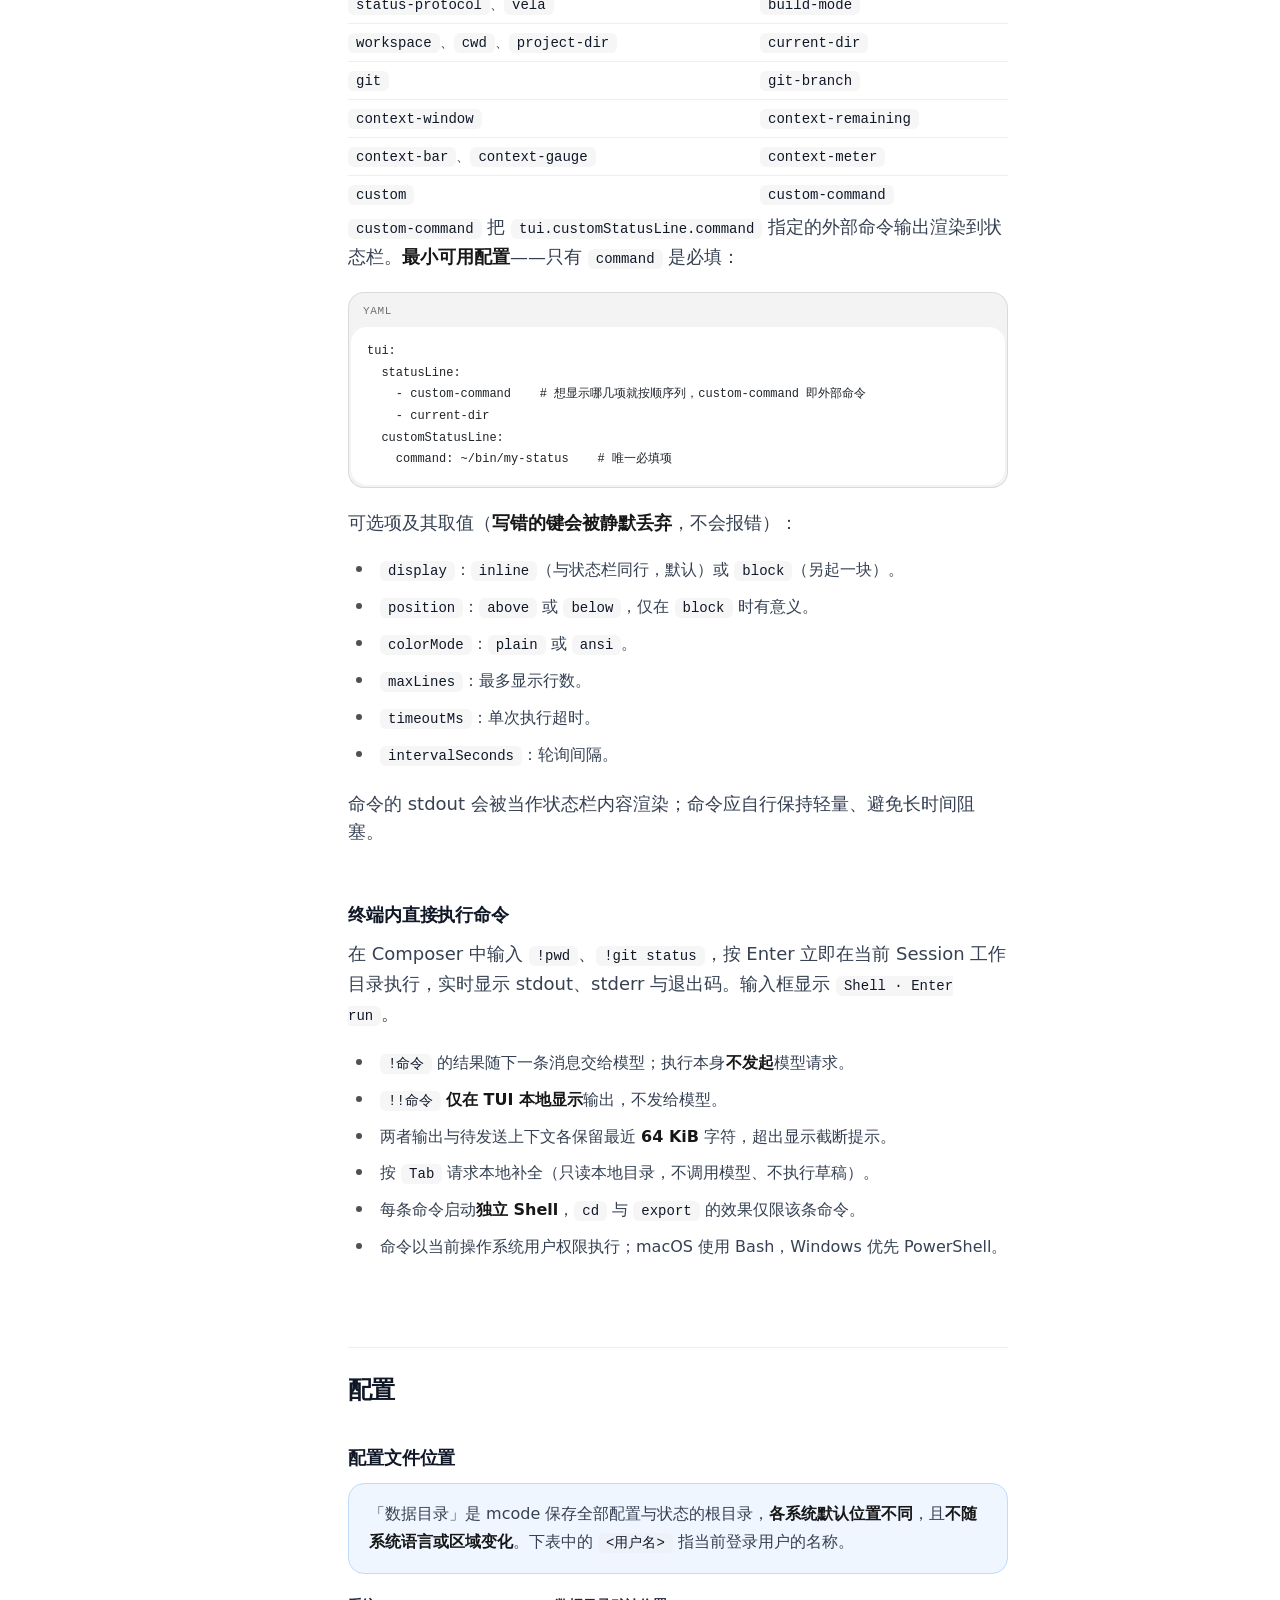
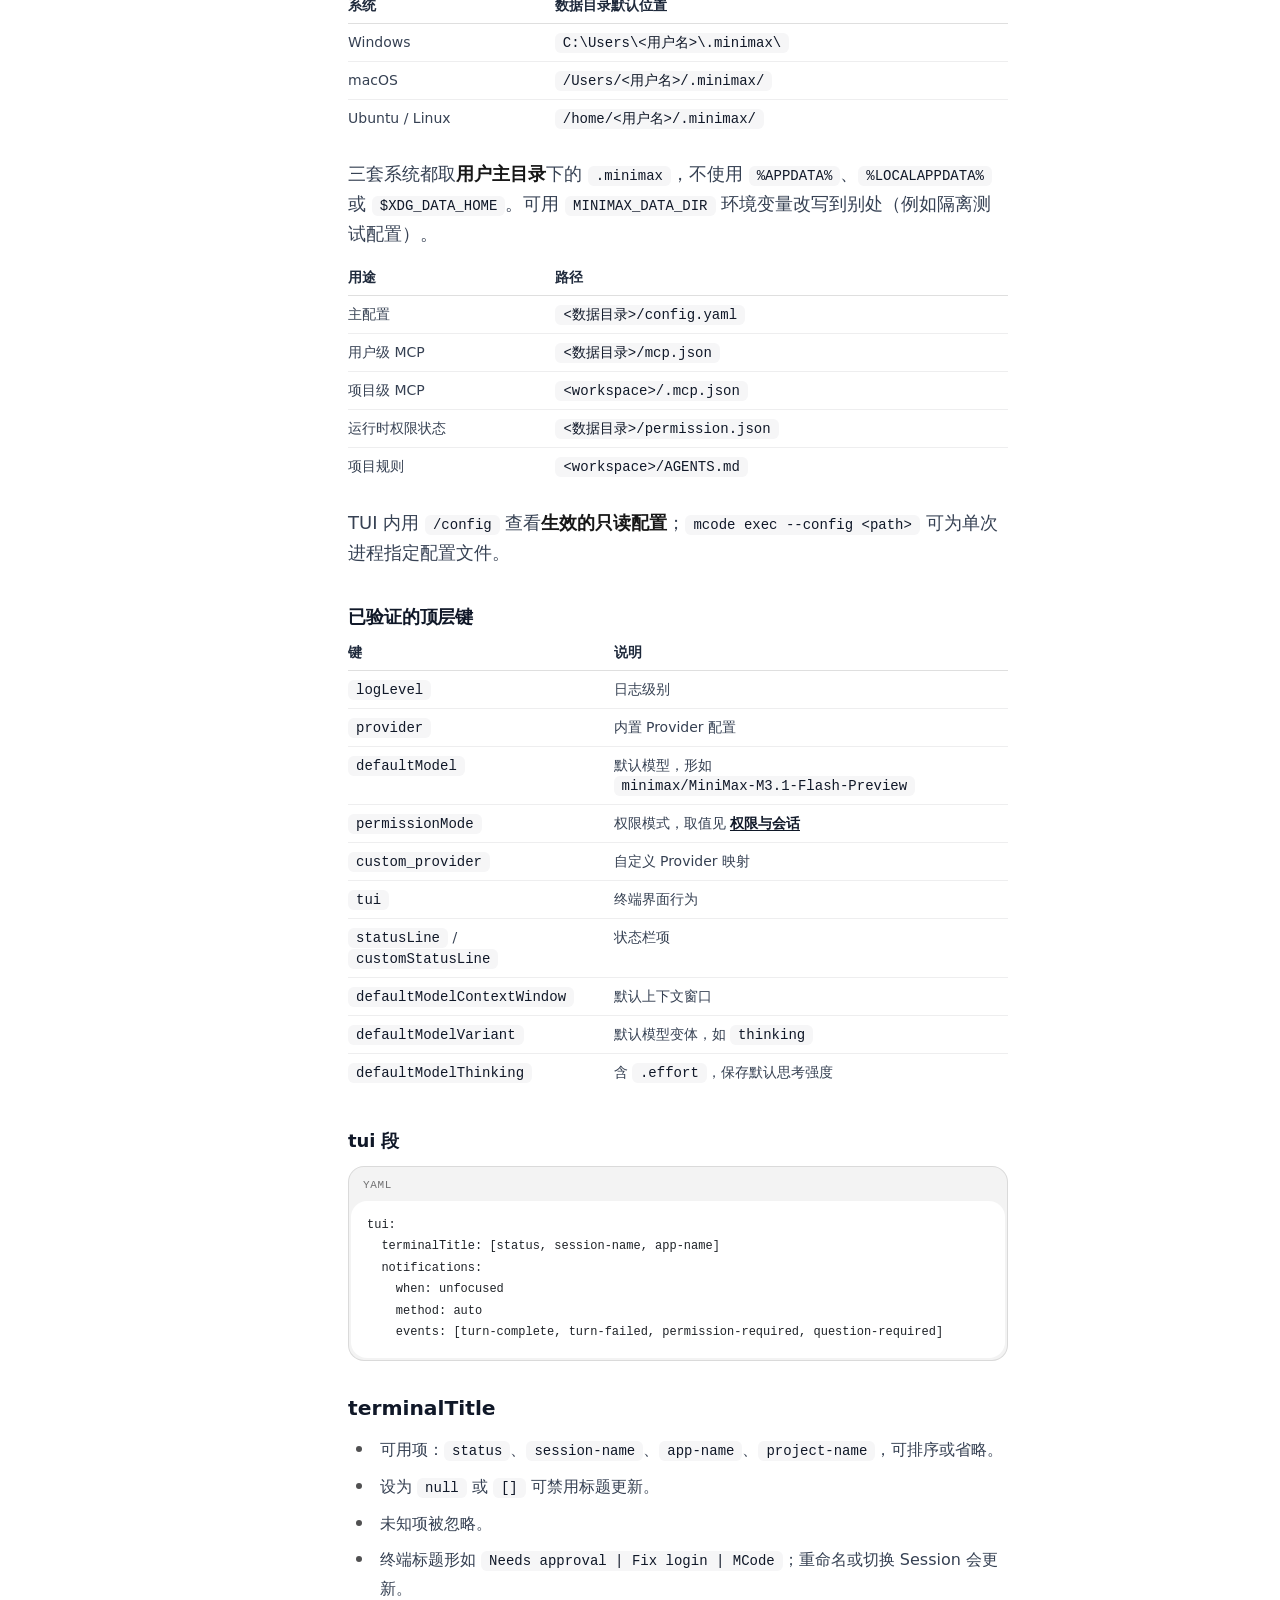
==== commit bbe5d61f: "docs(mcode-docs): 收紧手册口径,并修正 review 机制与 Memory 默认值两处事实 用户对站点逐条批注 8 处。共同指向一个此前没被贯彻的原则: **取证过程与计数属于 ev" ====
--- a/plugins/weekbin/mcode-docs/site/index.html
+++ b/plugins/weekbin/mcode-docs/site/index.html
@@ -4,7 +4,7 @@
 <meta charset="utf-8">
 <meta name="viewport" content="width=device-width, initial-scale=1">
 <title>MCode · MiniMax Code 概要说明</title>
-<meta name="description" content="MiniMax Code（mcode）概要说明与事实基线。逐节说明使用形态与安装、CLI 与无头执行全量参数、ACP 接入、52 条 TUI slash 命令全表、配置结构与开关、内置 Agent 与 Skill、插件与 MiniApp 编写契约、Hook 系统完整契约、MCP 与内置工具、权限模式与 Plan Mode、会话管理。本文不止罗列功能：每条主张均按 A（本机实跑）／B（厂商随包文件）／C（官方源码定义）／D（运行时真实配置）四级取证，可追溯至 VERIFICATION.md；经核实不存在的能力明确标注为不存在并给出替代路径，而非省略或推测。取证基线版本 0.5.8。随附中英双语纯静态 HTML 文档站，无构建步骤、无 MCP 服务，可离线阅读。">
+<meta name="description" content="MiniMax Code（mcode）概要说明与事实基线。逐节说明使用形态与安装、CLI 与无头执行全量参数、ACP 接入、TUI slash 命令全表、配置结构与开关、内置 Agent 与 Skill、插件与 MiniApp 编写契约、Hook 系统完整契约、MCP 与内置工具、权限模式与 Plan Mode、会话管理。本文不止罗列功能：每条主张均按 A（本机实跑）／B（厂商随包文件）／C（官方源码定义）／D（运行时真实配置）四级取证，可追溯至 VERIFICATION.md；经核实不存在的能力明确标注为不存在并给出替代路径，而非省略或推测。取证基线版本 0.5.8。随附中英双语纯静态 HTML 文档站，无构建步骤、无 MCP 服务，可离线阅读。">
 <meta name="color-scheme" content="light dark">
 <link rel="icon" type="image/png" href="assets/minimax.png">
 <link rel="stylesheet" href="assets/style.css">
@@ -71,7 +71,7 @@
         <li><a href="#intro">概要</a></li>
         <li><a href="#quickstart">快速开始</a></li>
         <li><a href="#cli">CLI 与 Headless</a></li>
-        <li><a href="#commands">TUI 命令（52 条）</a></li>
+        <li><a href="#commands">TUI 命令</a></li>
         <li><a href="#config">配置</a></li>
         <li><a href="#agents-skills">Agent 与 Skill</a></li>
         <li><a href="#plugins-hooks">插件</a></li>
@@ -93,17 +93,6 @@
         执行命令、运行测试，每次工作保存为可继续的 Session。下文逐节说明其命令行界面、命令集、
         配置、扩展机制与权限模型。
       </p>
-
-
-      <div class="stat-row">
-        <div class="stat"><span class="stat-num">3</span><span class="stat-label">使用形态</span></div>
-        <div class="stat"><span class="stat-num">52</span><span class="stat-label">TUI 命令</span></div>
-        <div class="stat"><span class="stat-num">12</span><span class="stat-label">基础工具</span></div>
-        <div class="stat"><span class="stat-num">4</span><span class="stat-label">内置 Agent</span></div>
-        <div class="stat"><span class="stat-num">16</span><span class="stat-label">内置 Skill</span></div>
-        <div class="stat"><span class="stat-num">11</span><span class="stat-label">Hook 事件</span></div>
-        <div class="stat"><span class="stat-num">0</span><span class="stat-label">MCP 服务</span></div>
-      </div>
 
       <h2 class="h2" id="h-three-forms">三种使用形态</h2>
       <p>三种使用形态<strong>共用同一个进程内 Runtime 生命周期</strong>：</p>
@@ -201,14 +190,14 @@
           <tbody>
             <tr><td><code>-V, --version</code></td><td>输出版本号</td></tr>
             <tr><td><code>-m, --model &lt;provider/model&gt;</code></td><td>仅为本次 Session 选择模型</td></tr>
-            <tr><td><code>--session [id]</code></td><td>省略 id 时打开 Session 浏览器</td></tr>
+            <tr><td><code>--session [id]</code></td><td>省略 id 时打开 Session 选择面板</td></tr>
             <tr><td><code>-c, --continue</code></td><td>继续当前 workspace 最近的 Session</td></tr>
             <tr><td><code>--tui-mode &lt;mode&gt;</code></td><td><code>regular</code>（默认）或 <code>fullscreen</code></td></tr>
           </tbody>
         </table>
       </div>
       <div class="callout callout-note">
-        <p><code>-m</code> 只影响本次打开或创建的 Session，不改变全局默认模型，可与 <code>--continue</code> 或 <code>--session &lt;id&gt;</code> 配合；<strong>无 id 的 Session 浏览器不能同时指定模型</strong>。</p>
+        <p><code>-m</code> 只影响本次打开或创建的 Session，不改变全局默认模型，可与 <code>--continue</code> 或 <code>--session &lt;id&gt;</code> 配合；<strong>无 id 的 Session 选择面板不能同时指定模型</strong>。</p>
       </div>
 
       <h3 class="h3" id="h-exec">mcode exec（Headless）</h3>
@@ -235,28 +224,28 @@
       </div>
 
       <h4 class="h4" id="h-exec-flags">参数全集</h4>
-      <p>下表与 <code>mcode exec --help</code> 逐条对齐，<strong>无遗漏、无自造</strong>。「实测」列标注本机 0.5.8 真实跑通的结果：</p>
-      <div class="table-wrap">
-        <table>
-          <thead><tr><th>参数</th><th>说明</th><th>实测</th></tr></thead>
-          <tbody>
-            <tr><td><code>--input &lt;source&gt;</code></td><td>读取显式输入，<strong>仅支持 <code>-</code></strong>（stdin）；使用后<strong>不能再传提示词参数</strong></td><td>✅ 传提示词会报 <code>The prompt argument and --input cannot be combined.</code></td></tr>
-            <tr><td><code>--input-format &lt;format&gt;</code></td><td><code>text</code>（默认）或 <code>json</code></td><td>✅</td></tr>
-            <tr><td><code>--cwd &lt;path&gt;</code></td><td>workspace 目录</td><td>✅</td></tr>
-            <tr><td><code>--file &lt;path&gt;</code></td><td>附加文件，<strong>可重复</strong>；文件须在 workspace 内，否则需交互授权</td><td>✅</td></tr>
-            <tr><td><code>--model &lt;provider/model&gt;</code></td><td>仅本次 Run 覆盖</td><td>—</td></tr>
-            <tr><td><code>--effort &lt;level&gt;</code></td><td>仅本次 Run 覆盖推理强度</td><td>—</td></tr>
-            <tr><td><code>--prompt-mode &lt;mode&gt;</code></td><td><code>tui</code>（默认）/ <code>coding</code> / <code>work</code></td><td>✅ <code>work</code></td></tr>
-            <tr><td><code>--session &lt;id&gt;</code></td><td>在已有活跃 Session 中运行</td><td>—</td></tr>
-            <tr><td><code>--continue</code></td><td>继续 <code>--cwd</code> 中最近的活跃 Session</td><td>—</td></tr>
-            <tr><td><code>--config &lt;path&gt;</code></td><td>本进程使用显式 Runtime 配置文件</td><td>—</td></tr>
-            <tr><td><code>--permission &lt;policy&gt;</code></td><td><code>smart</code>（默认）/ <code>full</code> / <code>off</code>（<code>ask</code> 需 TUI/ACP）</td><td>✅ <code>off</code></td></tr>
-            <tr><td><code>--timeout &lt;duration&gt;</code></td><td>Run 超时，如 <code>30s</code>、<code>2m</code></td><td>✅</td></tr>
-            <tr><td><code>--max-steps &lt;count&gt;</code></td><td>最大 assistant 步数；任务需要读文件时应给足步数</td><td>✅ 步数过小会返回 <code>limit_exceeded</code></td></tr>
-            <tr><td><code>--output-format &lt;format&gt;</code></td><td><code>text</code> / <code>json</code> / <code>stream-json</code></td><td>✅ <code>text</code>、<code>json</code></td></tr>
-            <tr><td><code>--diagnostics-dir &lt;path&gt;</code></td><td>保存有界执行诊断到<strong>全新空目录</strong></td><td>—</td></tr>
-            <tr><td><code>--output-schema &lt;schema&gt;</code></td><td>JSON Schema 文件或内联对象，约束最终回答</td><td>—</td></tr>
-            <tr><td><code>-o, --output-last-message &lt;path&gt;</code></td><td>将最终消息写入文件</td><td>✅</td></tr>
+      <p>下表与 <code>mcode exec --help</code> 逐条对齐，<strong>无遗漏、无自造</strong>。</p>
+      <div class="table-wrap">
+        <table>
+          <thead><tr><th>参数</th><th>说明</th></tr></thead>
+          <tbody>
+            <tr><td><code>--input &lt;source&gt;</code></td><td>读取显式输入，<strong>仅支持 <code>-</code></strong>（stdin）；使用后<strong>不能再传提示词参数</strong></td></tr>
+            <tr><td><code>--input-format &lt;format&gt;</code></td><td><code>text</code>（默认）或 <code>json</code></td></tr>
+            <tr><td><code>--cwd &lt;path&gt;</code></td><td>workspace 目录</td></tr>
+            <tr><td><code>--file &lt;path&gt;</code></td><td>附加文件，<strong>可重复</strong>；文件须在 workspace 内，否则需交互授权</td></tr>
+            <tr><td><code>--model &lt;provider/model&gt;</code></td><td>仅本次 Run 覆盖</td></tr>
+            <tr><td><code>--effort &lt;level&gt;</code></td><td>仅本次 Run 覆盖推理强度</td></tr>
+            <tr><td><code>--prompt-mode &lt;mode&gt;</code></td><td><code>tui</code>（默认）/ <code>coding</code> / <code>work</code></td></tr>
+            <tr><td><code>--session &lt;id&gt;</code></td><td>在已有活跃 Session 中运行</td></tr>
+            <tr><td><code>--continue</code></td><td>继续 <code>--cwd</code> 中最近的活跃 Session</td></tr>
+            <tr><td><code>--config &lt;path&gt;</code></td><td>本进程使用显式 Runtime 配置文件</td></tr>
+            <tr><td><code>--permission &lt;policy&gt;</code></td><td><code>smart</code>（默认）/ <code>full</code> / <code>off</code>（<code>ask</code> 需 TUI/ACP）</td></tr>
+            <tr><td><code>--timeout &lt;duration&gt;</code></td><td>Run 超时，如 <code>30s</code>、<code>2m</code></td></tr>
+            <tr><td><code>--max-steps &lt;count&gt;</code></td><td>最大 assistant 步数；任务需要读文件时应给足步数</td></tr>
+            <tr><td><code>--output-format &lt;format&gt;</code></td><td><code>text</code> / <code>json</code> / <code>stream-json</code></td></tr>
+            <tr><td><code>--diagnostics-dir &lt;path&gt;</code></td><td>保存有界执行诊断到<strong>全新空目录</strong></td></tr>
+            <tr><td><code>--output-schema &lt;schema&gt;</code></td><td>JSON Schema 文件或内联对象，约束最终回答</td></tr>
+            <tr><td><code>-o, --output-last-message &lt;path&gt;</code></td><td>将最终消息写入文件</td></tr>
           </tbody>
         </table>
       </div>
@@ -275,6 +264,14 @@
 
       <h4 class="h4" id="h-exec-review">mcode exec review</h4>
       <p>只审查 staged、unstaged、untracked 的本地改动。<strong>仅支持</strong>：<code>--cwd</code>、<code>--model</code>、<code>--effort</code>、<code>--config</code>、<code>--permission</code>、<code>--timeout</code>、<code>--max-steps</code>、<code>--output-format</code>、<code>--output-last-message</code>。</p>
+      <p><strong>它不是把一句话当提示词丢给模型，也不是调用 <code>code-review</code> 这个内置 Skill。</strong>它是 Runtime 内置的一套<strong>结构化 Review 模式</strong>：</p>
+      <ul>
+        <li>给 Run 打上 review 标记后，Runtime 换上一份专用的 review 系统提示词，规定只读调查、只报本次改动引入的问题、每条结论必须重新对照当前工作区核验。</li>
+        <li>工具被限制在<strong>只读调查</strong>范围；提示词明确要求不得改文件、不得改 Git 状态、不得装依赖、不得提交或推送。</li>
+        <li>Review 生效后，<strong>禁止再加载 <code>code-review</code> Skill 或调用 <code>code_review</code> 工具</strong>，以免和外层审查重复。</li>
+        <li>结果按固定 XML 契约返回，因此可被程序解析，而不是自由文本。</li>
+      </ul>
+      <p>TUI 里的 <code>/review</code> 是同一套审查引擎的交互入口；<code>code-review</code> Skill 则是模型<strong>自行判断</strong>需要审查时才加载的通用技能，两者不是一回事。</p>
       <ul>
         <li>参数可放在 <code>review</code> 前后；两处都指定时以 <code>review</code> 后的显式值为准。</li>
         <li>会话与输入输出类选项（<code>--session</code>、<code>--continue</code>、<code>--input</code>、<code>--input-format</code>、<code>--file</code>、<code>--output-schema</code>、<code>--diagnostics-dir</code>）仅适用于 <code>exec &lt;prompt&gt;</code>，<code>review</code> 形式使用上列选项。</li>
@@ -341,20 +338,20 @@
 
     <!-- ══════════════════ 4. TUI 命令 ══════════════════ -->
     <section class="doc-section" id="commands" aria-labelledby="h-commands">
-      <h2 class="h2" id="h-commands">TUI 命令（52 条）</h2>
-      <p>在 TUI 输入框以 <code>/</code> 开头即可调用，共 <strong>52 条</strong>，按用途分为 7 类加一组基础命令：</p>
-      <div class="table-wrap">
-        <table>
-          <thead><tr><th>分组</th><th>条数</th><th>管什么</th></tr></thead>
-          <tbody>
-            <tr><td><strong>基础命令</strong></td><td>11</td><td>换模型、看状态、查配置与用量、压缩与导出</td></tr>
-            <tr><td><strong>Session</strong> 会话与对话</td><td>13</td><td>新建/切换/归档会话，回退、重发、改写提问，问侧问题</td></tr>
-            <tr><td><strong>Application</strong> 应用</td><td>11</td><td>应用本身的设置：侧栏、状态栏、主题、快捷键等</td></tr>
-            <tr><td><strong>Runtime</strong> 运行时</td><td>7</td><td>权限模式、后台任务、当前生效配置、登录与 Provider</td></tr>
-            <tr><td><strong>Decision</strong> 决策</td><td>5</td><td>逐个回答 Agent 的提问：允许、拒绝、补充说明</td></tr>
-            <tr><td><strong>Input</strong> 输入</td><td>2</td><td>增删工作目录、管理排队消息</td></tr>
-            <tr><td><strong>Transcript</strong> 对话记录</td><td>2</td><td>浏览与检索本会话的输入历史</td></tr>
-            <tr><td><strong>Capability</strong> 能力</td><td>1</td><td>浏览、安装、启用与移除插件</td></tr>
+      <h2 class="h2" id="h-commands">TUI 命令</h2>
+      <p>在 TUI 输入框以 <code>/</code> 开头即可调用，按用途分组：</p>
+      <div class="table-wrap">
+        <table>
+          <thead><tr><th>分组</th><th>管什么</th></tr></thead>
+          <tbody>
+            <tr><td><strong>基础命令</strong></td><td>换模型、看状态、查配置与用量、压缩与导出</td></tr>
+            <tr><td><strong>Session</strong> 会话与对话</td><td>新建/切换/归档会话，回退、重发、改写提问，问侧问题</td></tr>
+            <tr><td><strong>Application</strong> 应用</td><td>应用本身的设置：侧栏、状态栏、主题、快捷键等</td></tr>
+            <tr><td><strong>Runtime</strong> 运行时</td><td>权限模式、后台任务、当前生效配置、登录与 Provider</td></tr>
+            <tr><td><strong>Decision</strong> 决策</td><td>逐个回答 Agent 的提问：允许、拒绝、补充说明</td></tr>
+            <tr><td><strong>Input</strong> 输入</td><td>增删工作目录、管理排队消息</td></tr>
+            <tr><td><strong>Transcript</strong> 对话记录</td><td>浏览与检索本会话的输入历史</td></tr>
+            <tr><td><strong>Capability</strong> 能力</td><td>浏览、安装、启用与移除插件</td></tr>
           </tbody>
         </table>
       </div>
@@ -370,7 +367,7 @@
         <li>Skill 调用形如 <code>/docs 解释 API</code>，会显示为带 instructions 的 Skill 调用。</li>
       </ul>
 
-      <h3 class="h3" id="h-core-commands">基础命令（11 条）</h3>
+      <h3 class="h3" id="h-core-commands">基础命令</h3>
       <div class="table-wrap">
         <table>
           <thead><tr><th>命令</th><th>别名</th><th>描述</th></tr></thead>
@@ -390,9 +387,9 @@
         </table>
       </div>
 
-      <h3 class="h3" id="h-catalog-commands">分类命令（41 条）</h3>
-
-      <h4 class="h4" id="h-catalog-session">Session（会话与对话）· 13 条</h4>
+      <h3 class="h3" id="h-catalog-commands">分类命令</h3>
+
+      <h4 class="h4" id="h-catalog-session">Session（会话与对话）</h4>
       <div class="table-wrap">
         <table>
           <thead><tr><th>命令</th><th>参数</th><th>描述</th></tr></thead>
@@ -414,7 +411,7 @@
         </table>
       </div>
 
-      <h4 class="h4" id="h-catalog-runtime">Runtime（运行时）· 7 条</h4>
+      <h4 class="h4" id="h-catalog-runtime">Runtime（运行时）</h4>
       <div class="table-wrap">
         <table>
           <thead><tr><th>命令</th><th>参数</th><th>描述</th></tr></thead>
@@ -430,7 +427,7 @@
         </table>
       </div>
 
-      <h4 class="h4" id="h-catalog-capability">Capability（能力）· 1 条</h4>
+      <h4 class="h4" id="h-catalog-capability">Capability（能力）</h4>
       <div class="table-wrap">
         <table>
           <thead><tr><th>命令</th><th>参数</th><th>描述</th></tr></thead>
@@ -440,7 +437,7 @@
         </table>
       </div>
 
-      <h4 class="h4" id="h-catalog-input">Input（输入）· 2 条</h4>
+      <h4 class="h4" id="h-catalog-input">Input（输入）</h4>
       <div class="table-wrap">
         <table>
           <thead><tr><th>命令</th><th>参数</th><th>描述</th></tr></thead>
@@ -451,7 +448,7 @@
         </table>
       </div>
 
-      <h4 class="h4" id="h-catalog-transcript">Transcript（对话记录）· 2 条</h4>
+      <h4 class="h4" id="h-catalog-transcript">Transcript（对话记录）</h4>
       <div class="table-wrap">
         <table>
           <thead><tr><th>命令</th><th>描述</th></tr></thead>
@@ -462,7 +459,7 @@
         </table>
       </div>
 
-      <h4 class="h4" id="h-catalog-decision">Decision（决策）· 5 条</h4>
+      <h4 class="h4" id="h-catalog-decision">Decision（决策）</h4>
       <div class="table-wrap">
         <table>
           <thead><tr><th>命令</th><th>描述</th></tr></thead>
@@ -476,7 +473,7 @@
         </table>
       </div>
 
-      <h4 class="h4" id="h-catalog-application">Application（应用）· 11 条</h4>
+      <h4 class="h4" id="h-catalog-application">Application（应用）</h4>
       <div class="table-wrap">
         <table>
           <thead><tr><th>命令</th><th>描述</th></tr></thead>
@@ -555,6 +552,26 @@
             <tr><td><code>custom</code></td><td><code>custom-command</code></td></tr>
           </tbody>
         </table>
+      <p><code>custom-command</code> 把 <code>tui.customStatusLine.command</code> 指定的外部命令输出渲染到状态栏。<strong>最小可用配置</strong>——只有 <code>command</code> 是必填：</p>
+      <div class="code-block" data-lang="yaml">
+        <div class="code-head"><span class="code-lang">yaml</span></div>
+        <pre><code>tui:
+  statusLine:
+    - custom-command    # 想显示哪几项就按顺序列，custom-command 即外部命令
+    - current-dir
+  customStatusLine:
+    command: ~/bin/my-status    # 唯一必填项</code></pre>
+      </div>
+      <p>可选项及其取值（<strong>写错的键会被静默丢弃</strong>，不会报错）：</p>
+      <ul>
+        <li><code>display</code>：<code>inline</code>（与状态栏同行，默认）或 <code>block</code>（另起一块）。</li>
+        <li><code>position</code>：<code>above</code> 或 <code>below</code>，仅在 <code>block</code> 时有意义。</li>
+        <li><code>colorMode</code>：<code>plain</code> 或 <code>ansi</code>。</li>
+        <li><code>maxLines</code>：最多显示行数。</li>
+        <li><code>timeoutMs</code>：单次执行超时。</li>
+        <li><code>intervalSeconds</code>：轮询间隔。</li>
+      </ul>
+      <p>命令的 stdout 会被当作状态栏内容渲染；命令应自行保持轻量、避免长时间阻塞。</p>
       </div>
 
       <h3 class="h3" id="h-shell-mode">终端内直接执行命令</h3>
@@ -689,22 +706,22 @@
       </ul>
 
       <h3 class="h3" id="h-config-memory">Memory 与其它开关</h3>
+      <p>这几个开关的<strong>默认值与直觉相反</strong>：<code>memory</code>、<code>askUser</code>、<code>skillEvolve</code> 默认都是<strong>开启</strong>，要关掉才需要显式写 <code>enabled: false</code>；<code>memory.proactive</code> 才是默认关闭。</p>
       <div class="code-block" data-lang="yaml">
-        <div class="code-head"><span class="code-lang">yaml</span></div>
+        <div class="code-head"><span class="code-lang">默认值</span></div>
         <pre><code>memory:
-  enabled: false
-  proactive: false
+  enabled: true      # 默认 true；写成 false 才关闭 Memory
+  proactive: false   # 默认 false；开启后 Agent 主动写入记忆
+  dailyDigest:
+    enabled: false   # 默认 false
 
 askUser:
-  enabled: false
-
-skills:
-  external:
-    enabled: false
+  enabled: true      # 默认 true；置 false 时调用报 ASK_USER_DISABLED
 
 skillEvolve:
-  enabled: false</code></pre>
-      </div>
+  enabled: true      # 默认 true</code></pre>
+      </div>
+      <p><strong>Memory 没有 TUI 命令入口</strong>：命令表里不存在 <code>/memory</code>。它是后台能力，由配置开关控制，不在 Composer 里手动调用；本插件的 <code>memory</code> 段写在本机 <code>~/.minimax/config.yaml</code> 中，只对 mcode 自身生效，与本插件无关。</p>
 
       <h3 class="h3" id="h-config-proxy">网络代理</h3>
       <p>读取 <code>HTTP_PROXY</code>、<code>HTTPS_PROXY</code>、<code>ALL_PROXY</code>、<code>NO_PROXY</code> 及其小写形式。<strong>无需</strong>设置 <code>NODE_USE_ENV_PROXY</code>。<code>localhost</code>、<code>127.0.0.1</code>、<code>::1</code> 始终直连。</p>
@@ -729,7 +746,7 @@
     <section class="doc-section" id="agents-skills" aria-labelledby="h-agents-skills">
       <h2 class="h2" id="h-agents-skills">Agent 与 Skill</h2>
 
-      <h3 class="h3" id="h-agents">内置 Agent（4 个）</h3>
+      <h3 class="h3" id="h-agents">内置 Agent</h3>
       <div class="table-wrap">
         <table>
           <thead><tr><th>Agent</th><th>用途</th></tr></thead>
@@ -768,7 +785,7 @@
       </div>
       <p><code>features.delegation</code> 控制是否能委派子任务，<code>features.mavis</code> 控制主 Agent 能力，<code>features.webSearch</code> 控制联网搜索。</p>
 
-      <h3 class="h3" id="h-skills">内置 Skill（16 个）</h3>
+      <h3 class="h3" id="h-skills">内置 Skill</h3>
       <div class="table-wrap">
         <table>
           <thead><tr><th>Skill</th><th>用途</th></tr></thead>
@@ -805,7 +822,7 @@
       </div>
       <p><code>SKILL.md</code> 带 YAML frontmatter（至少 <code>name</code> 与 <code>description</code>）。相关开关：<code>skills.external.enabled</code>（外部 Skill）、<code>skillEvolve.enabled</code>（自演进）。</p>
 
-      <h3 class="h3" id="h-tools">宿主工具（12 个基础工具）</h3>
+      <h3 class="h3" id="h-tools">宿主工具</h3>
       <div class="table-wrap">
         <table>
           <thead><tr><th>工具</th><th>作用</th></tr></thead>
@@ -988,7 +1005,7 @@
         <p>Hook 会在 mcode 等待它跑完之前<strong>阻塞</strong>后续流程，所以只支持同步的命令型处理器（<code>type: "command"</code>）。写注册文档时即使写了 <code>async</code>，也会被判为不支持。</p>
       </div>
 
-      <h4 class="h4" id="h-hook-events">事件全集（11 个）</h4>
+      <h4 class="h4" id="h-hook-events">事件全集</h4>
       <div class="cmd-strip cmd-strip-wrap">
         <code>SessionStart</code><code>SessionEnd</code><code>UserPromptSubmit</code><code>PreToolUse</code><code>PermissionRequest</code><code>PostToolUse</code><code>SubagentStart</code><code>SubagentStop</code><code>Stop</code><code>PreCompact</code><code>PostCompact</code>
       </div>
@@ -1435,7 +1452,7 @@
       <h2 class="h2" id="h-permissions">权限与会话</h2>
 
       <h3 class="h3" id="h-permission-modes">权限模式</h3>
-      <p><code>PermissionMode</code> 共 <strong>5</strong> 个取值（源码 <code>packages/config/src</code>）：</p>
+      <p><code>PermissionMode</code> 的取值（源码 <code>packages/config/src</code>）：</p>
       <div class="code-block" data-lang="text">
         <div class="code-head"><span class="code-lang">text</span></div>
         <pre><code>"default" | "acceptEdits" | "bypassPermissions" | "auto" | "off"</code></pre>
@@ -1537,6 +1554,22 @@
           </tbody>
         </table>
       </div>
+      <p><code>/goal</code> 不带 action 时，把后面的文字作为<strong>目标描述</strong>新建或覆盖当前 Session 的 Goal；带 action 时执行下列管理操作：</p>
+      <div class="table-wrap">
+        <table>
+          <thead><tr><th>action</th><th>作用</th></tr></thead>
+          <tbody>
+            <tr><td><code>pause</code></td><td>暂停 Goal 的自动续跑</td></tr>
+            <tr><td><code>resume</code></td><td>恢复已暂停或被阻塞的 Goal</td></tr>
+            <tr><td><code>edit</code></td><td>修改当前 Goal 的目标描述</td></tr>
+            <tr><td><code>clear</code></td><td>移除当前 Goal</td></tr>
+            <tr><td><code>help</code></td><td>显示 Goal 语法与 budget 示例</td></tr>
+            <tr><td><code>budget=&lt;n&gt;</code></td><td>设置 token 预算，<code>=</code> 后接数值，如 <code>budget=50K</code></td></tr>
+            <tr><td><code>budget=clear</code></td><td>移除 Goal 的 token 预算（回到不限制）</td></tr>
+          </tbody>
+        </table>
+      </div>
+      <p>Composer 输入 <code>/goal</code> 会自动补全这些 action。Goal 状态为 <code>active</code> / <code>paused</code>；<code>budget</code> 缺省表示不限制 token 预算，达到上限即按终止流程结束。</p>
       <p>Composer 中按 <code>Enter</code> 将输入 steer 给当前回合；按 <code>Alt+Enter</code> 放入 Queue 留给下一回合。已排队的最新消息可用 <code>Alt+↑</code>（macOS 为 <code>Option+↑</code>）或 <code>Shift+←</code> 召回。</p>
 
       <h3 class="h3" id="h-side-session">Side 会话（/btw）</h3>
@@ -1549,8 +1582,6 @@
       </ul>
       <p>侧会话视图中只有只读命令可用：<code>help</code>、<code>changelog</code>、<code>context</code>、<code>status</code>、<code>usage</code>、<code>export</code>、<code>transcript</code>、<code>copy</code>、<code>parent</code>。</p>
 
-      <h3 class="h3" id="h-timing">计时口径</h3>
-      <p>运行状态行、单轮结束后的耗时与 Goal 计时统一使用 <code>s</code> / <code>min</code> / <code>h</code>（如 <code>30s</code>、<code>9min30s</code>、<code>2h9min30s</code>），超过一小时仍显示秒。<strong>运行耗时统计当前轮，Goal 统计累计 active 时间，两者数值可以不同。</strong></p>
     </section>
 
     <!-- ══════════════════ 11. 分享 ══════════════════ -->
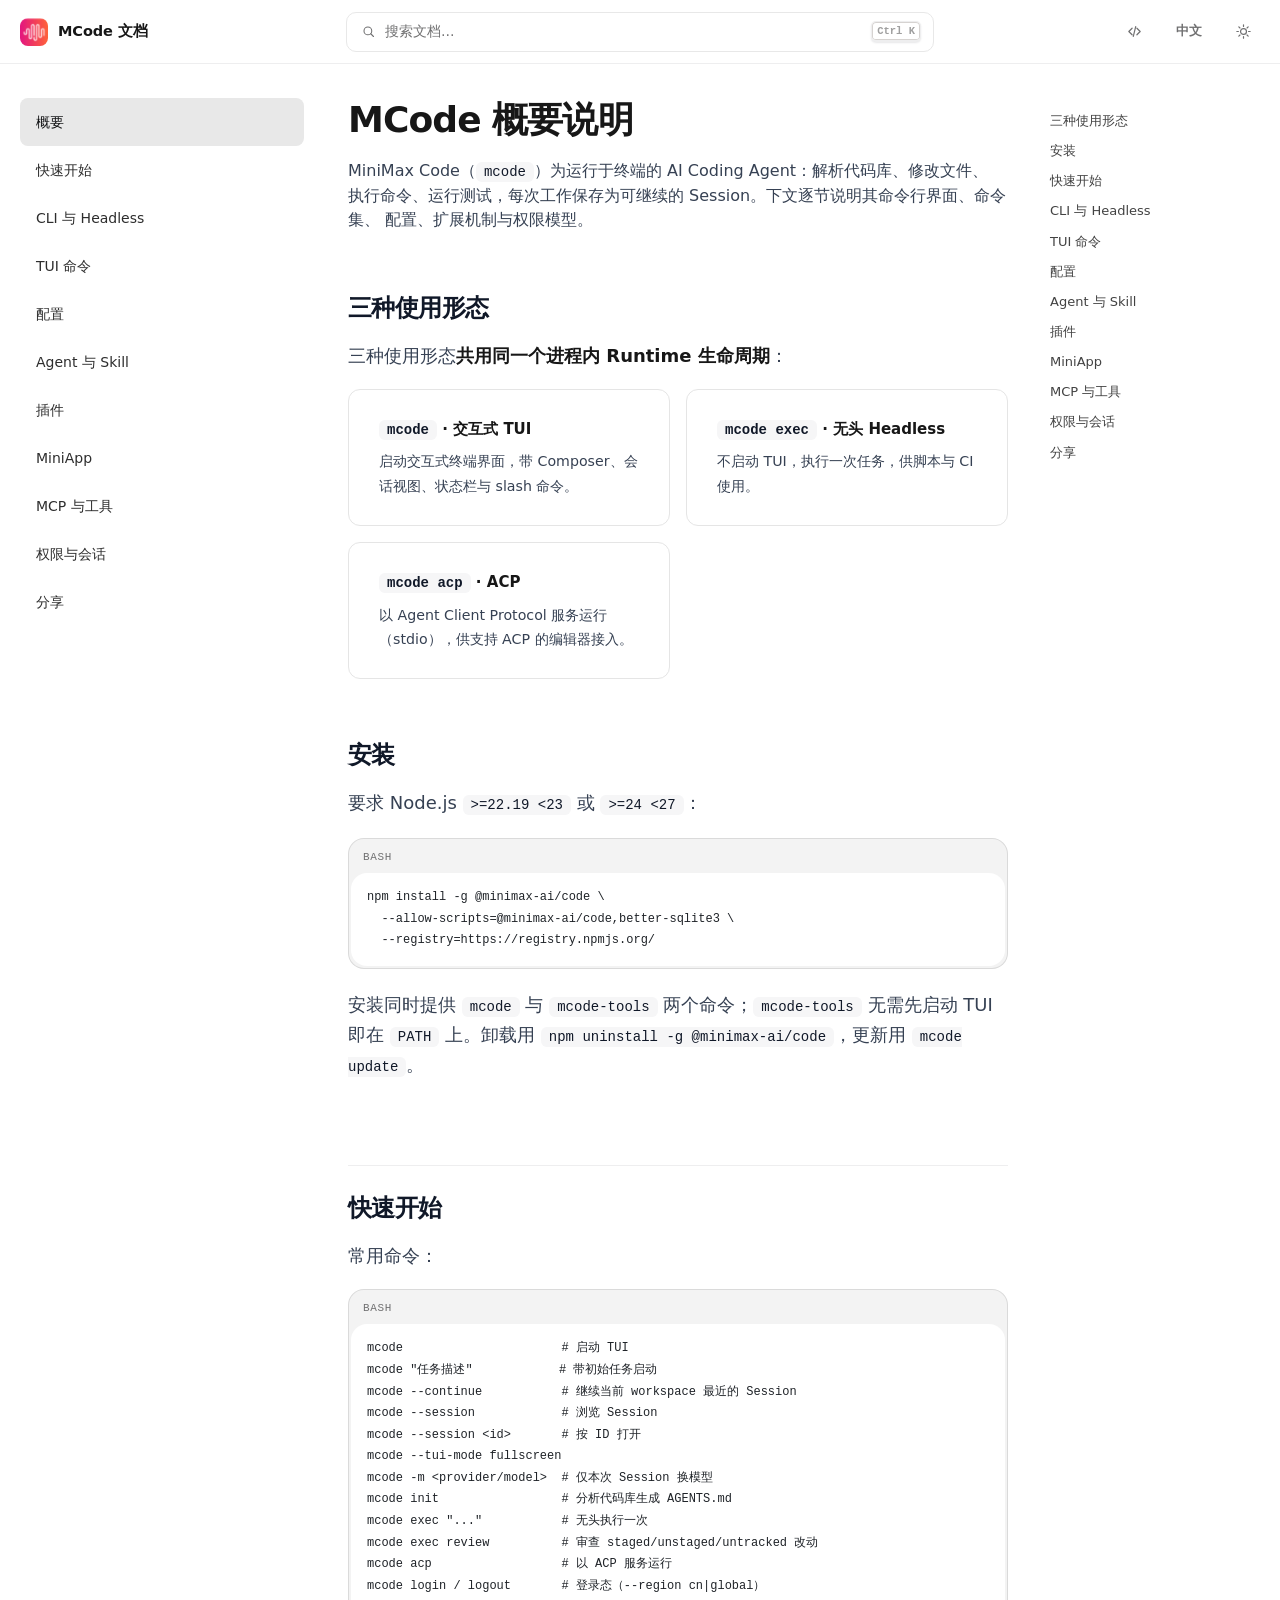
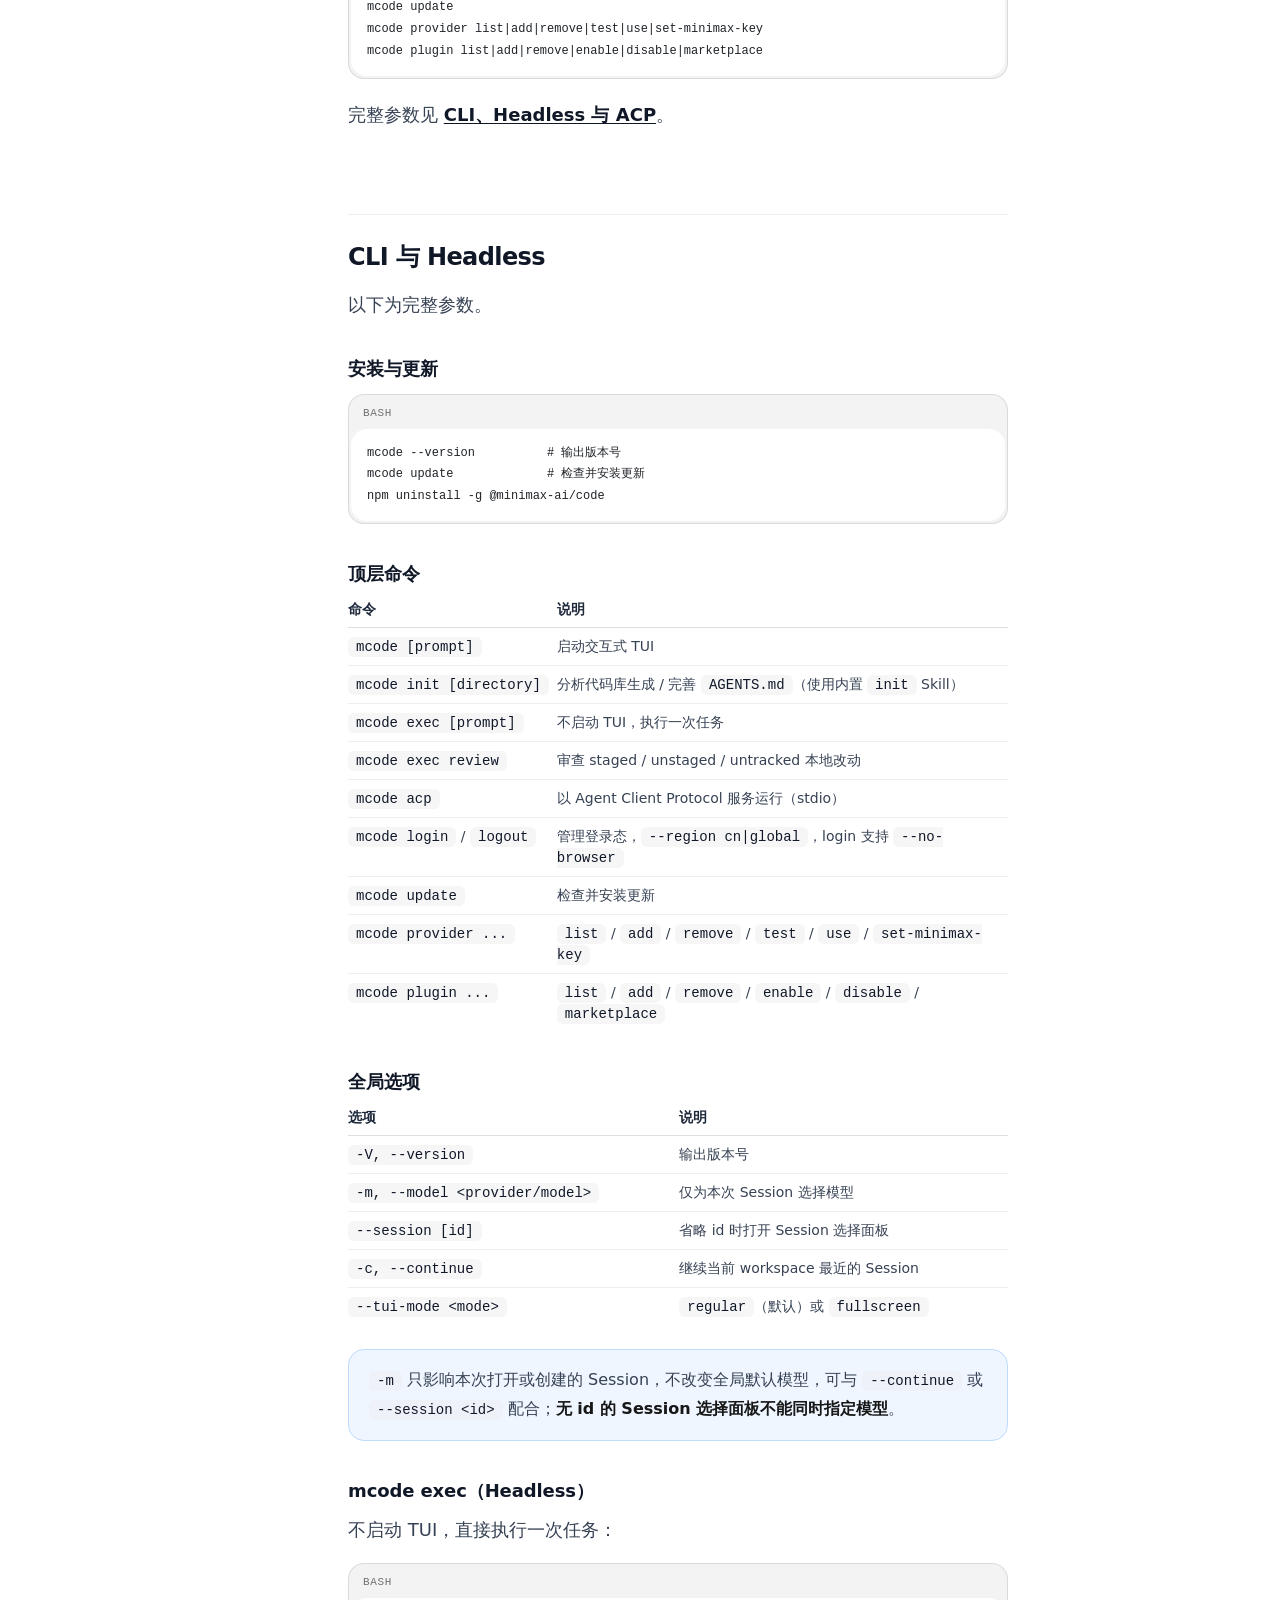
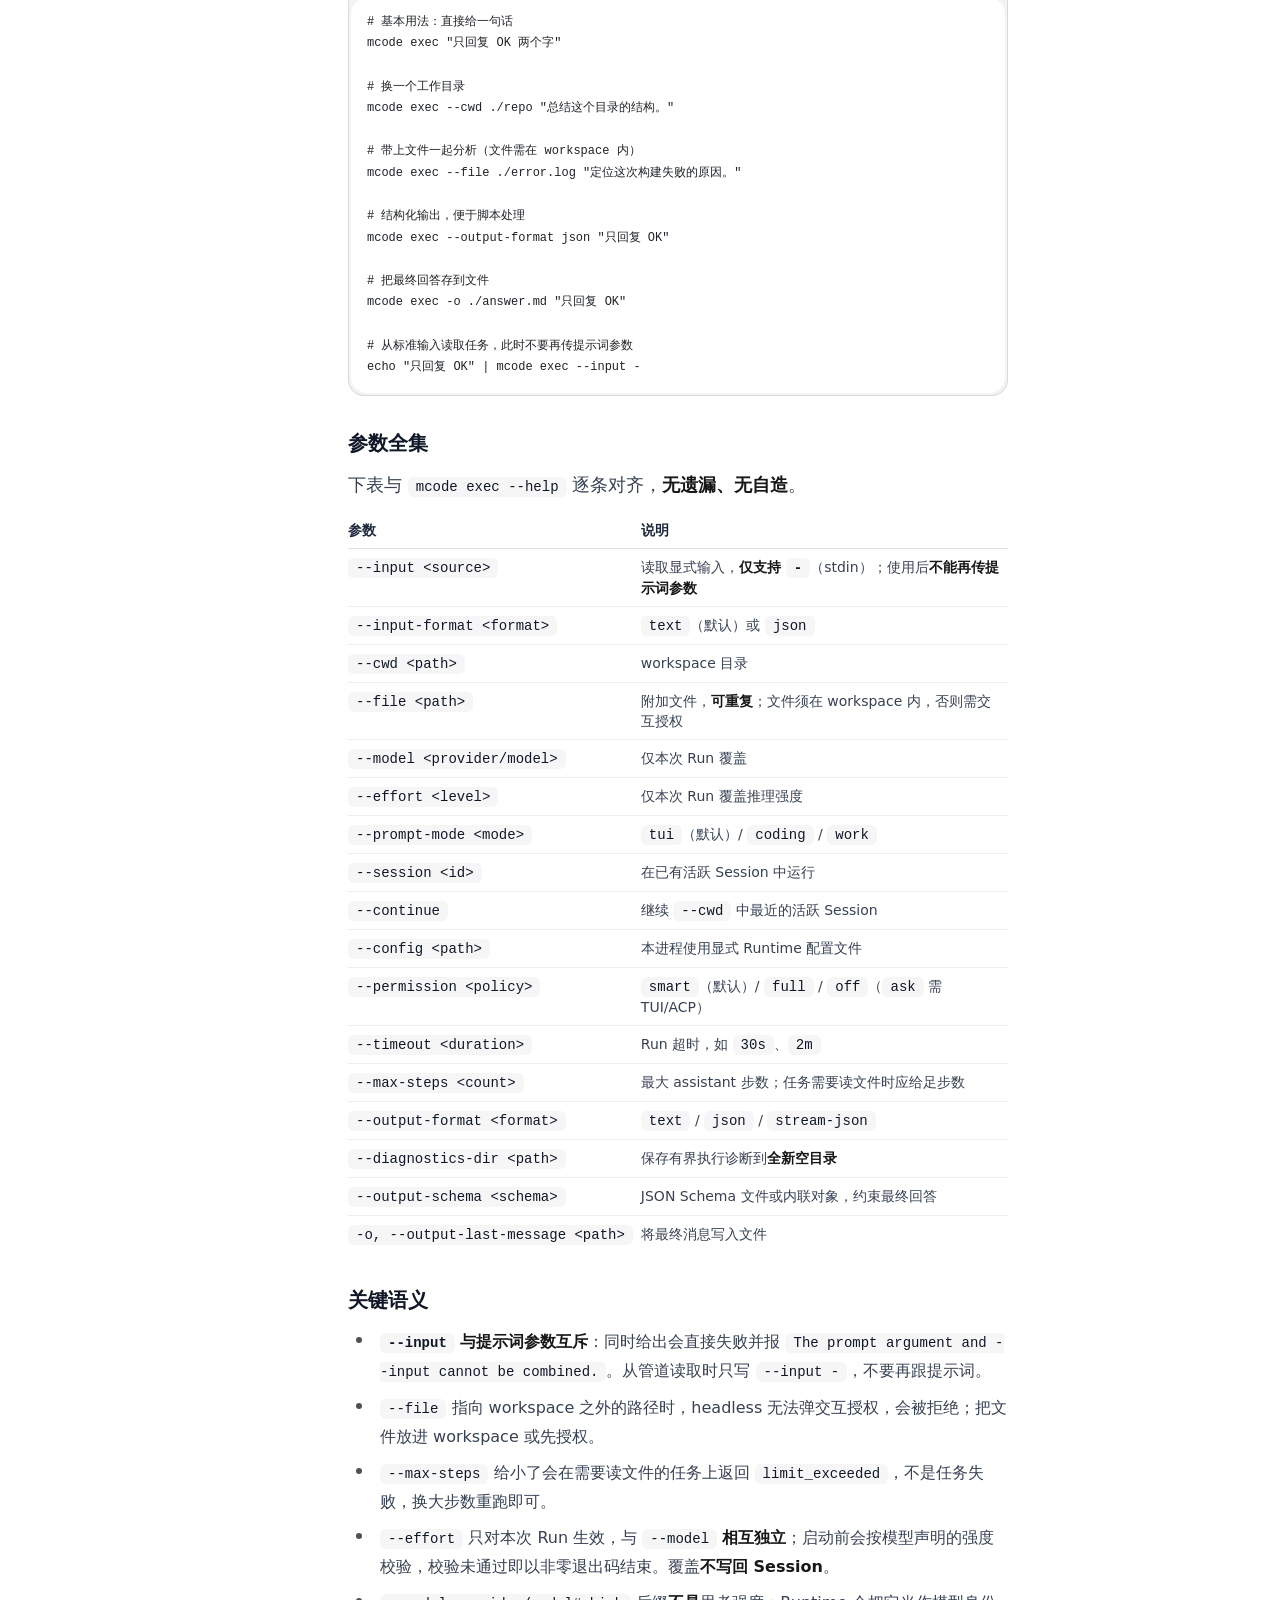
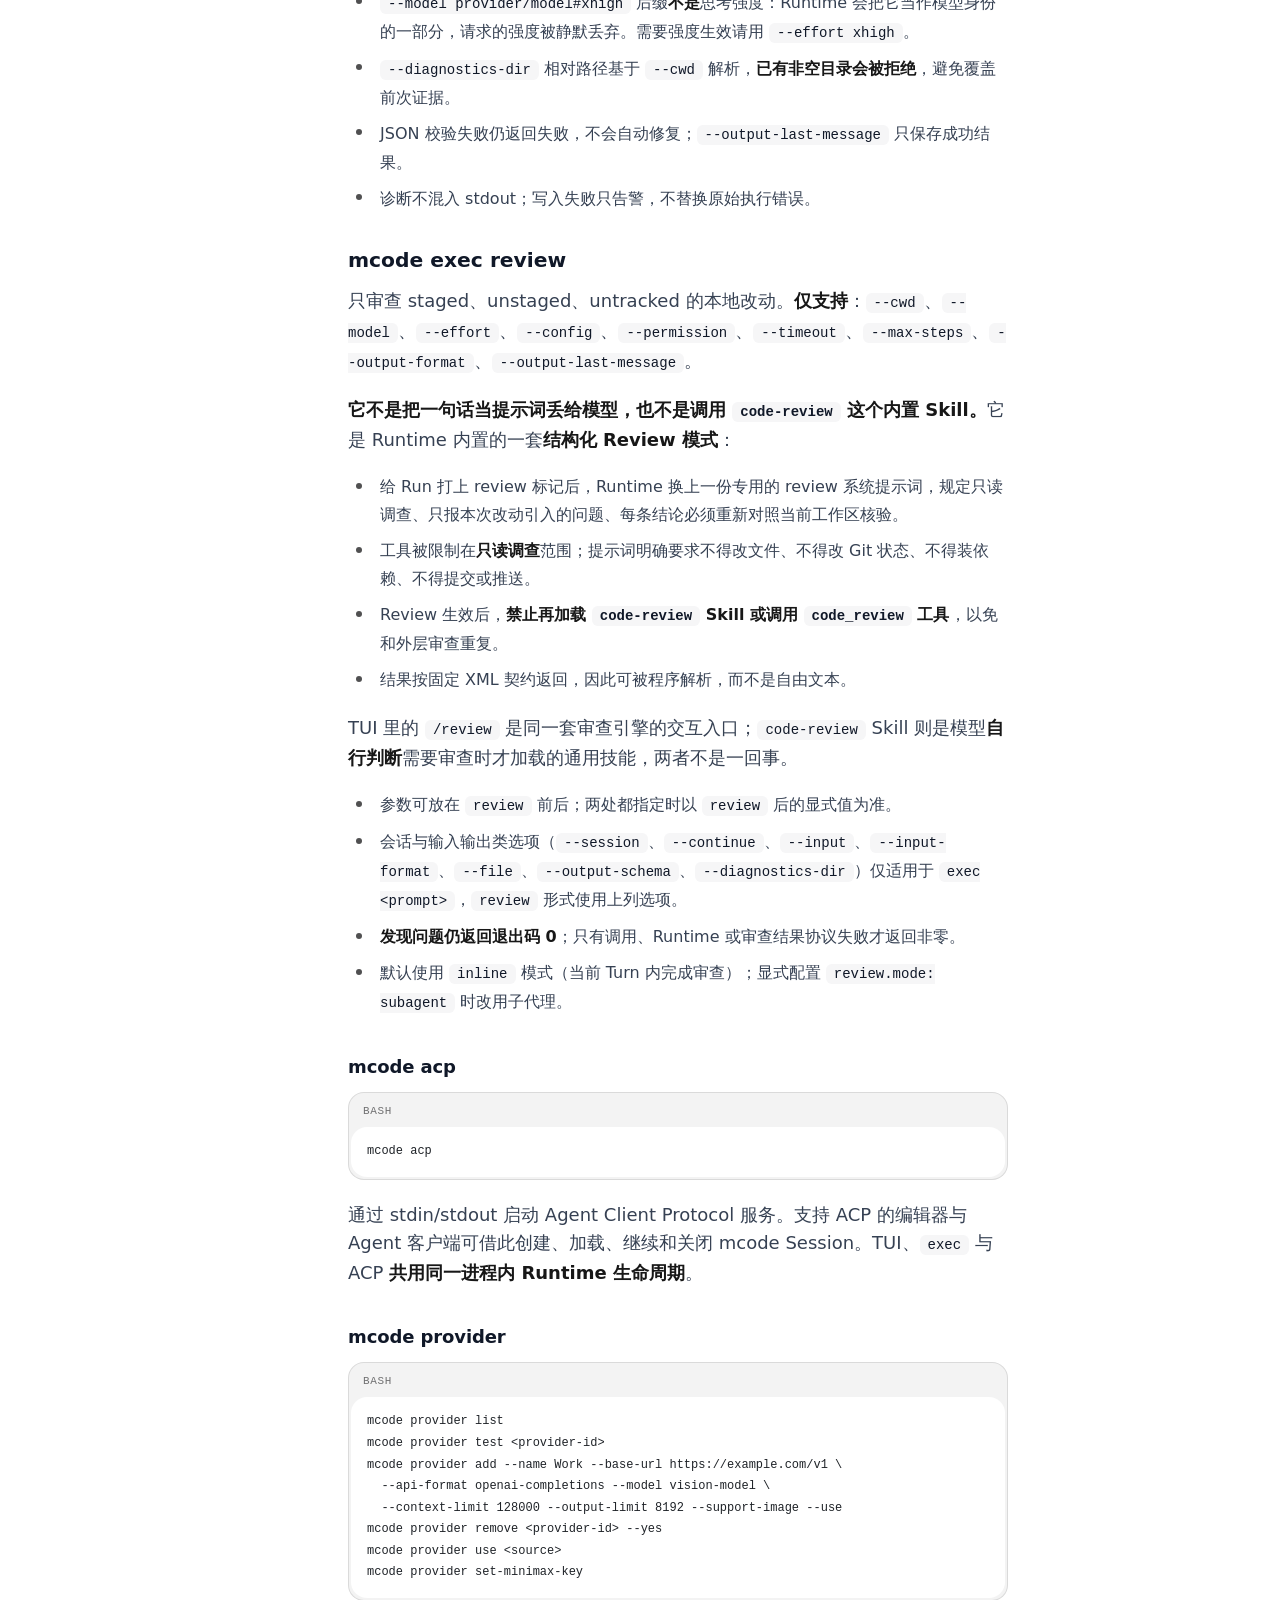
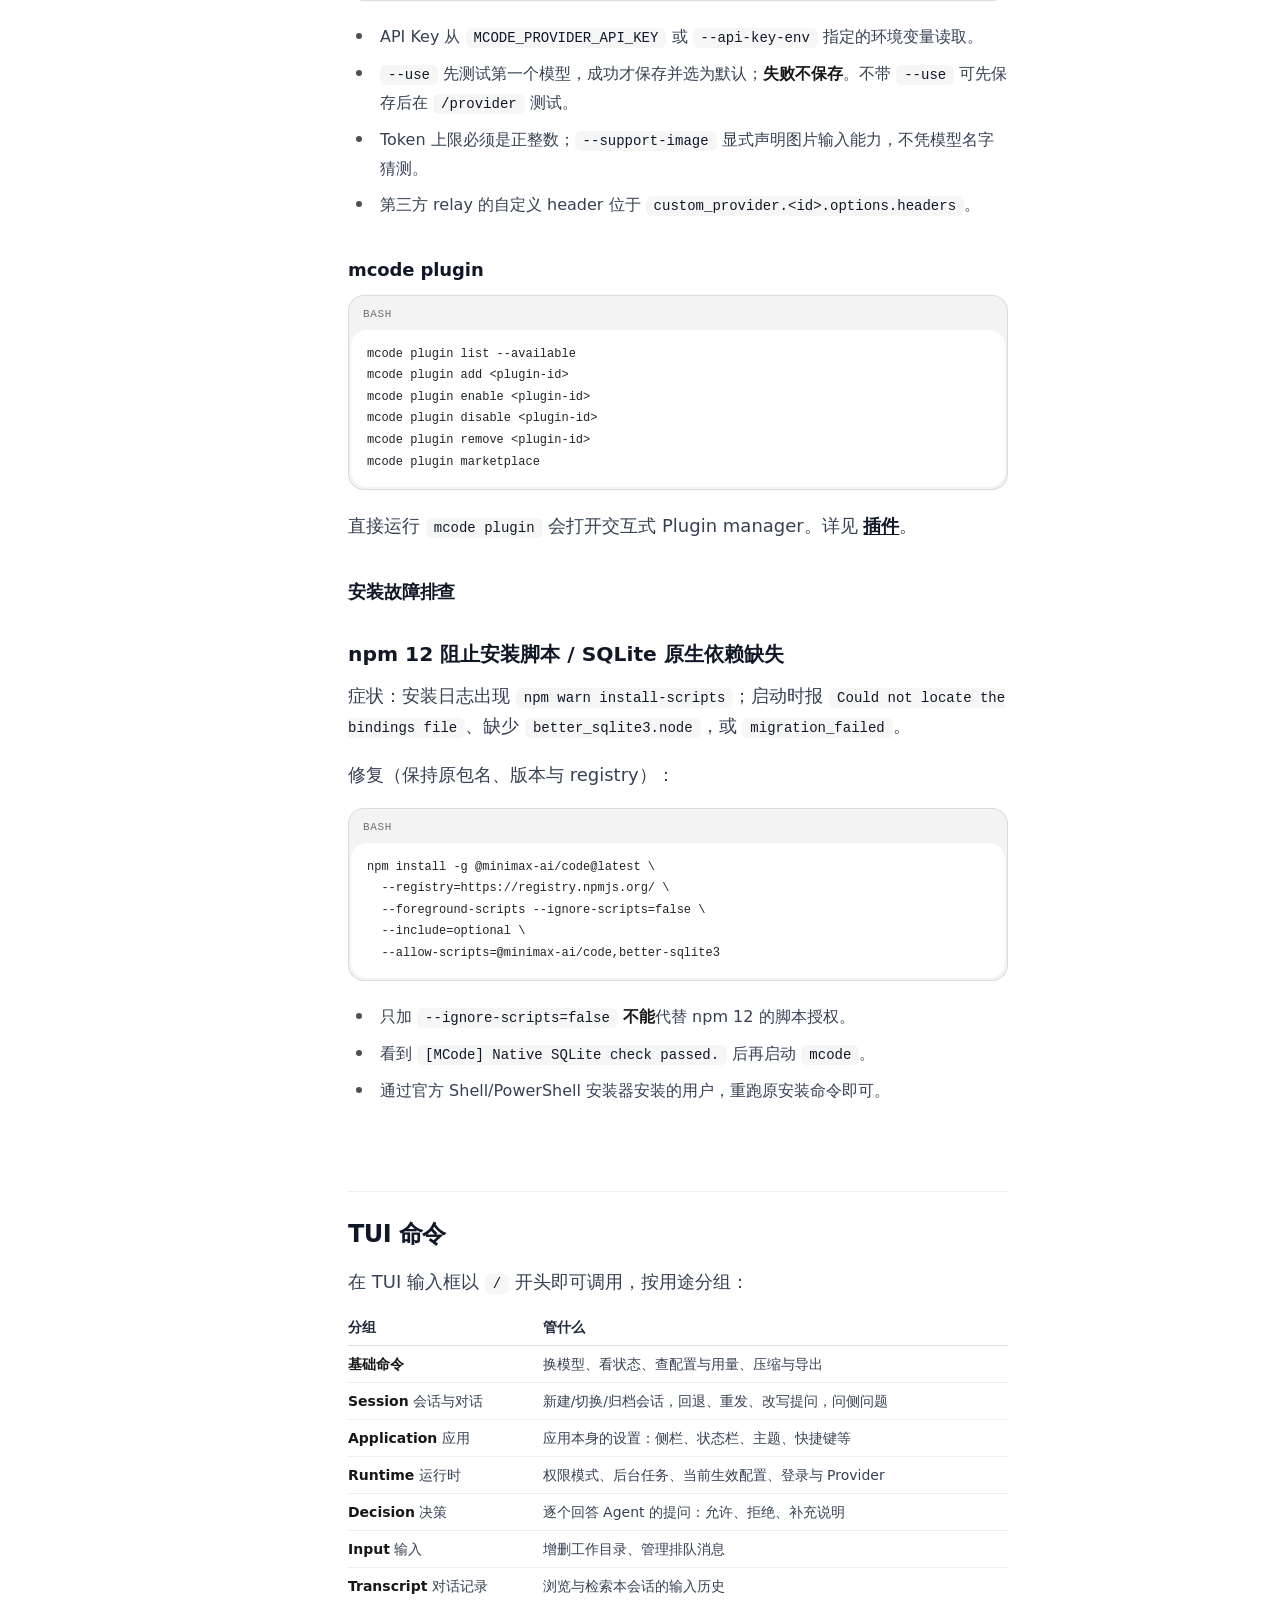
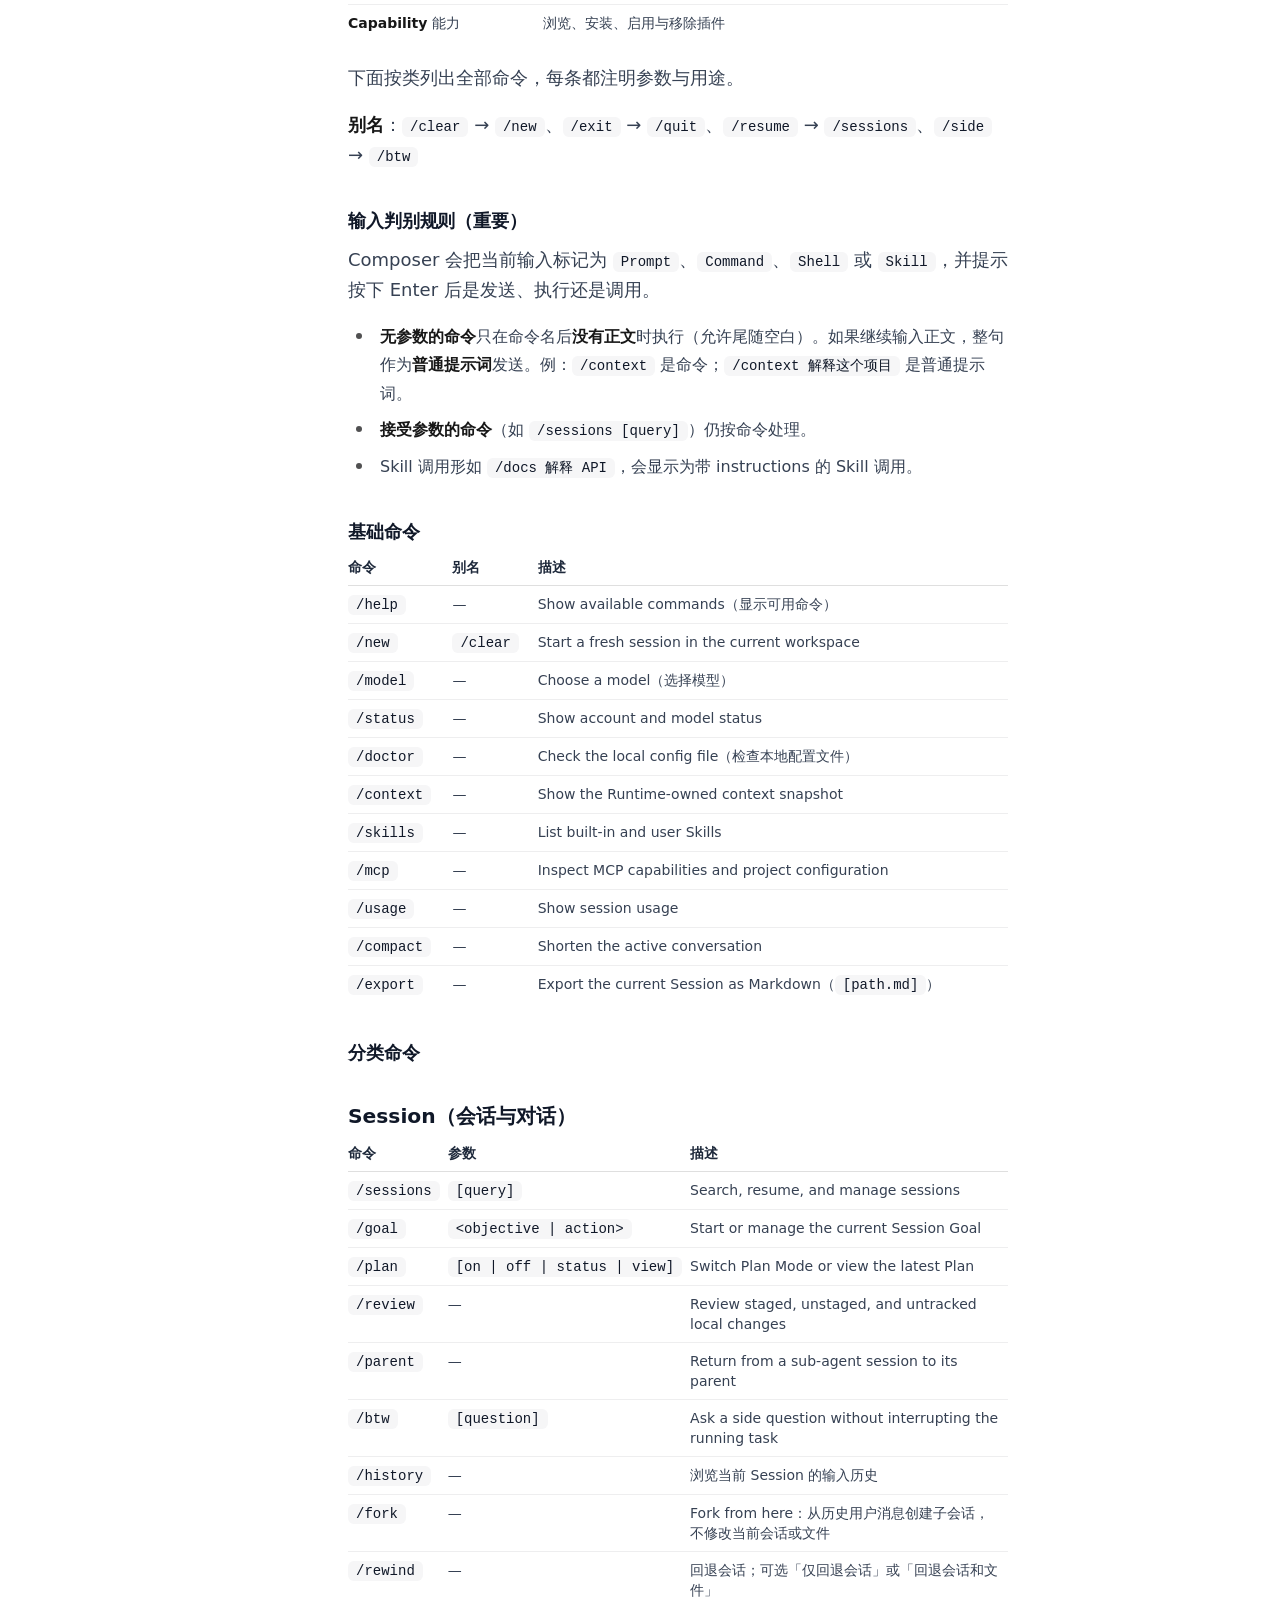
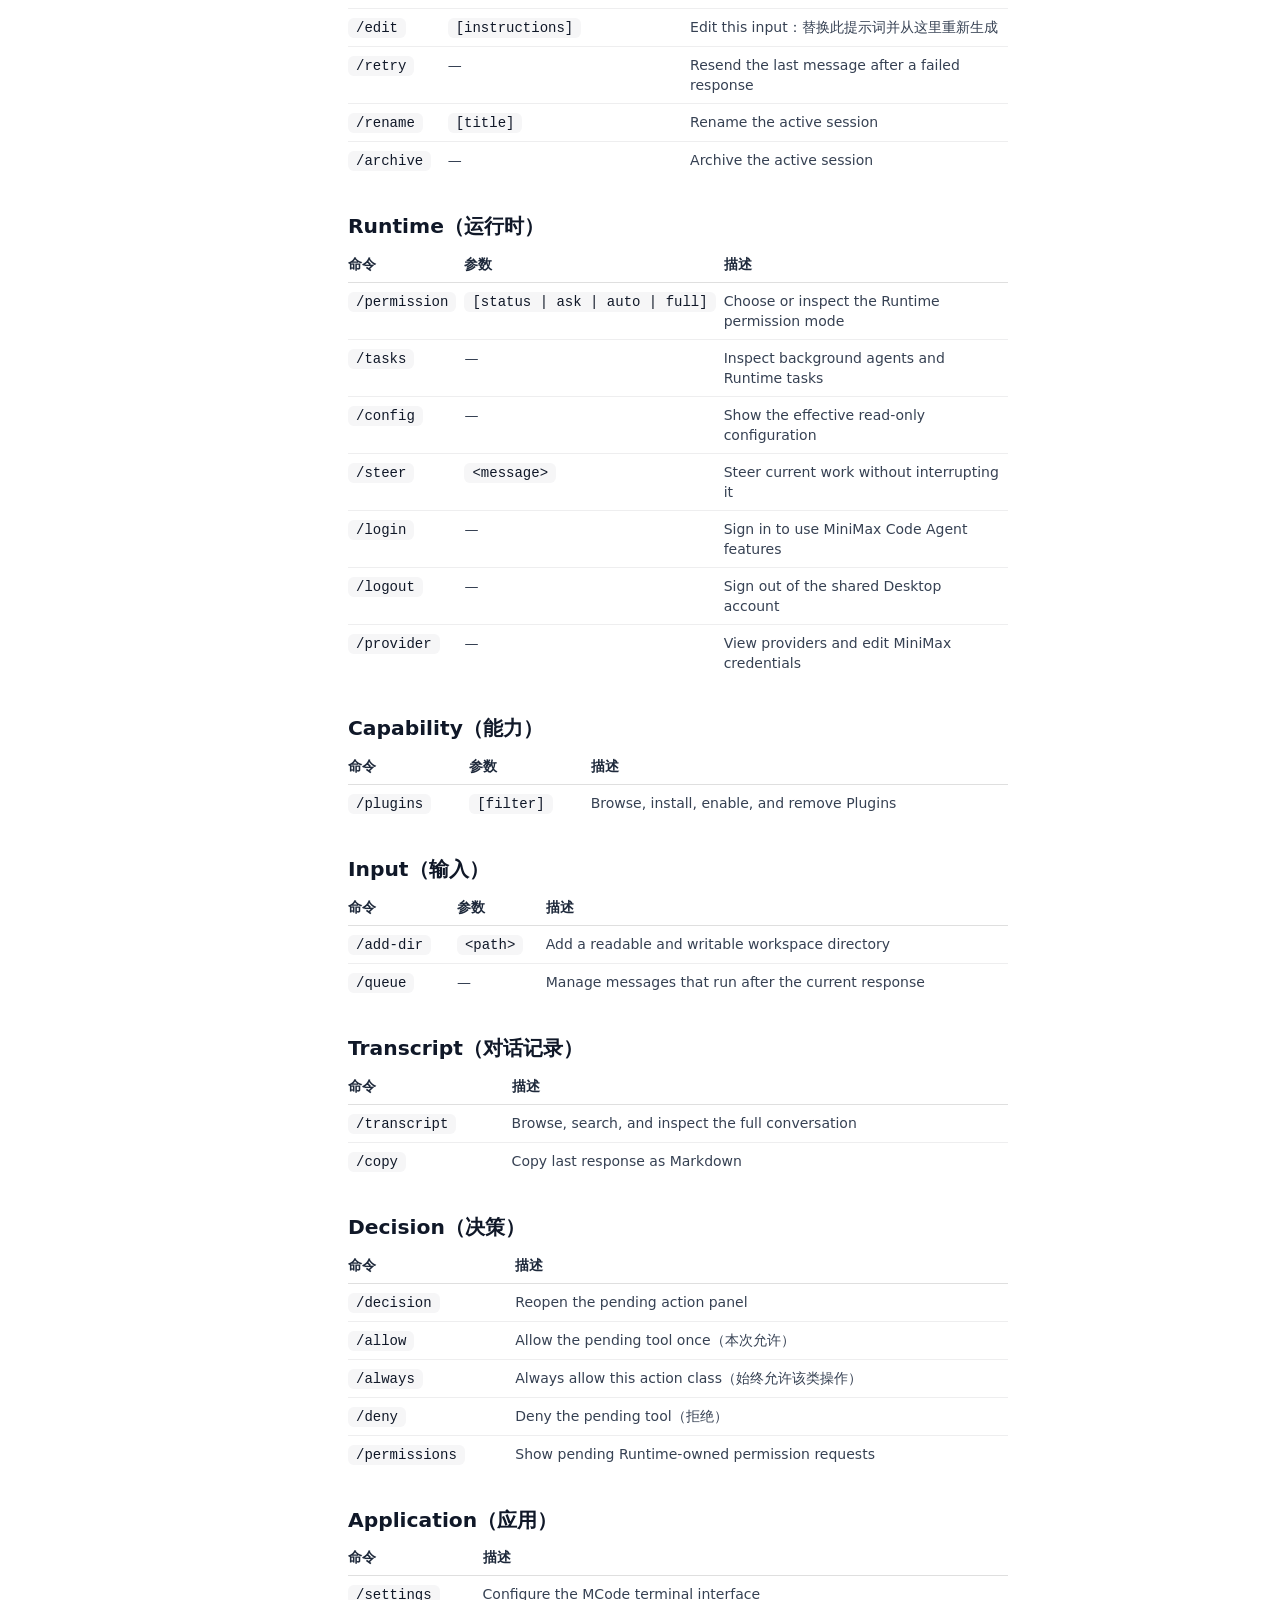
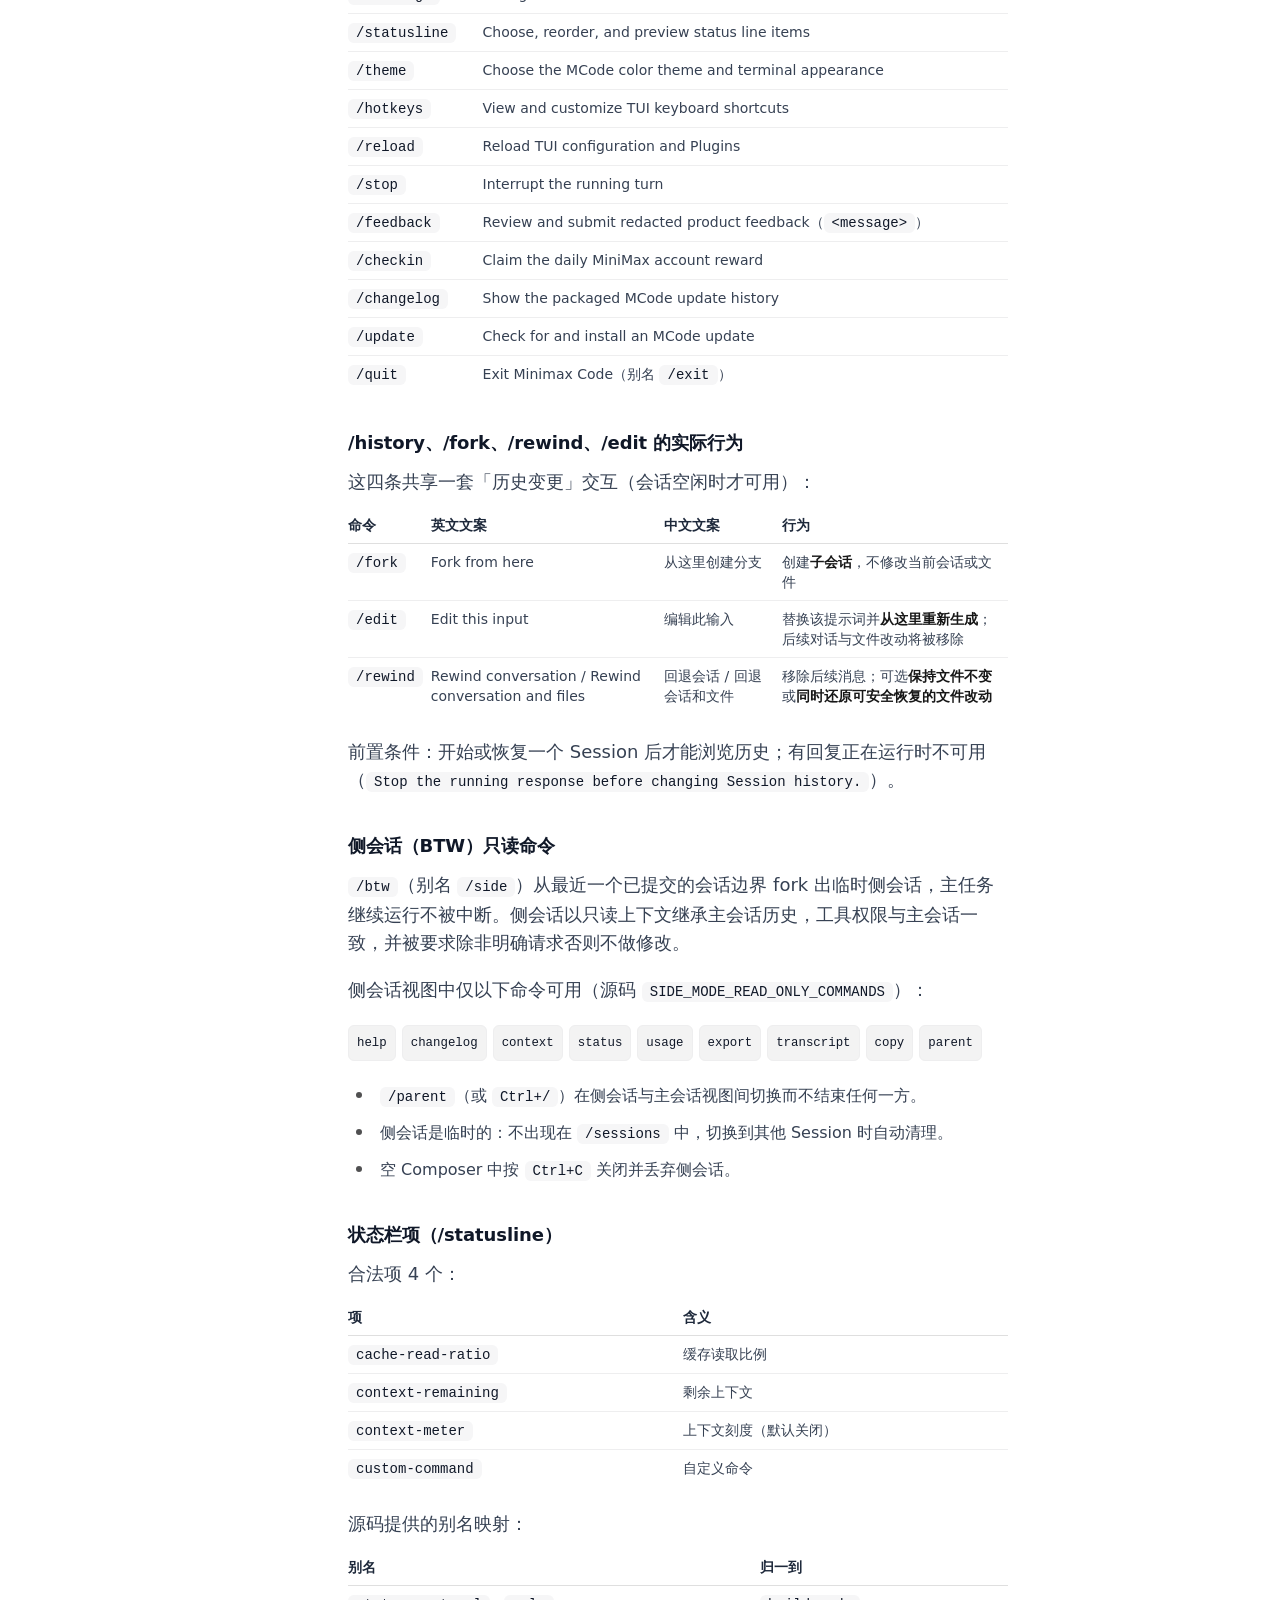
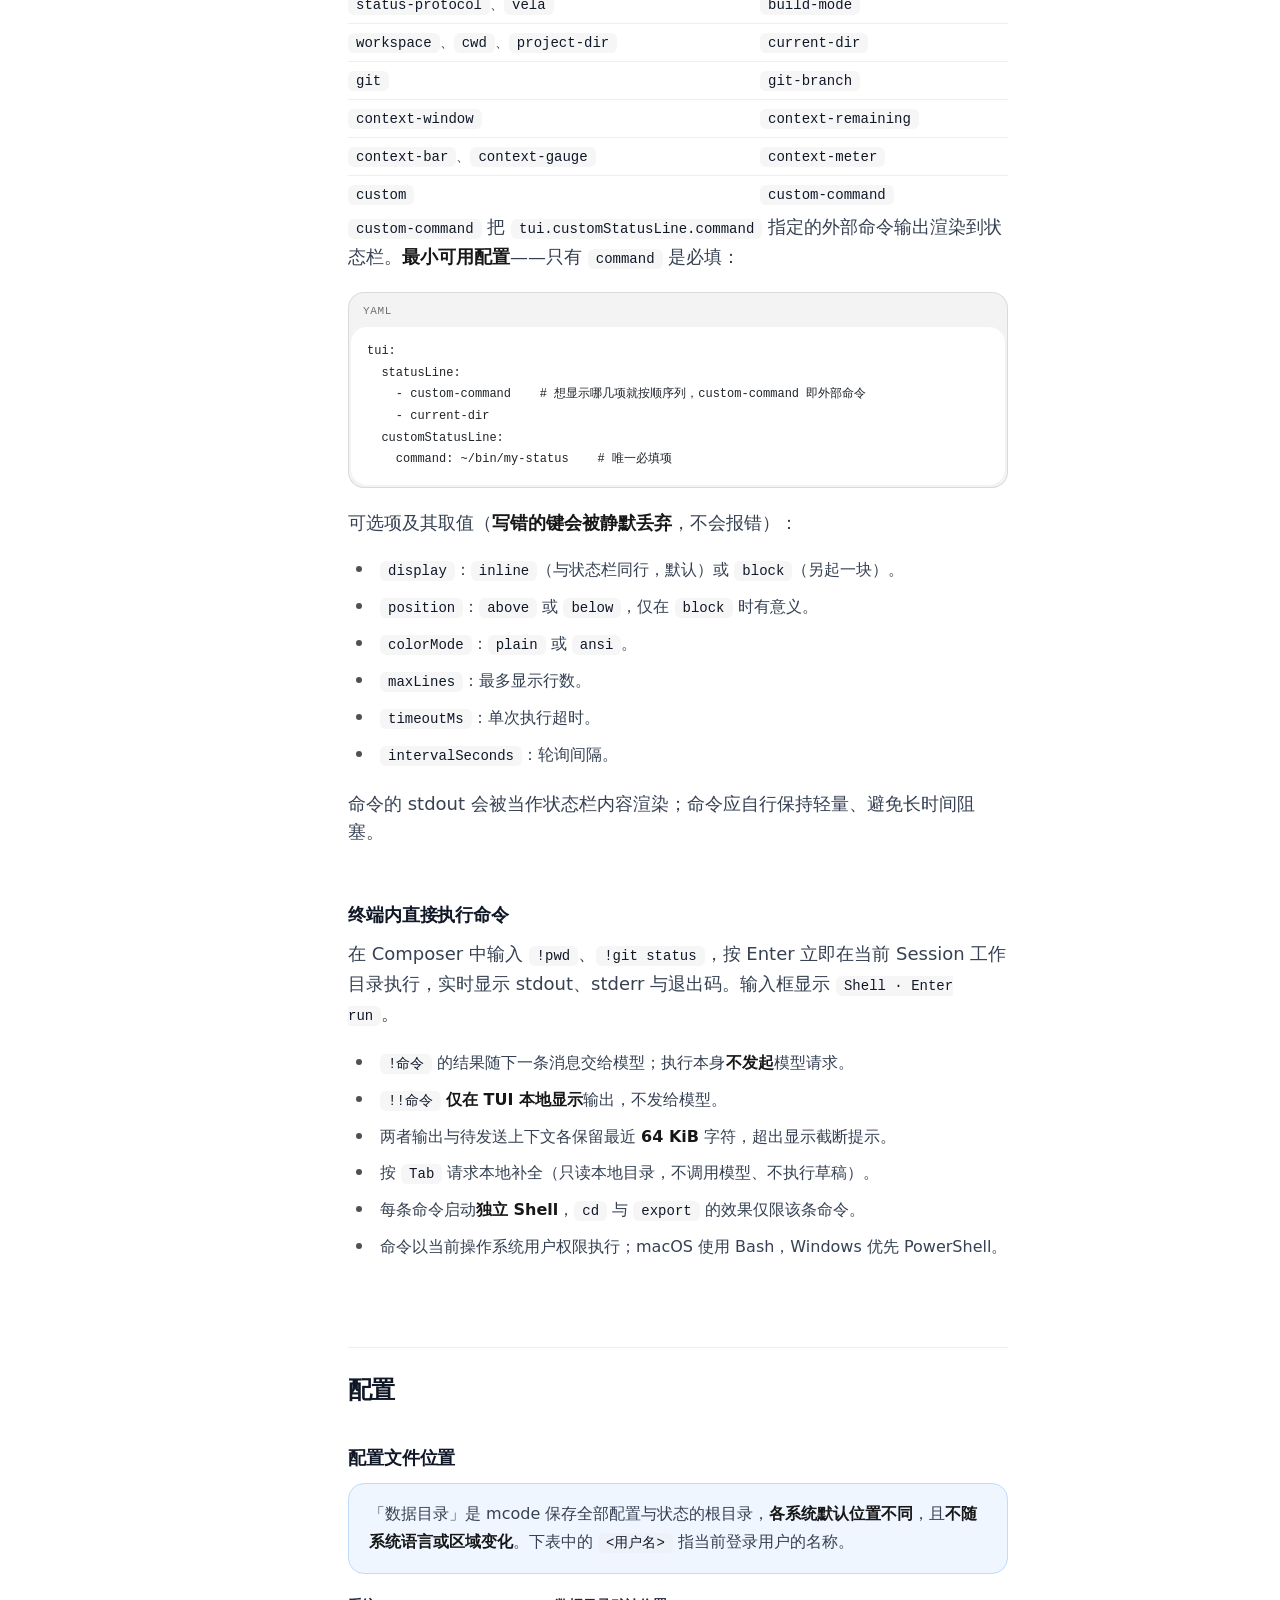
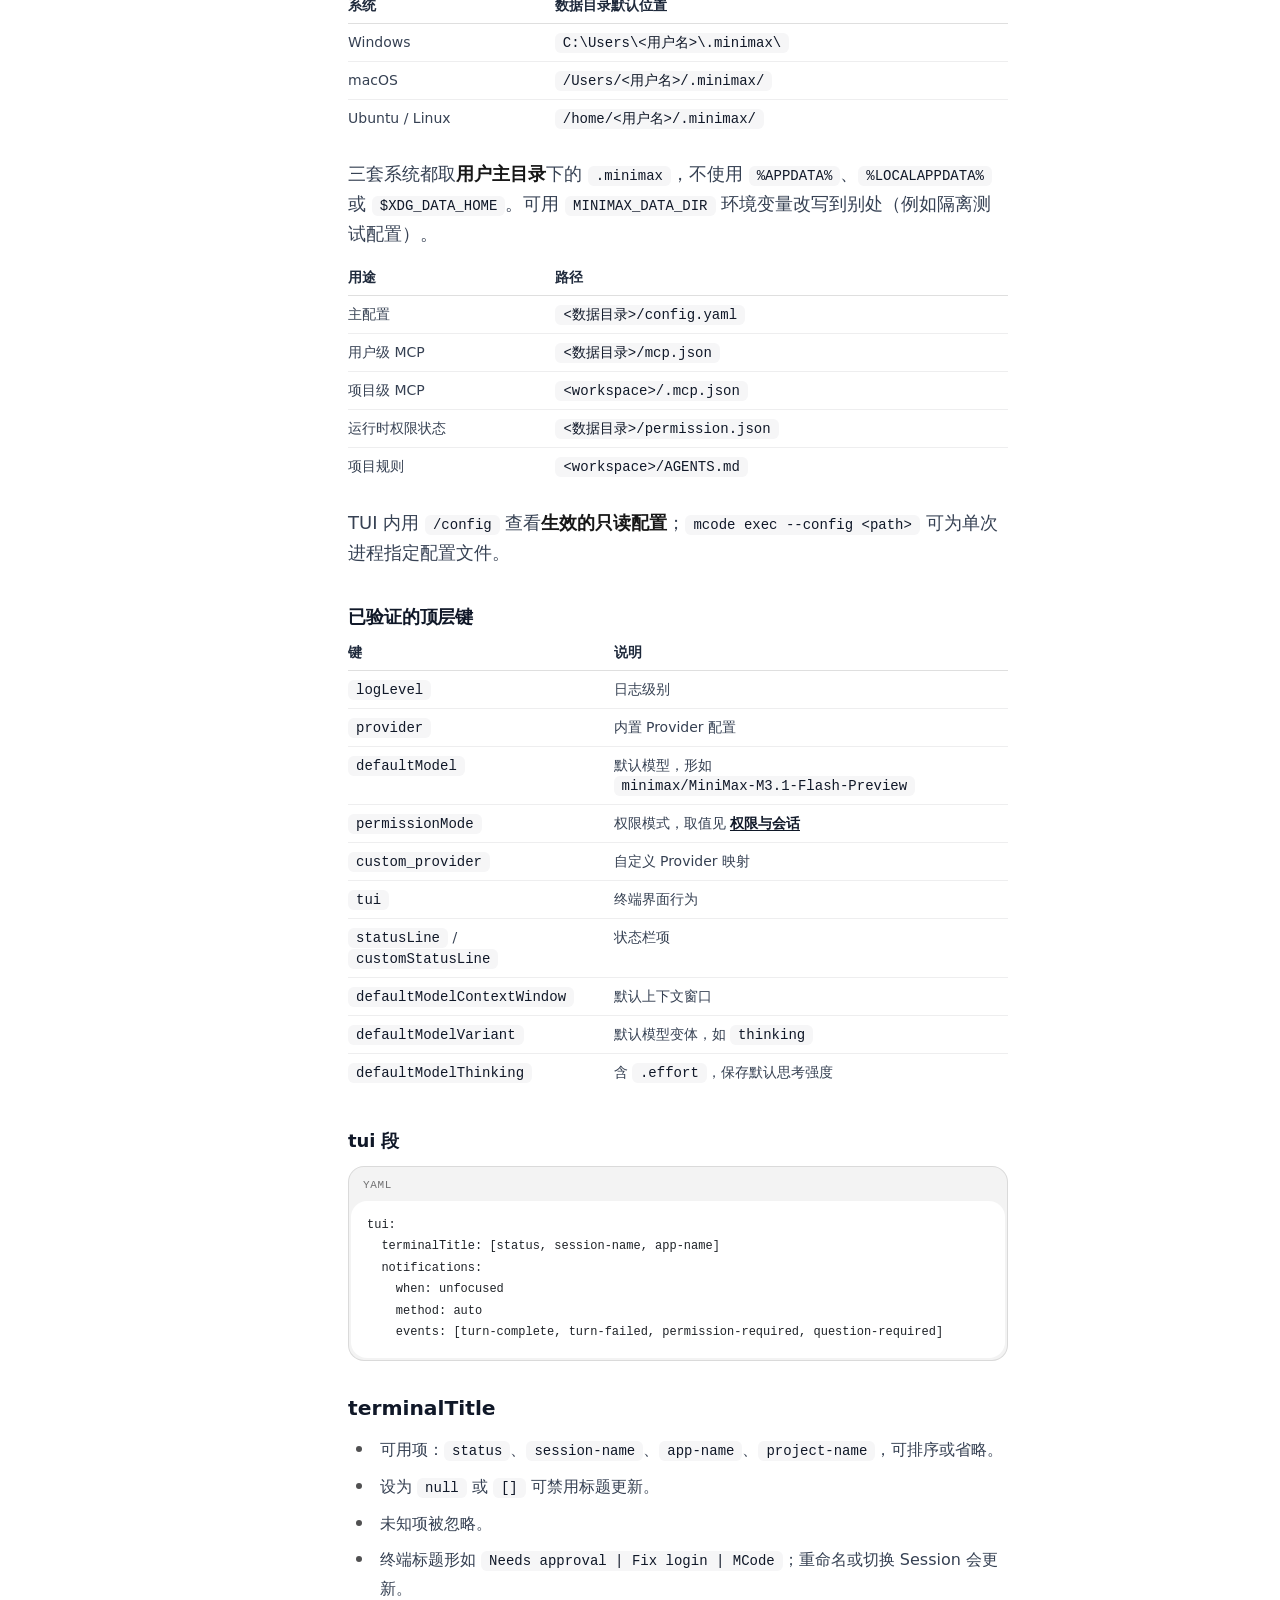
==== commit 7bbedf8c: "docs(mcode-docs): 依 technical-doc-discipline 复审,清理取证痕迹与自述计数 以用户级 skill technical-doc-discipline 做机械复" ====
--- a/plugins/weekbin/mcode-docs/site/index.html
+++ b/plugins/weekbin/mcode-docs/site/index.html
@@ -4,7 +4,7 @@
 <meta charset="utf-8">
 <meta name="viewport" content="width=device-width, initial-scale=1">
 <title>MCode · MiniMax Code 概要说明</title>
-<meta name="description" content="MiniMax Code（mcode）概要说明与事实基线。逐节说明使用形态与安装、CLI 与无头执行全量参数、ACP 接入、TUI slash 命令全表、配置结构与开关、内置 Agent 与 Skill、插件与 MiniApp 编写契约、Hook 系统完整契约、MCP 与内置工具、权限模式与 Plan Mode、会话管理。本文不止罗列功能：每条主张均按 A（本机实跑）／B（厂商随包文件）／C（官方源码定义）／D（运行时真实配置）四级取证，可追溯至 VERIFICATION.md；经核实不存在的能力明确标注为不存在并给出替代路径，而非省略或推测。取证基线版本 0.5.8。随附中英双语纯静态 HTML 文档站，无构建步骤、无 MCP 服务，可离线阅读。">
+<meta name="description" content="MiniMax Code（mcode）概要说明与事实基线。逐节说明使用形态与安装、CLI 与无头执行全量参数、ACP 接入、TUI slash 命令全表、配置结构与开关、内置 Agent 与 Skill、插件与 MiniApp 编写契约、Hook 系统完整契约、MCP 与内置工具、权限模式与 Plan Mode、会话管理。经核实不存在的能力明确标注为不存在并给出替代路径。基线版本 0.5.8。随附中英双语纯静态 HTML 文档站，无构建步骤、无 MCP 服务，可离线阅读。">
 <meta name="color-scheme" content="light dark">
 <link rel="icon" type="image/png" href="assets/minimax.png">
 <link rel="stylesheet" href="assets/style.css">
@@ -201,7 +201,7 @@
       </div>
 
       <h3 class="h3" id="h-exec">mcode exec（Headless）</h3>
-      <p>不启动 TUI，直接执行一次任务。下列命令均已在本机 0.5.8 实跑通过：</p>
+      <p>不启动 TUI，直接执行一次任务：</p>
       <div class="code-block" data-lang="bash">
         <div class="code-head"><span class="code-lang">bash</span></div>
         <pre><code># 基本用法：直接给一句话
@@ -855,7 +855,7 @@
 
       <h3 class="h3" id="h-stopping-work">停止对话与后台工作</h3>
       <ul>
-        <li>显式停止（如 TUI 中按 <code>Esc</code>）会取消该对话在当前进程内拥有的后台 Bash 命令与子 Agent，包括 <code>task_append</code> 续跑及其子回合派生的工作。完成通知不再自动唤醒对话。</li>
+        <li>显式停止（如 TUI 中按 <code>Esc</code>）会取消该对话在当前进程内拥有的后台 Bash 命令与子 Agent，包括 <code>task_append</code> 续跑及其子回合派生的工作。完成通知不会自动唤醒对话。</li>
         <li>用 <code>/clear</code> 或切换 Session 离开对话时，会停止当前回合并暂停 Goal 与排队指令，但<strong>后台工作继续运行</strong>。</li>
         <li>只取消本地拥有的运行中任务；由其它 Runtime 进程持有的任务不受影响。</li>
       </ul>
@@ -1423,7 +1423,7 @@
       <p>字段：<code>type</code>、<code>command</code>、<code>args</code>、<code>env</code>、<code>description</code>、<code>enabled</code>、<code>configured</code>。<code>env</code> 中可使用 <code>${PLUGIN_ROOT}</code> 与 <code>${PLUGIN_DATA}</code> 占位符。</p>
 
       <h3 class="h3" id="h-mcp-tools">工具</h3>
-      <p>12 个基础工具见 <a href="#h-tools">宿主工具</a>。MCP 服务器提供的工具以 <code>mcp__&lt;server&gt;__&lt;tool&gt;</code> 形式出现。</p>
+      <p>基础工具见 <a href="#h-tools">宿主工具</a>。MCP 服务器提供的工具以 <code>mcp__&lt;server&gt;__&lt;tool&gt;</code> 形式出现。</p>
 
       <h3 class="h3" id="h-attachments">附件与引用</h3>
       <h4 class="h4" id="h-attach-cli">命令行</h4>
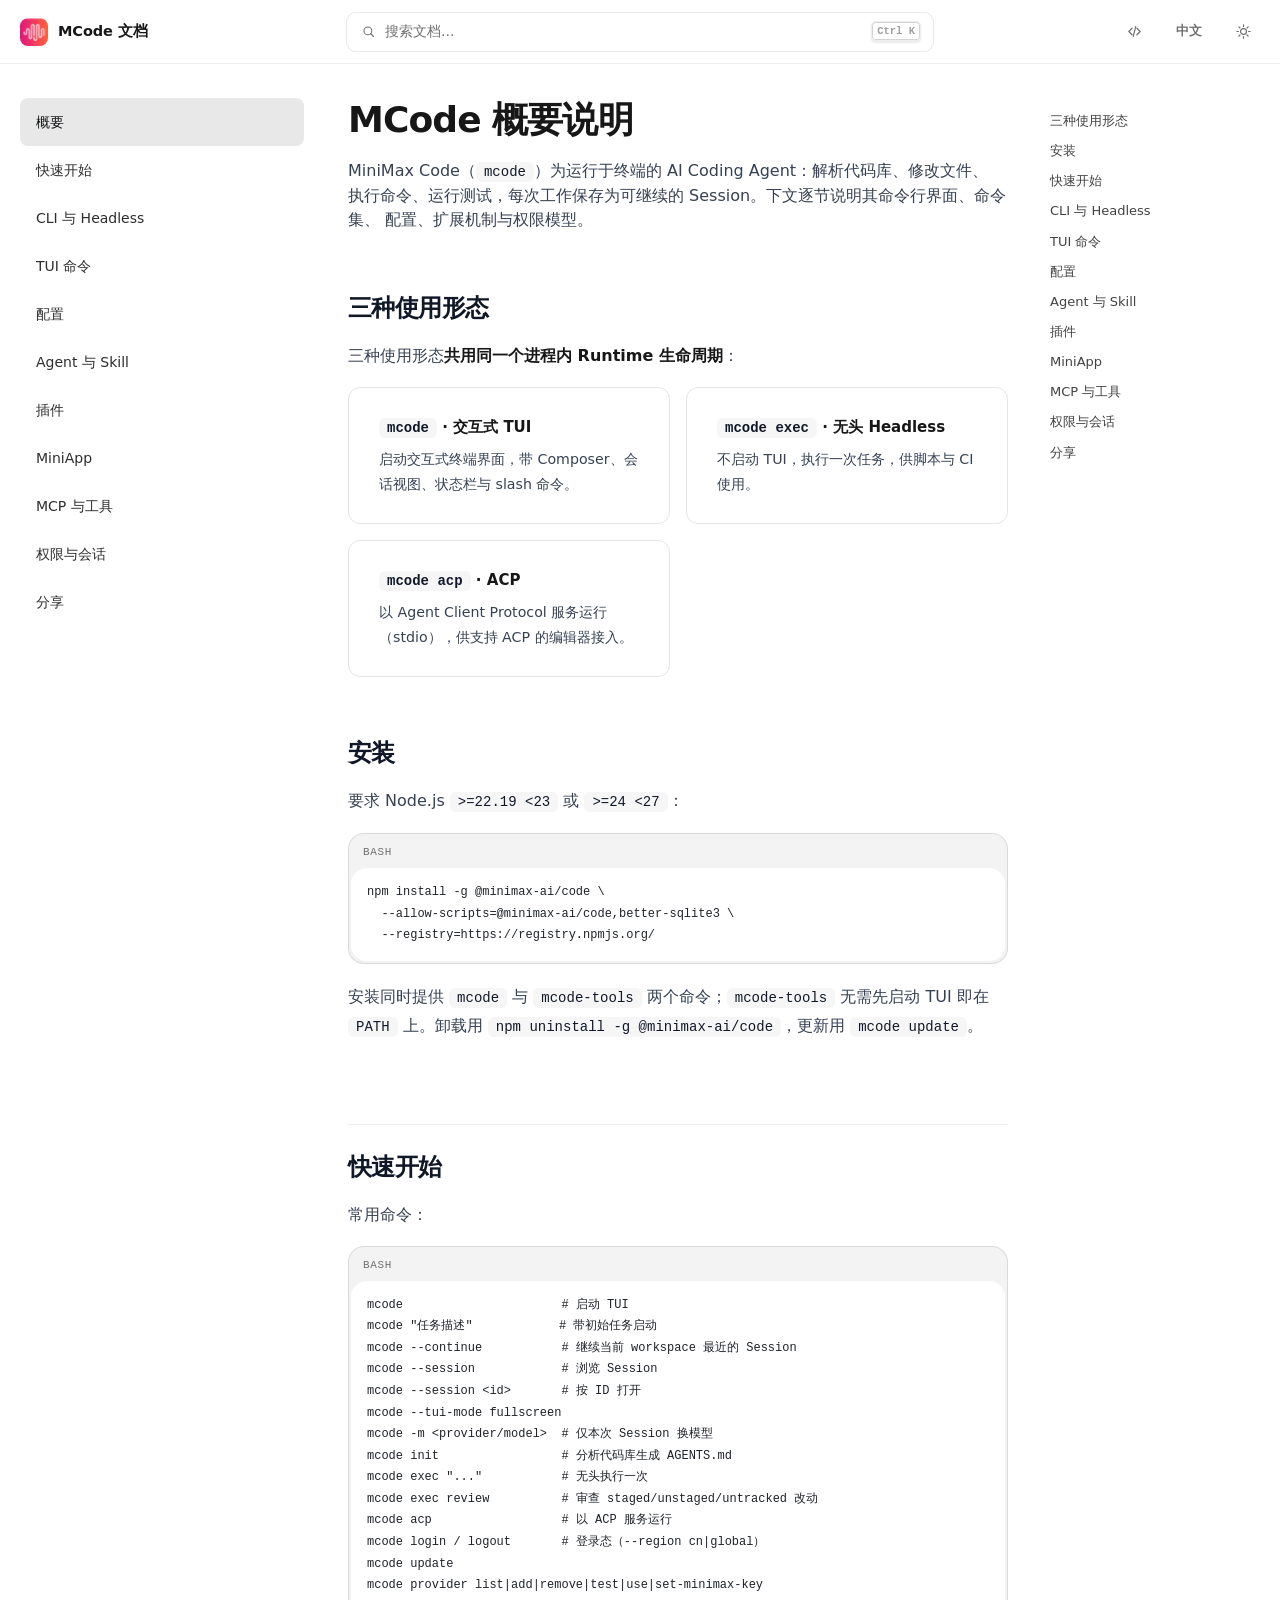
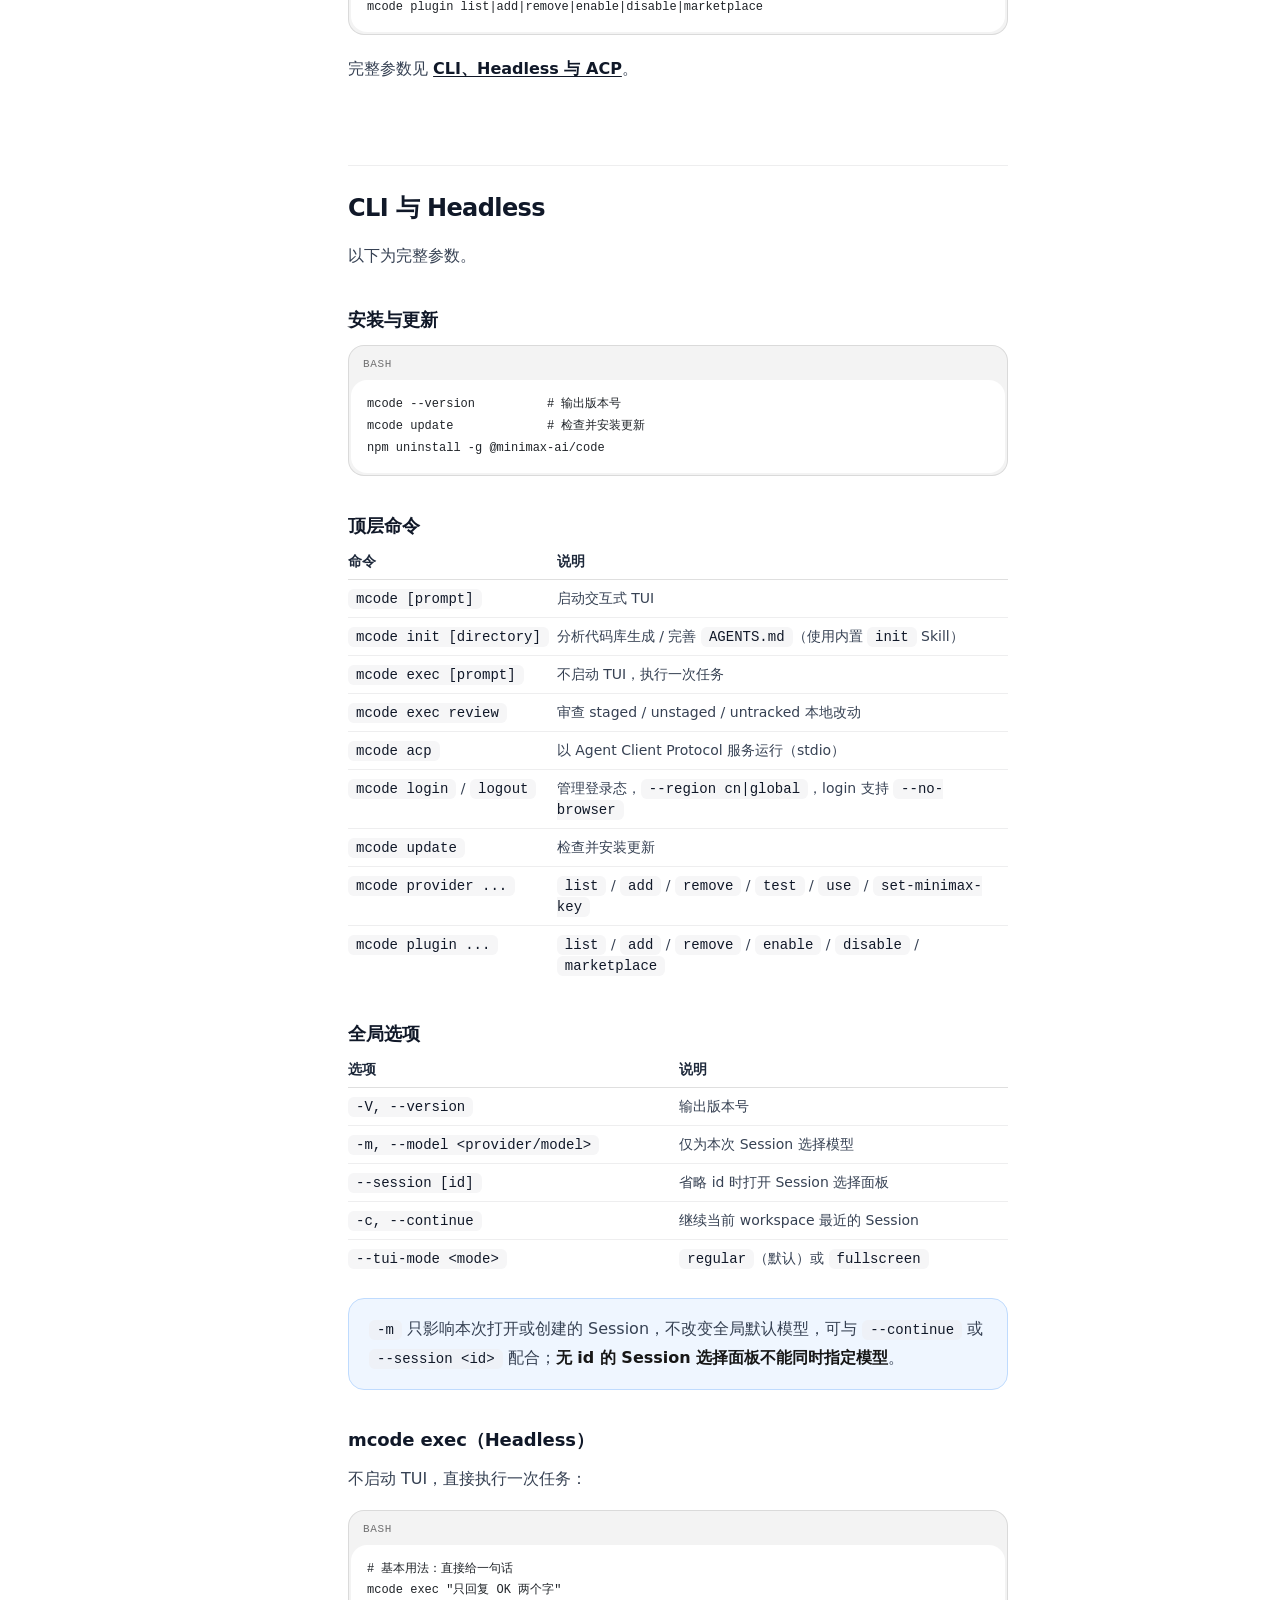
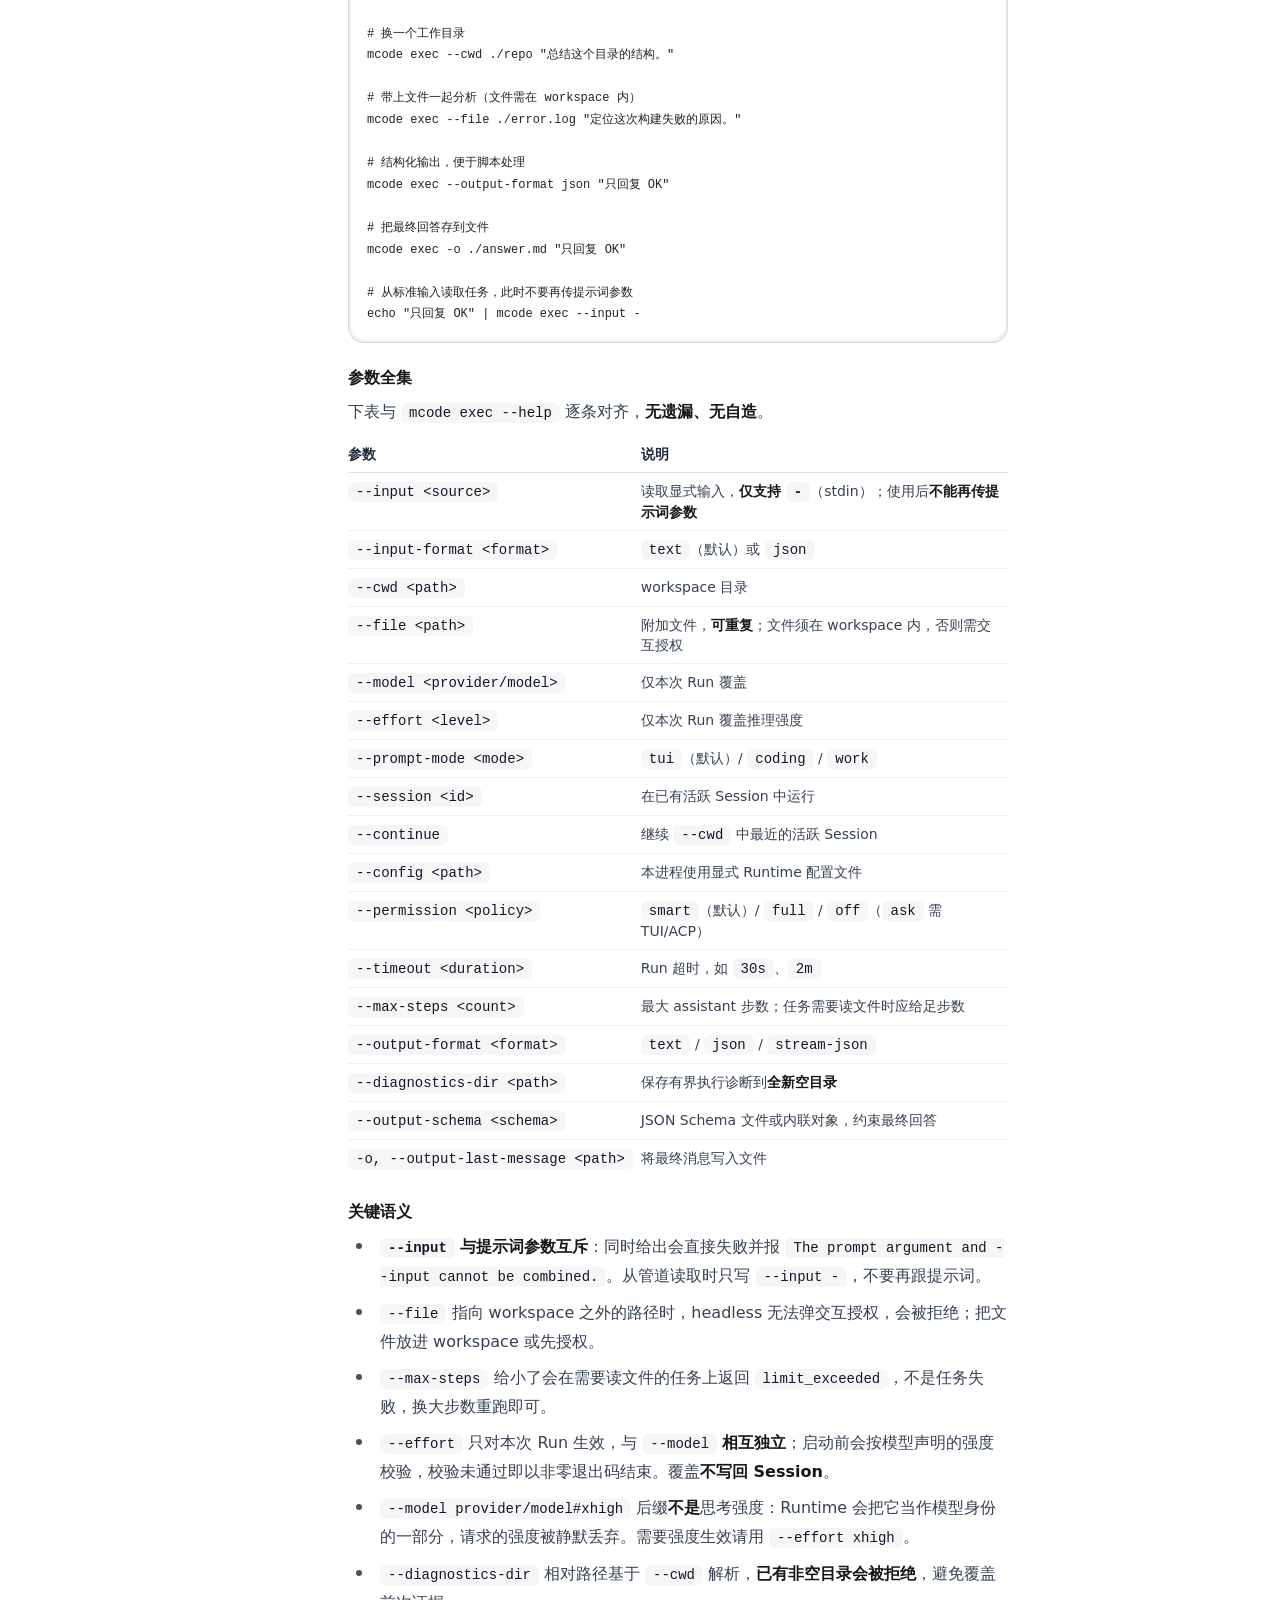
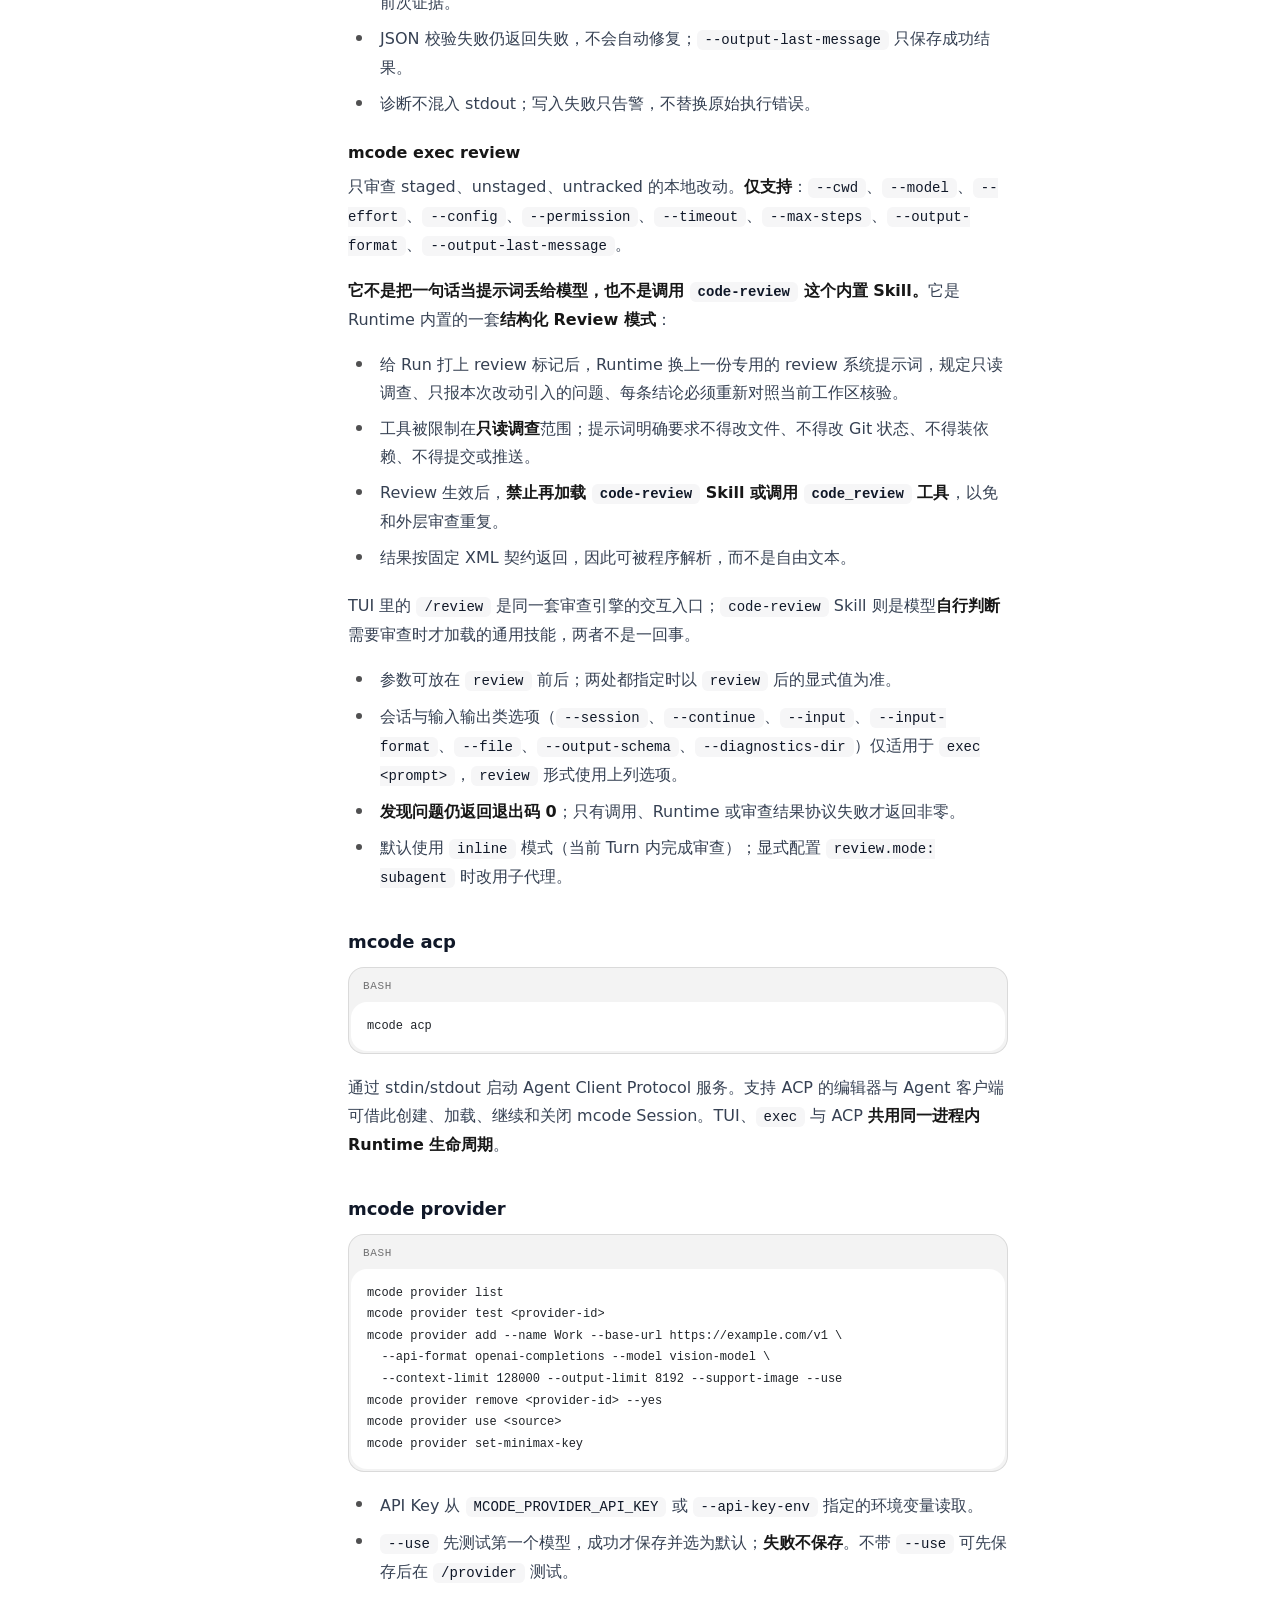
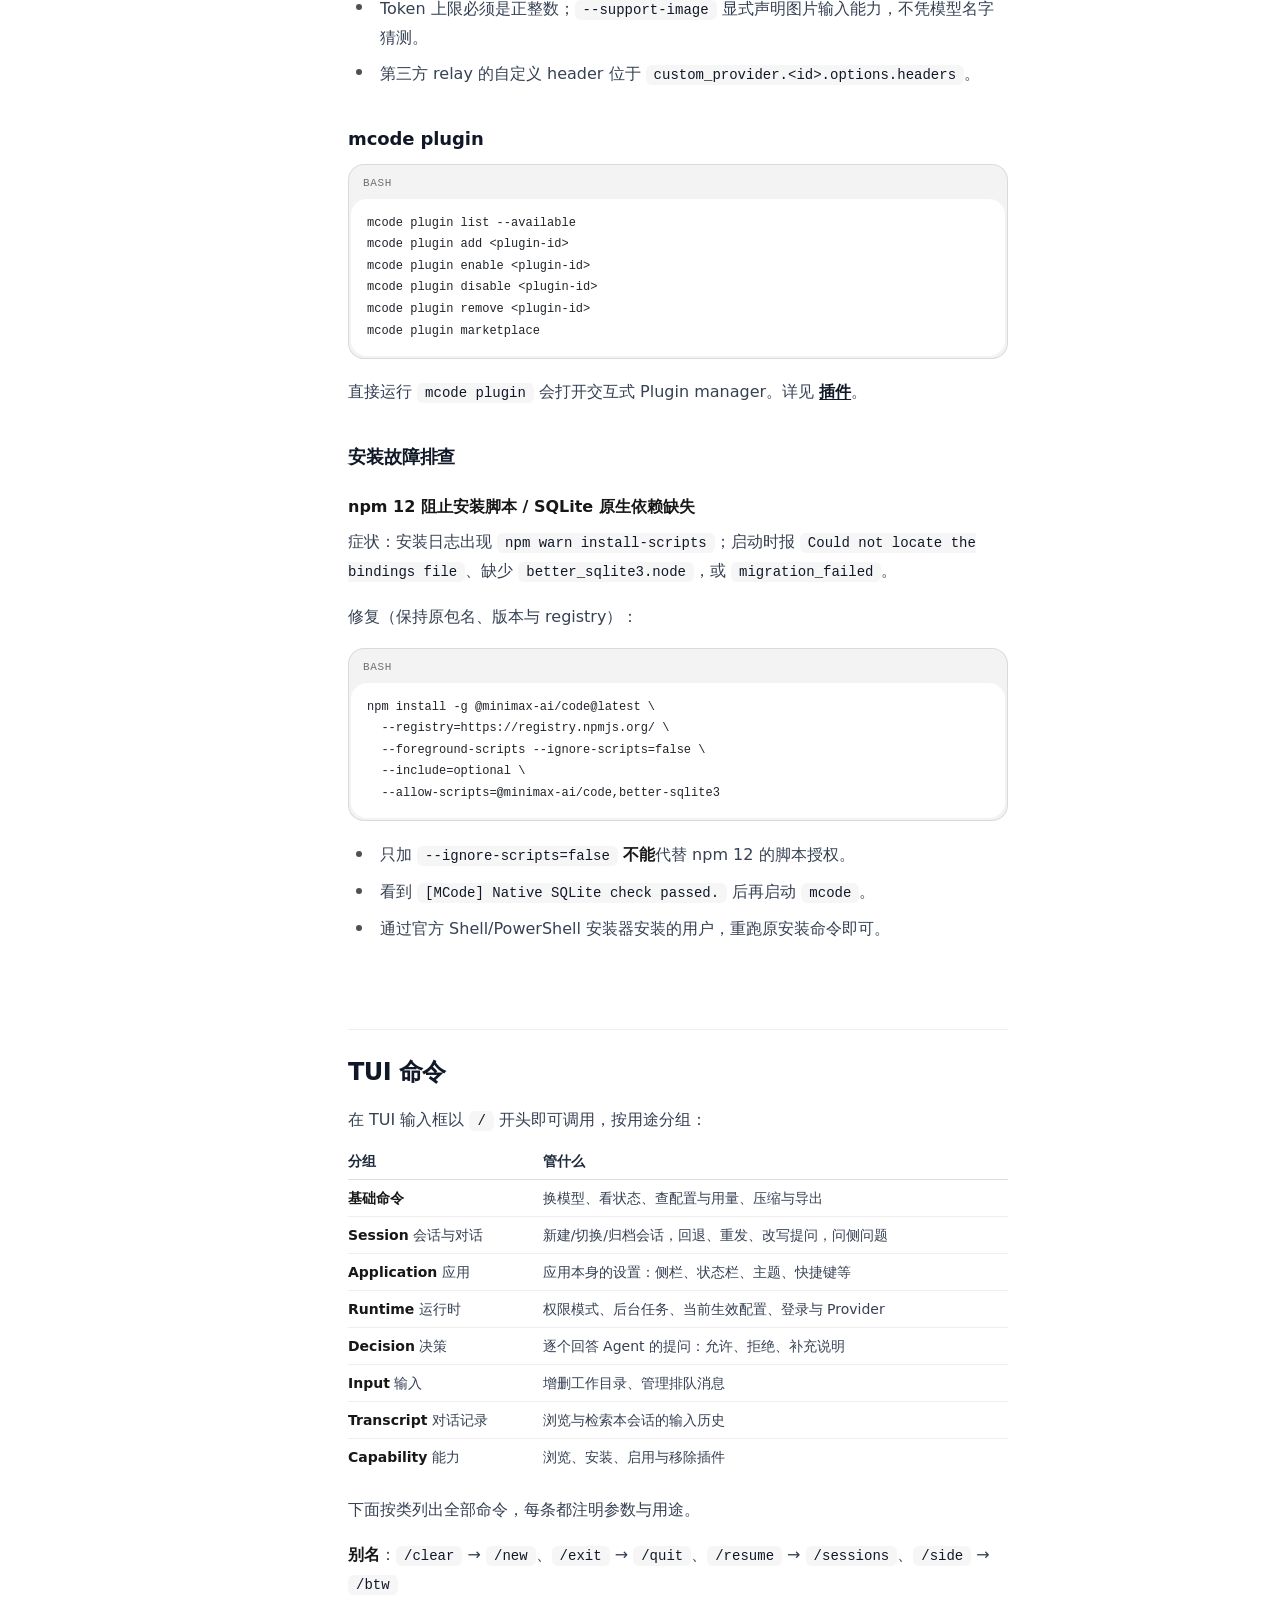
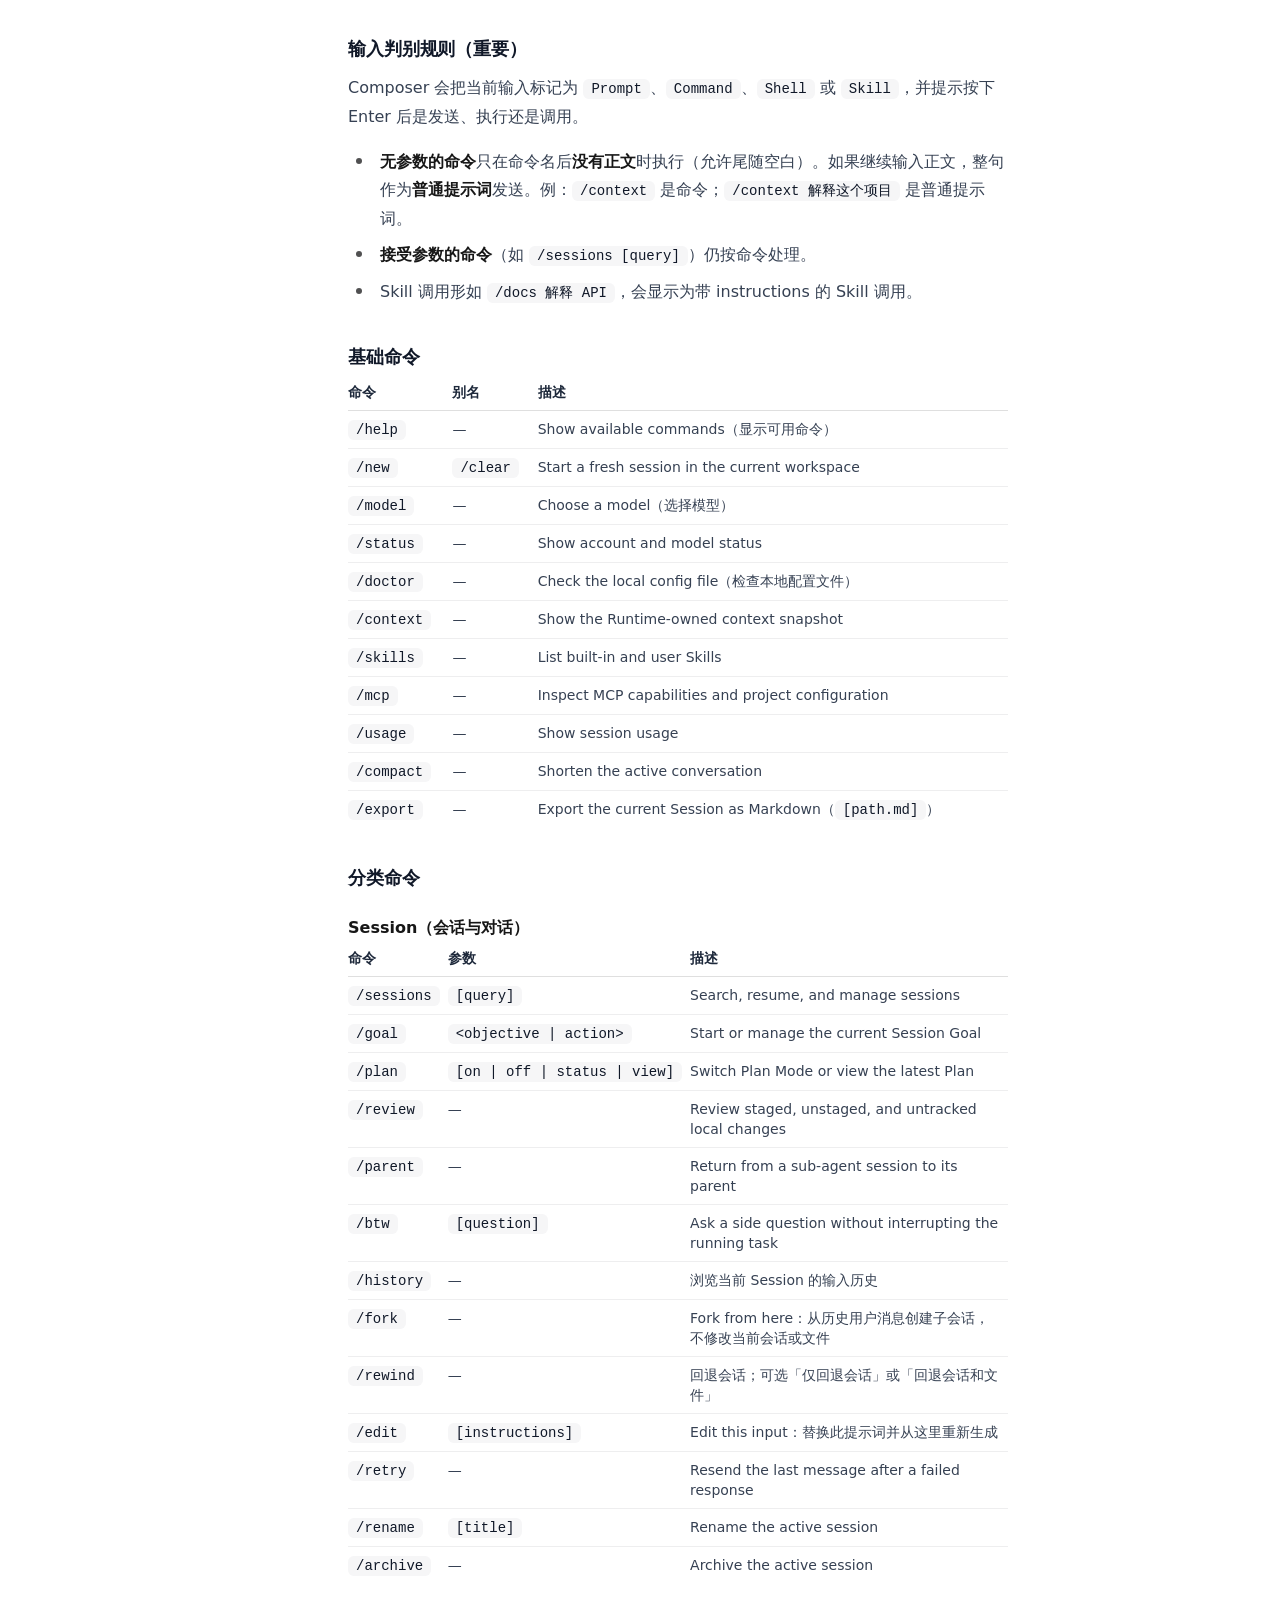
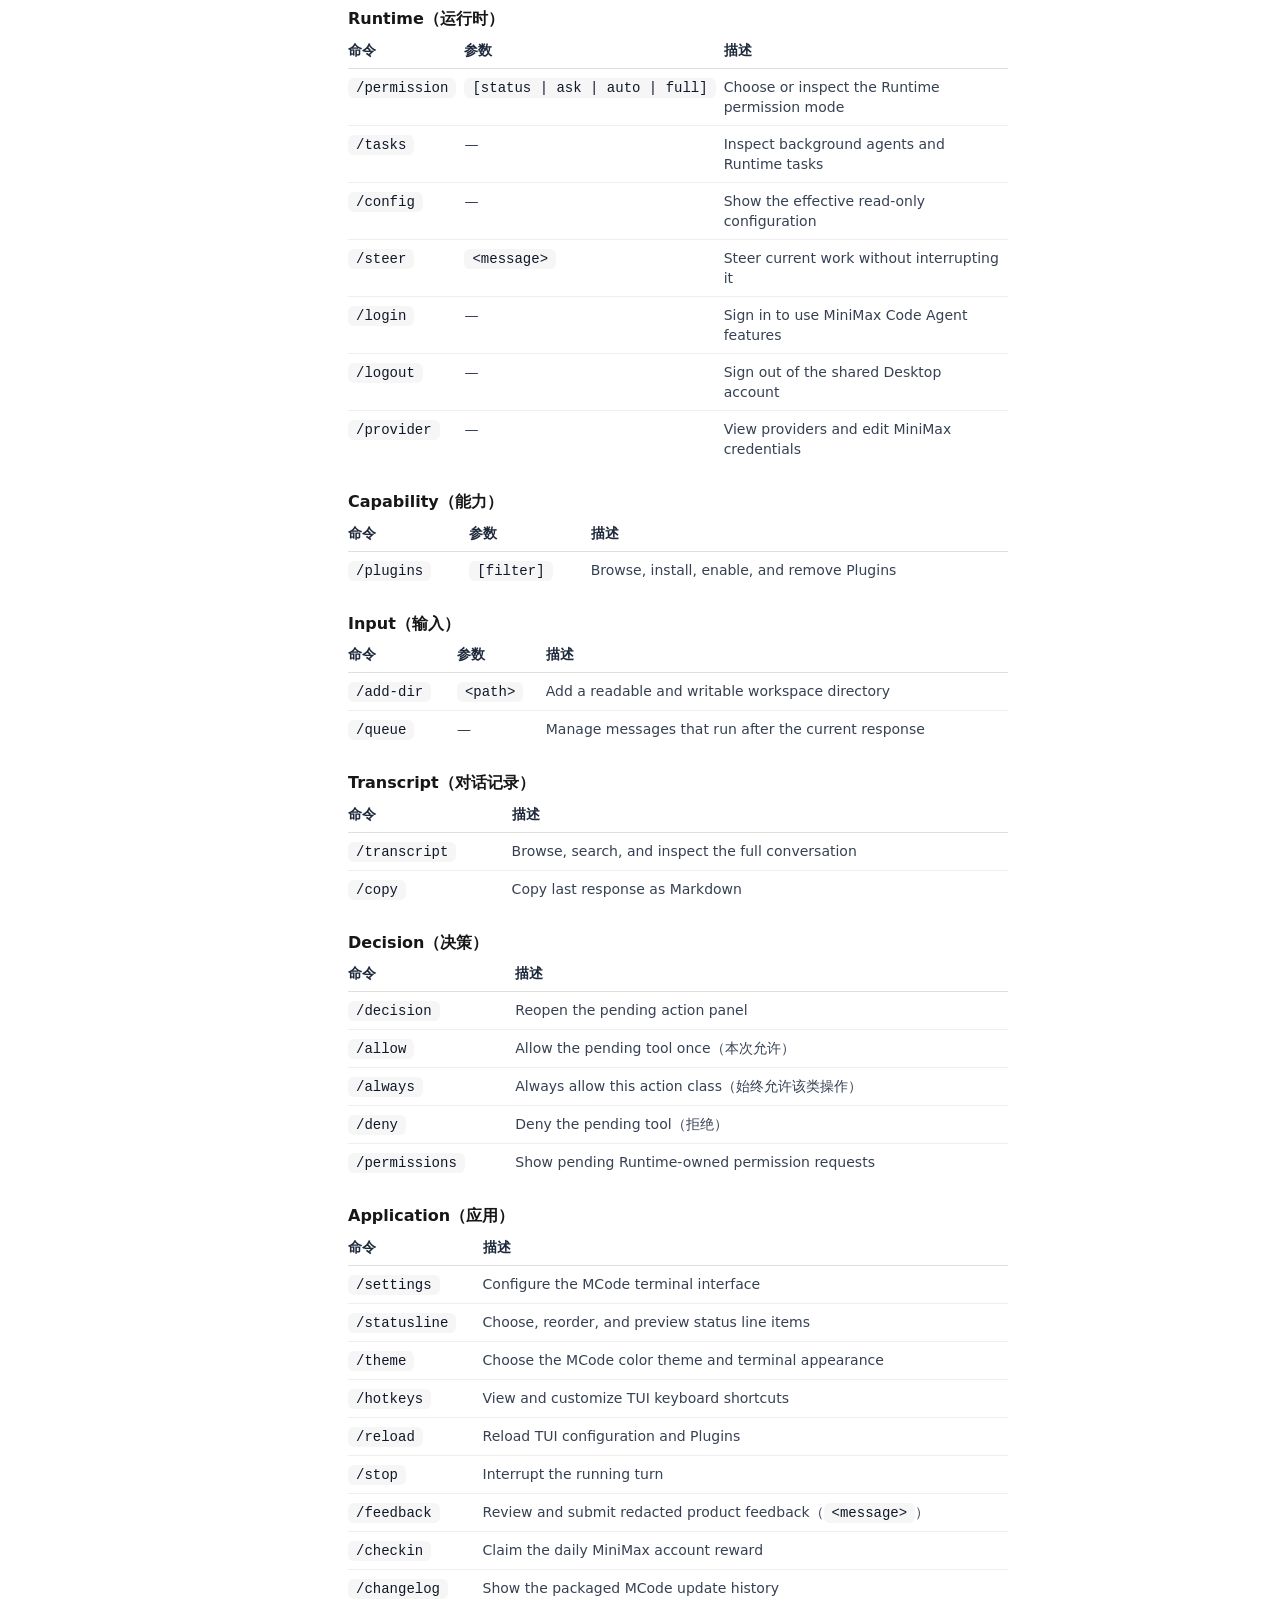
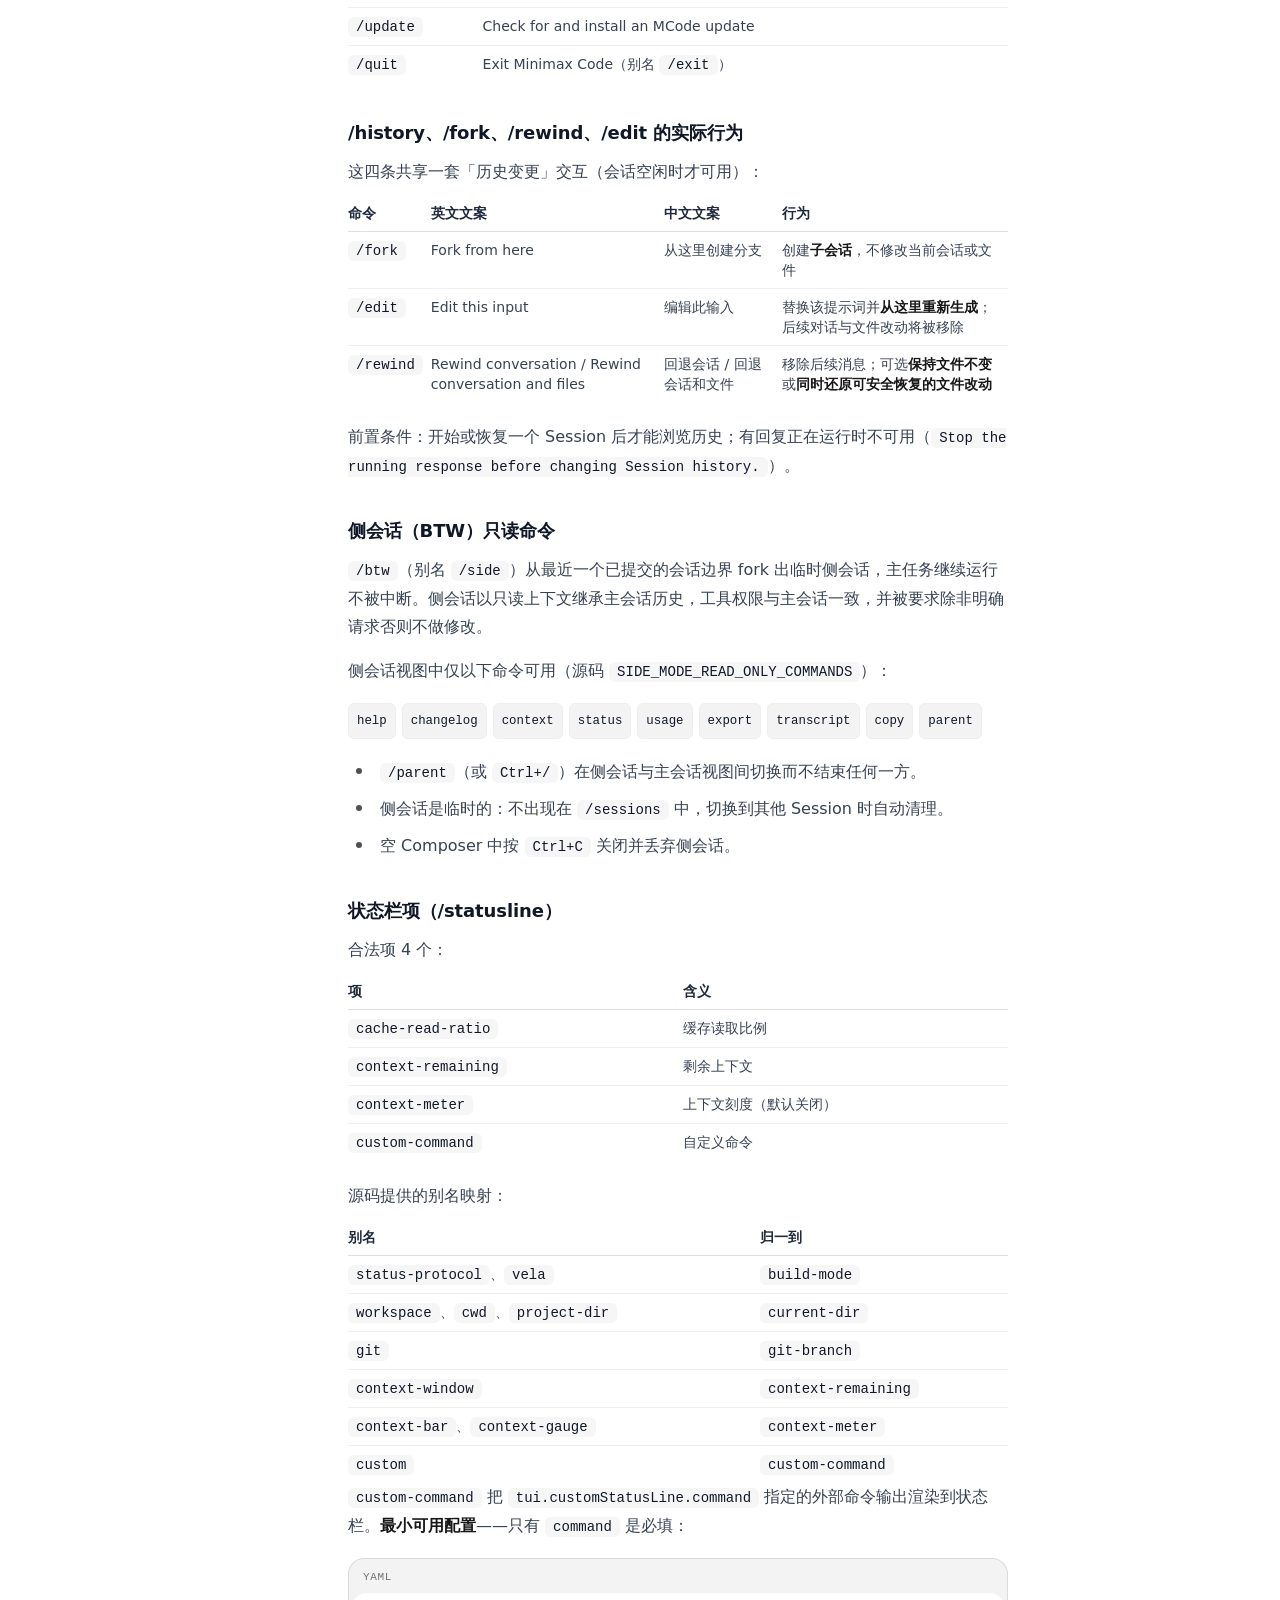
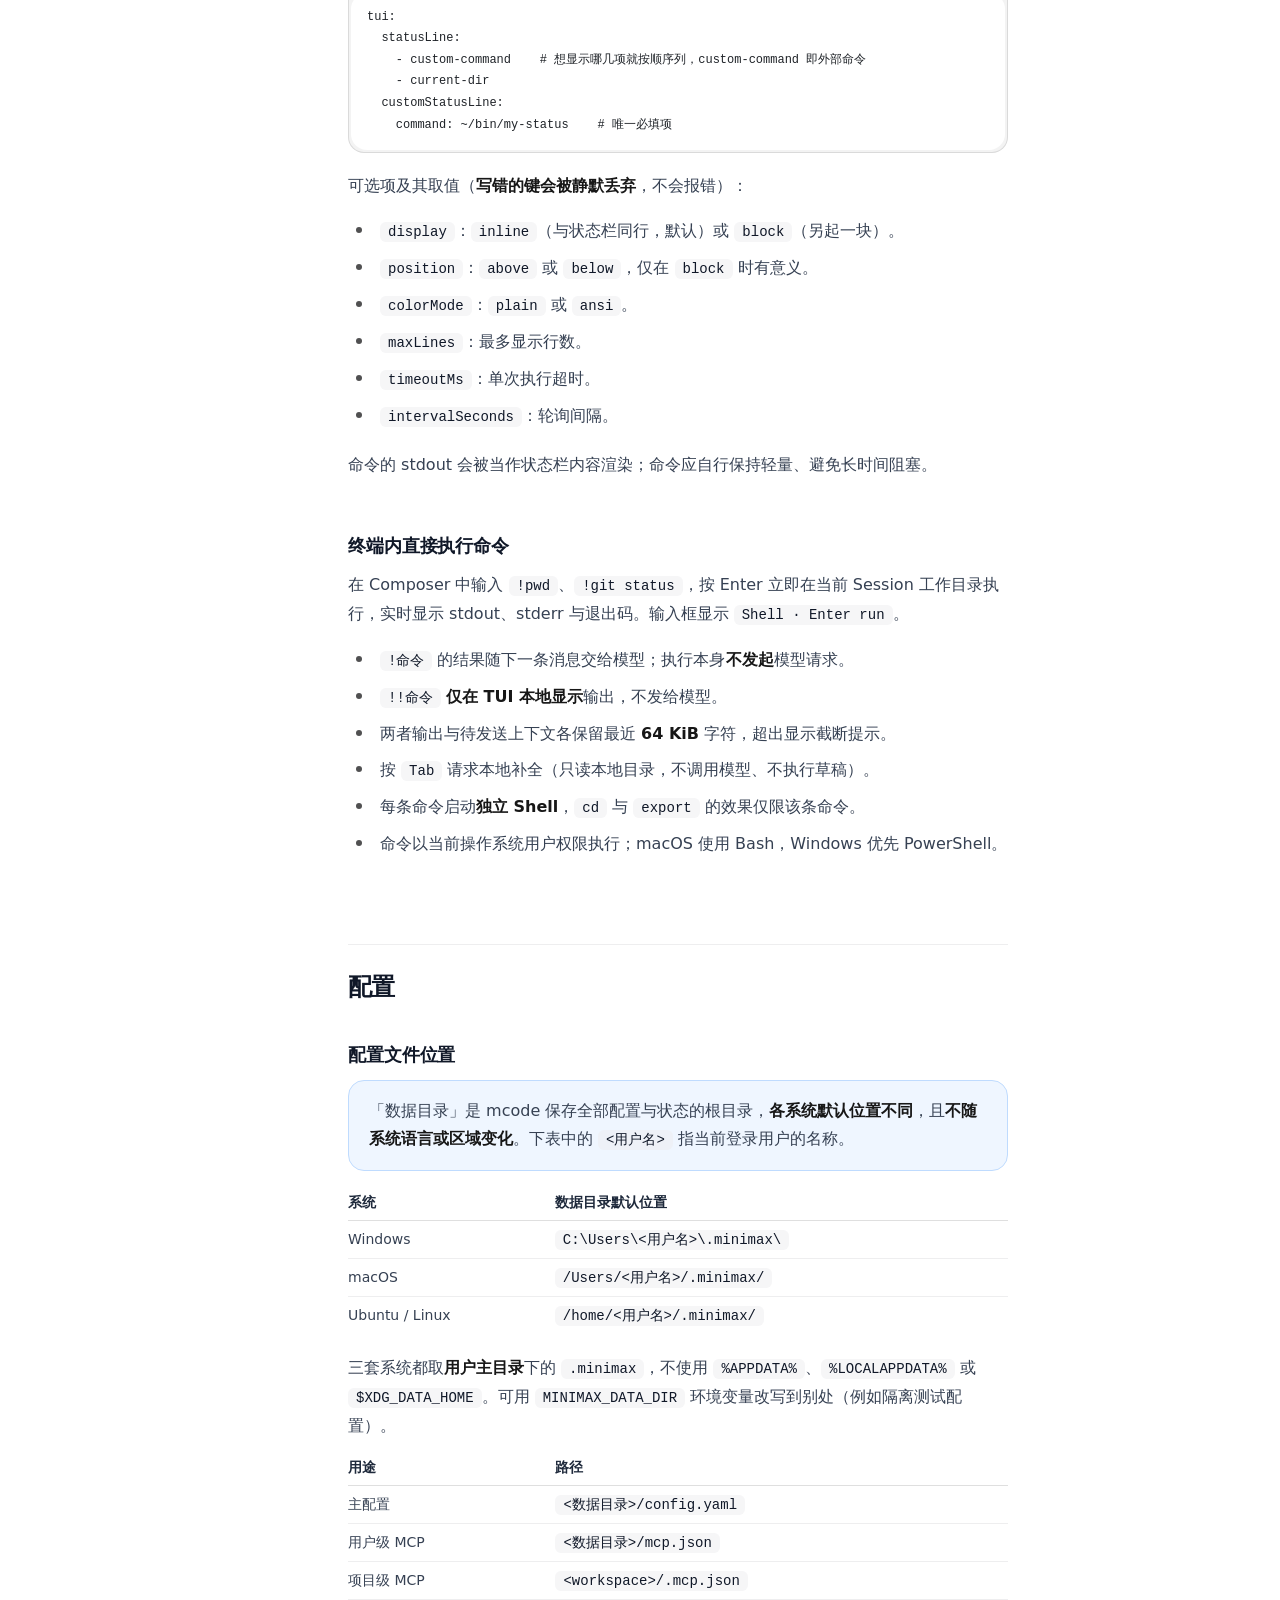
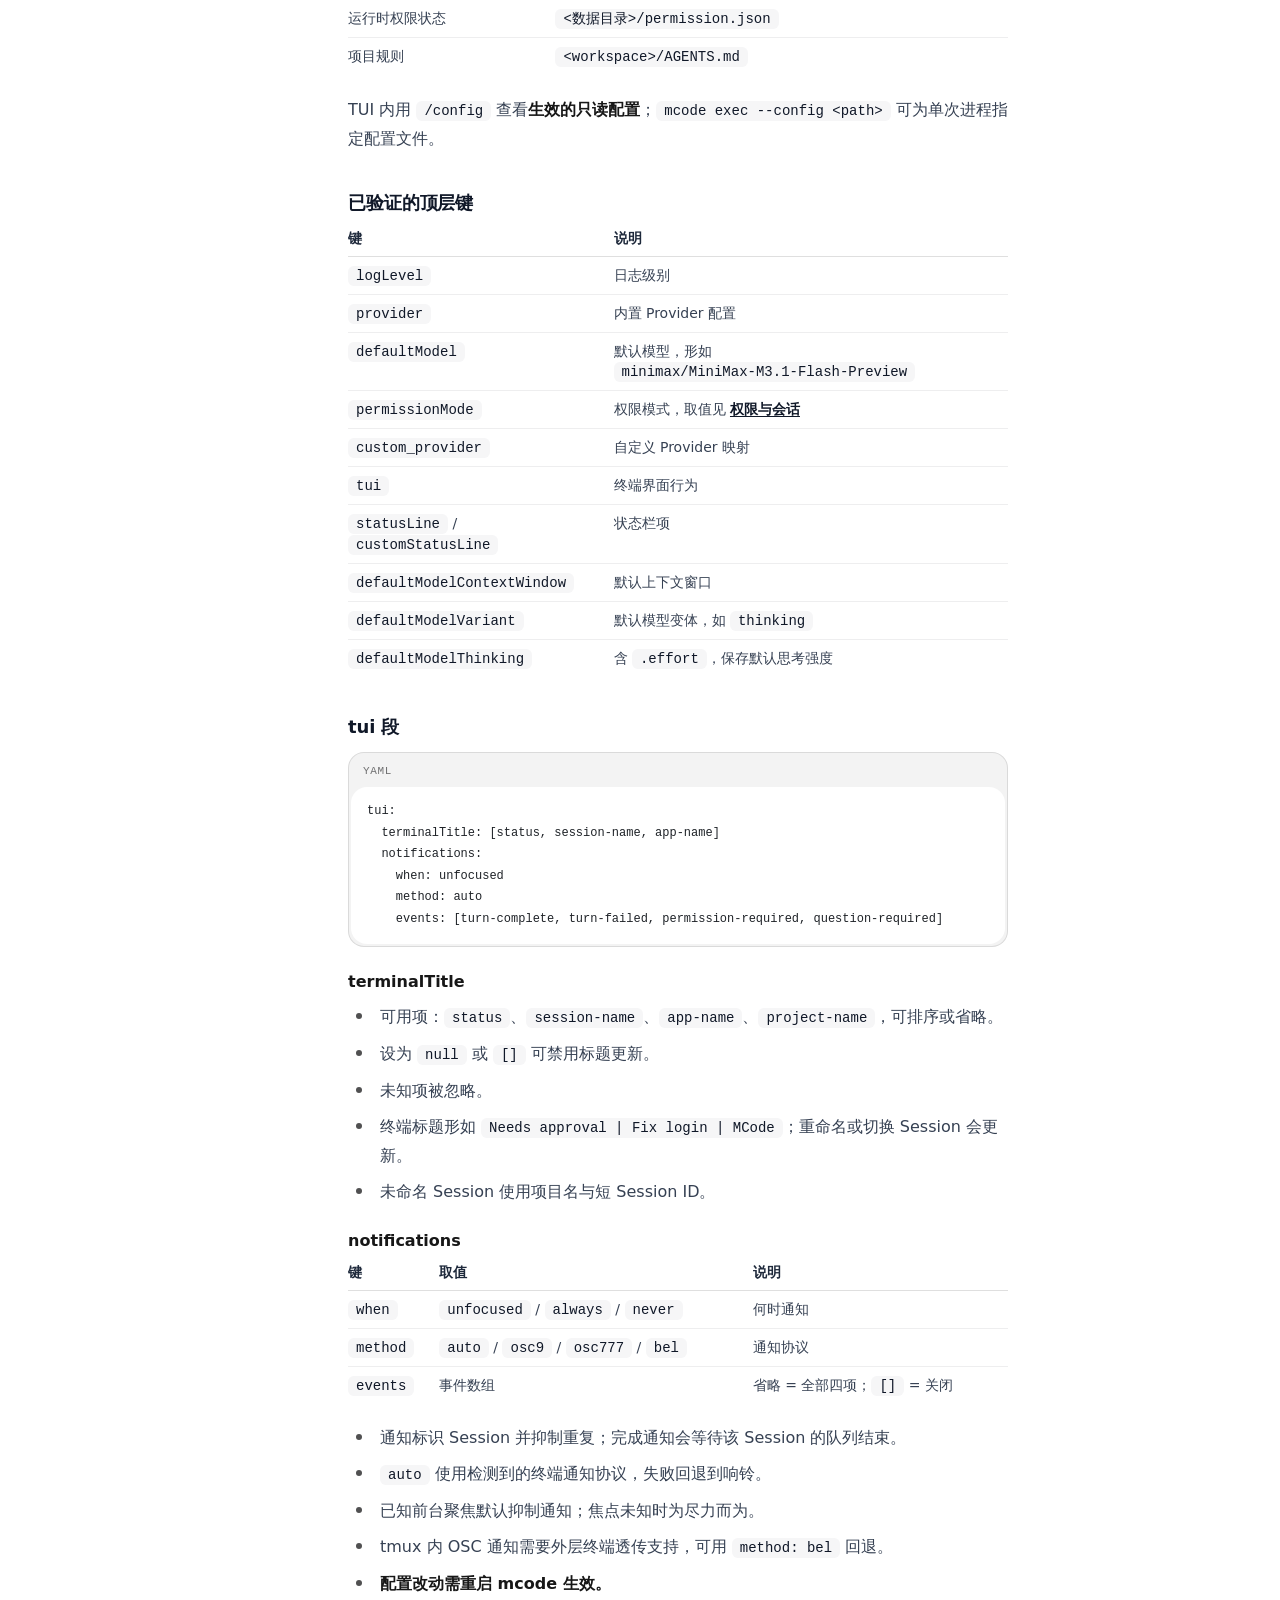
==== commit 33722e2f: "docs(mcode-docs): 取值枚举改为表格与芯片条 用户指出 destination / mode 这类"单键 + 一串取值"视觉混乱。 按 technical-doc-discipline" ====
--- a/plugins/weekbin/mcode-docs/site/index.html
+++ b/plugins/weekbin/mcode-docs/site/index.html
@@ -1009,7 +1009,10 @@
       <div class="cmd-strip cmd-strip-wrap">
         <code>SessionStart</code><code>SessionEnd</code><code>UserPromptSubmit</code><code>PreToolUse</code><code>PermissionRequest</code><code>PostToolUse</code><code>SubagentStart</code><code>SubagentStop</code><code>Stop</code><code>PreCompact</code><code>PostCompact</code>
       </div>
-      <p><code>SessionStart</code> 携带来源标识，取值为 <code>startup</code> / <code>resume</code> / <code>clear</code> / <code>compact</code> / <code>fork</code> / <code>plugin_activation</code>。</p>
+      <p><code>SessionStart</code> 携带来源标识：</p>
+      <div class="cmd-strip cmd-strip-wrap">
+        <code>startup</code><code>resume</code><code>clear</code><code>compact</code><code>fork</code><code>plugin_activation</code>
+      </div>
 
       <h4 class="h4" id="h-hook-registration">注册文档</h4>
       <p>manifest 的 <code>hooks</code> 字段接受五种形式：字符串路径、<code>{ "path": "…" }</code> 对象、上述两者的数组、<strong>内联注册文档对象</strong>（此时 <code>sourcePath</code> 记为 <code>&lt;manifest&gt;</code>），以及省略时按默认路径自动纳入。注册文档的信封有两种等价写法：外层带 <code>"hooks"</code> 键，或直接以事件名为顶层键。</p>
@@ -1057,7 +1060,10 @@
       <div class="cmd-strip cmd-strip-wrap">
         <code>PLUGIN_ROOT</code><code>MINIMAX_PLUGIN_ROOT</code><code>CLAUDE_PLUGIN_ROOT</code><code>CODEX_PLUGIN_ROOT</code><code>PLUGIN_DATA</code><code>CLAUDE_PLUGIN_DATA</code><code>MINIMAX_PROJECT_DIR</code><code>CLAUDE_PROJECT_DIR</code><code>CODEX_PROJECT_DIR</code>
       </div>
-      <p><code>CLAUDE</code> 格式且事件位于工具使用上下文内时，追加 <code>CLAUDE_EFFORT</code>（取 <code>low</code> / <code>medium</code> / <code>high</code> / <code>xhigh</code> / <code>max</code>）。</p>
+      <p><code>CLAUDE</code> 格式且事件位于工具使用上下文内时，追加 <code>CLAUDE_EFFORT</code>：</p>
+      <div class="cmd-strip cmd-strip-wrap">
+        <code>low</code><code>medium</code><code>high</code><code>xhigh</code><code>max</code>
+      </div>
       <div class="callout callout-note">
         <p>因此 Hook 脚本<strong>不得</strong>依赖白名单以外的环境变量，其中包含任何凭据；所需变量须由插件自身声明。插件包根目录为<strong>只读</strong>，可写状态应写入 <code>PLUGIN_DATA</code>，该目录由宿主以 <code>0700</code> 权限创建。</p>
       </div>
@@ -1137,17 +1143,31 @@
           </tbody>
         </table>
       </div>
-      <p><code>destination</code> 取值 <code>session</code> / <code>localSettings</code> / <code>projectSettings</code> / <code>userSettings</code>；<code>mode</code> 取值 <code>default</code> / <code>auto</code> / <code>acceptEdits</code> / <code>dontAsk</code> / <code>bypassPermissions</code> / <code>plan</code>。</p>
-      <ul>
-        <li><code>permissionDecision</code>：<code>allow</code>（授权且不呈现产品界面）/ <code>deny</code> / <code>abstain</code>（缺省）；</li>
-        <li><code>permissionAutoApproval</code>：<code>ordinary_only</code> / <code>any_prompt</code>；<code>CLAUDE</code> 仍复核 deny 与 ask 规则，<code>CODEX</code> 将 Hook 裁决视为最终批准；</li>
-        <li><code>interrupt</code>：<code>CLAUDE</code> 的 <code>PermissionRequest</code> 专用，仅在 deny 时请求中止活动运行；</li>
-        <li><code>toolPermissionDecision</code>：<code>PreToolUse</code> 专用，取值 <code>allow</code> / <code>deny</code> / <code>ask</code> / <code>defer</code> / <code>abstain</code>，与「无裁决」相区分。</li>
-      </ul>
+      <div class="table-wrap">
+        <table>
+          <thead><tr><th>字段</th><th>合法取值</th><th>适用与约束</th></tr></thead>
+          <tbody>
+            <tr><td><code>behavior</code></td><td><code>allow</code> / <code>deny</code> / <code>ask</code></td><td>规则类形态，随 <code>rules</code> 数组逐条给出</td></tr>
+            <tr><td><code>destination</code></td><td><code>session</code> / <code>localSettings</code> / <code>projectSettings</code> / <code>userSettings</code></td><td>三类形态共用</td></tr>
+            <tr><td><code>mode</code></td><td><code>default</code> / <code>auto</code> / <code>acceptEdits</code> / <code>dontAsk</code> / <code>bypassPermissions</code> / <code>plan</code></td><td>仅 <code>setMode</code></td></tr>
+            <tr><td><code>permissionDecision</code></td><td><code>allow</code> / <code>deny</code> / <code>abstain</code>（缺省）</td><td>通用裁决；<code>allow</code> 授权且不呈现产品界面</td></tr>
+            <tr><td><code>permissionAutoApproval</code></td><td><code>ordinary_only</code> / <code>any_prompt</code></td><td><code>CLAUDE</code> 仍复核 deny 与 ask 规则，<code>CODEX</code> 将 Hook 裁决视为最终批准</td></tr>
+            <tr><td><code>interrupt</code></td><td>—</td><td><code>CLAUDE</code> 的 <code>PermissionRequest</code> 专用，仅在 deny 时请求中止活动运行</td></tr>
+            <tr><td><code>toolPermissionDecision</code></td><td><code>allow</code> / <code>deny</code> / <code>ask</code> / <code>defer</code> / <code>abstain</code></td><td><code>PreToolUse</code> 专用，与「无裁决」相区分</td></tr>
+          </tbody>
+        </table>
+      </div>
 
       <h4 class="h4" id="h-hook-budget">时间预算与诊断码</h4>
       <p>单个处理器的实际超时取声明值与事件剩余预算之较小者。普通事件总预算 <strong>15 000 ms</strong>，<code>SessionEnd</code> 为 <strong>3 000 ms</strong>，进程回收窗口为 <strong>500 ms</strong>。</p>
-      <p>解析期诊断码为 <code>HOOK_SCHEMA_INVALID</code>、<code>HOOK_EVENT_UNSUPPORTED</code>、<code>HOOK_HANDLER_UNSUPPORTED</code>、<code>HOOK_HANDLER_LIMIT_EXCEEDED</code>；运行期诊断码为 <code>HOOK_ABORTED</code>、<code>HOOK_INVALID_INPUT</code>、<code>HOOK_INVALID_OUTPUT</code>、<code>HOOK_PROCESS_ERROR</code>、<code>HOOK_PROCESS_EXITED</code>、<code>HOOK_TIMEOUT</code>。</p>
+      <p>解析期诊断码：</p>
+      <div class="cmd-strip cmd-strip-wrap">
+        <code>HOOK_SCHEMA_INVALID</code><code>HOOK_EVENT_UNSUPPORTED</code><code>HOOK_HANDLER_UNSUPPORTED</code><code>HOOK_HANDLER_LIMIT_EXCEEDED</code>
+      </div>
+      <p>运行期诊断码：</p>
+      <div class="cmd-strip cmd-strip-wrap">
+        <code>HOOK_ABORTED</code><code>HOOK_INVALID_INPUT</code><code>HOOK_INVALID_OUTPUT</code><code>HOOK_PROCESS_ERROR</code><code>HOOK_PROCESS_EXITED</code><code>HOOK_TIMEOUT</code>
+      </div>
 
       <h4 class="h4" id="h-system-message">systemMessage：只给用户看，不进模型上下文</h4>
       <p>向 stdout 写<strong>一个</strong> JSON 对象并以 <strong>exit 0</strong> 退出：</p>
--- a/plugins/weekbin/mcode-docs/site/assets/style.css
+++ b/plugins/weekbin/mcode-docs/site/assets/style.css
@@ -496,7 +496,11 @@
 
 .content {
   min-width: 0;
-  font-size: 18px;                    /* 官方 prose 容器实测 */
+  /* 正文容器与 body 同为 --text-base。原为 18px（官方 prose 容器实测），
+     但正文内各元素另有实测值：列表 16px、表格 14px、callout 16px、
+     card 14.2px，导致裸 <p> 18px 与紧邻的列表 16px 在同一段里差一档。
+     统一到 --text-base 后，段落与列表同为 16px，层级只由 h2/h3/h4 表达。 */
+  font-size: var(--text-base);
   line-height: 28px;
   padding: 30px 0 96px;
 }
@@ -573,7 +577,8 @@
 .h4 {
   margin: 22px 0 8px;
   color: var(--fg-strong);
-  font-size: 15px;
+  font-size: var(--text-base);        /* 与正文齐平：靠 660 字重与 --fg-strong 区分，
+                                          不小于它所辖的正文，也不与 .h3 的 18px 抢层级 */
   font-weight: 660;
   line-height: 1.6;
 }
@@ -607,13 +612,11 @@
   margin: 0 0 20px;
   padding-left: 0;
   list-style-type: none;
-  font-size: var(--text-base);   /* 官方实测 ul/li 16px，容器为 18px */
 }
 .content ol {
   margin: 1.25em 0;
   padding-inline-start: 1.625em;
   list-style-type: decimal;
-  font-size: var(--text-base);
 }
 .content li {
   position: relative;
@@ -738,14 +741,10 @@
 
 /* 官方 .prose 体系中本文档用到的其余元素（此前遗漏） */
 
-/* h4 */
-.h4, .doc-section h4 {
-  margin: 1.6em 0 0.6em;
-  color: var(--tw-prose-headings);
-  font-weight: var(--font-weight-semibold);
-  font-size: 1.125em;
-  line-height: 1.5;
-}
+/* h4：见上方 .h4（15px）。此处原有 `.h4, .doc-section h4 { font-size: 1.125em }`，
+   特异度更高且位置更靠后，把 .h4 覆盖成 20.25px —— 大于 .h3 的 18px，
+   41 个三级标题全部比其上方的二级标题还大。整条规则的每一项声明都与
+   上方 .h4 规则冲突，不提供任何独有样式，故整条移除。 */
 
 /* em */
 em { font-style: italic; }
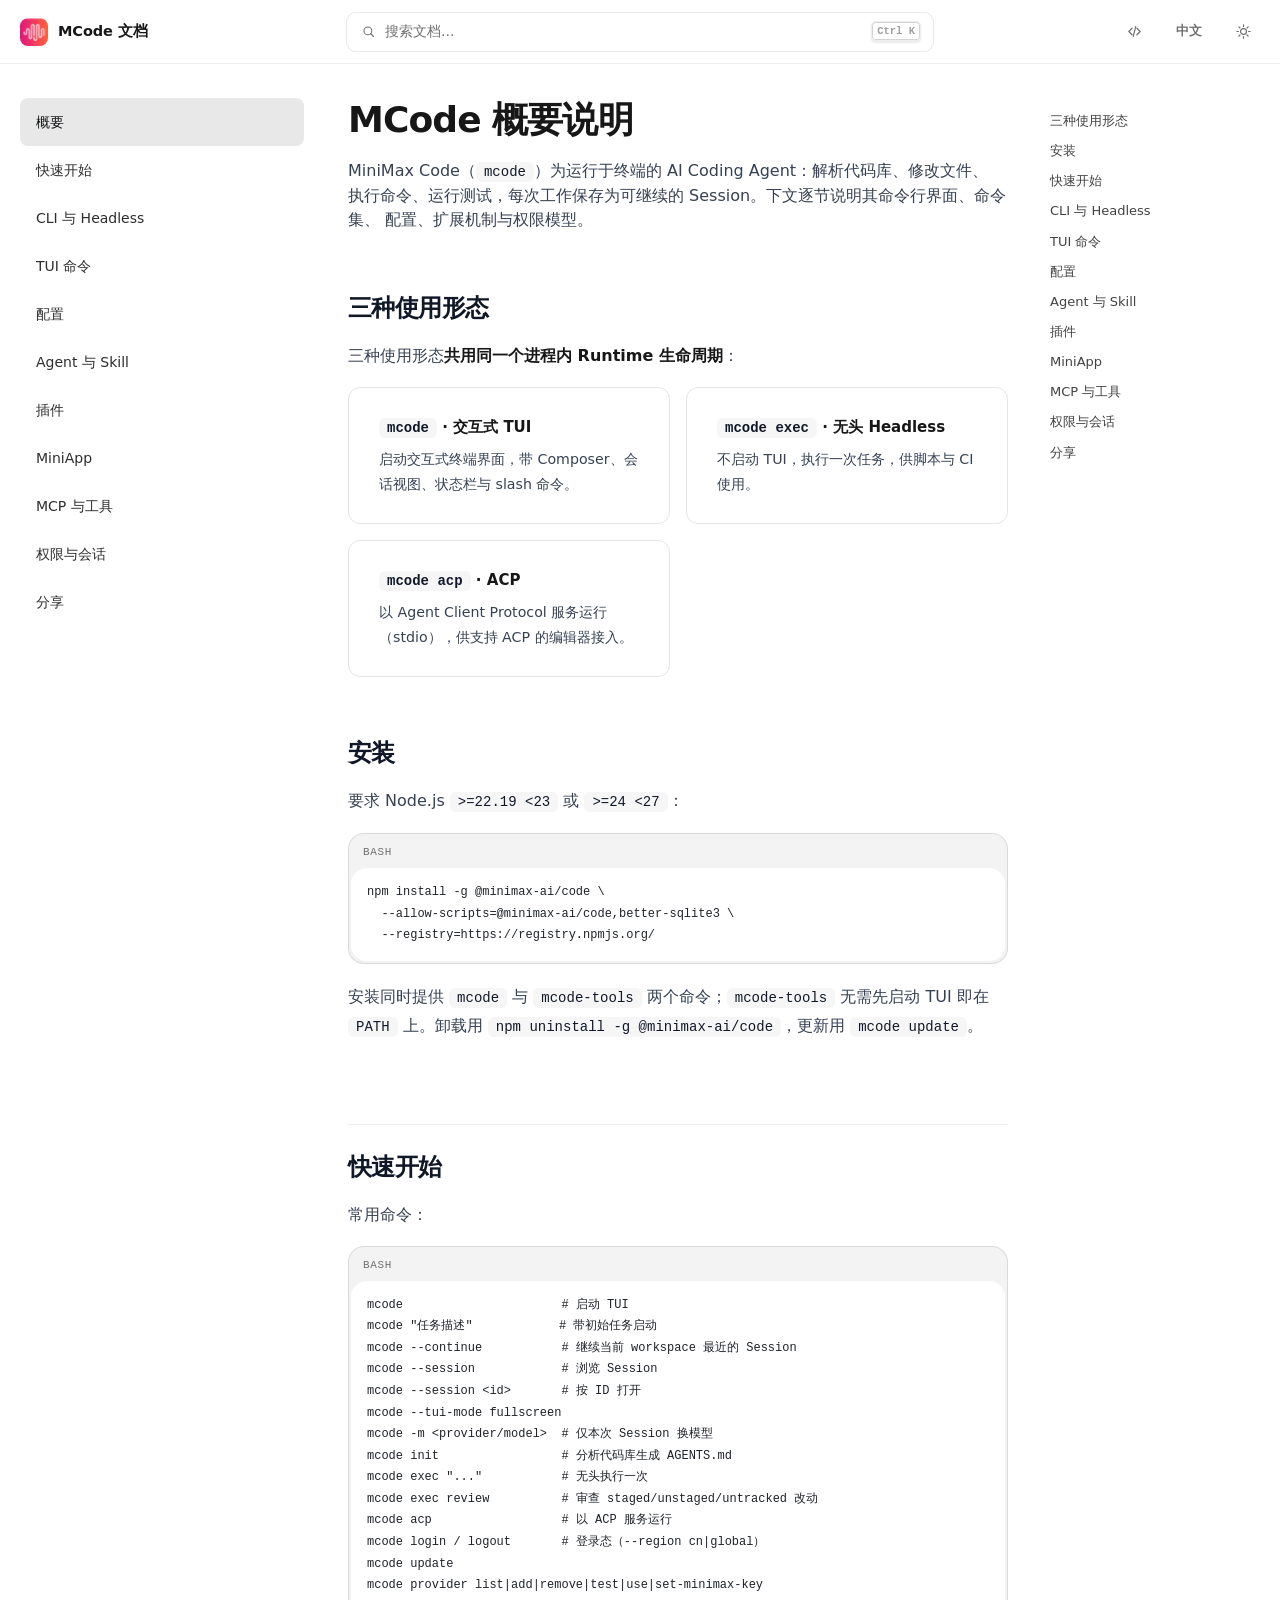
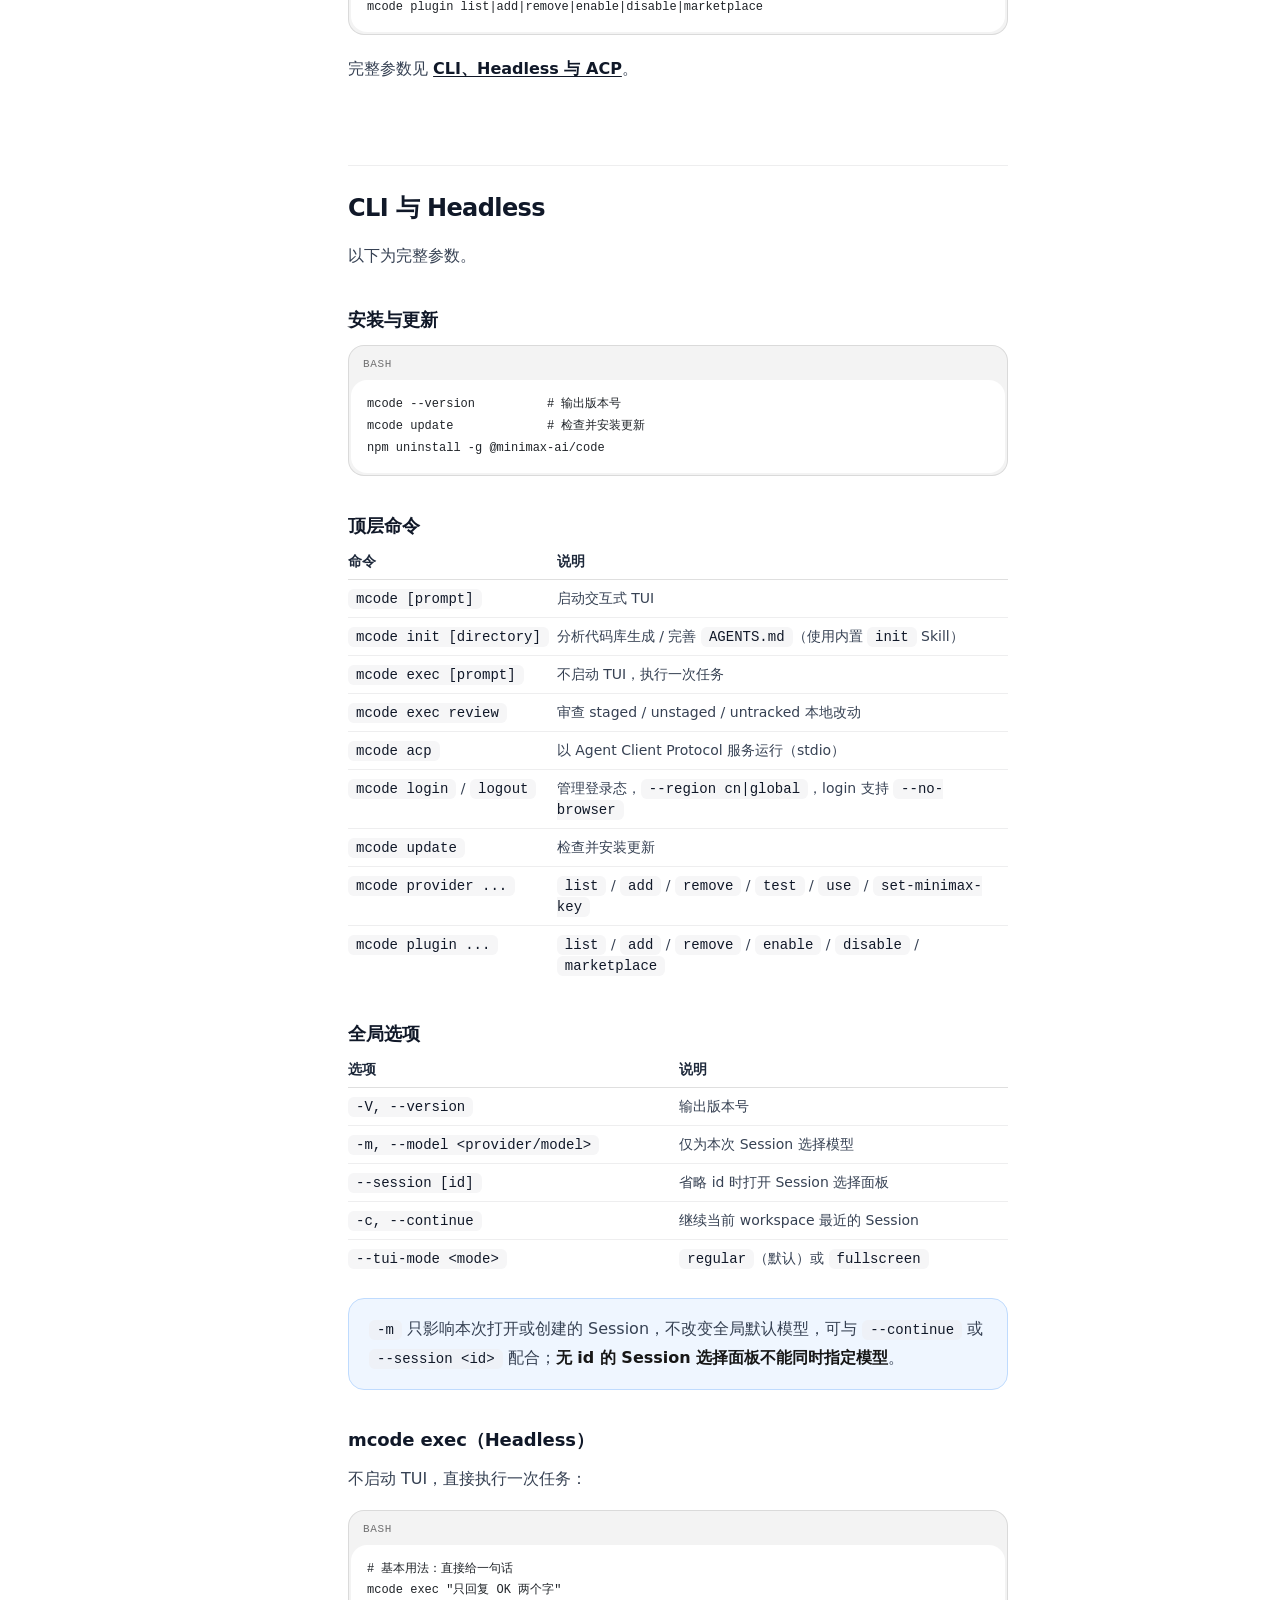
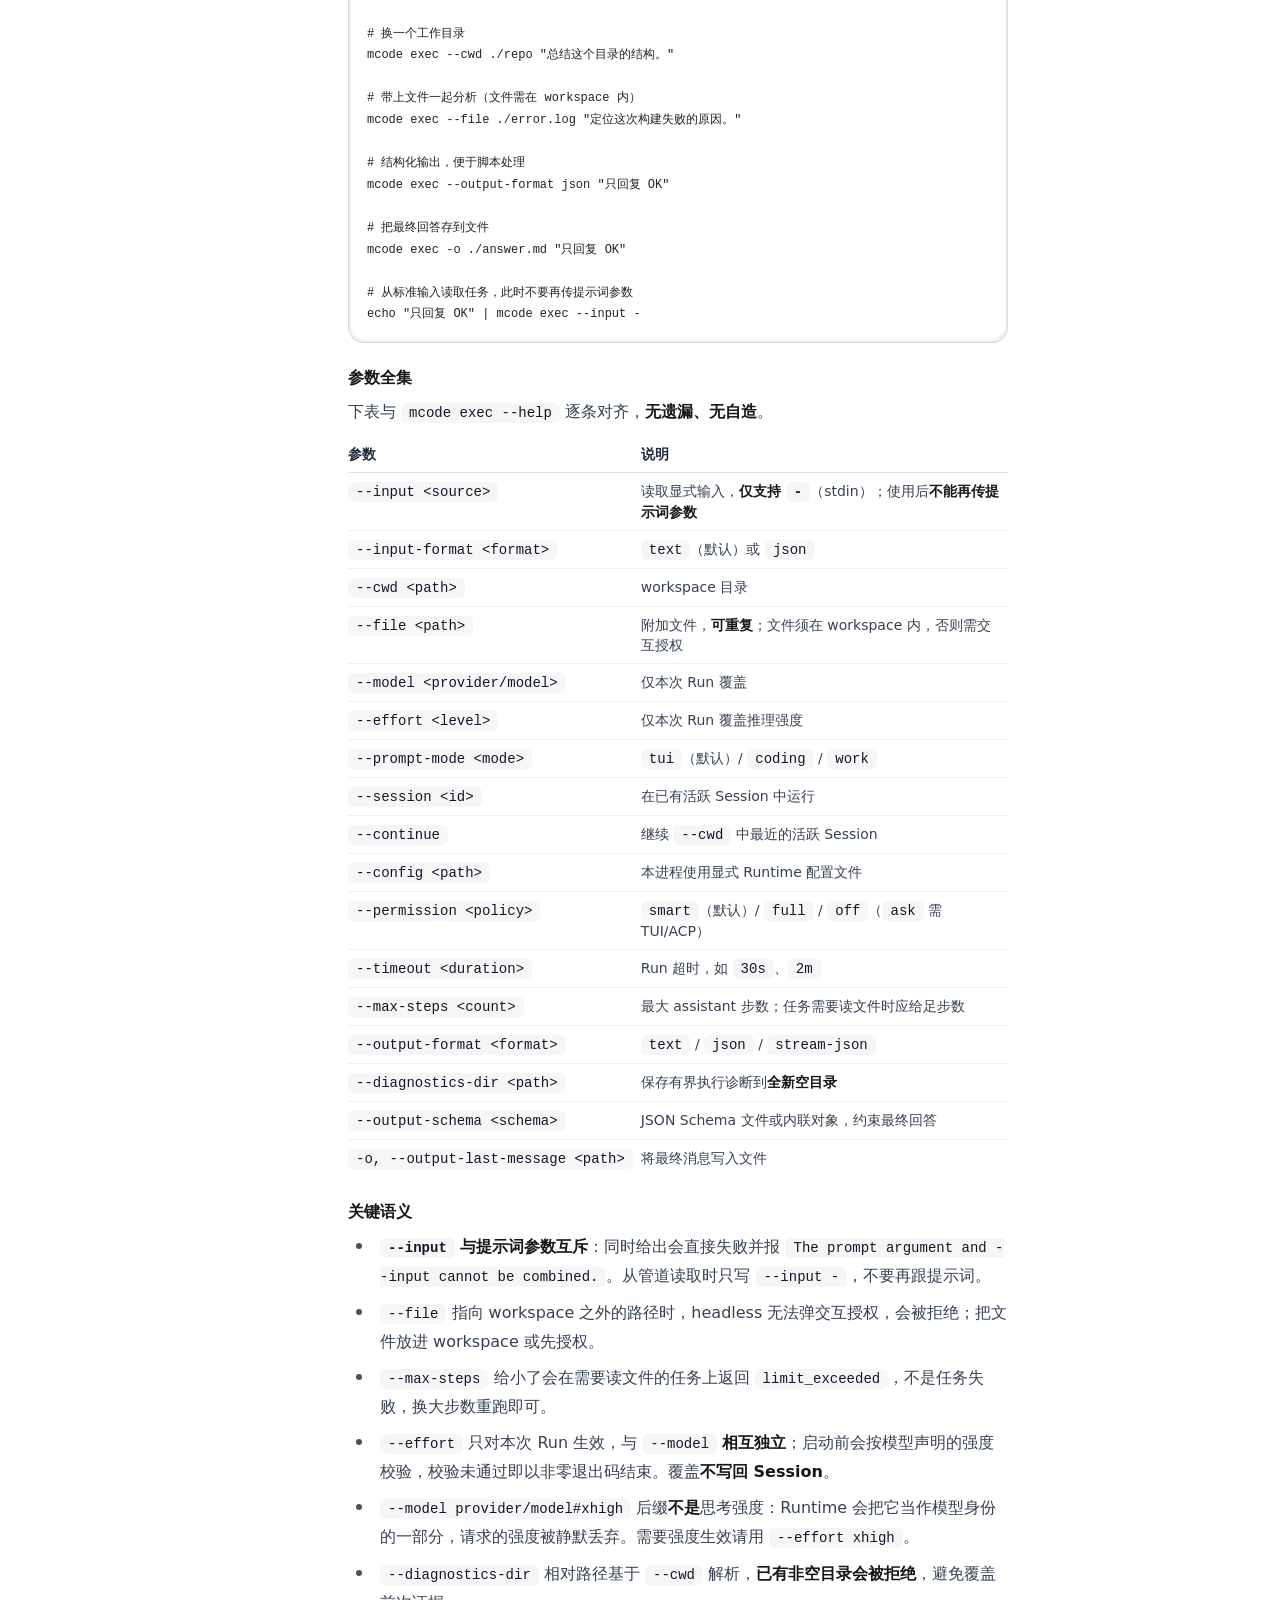
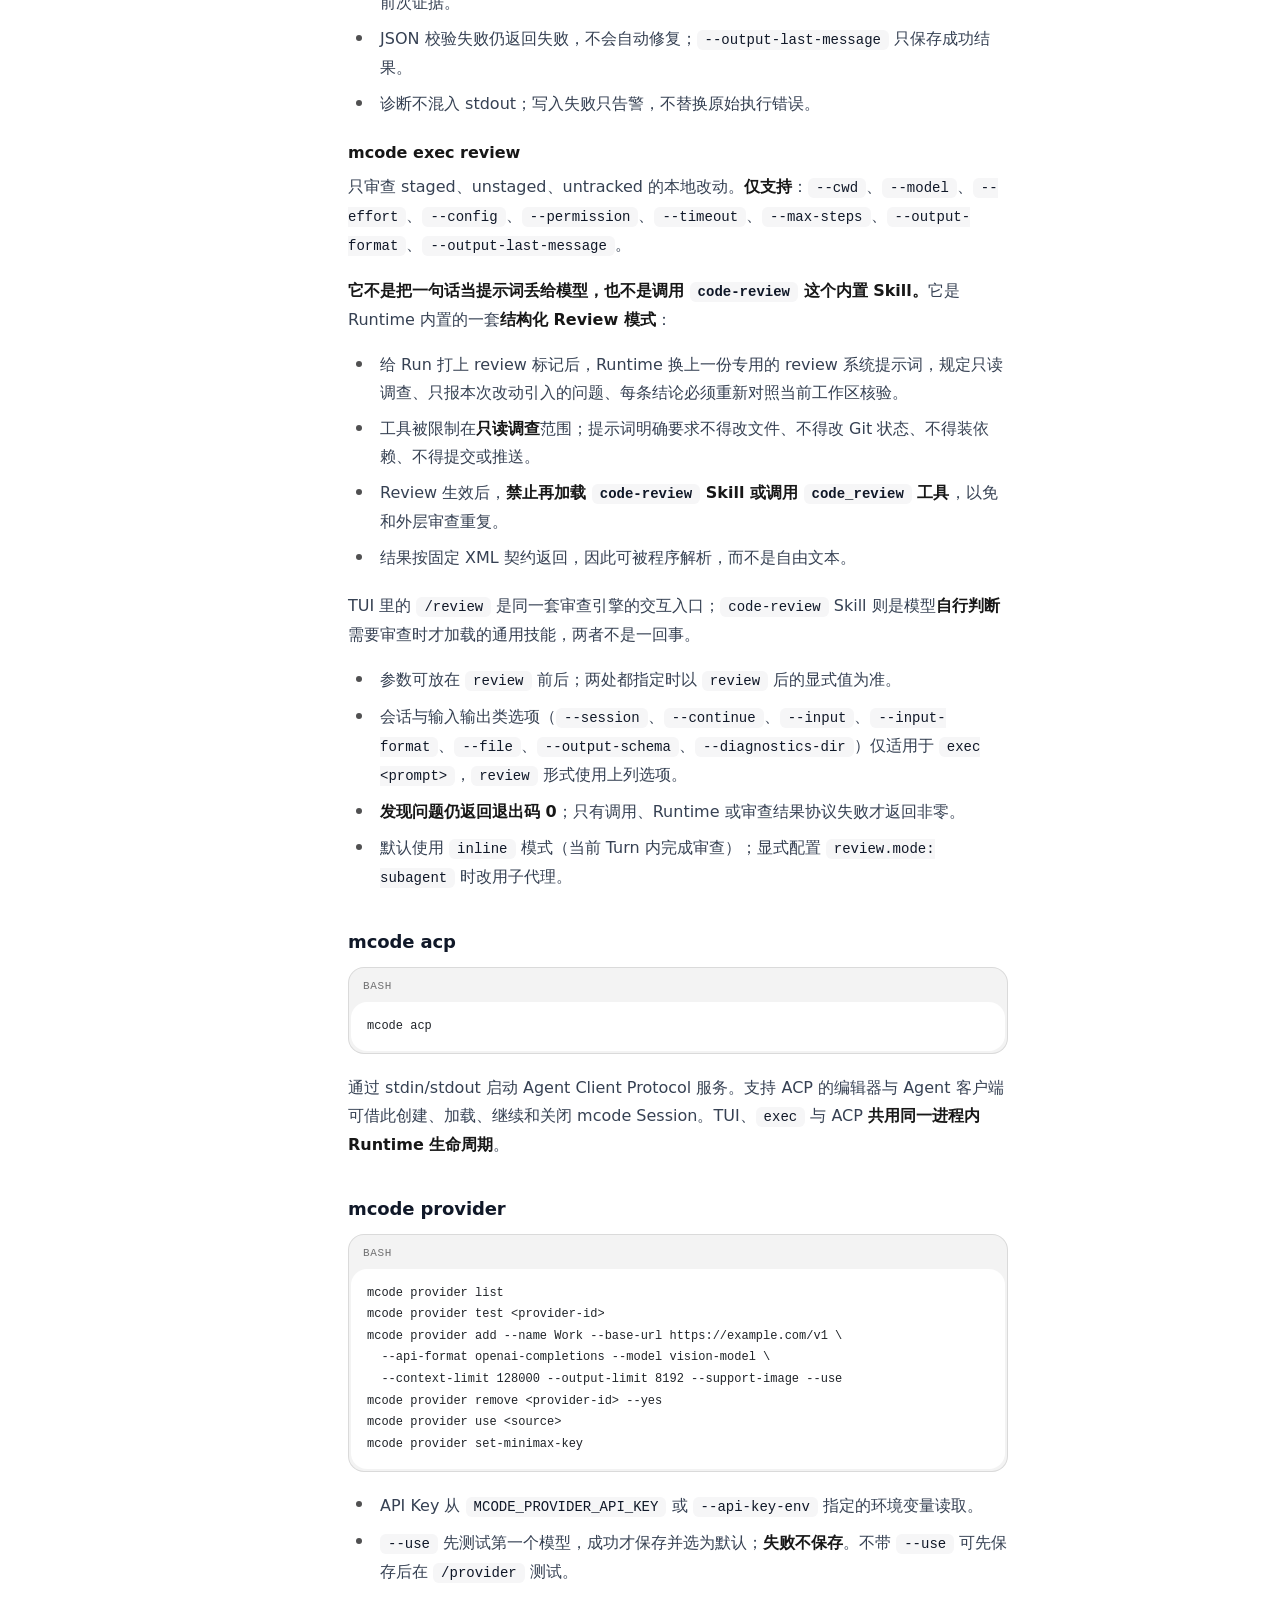
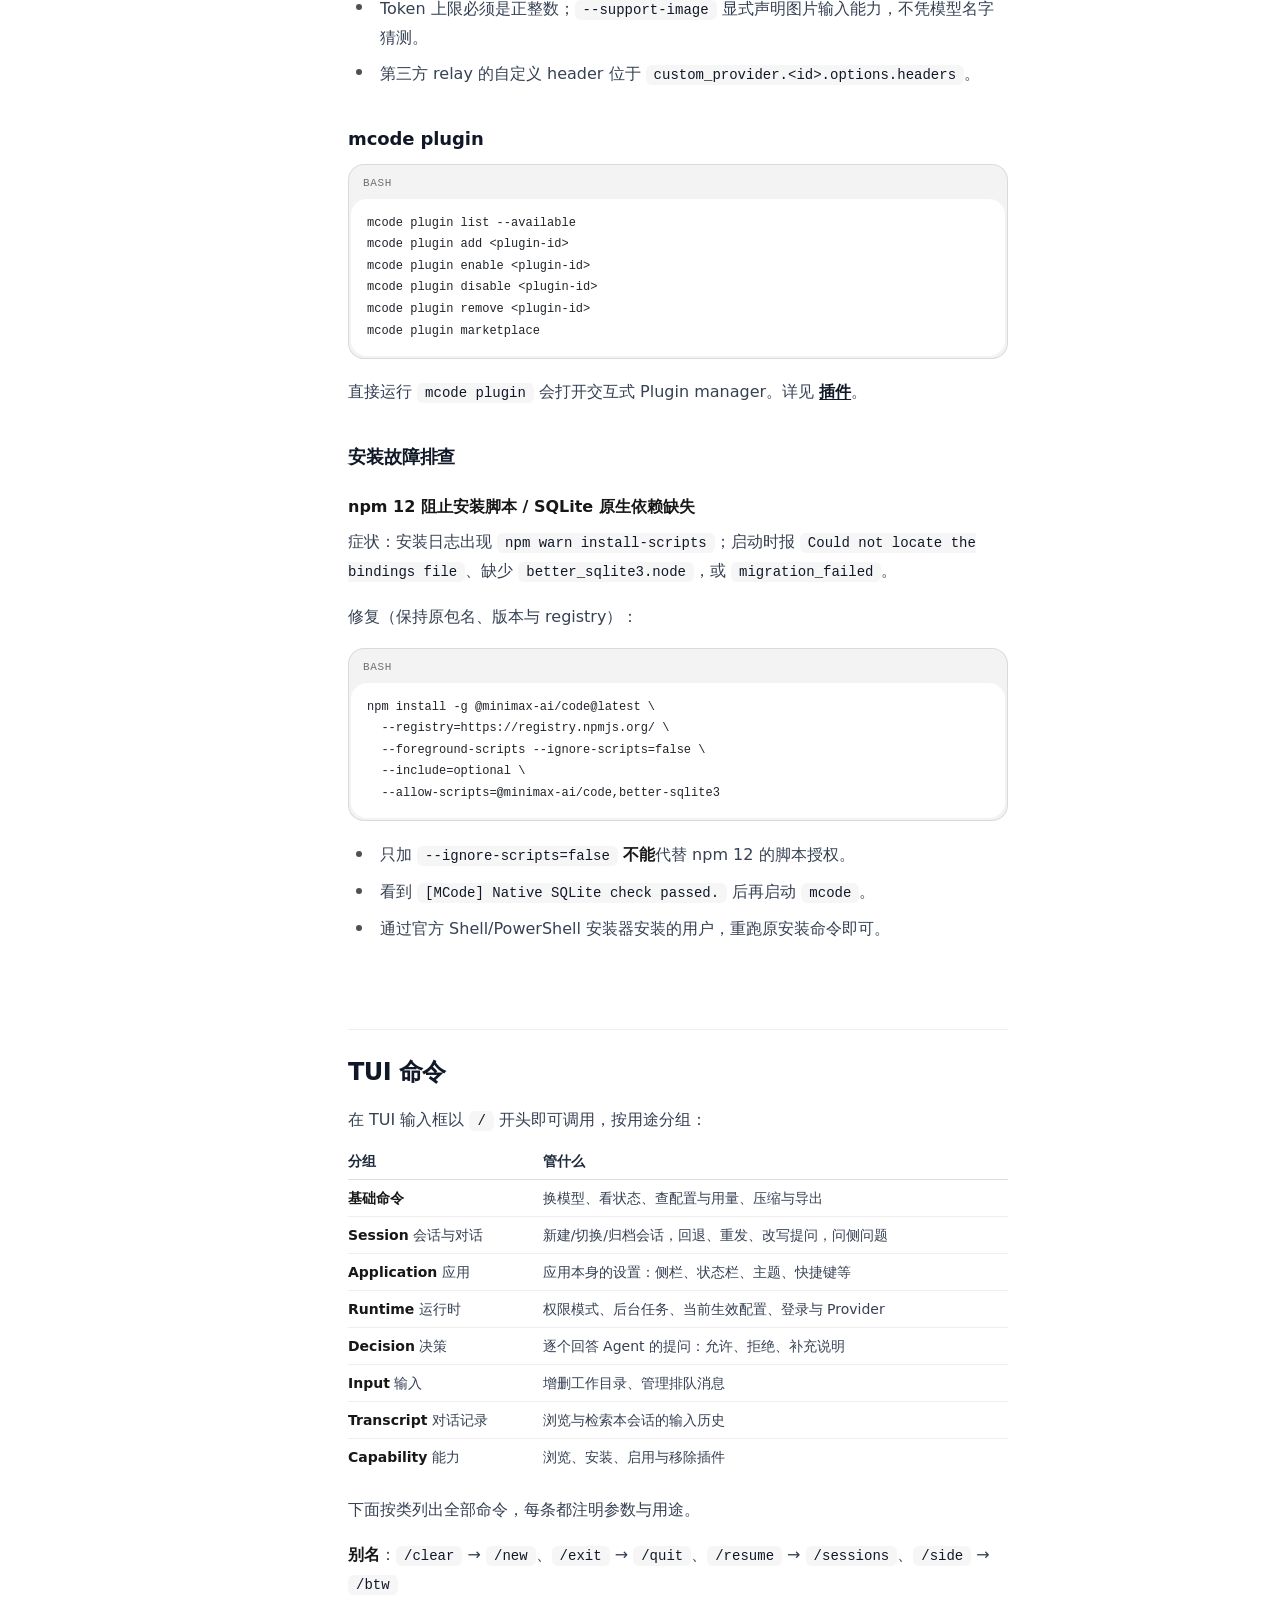
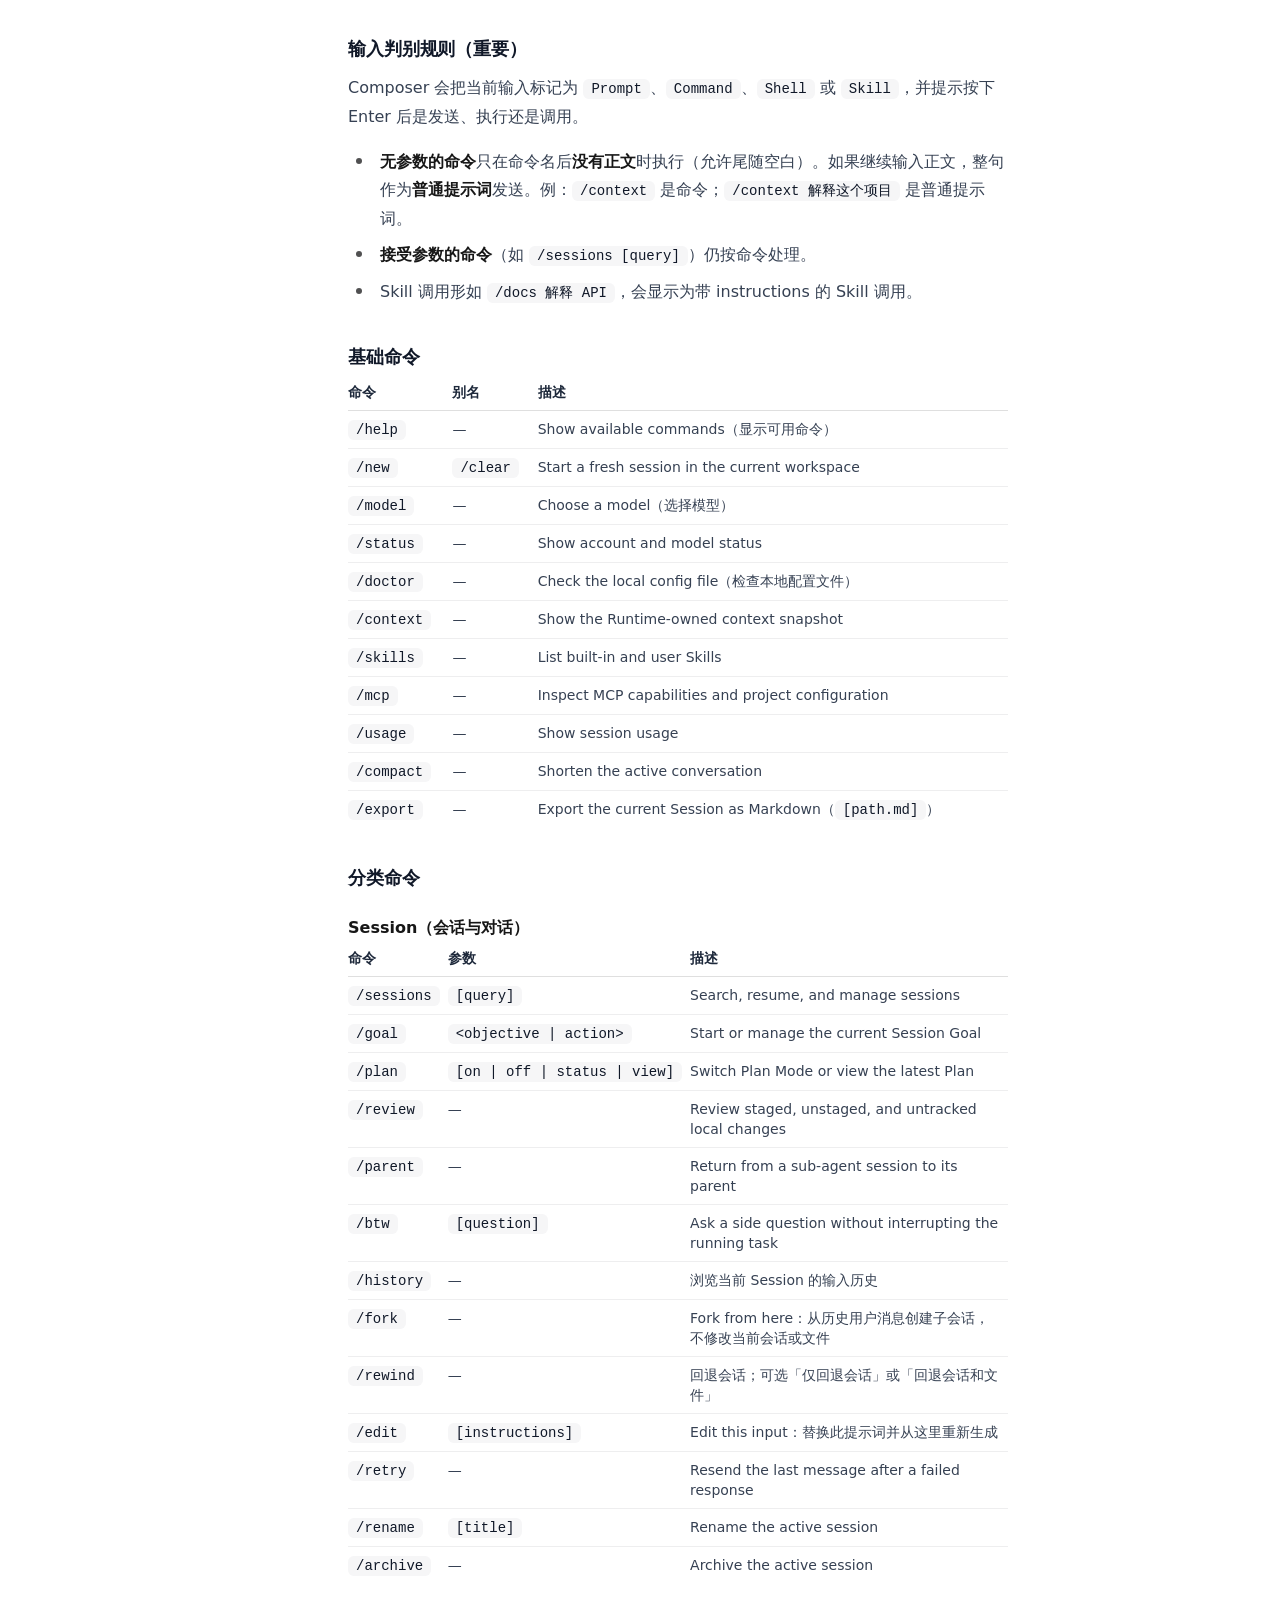
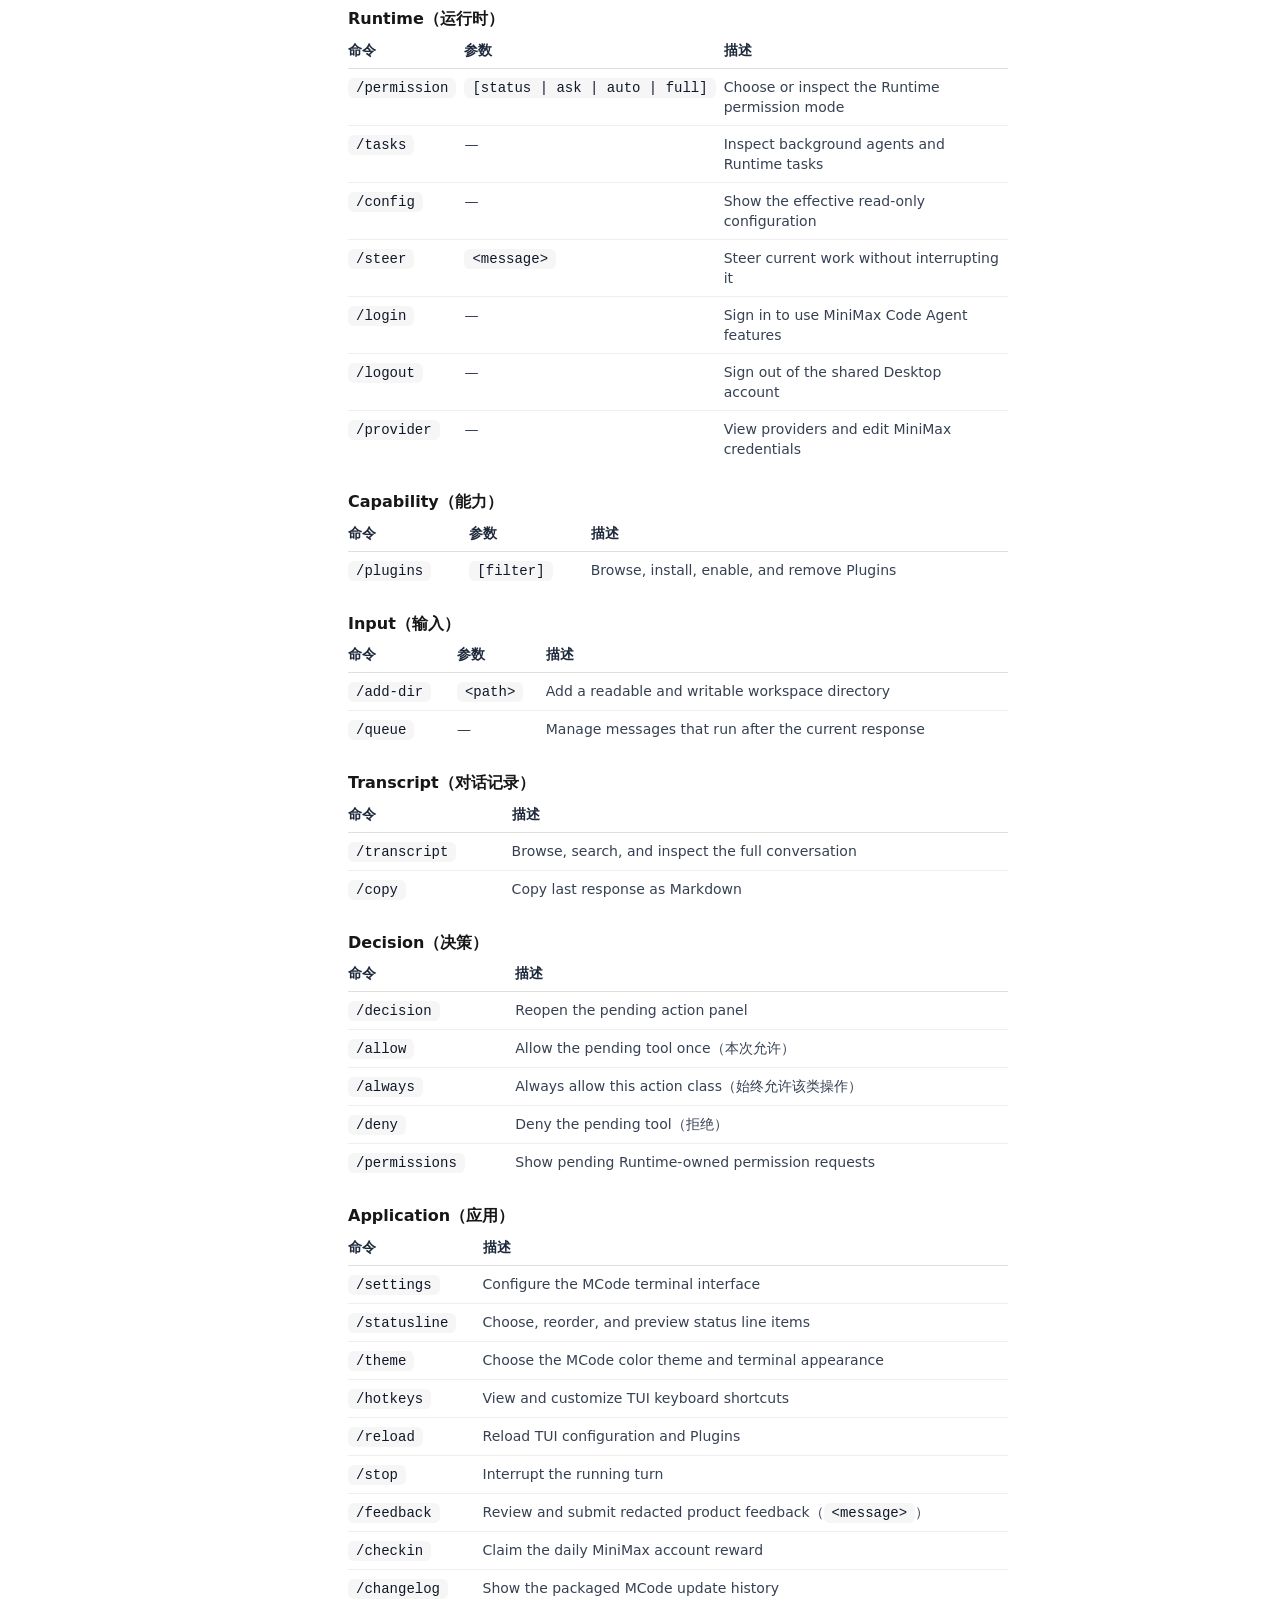
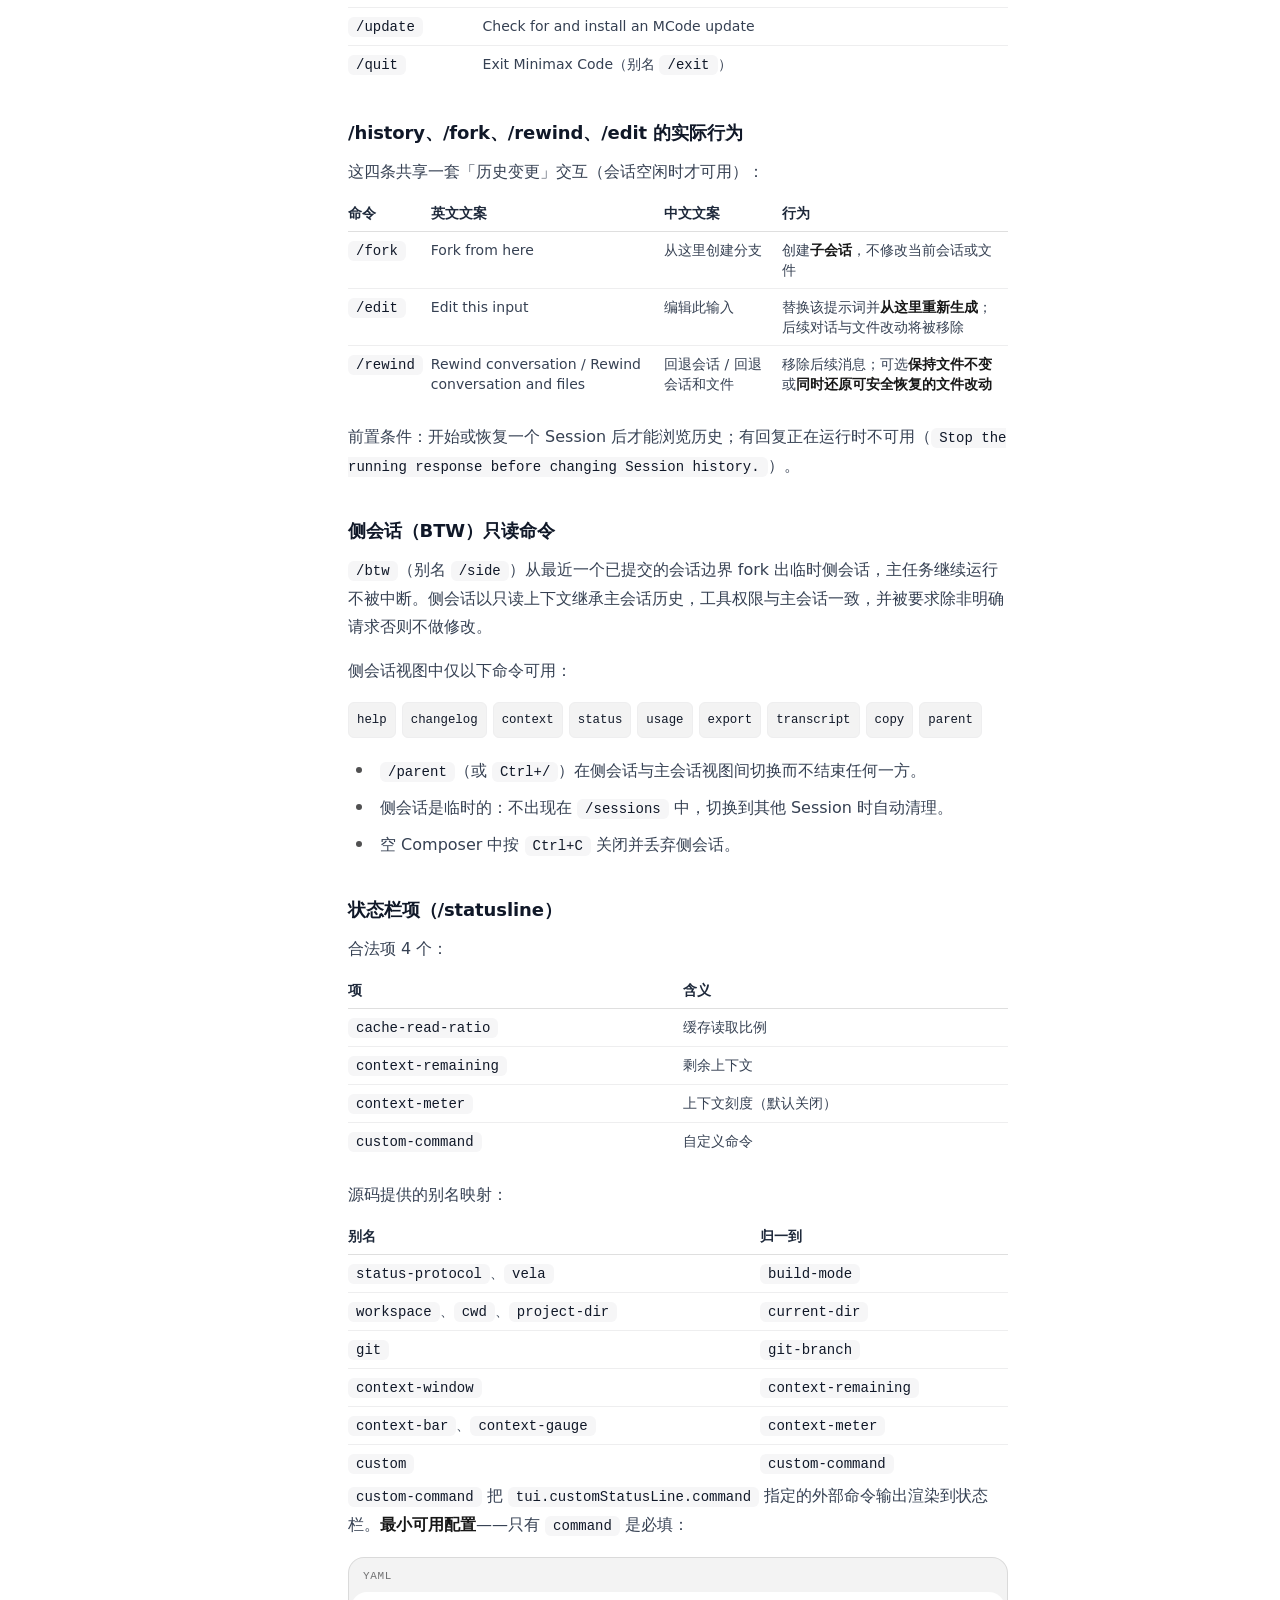
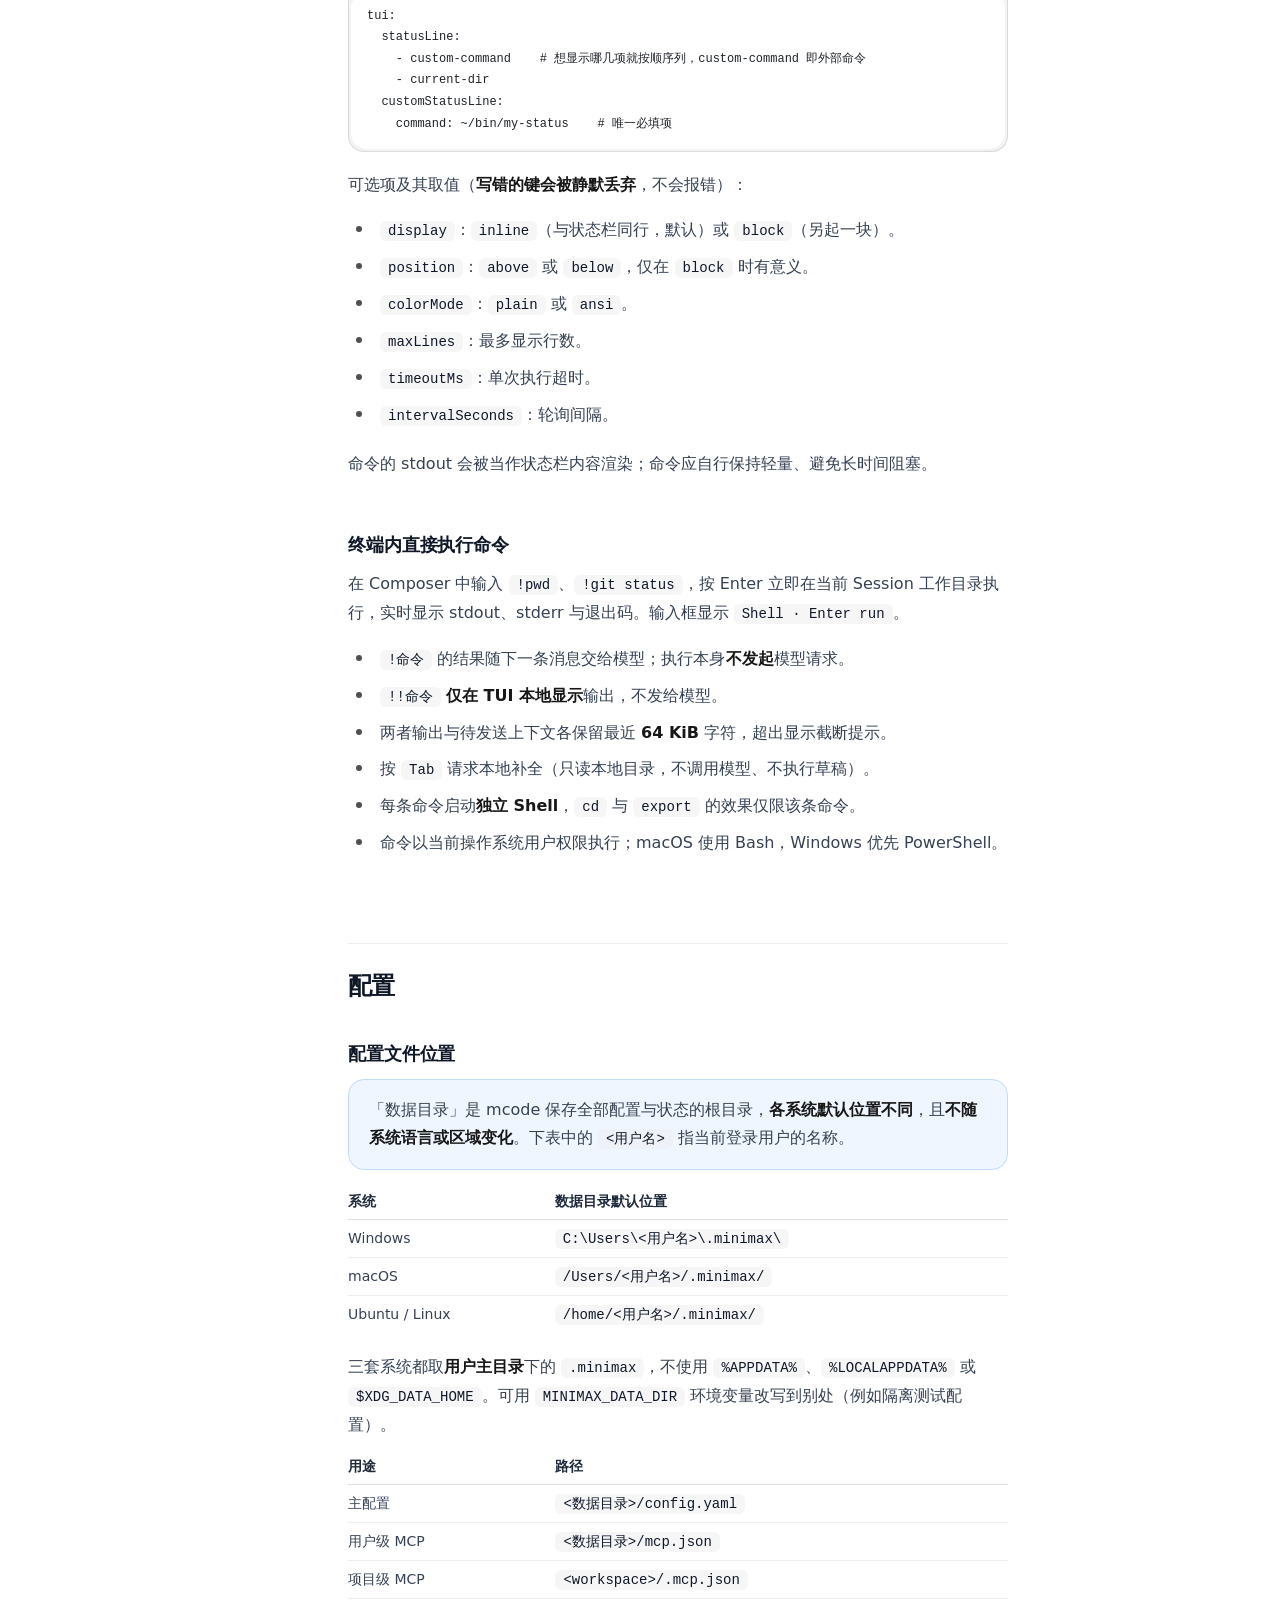
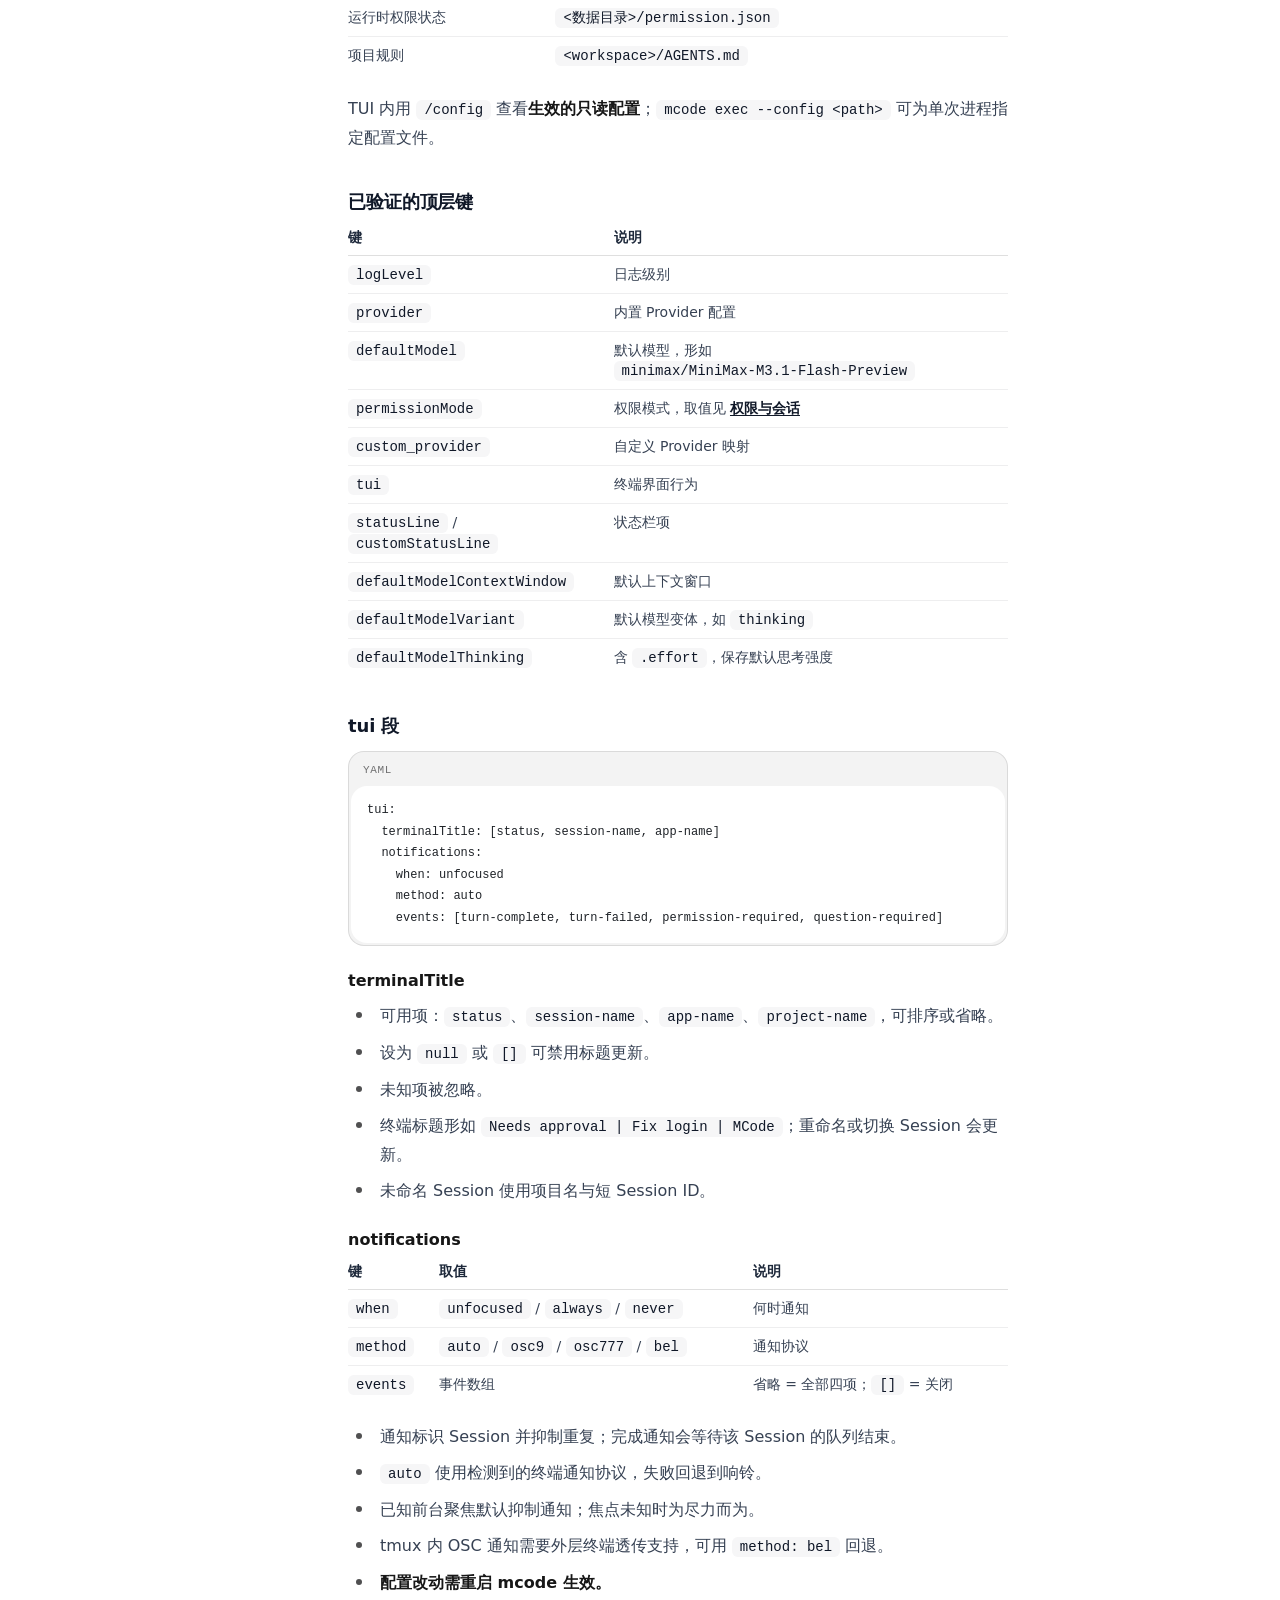
==== commit d7559b34: "test(mcode-docs): 文档校对 harness,把手册主张变成可重跑的断言 把 VERIFICATION.md 里「某天用某条命令验过」的文字结论,转成可执行的 claim。 证据不再进" ====
--- a/plugins/weekbin/mcode-docs/site/index.html
+++ b/plugins/weekbin/mcode-docs/site/index.html
@@ -518,7 +518,7 @@
 
       <h3 class="h3" id="h-btw">侧会话（BTW）只读命令</h3>
       <p><code>/btw</code>（别名 <code>/side</code>）从最近一个已提交的会话边界 fork 出临时侧会话，主任务继续运行不被中断。侧会话以只读上下文继承主会话历史，工具权限与主会话一致，并被要求除非明确请求否则不做修改。</p>
-      <p>侧会话视图中仅以下命令可用（源码 <code>SIDE_MODE_READ_ONLY_COMMANDS</code>）：</p>
+      <p>侧会话视图中仅以下命令可用：</p>
       <p class="cmd-strip"><code>help</code><code>changelog</code><code>context</code><code>status</code><code>usage</code><code>export</code><code>transcript</code><code>copy</code><code>parent</code></p>
       <ul>
         <li><code>/parent</code>（或 <code>Ctrl+/</code>）在侧会话与主会话视图间切换而不结束任何一方。</li>
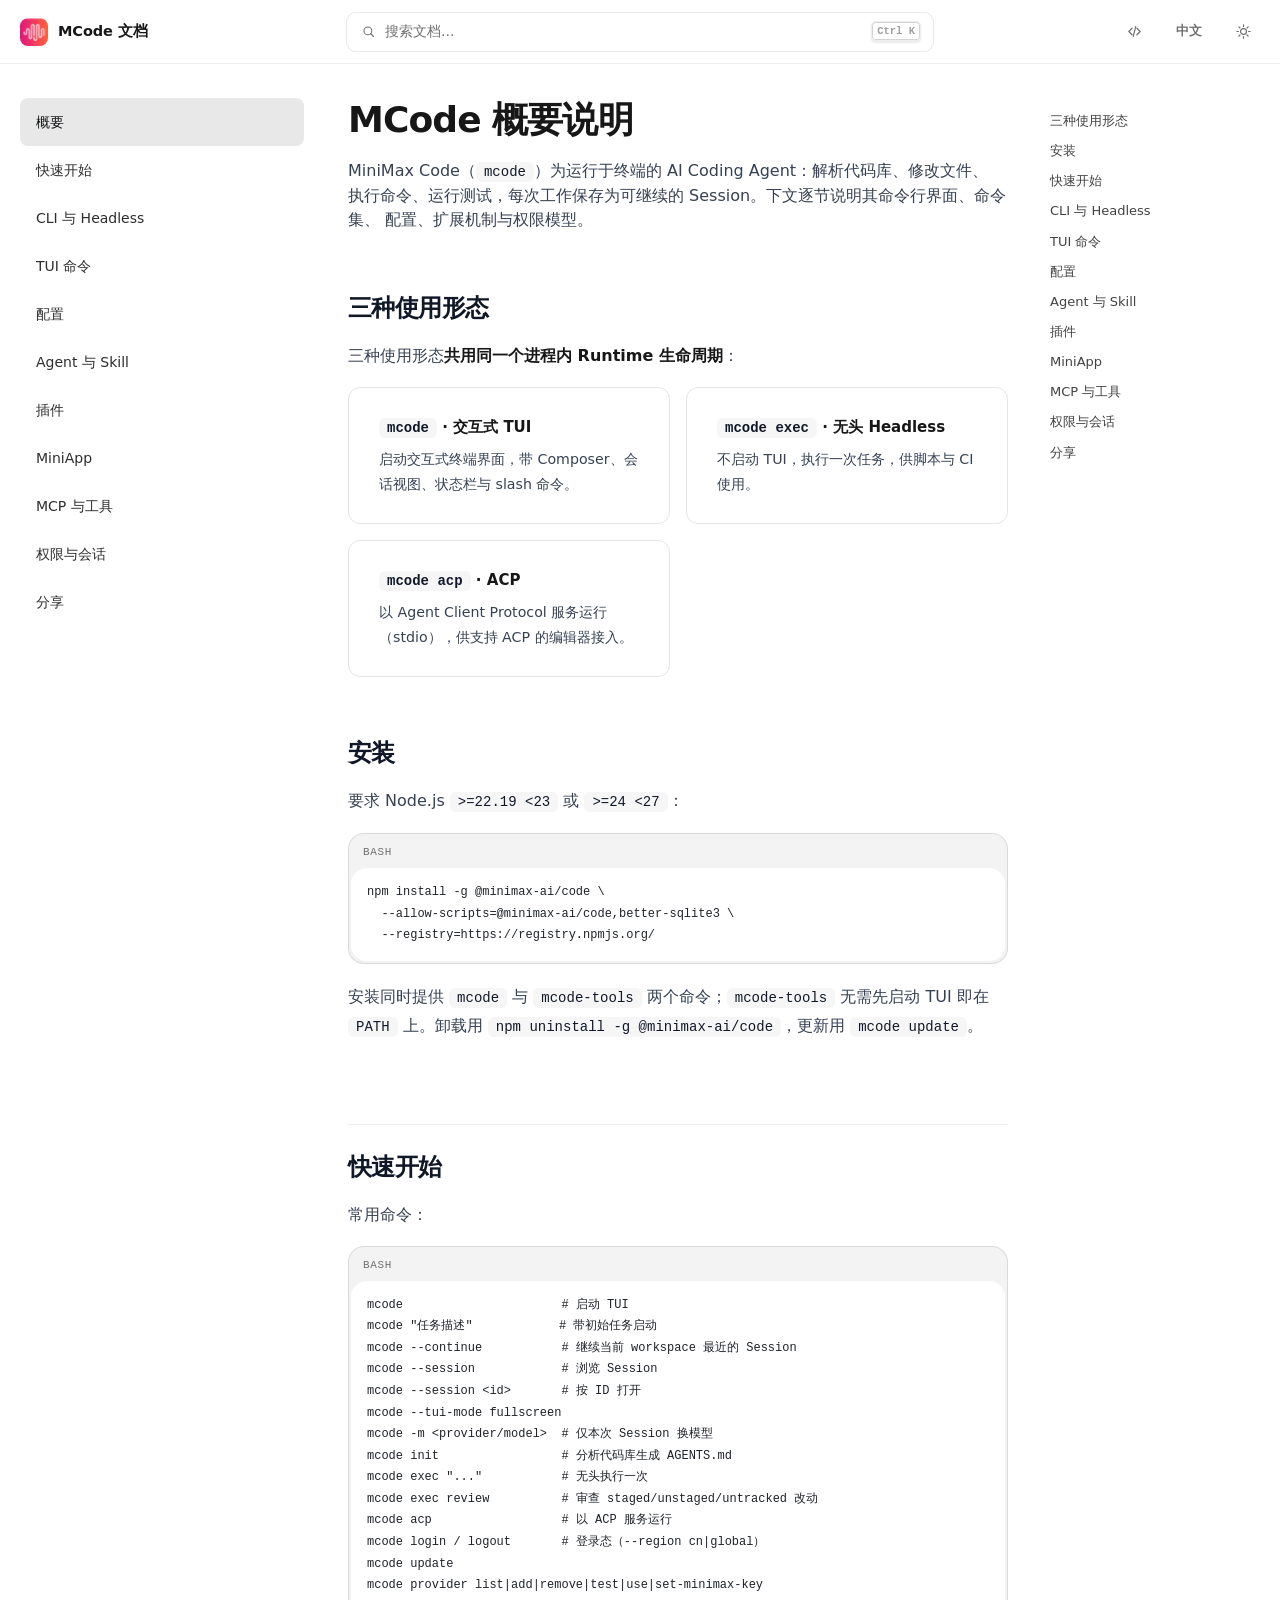
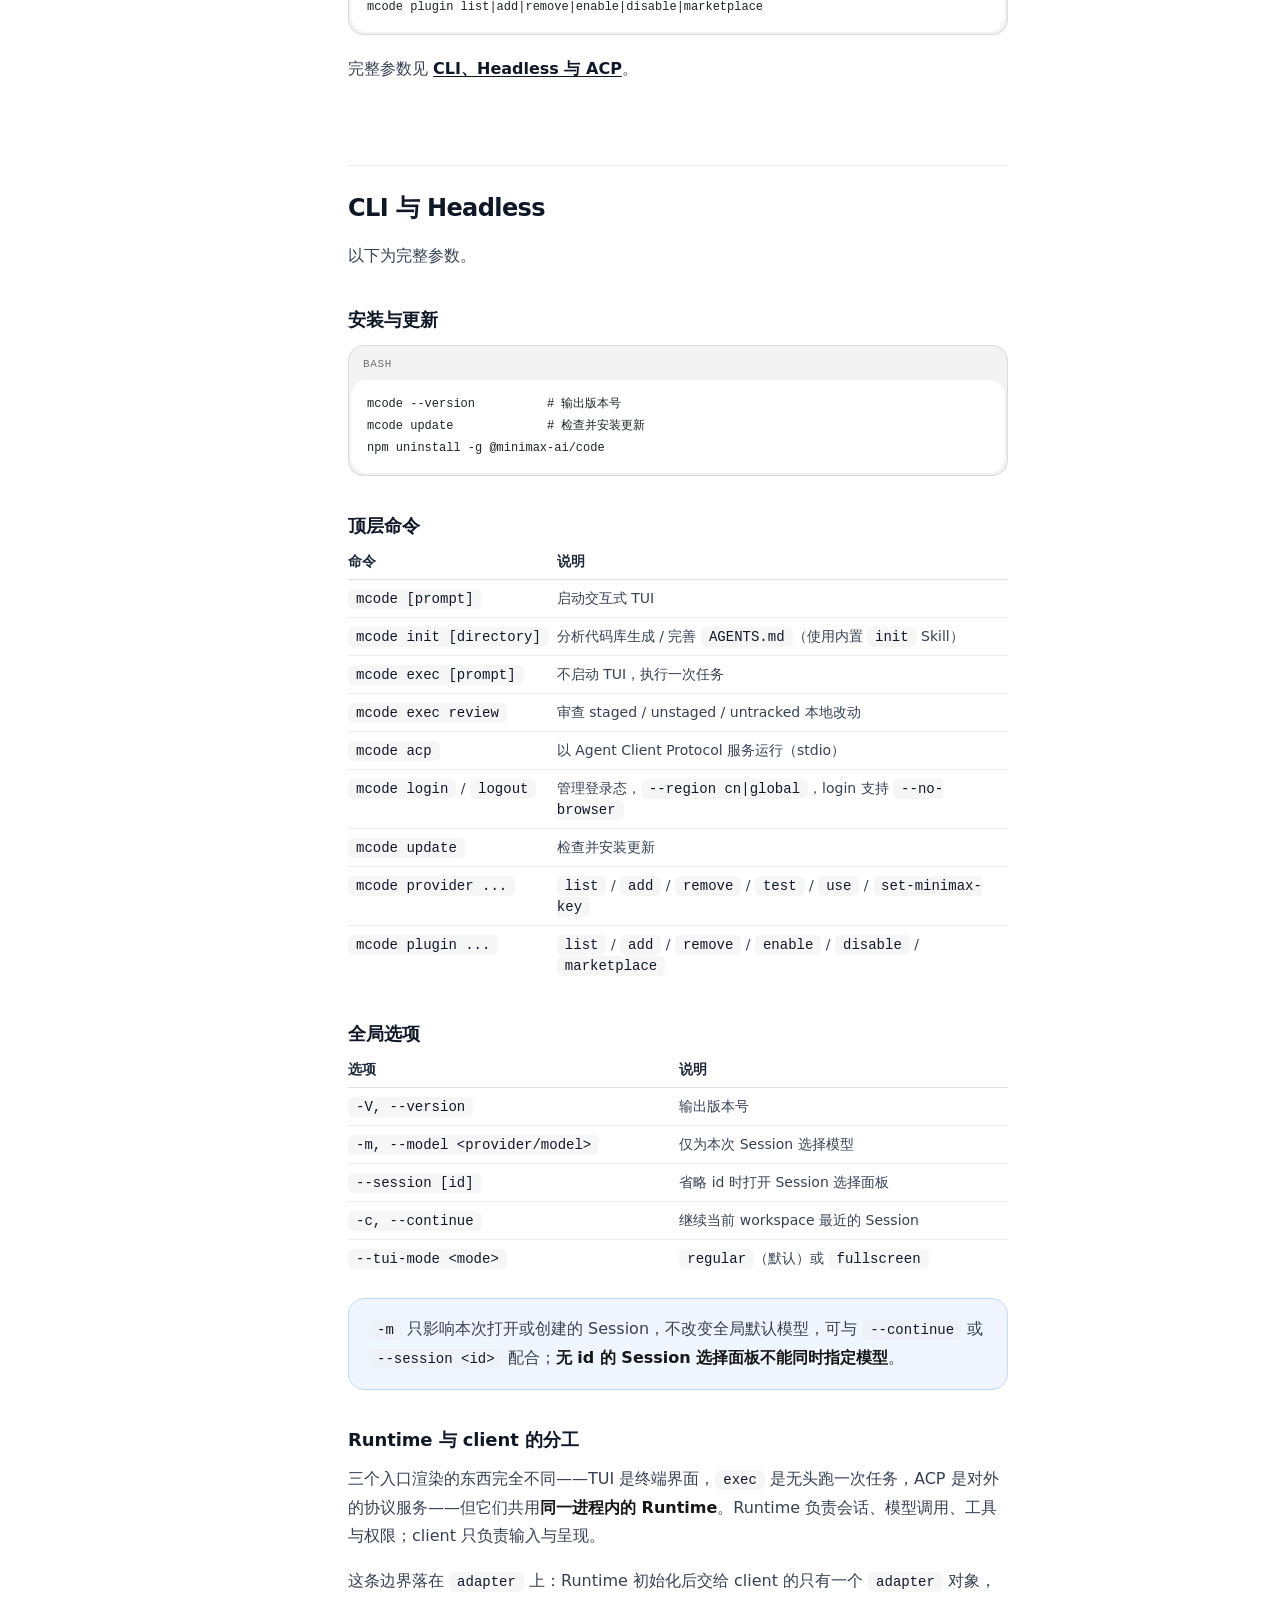
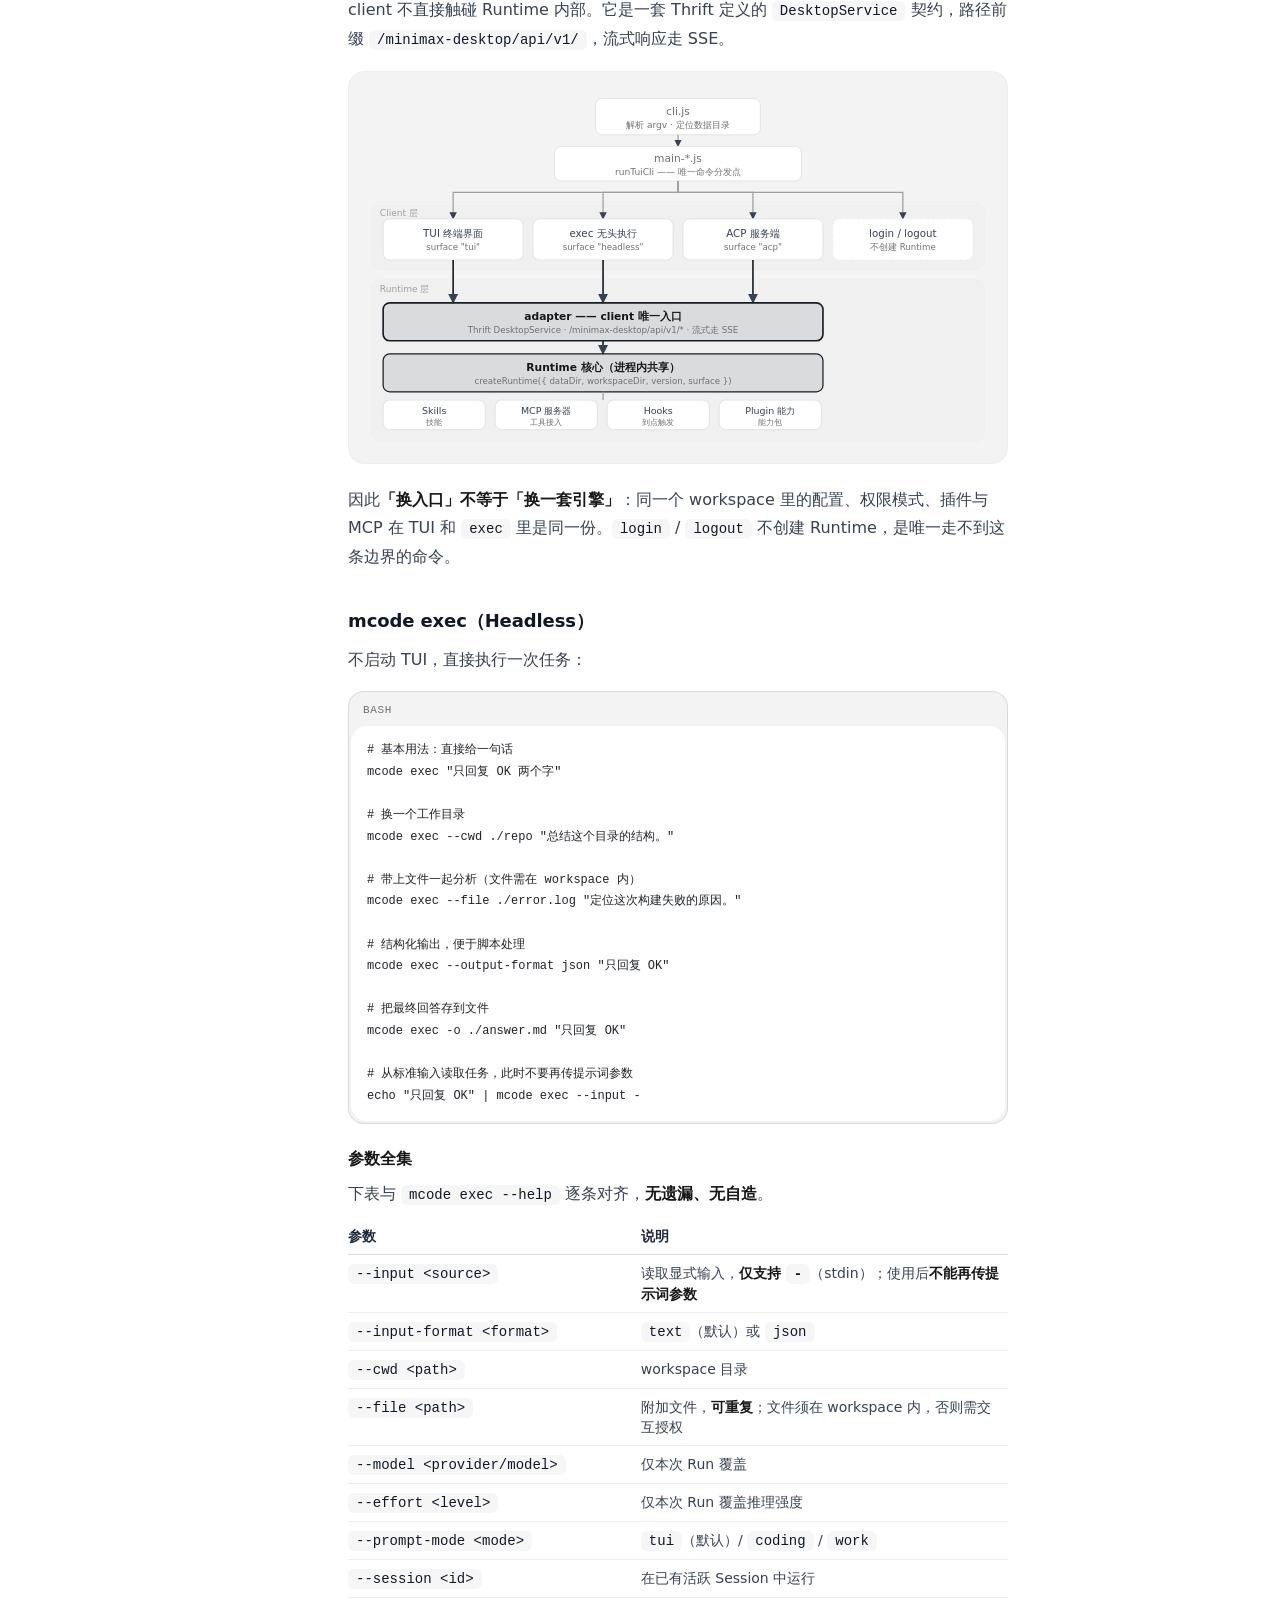
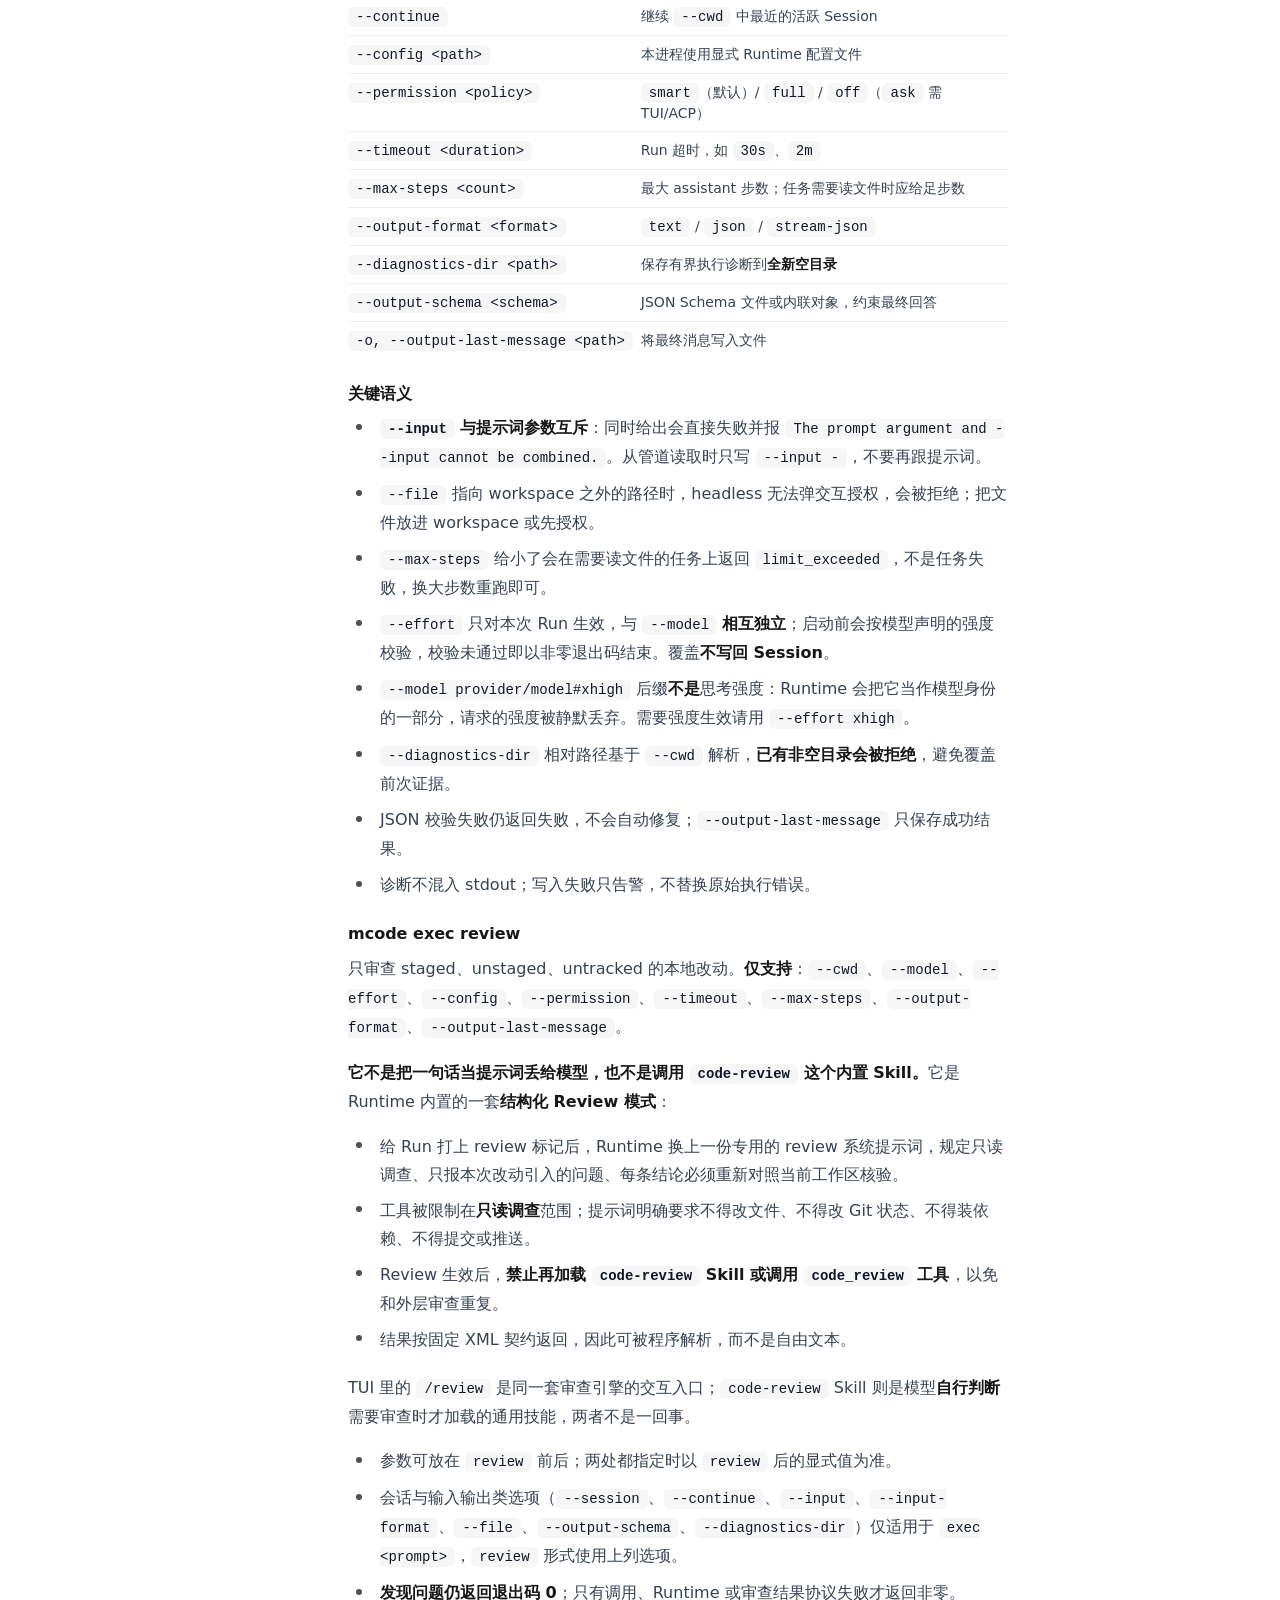
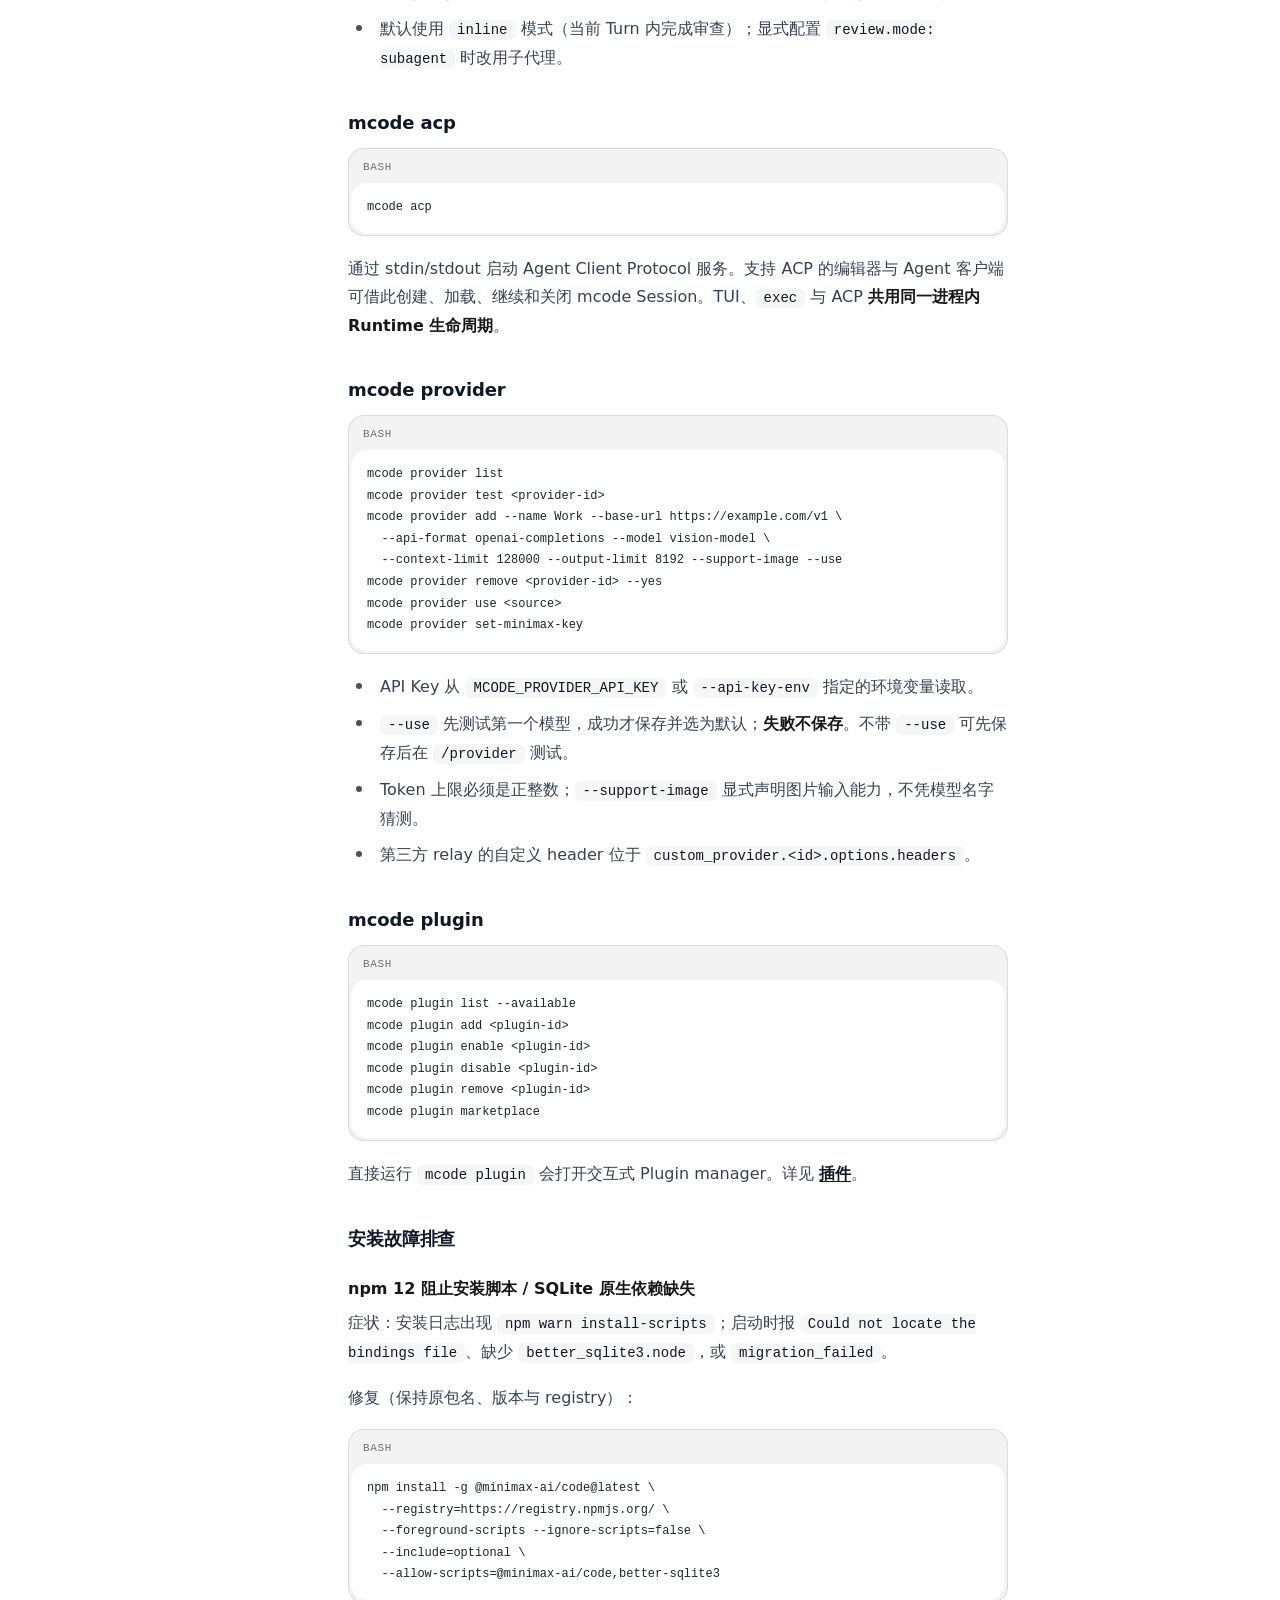
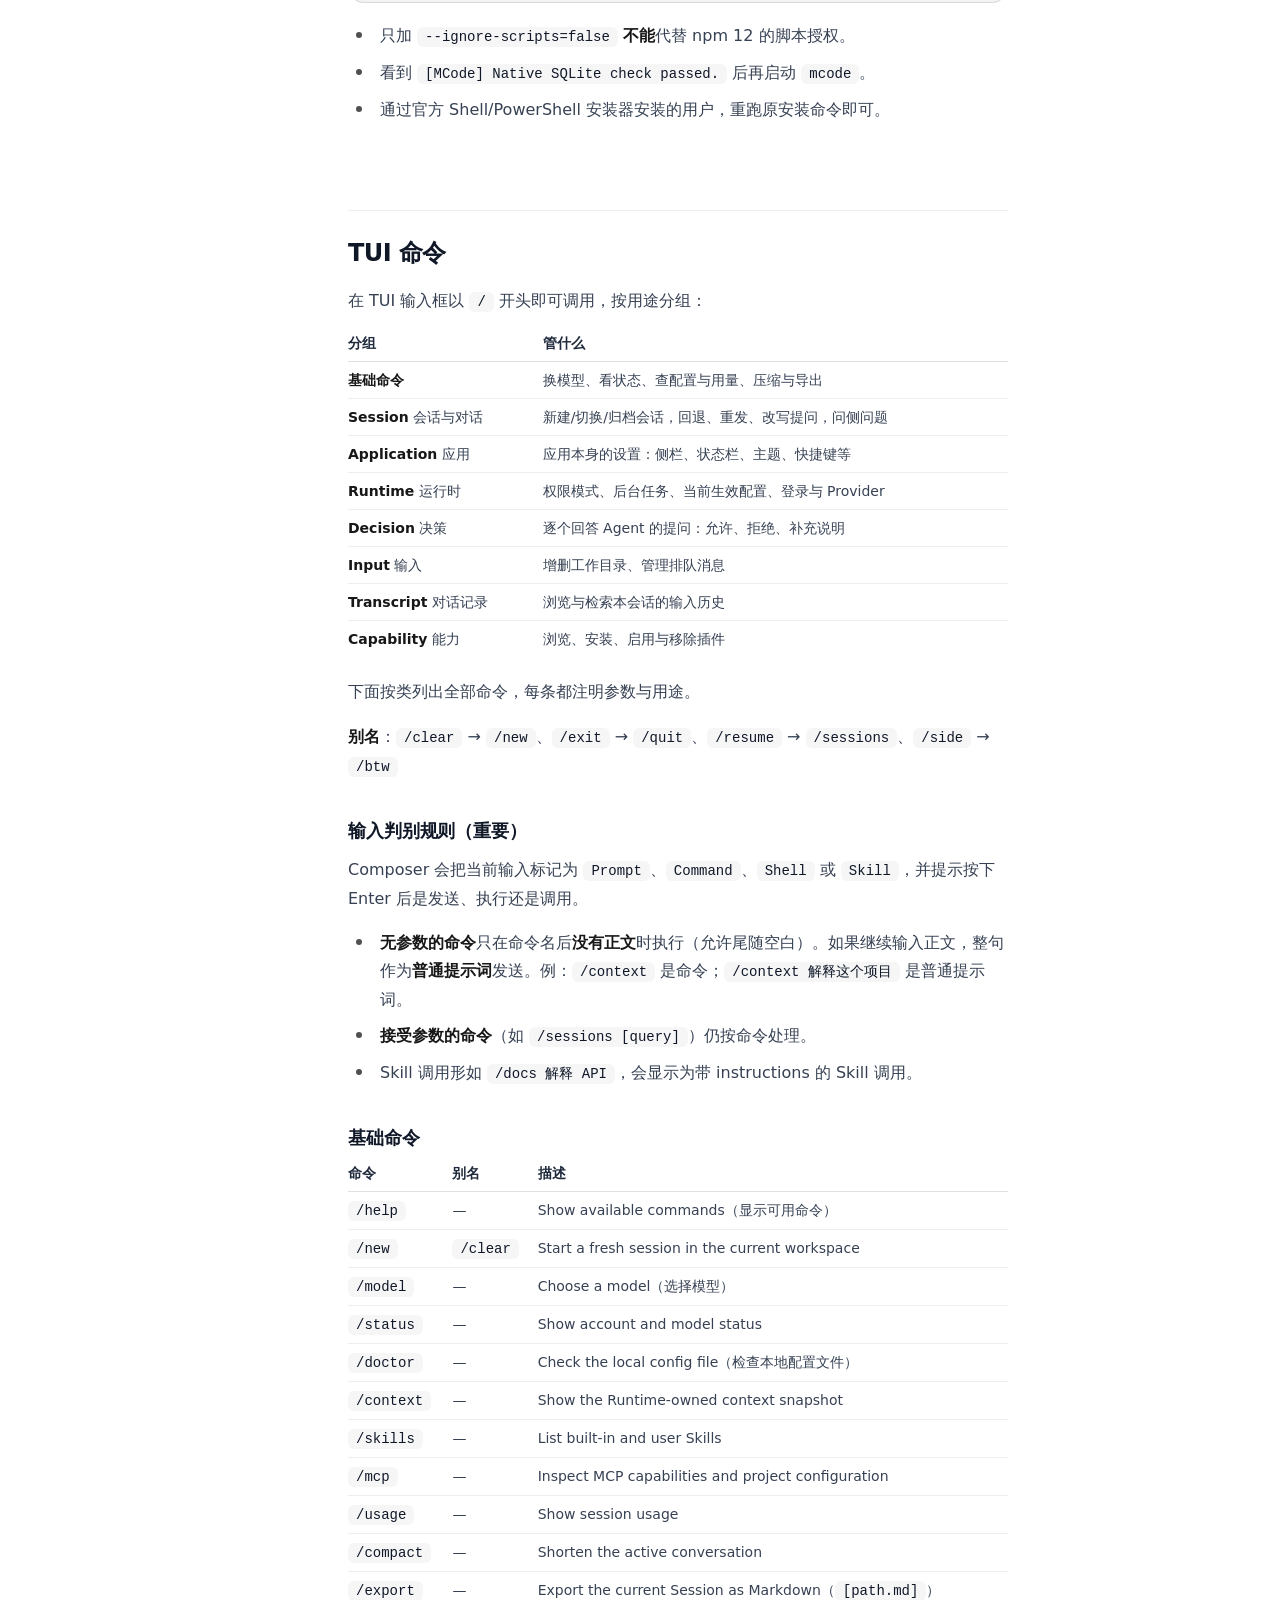
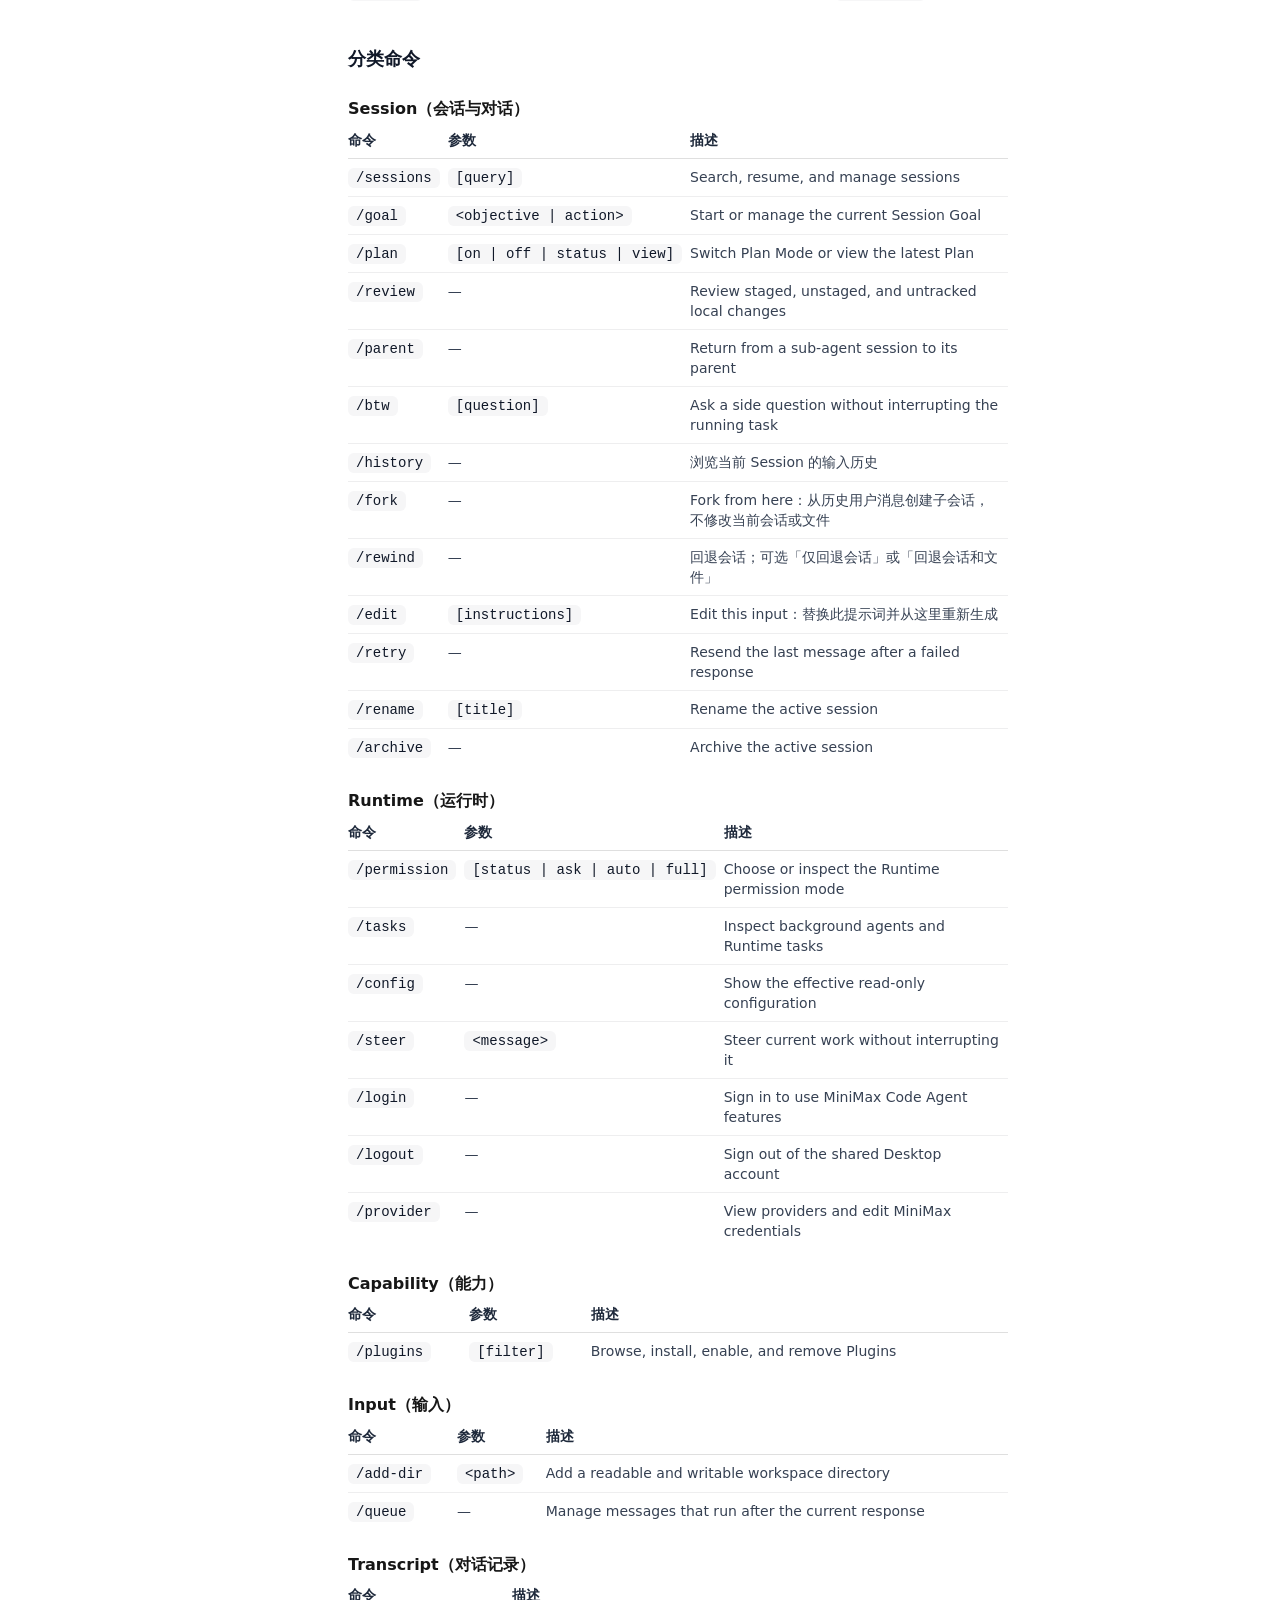
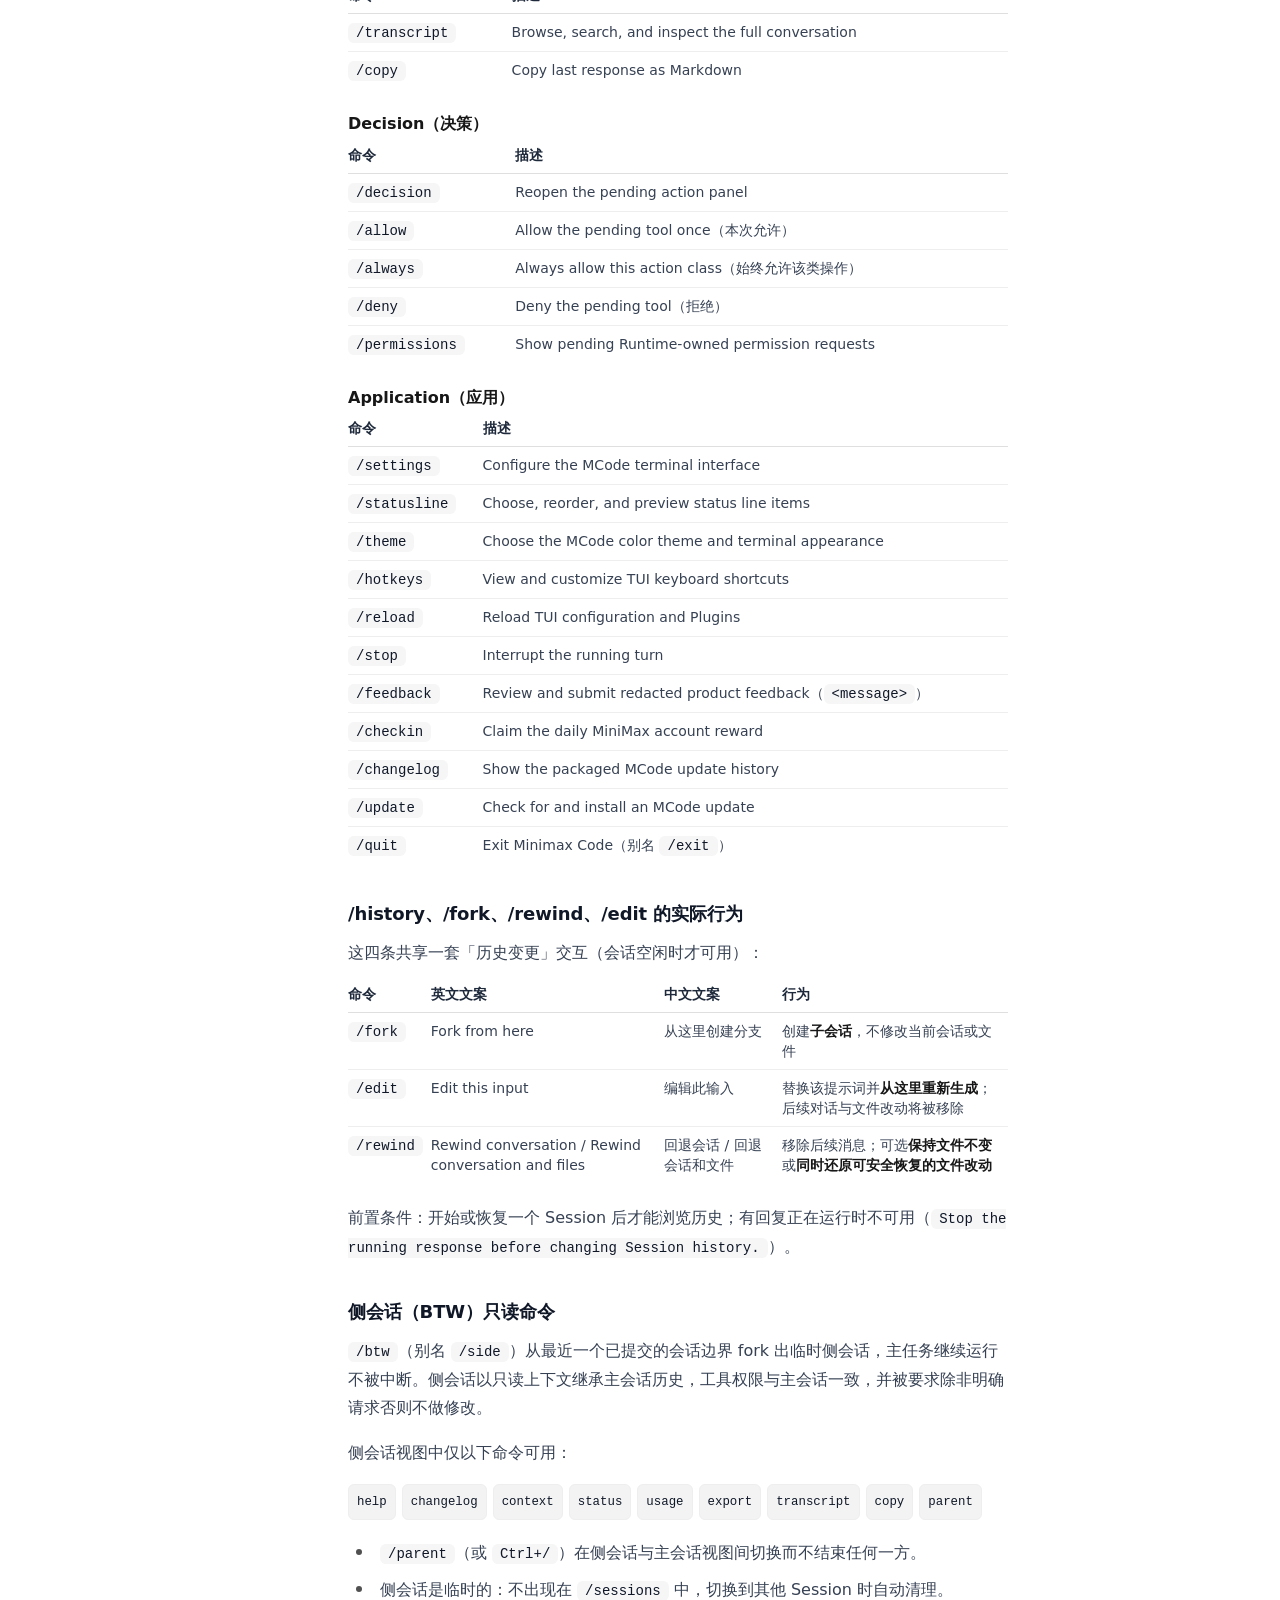
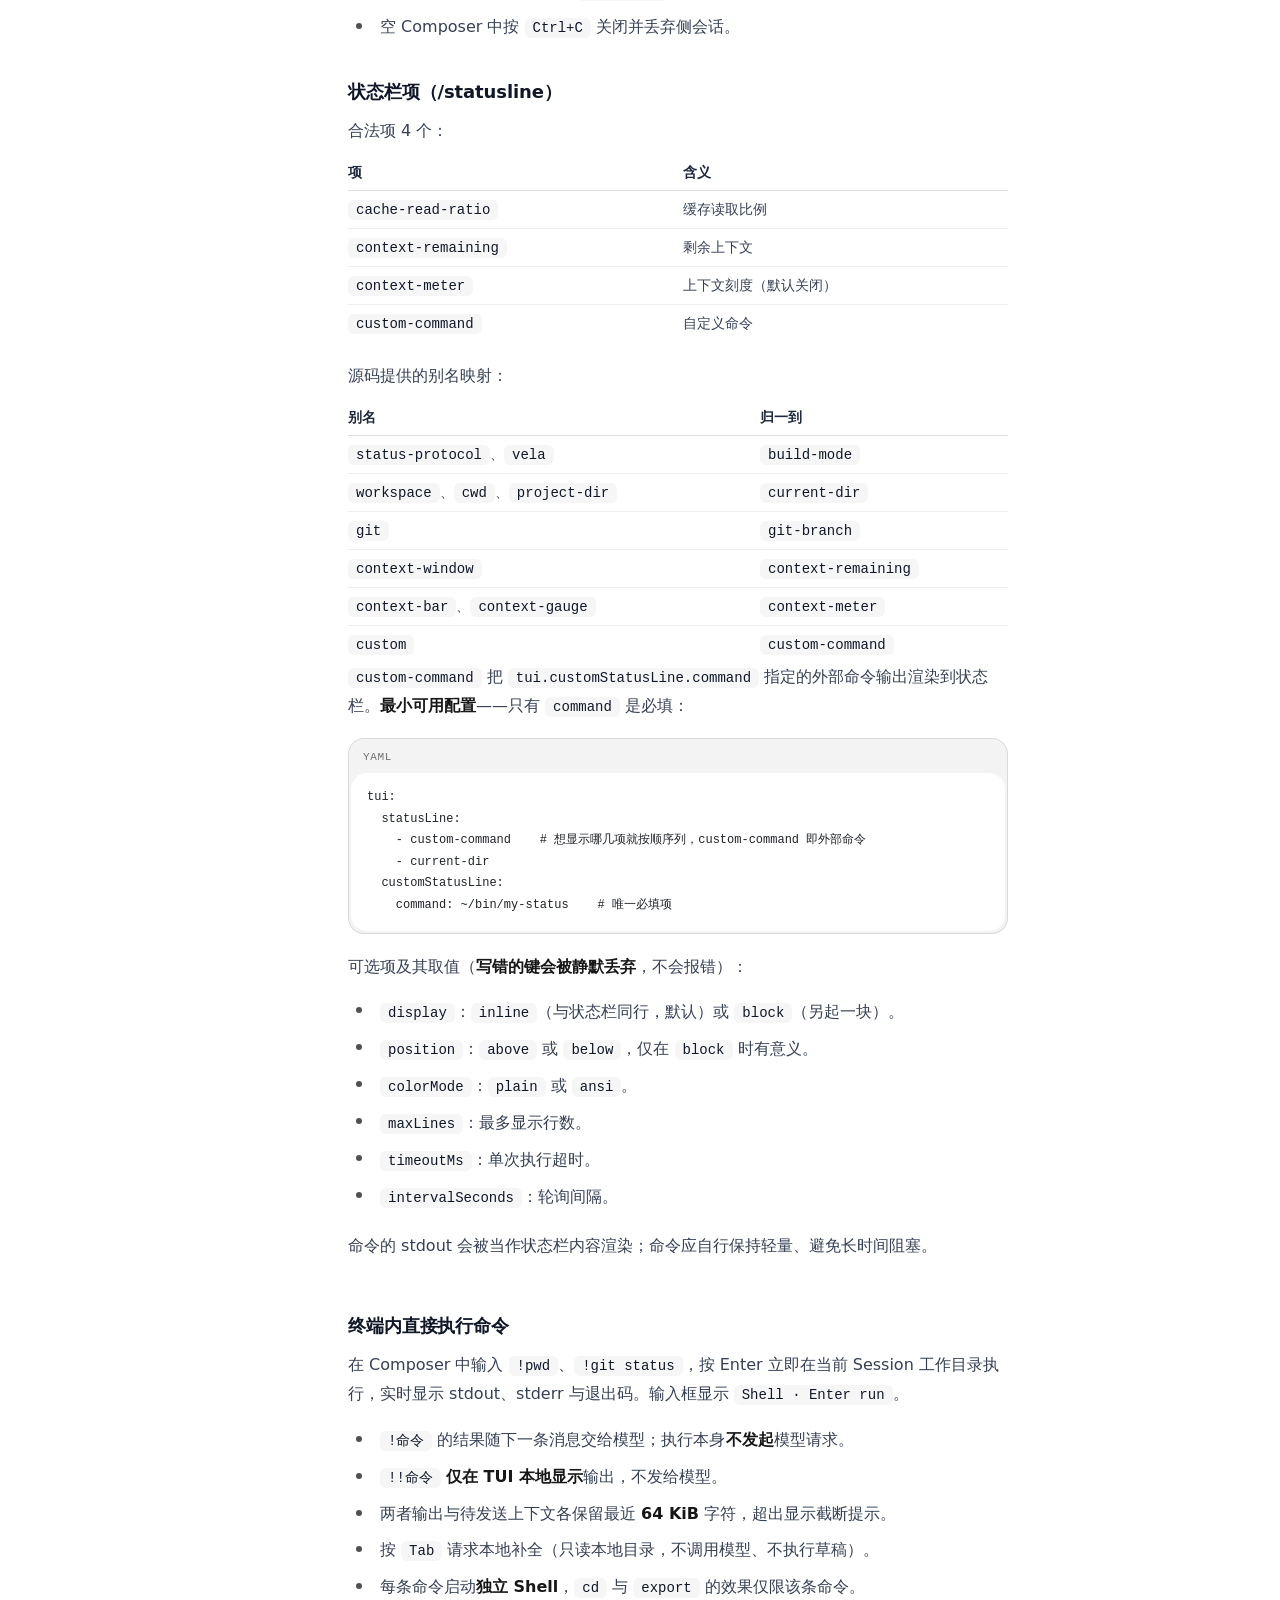
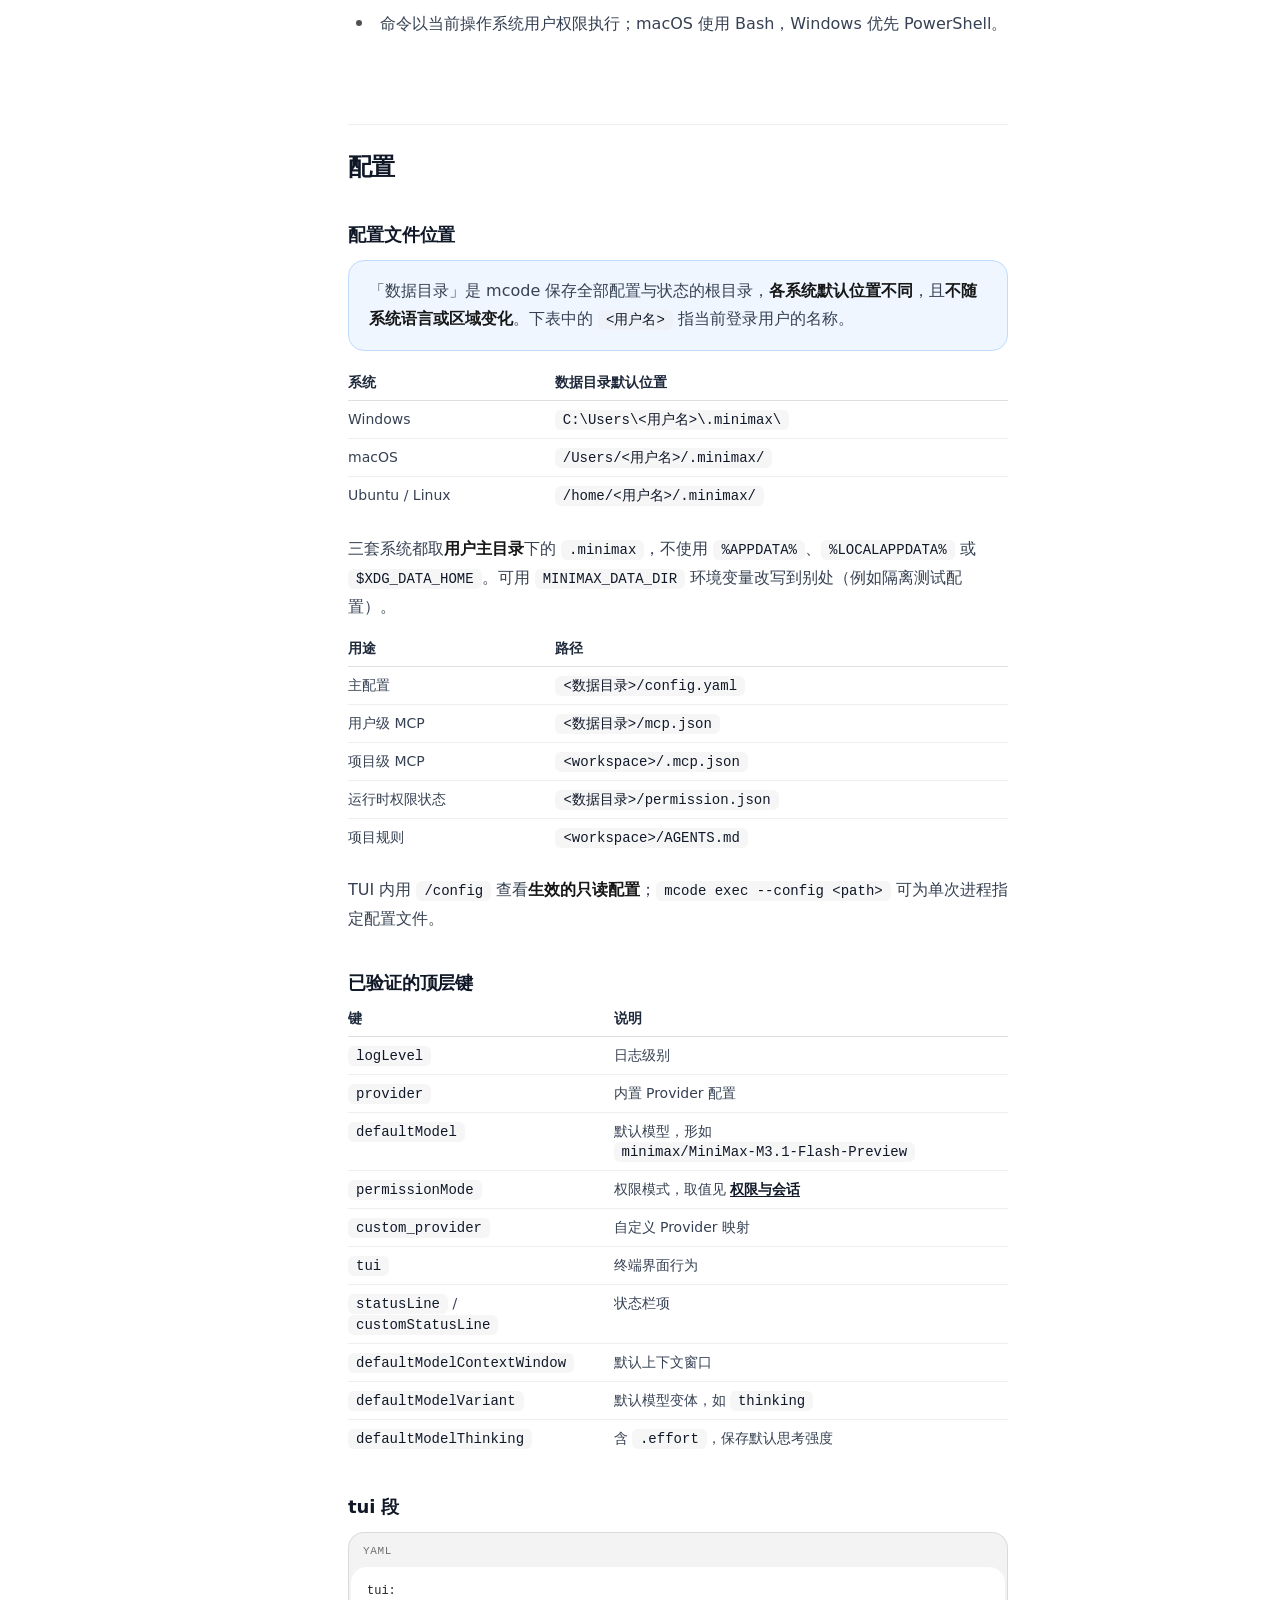
==== commit 174f890e: "docs(mcode-docs): 补三张架构图,并把图上的每条边接进 verify 手册此前零架构图,读者只能从散落的表格和文字里自己拼装结构。 本次补三张,每张都放在它所属小节内,不新开章节。  " ====
--- a/plugins/weekbin/mcode-docs/site/index.html
+++ b/plugins/weekbin/mcode-docs/site/index.html
@@ -200,6 +200,66 @@
         <p><code>-m</code> 只影响本次打开或创建的 Session，不改变全局默认模型，可与 <code>--continue</code> 或 <code>--session &lt;id&gt;</code> 配合；<strong>无 id 的 Session 选择面板不能同时指定模型</strong>。</p>
       </div>
 
+      <h3 class="h3" id="h-runtime-client">Runtime 与 client 的分工</h3><p>三个入口渲染的东西完全不同——TUI 是终端界面，<code>exec</code> 是无头跑一次任务，ACP 是对外的协议服务——但它们共用<strong>同一进程内的 Runtime</strong>。Runtime 负责会话、模型调用、工具与权限；client 只负责输入与呈现。</p>
+      <p>这条边界落在 <code>adapter</code> 上：Runtime 初始化后交给 client 的只有一个 <code>adapter</code> 对象，client 不直接触碰 Runtime 内部。它是一套 Thrift 定义的 <code>DesktopService</code> 契约，路径前缀 <code>/minimax-desktop/api/v1/</code>，流式响应走 SSE。</p>
+      <figure class="diagram">
+<svg viewBox="0 0 760 434" role="img" aria-label="adapter —— client 唯一入口">
+<title>adapter —— client 唯一入口</title>
+<rect class="dg-band" x="8" y="136" width="744" height="80" rx="10"/>
+<text class="dg-band-label" x="18" y="151" font-size="11">Client 层</text>
+<rect class="dg-band" x="8" y="228" width="744" height="196" rx="10"/>
+<text class="dg-band-label" x="18" y="243" font-size="11">Runtime 层</text>
+<rect class="dg-node" x="280" y="8" width="200" height="44" rx="8"/>
+<text class="dg-t-mono" x="380" y="28" font-size="13" text-anchor="middle">cli.js</text>
+<text class="dg-t-sub" x="380" y="44" font-size="11" text-anchor="middle">解析 argv · 定位数据目录</text>
+<path class="dg-edge" d="M380 52 V 66" marker-end="url(#ar)"/>
+<rect class="dg-node" x="230" y="66" width="300" height="42" rx="8"/>
+<text class="dg-t-mono" x="380" y="85" font-size="13" text-anchor="middle">main-*.js</text>
+<text class="dg-t-sub" x="380" y="101" font-size="11" text-anchor="middle">runTuiCli —— 唯一命令分发点</text>
+<path class="dg-edge" d="M380 108 V 122 H 107 V 154" marker-end="url(#ar)"/>
+<path class="dg-edge" d="M380 108 V 122 H 289 V 154" marker-end="url(#ar)"/>
+<path class="dg-edge" d="M380 108 V 122 H 471 V 154" marker-end="url(#ar)"/>
+<path class="dg-edge" d="M380 108 V 122 H 653 V 154" marker-end="url(#ar)"/>
+<rect class="dg-node" x="22" y="154" width="170" height="50" rx="8"/>
+<text class="dg-t" x="107" y="176" font-size="12.5" text-anchor="middle">TUI 终端界面</text>
+<text class="dg-t-mono" x="107" y="192" font-size="10.5" text-anchor="middle">surface "tui"</text>
+<rect class="dg-node" x="204" y="154" width="170" height="50" rx="8"/>
+<text class="dg-t" x="289" y="176" font-size="12.5" text-anchor="middle">exec 无头执行</text>
+<text class="dg-t-mono" x="289" y="192" font-size="10.5" text-anchor="middle">surface "headless"</text>
+<rect class="dg-node" x="386" y="154" width="170" height="50" rx="8"/>
+<text class="dg-t" x="471" y="176" font-size="12.5" text-anchor="middle">ACP 服务端</text>
+<text class="dg-t-mono" x="471" y="192" font-size="10.5" text-anchor="middle">surface "acp"</text>
+<rect class="dg-node-muted" x="568" y="154" width="170" height="50" rx="8"/>
+<text class="dg-t" x="653" y="176" font-size="12.5" text-anchor="middle">login / logout</text>
+<text class="dg-t-mono" x="653" y="192" font-size="10.5" text-anchor="middle">不创建 Runtime</text>
+<path class="dg-edge-core" d="M107 204 V 256" marker-end="url(#ar)"/>
+<path class="dg-edge-core" d="M289 204 V 256" marker-end="url(#ar)"/>
+<path class="dg-edge-core" d="M471 204 V 256" marker-end="url(#ar)"/>
+<rect class="dg-node-seam" x="22" y="256" width="534" height="46" rx="8"/>
+<text class="dg-t-core" x="289" y="277" font-size="13" text-anchor="middle">adapter —— client 唯一入口</text>
+<text class="dg-t-mono" x="289" y="293" font-size="10.5" text-anchor="middle">Thrift DesktopService · /minimax-desktop/api/v1/* · 流式走 SSE</text>
+<path class="dg-edge-core" d="M289 302 V 318" marker-end="url(#ar)"/>
+<rect class="dg-node-core" x="22" y="318" width="534" height="46" rx="8"/>
+<text class="dg-t-core" x="289" y="339" font-size="13" text-anchor="middle">Runtime 核心（进程内共享）</text>
+<text class="dg-t-mono" x="289" y="355" font-size="10.5" text-anchor="middle">createRuntime({ dataDir, workspaceDir, version, surface })</text>
+<path class="dg-edge" d="M289 364 V 374"/>
+<rect class="dg-node" x="22" y="374" width="124" height="36" rx="8"/>
+<text class="dg-t" x="84" y="391" font-size="11.5" text-anchor="middle">Skills</text>
+<text class="dg-t-sub" x="84" y="404" font-size="10" text-anchor="middle">技能</text>
+<rect class="dg-node" x="158" y="374" width="124" height="36" rx="8"/>
+<text class="dg-t" x="220" y="391" font-size="11.5" text-anchor="middle">MCP 服务器</text>
+<text class="dg-t-sub" x="220" y="404" font-size="10" text-anchor="middle">工具接入</text>
+<rect class="dg-node" x="294" y="374" width="124" height="36" rx="8"/>
+<text class="dg-t" x="356" y="391" font-size="11.5" text-anchor="middle">Hooks</text>
+<text class="dg-t-sub" x="356" y="404" font-size="10" text-anchor="middle">到点触发</text>
+<rect class="dg-node" x="430" y="374" width="124" height="36" rx="8"/>
+<text class="dg-t" x="492" y="391" font-size="11.5" text-anchor="middle">Plugin 能力</text>
+<text class="dg-t-sub" x="492" y="404" font-size="10" text-anchor="middle">能力包</text>
+<defs><marker id="ar" viewBox="0 0 10 10" refX="9" refY="5" markerWidth="6" markerHeight="6" orient="auto-start-reverse"><path d="M0 0 L10 5 L0 10 z" fill="currentColor"/></marker></defs>
+</svg>
+</figure>
+      <p>因此<strong>「换入口」不等于「换一套引擎」</strong>：同一个 workspace 里的配置、权限模式、插件与 MCP 在 TUI 和 <code>exec</code> 里是同一份。<code>login</code> / <code>logout</code> 不创建 Runtime，是唯一走不到这条边界的命令。</p>
+
       <h3 class="h3" id="h-exec">mcode exec（Headless）</h3>
       <p>不启动 TUI，直接执行一次任务：</p>
       <div class="code-block" data-lang="bash">
@@ -1249,6 +1309,54 @@
       <p>插件本身<strong>没有运行中的进程</strong>，它就是磁盘上的一个文件夹。装好并启用后，它在后续每个会话里都被加载，直到你显式 <code>disable</code> 或 <code>remove</code>。启用状态的判定发生在每次装配能力时，禁用的插件不参与装配。</p>
       <p>插件被启用或激活时，可以触发 <code>SessionStart</code> 事件，来源标识为 <code>plugin_activation</code>。改完插件内容后用 <code>/reload</code> 重载，不必重启整个 mcode。</p>
 
+      <p>整条链路大致是这样：</p>
+      <figure class="diagram">
+<svg viewBox="0 0 760 452" role="img" aria-label="发现（按优先级探测 manifest）">
+<title>发现（按优先级探测 manifest）</title>
+<text class="dg-t-core" x="20" y="20" font-size="12.5">① 发现（按优先级探测 manifest）</text>
+<rect class="dg-node" x="20" y="30" width="150" height="30" rx="7"/>
+<text class="dg-t-mono" x="95" y="49" font-size="11" text-anchor="middle">plugin.json</text>
+<rect class="dg-node-muted" x="192" y="30" width="150" height="30" rx="7"/>
+<text class="dg-t-mono" x="267" y="49" font-size="11" text-anchor="middle">.minimax-plugin/</text>
+<rect class="dg-node-muted" x="364" y="30" width="150" height="30" rx="7"/>
+<text class="dg-t-mono" x="439" y="49" font-size="11" text-anchor="middle">.claude-plugin/</text>
+<rect class="dg-node-muted" x="536" y="30" width="150" height="30" rx="7"/>
+<text class="dg-t-mono" x="611" y="49" font-size="11" text-anchor="middle">.codex-plugin/</text>
+<text class="dg-t-sub" x="20" y="78" font-size="10.5">都没找到 → PLUGIN_MANIFEST_MISSING</text>
+<path class="dg-edge" d="M380 86 V 104" marker-end="url(#ar)"/>
+<text class="dg-t-core" x="20" y="124" font-size="12.5">② 装配能力（固定顺序）</text>
+<rect class="dg-node-core" x="20" y="134" width="132" height="30" rx="7"/>
+<text class="dg-t-mono" x="86" y="153" font-size="11" text-anchor="middle">apps</text>
+<rect class="dg-node-core" x="165" y="134" width="132" height="30" rx="7"/>
+<text class="dg-t-mono" x="231" y="153" font-size="11" text-anchor="middle">mcpServers</text>
+<rect class="dg-node-core" x="310" y="134" width="132" height="30" rx="7"/>
+<text class="dg-t-mono" x="376" y="153" font-size="11" text-anchor="middle">skills</text>
+<rect class="dg-node-core" x="455" y="134" width="132" height="30" rx="7"/>
+<text class="dg-t-mono" x="521" y="153" font-size="11" text-anchor="middle">hooks</text>
+<rect class="dg-node-core" x="600" y="134" width="132" height="30" rx="7"/>
+<text class="dg-t-mono" x="666" y="153" font-size="11" text-anchor="middle">hostBindings</text>
+<path class="dg-edge" d="M380 172 V 216" marker-end="url(#ar)"/>
+<text class="dg-t-core" x="20" y="236" font-size="12.5">③ 状态与生效</text>
+<rect class="dg-node-muted" x="20" y="246" width="150" height="32" rx="7"/>
+<text class="dg-t" x="95" y="267" font-size="11.5" text-anchor="middle">available</text>
+<rect class="dg-node" x="192" y="246" width="150" height="32" rx="7"/>
+<text class="dg-t" x="267" y="267" font-size="11.5" text-anchor="middle">disabled</text>
+<rect class="dg-node-seam" x="364" y="246" width="150" height="32" rx="7"/>
+<text class="dg-t" x="439" y="267" font-size="11.5" text-anchor="middle">enabled</text>
+<text class="dg-t-sub" x="20" y="296" font-size="10.5">三态只差 installed × enabled；没有「已激活」这种中间态</text>
+<text class="dg-t-sub" x="20" y="313" font-size="10.5">进程内单例：snapshot + revision 快照，目录监听变化后重新发布</text>
+<path class="dg-edge" d="M380 321 V 336" marker-end="url(#ar)"/>
+<text class="dg-t-core" x="20" y="356" font-size="12.5">④ 可写状态</text>
+<rect class="dg-node-muted" x="20" y="366" width="340" height="52" rx="8"/>
+<text class="dg-t" x="190" y="387" font-size="12" text-anchor="middle">插件包根目录</text>
+<text class="dg-t-sub" x="190" y="405" font-size="10.5" text-anchor="middle">只读</text>
+<rect class="dg-node-core" x="400" y="366" width="340" height="52" rx="8"/>
+<text class="dg-t-core" x="570" y="387" font-size="12" text-anchor="middle">PLUGIN_DATA</text>
+<text class="dg-t-sub" x="570" y="405" font-size="10.5" text-anchor="middle">&lt;数据目录&gt;/v2/plugin-data/agent-plugins/&lt;名称&gt;，0700</text>
+<text class="dg-t-sub" x="20" y="440" font-size="10.5">包目录只读：插件要写的东西一律落到 PLUGIN_DATA，进程重启后仍在。</text>
+<defs><marker id="ar" viewBox="0 0 10 10" refX="9" refY="5" markerWidth="6" markerHeight="6" orient="auto-start-reverse"><path d="M0 0 L10 5 L0 10 z" fill="currentColor"/></marker></defs>
+</svg></figure>
+
       <h4 class="h4" id="h-life-mcp">MCP 服务器：随 Runtime 建立，随 Runtime 结束</h4>
       <p>MCP 服务器的生命周期<strong>绑在 Runtime 上</strong>：Runtime 读配置（<code>&lt;数据目录&gt;/mcp.json</code>、<code>&lt;workspace&gt;/.mcp.json</code> 或插件的 <code>mcpServers</code>）后建立连接，Runtime 结束时一并释放。</p>
       <ul>
@@ -1270,6 +1378,41 @@
         <p><strong>这条最容易踩坑</strong>：因为进程随时可能被回收，<strong>MiniApp 不能把状态存在内存里</strong>。官方明确要求「assume yours can be stopped and restarted between two page views: keep durable state in <code>dataDir</code>, not in memory」。需要跨次打开保留的内容一律写 <code>dataDir</code>（宿主为每个插件创建的私有目录）。</p>
       </div>
       <p>另外 <code>dispose()</code> 只能关掉<strong>入口自己启动的东西</strong>（HTTP 服务器、定时器、子进程、文件句柄）；宿主要停的只是入口进程，不会替你清理它派生的那些进程。</p>
+
+      <p>把「进程拓扑」和「东西存哪儿」画出来，就不容易再把状态放错地方：</p>
+      <figure class="diagram">
+<svg viewBox="0 0 760 452" role="img" aria-label="所以：需要跨次打开保留的状态，一律写 dataDir，不要放内存，也不要写 runtimeDir。">
+<title>所以：需要跨次打开保留的状态，一律写 dataDir，不要放内存，也不要写 runtimeDir。</title>
+<rect class="dg-node-core" x="20" y="14" width="250" height="54" rx="9"/>
+<text class="dg-t-core" x="145" y="36" font-size="12.5" text-anchor="middle">宿主 Runtime</text>
+<text class="dg-t-sub" x="145" y="54" font-size="10.5" text-anchor="middle">分配端口 · 发配置 · 收回租约</text>
+<rect class="dg-node" x="490" y="14" width="250" height="54" rx="9"/>
+<text class="dg-t" x="615" y="36" font-size="12.5" text-anchor="middle">MiniApp 进程（独立 Node 子进程）</text>
+<text class="dg-t-sub" x="615" y="54" font-size="10.5" text-anchor="middle">只管渲染与交互</text>
+<path class="dg-edge-core" d="M270 34 H 486" marker-end="url(#ar)"/>
+<text class="dg-t-mono" x="378" y="27" font-size="10.5" text-anchor="middle">spawn</text>
+<rect class="dg-node-seam" x="20" y="90" width="720" height="66" rx="9"/>
+<text class="dg-t-core" x="380" y="110" font-size="12" text-anchor="middle">IPC（唯一配置通道）</text>
+<text class="dg-t-mono" x="380" y="129" font-size="10" text-anchor="middle">↓ miniapp:init —— pluginId / packageRoot / dataDir / listen / startupToken</text>
+<text class="dg-t-mono" x="380" y="146" font-size="10" text-anchor="middle">↑ miniapp:started · log · error · stopped</text>
+<rect class="dg-node" x="20" y="168" width="720" height="44" rx="9"/>
+<text class="dg-t" x="380" y="188" font-size="12" text-anchor="middle">TCP  127.0.0.1:49152–65535</text>
+<text class="dg-t-sub" x="380" y="204" font-size="10.5" text-anchor="middle">端口由宿主分配并探测占用</text>
+<rect class="dg-node-muted" x="20" y="224" width="720" height="44" rx="9"/>
+<text class="dg-t" x="380" y="244" font-size="12" text-anchor="middle">运行环境几乎是空的</text>
+<text class="dg-t-sub" x="380" y="260" font-size="10.5" text-anchor="middle">只透传 PATH / TEMP / HOME 等少数几个，外加注入的 ELECTRON_RUN_AS_NODE；配置一律走 IPC</text>
+<path class="dg-edge" d="M380 274 V 292" marker-end="url(#ar)"/>
+<rect class="dg-band" x="20" y="286" width="720" height="96" rx="10"/>
+<rect class="dg-node-muted" x="36" y="300" width="336" height="66" rx="8"/>
+<text class="dg-t" x="204" y="324" font-size="12" text-anchor="middle">runtimeDir（临时）</text>
+<text class="dg-t-sub" x="204" y="342" font-size="10" text-anchor="middle">系统临时目录下的 mavis-miniapp-*/　进程一停就消失</text>
+<rect class="dg-node-core" x="388" y="300" width="336" height="66" rx="8"/>
+<text class="dg-t-core" x="556" y="324" font-size="12" text-anchor="middle">dataDir（持久）</text>
+<text class="dg-t-sub" x="556" y="342" font-size="10" text-anchor="middle">&lt;数据目录&gt;/v2/plugin-data/liveboards/&lt;插件&gt;　重启后仍在</text>
+<rect class="dg-node-seam" x="20" y="396" width="720" height="40" rx="9"/>
+<text class="dg-t-core" x="380" y="421" font-size="11.5" text-anchor="middle">所以：需要跨次打开保留的状态，一律写 dataDir，不要放内存，也不要写 runtimeDir。</text>
+<defs><marker id="ar" viewBox="0 0 10 10" refX="9" refY="5" markerWidth="6" markerHeight="6" orient="auto-start-reverse"><path d="M0 0 L10 5 L0 10 z" fill="currentColor"/></marker></defs>
+</svg></figure>
 
       <h3 class="h3" id="h-c-miniapp-write">MiniApp 怎么写</h3>
       <p>写一个 MiniApp 本质上是「写一个带清单的 Node 服务 + 一张页面」。下面是完整结构与最小可用实现。</p>
--- a/plugins/weekbin/mcode-docs/site/assets/style.css
+++ b/plugins/weekbin/mcode-docs/site/assets/style.css
@@ -1128,3 +1128,46 @@
 
 /* 官方 .prose strong:is(.dark *) { color: rgb(var(--gray-50)) } —— 逐字照搬 */
 html[data-theme="dark"] .content strong { color: rgb(var(--gray-50)); }
+
+/* ---------------- 架构图组件 ----------------
+   主题感知：一律走既有语义令牌（--fg / --fg-muted / --border / --accent-bg），
+   暗色由 html[data-theme="dark"] 的令牌覆盖自动生效，图内不写死颜色。
+   图形用 SVG 而非图片：可随字号缩放、可被搜索命中、离线无请求。 */
+.diagram {
+  margin: 0 0 1.4em;
+  padding: 20px 16px 14px;
+  border: 1px solid var(--border-soft);
+  border-radius: var(--radius-note);
+  background: var(--bg-soft);
+  overflow-x: auto;
+}
+
+.diagram svg { display: block; width: 100%; height: auto; min-width: 560px; }
+
+.diagram figcaption {
+  margin-top: 12px;
+  font-size: var(--text-sm);
+  line-height: 1.6;
+  color: var(--fg-muted);
+  text-align: center;
+}
+
+/* 节点 */
+.dg-node   { fill: var(--bg); stroke: var(--border-strong); stroke-width: 1; }
+.dg-node-core { fill: var(--accent-bg); stroke: var(--accent); stroke-width: 1.5; }
+.dg-node-seam { fill: var(--accent-bg); stroke: var(--accent); stroke-width: 2; }
+.dg-node-muted { fill: var(--bg); stroke: var(--border-soft); stroke-width: 1; stroke-dasharray: 4 3; }
+
+/* 文字 */
+.dg-t      { fill: var(--fg);        font-weight: 500; }
+.dg-t-sub  { fill: var(--fg-muted);  font-weight: 400; }
+.dg-t-core { fill: var(--fg-strong); font-weight: 600; }
+.dg-t-mono { fill: var(--fg-muted);  font-weight: 400; }
+
+/* 连线 */
+.dg-edge   { stroke: var(--fg-faint); stroke-width: 1.5; fill: none; }
+.dg-edge-core { stroke: var(--accent); stroke-width: 2; fill: none; }
+
+/* 分组底纹 */
+.dg-band   { fill: var(--inline-bg); stroke: var(--border-soft); stroke-width: 1; }
+.dg-band-label { fill: var(--fg-faint); font-weight: 500; }
